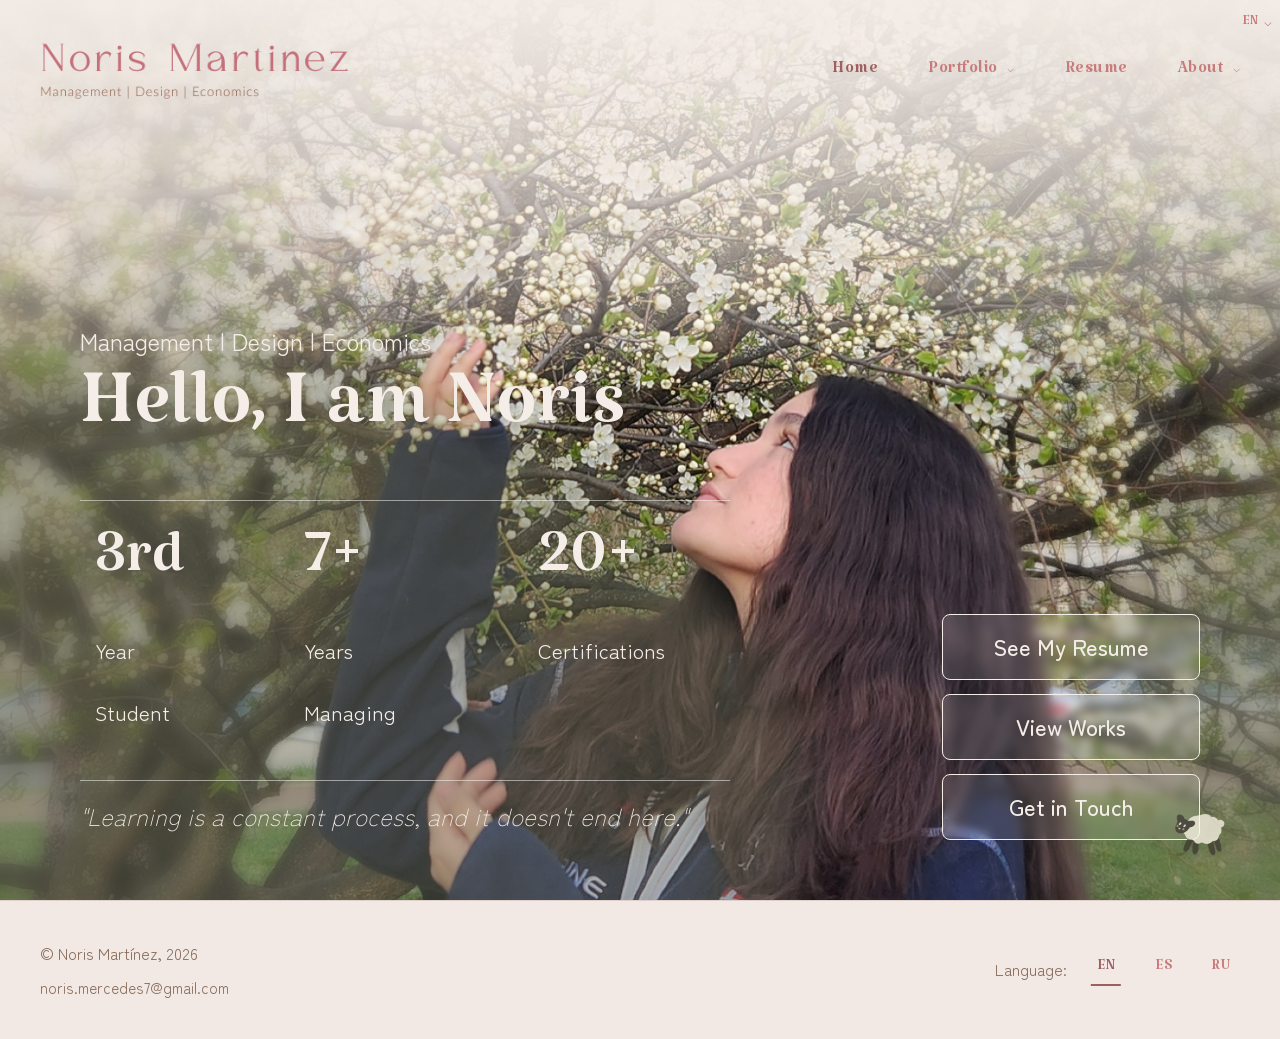
==== index.html @ 479dfee9 "New resume in Russian" ====
<!DOCTYPE html>
<html lang="en">
<head>
    <meta charset="UTF-8">
    <meta name="viewport" content="width=device-width, initial-scale=1.0">
    <meta name="description" content="Noris Martinez - International Business Student | Portfolio showcasing projects, skills, and professional experience">
    <meta name="keywords" content="Noris Martinez, International Business, Portfolio, Resume, Honduras, Saint Petersburg">
    <meta name="author" content="Noris Martinez">
    
    <meta property="og:title" content="Noris Martinez - Portfolio">
    <meta property="og:description" content="Third-year International Business student with leadership experience and communication skills">
    <meta property="og:image" content="hero-photo.jpg">
    <meta property="og:type" content="website">

    <title>Noris Martinez - Portfolio</title>
    <link rel="icon" type="image/png" href="Sheepfavicon.png">
    
    <link rel="preconnect" href="https://fonts.googleapis.com">
    <link rel="preconnect" href="https://fonts.gstatic.com" crossorigin>
    <link href="https://fonts.googleapis.com/css2?family=Katibeh&family=Zen+Maru+Gothic:wght@300;400;500&display=swap" rel="stylesheet">
    
    <style>
        * {
            margin: 0;
            padding: 0;
            box-sizing: border-box;
        }

        body {
            font-family: 'Zen Maru Gothic', sans-serif;
            background-color: #f5f1ed;
            background-image: url('background.png');
            background-size: cover;
            background-position: center;
            background-attachment: fixed;
            color: #8b6f5e;
            line-height: 1.6;
            overflow-x: hidden;
        }

        .container {
            max-width: 1400px;
            margin: 0 auto;
            padding: 0 40px;
            position: relative;
            z-index: 1;
        }

        .logo-mobile {
            display: none;
        }

        .logo-desktop {
            display: block;
        }

        .page {
            display: none;
            animation: fadeIn 0.5s ease-out;
            margin: 0;
            padding: 0;
        }

        .page.active {
            display: block;
        }

        @keyframes fadeIn {
            from {
                opacity: 0;
                transform: translateY(20px);
            }
            to {
                opacity: 1;
                transform: translateY(0);
            }
        }

        .sparkles {
            position: fixed;
            top: 0;
            left: 0;
            width: 100%;
            height: 100%;
            pointer-events: none;
            z-index: 0;
        }

        .sparkle {
            position: absolute;
            color: #c28686;
            opacity: 0;
            animation: twinkle 4s infinite;
            font-size: 1rem;
            will-change: opacity, transform;
        }

        .sparkle:nth-child(1) { top: 13%; left: 5%; animation-delay: 0s; font-size: 1.2rem; }
        .sparkle:nth-child(2) { top: 20%; left: 80%; animation-delay: 1s; font-size: 0.7rem; }
        .sparkle:nth-child(3) { top: 35%; left: 10%; animation-delay: 2s; font-size: 1.2rem; }
        .sparkle:nth-child(4) { top: 50%; left: 85%; animation-delay: 0.5s; }
        .sparkle:nth-child(5) { top: 65%; left: 20%; animation-delay: 1.5s; font-size: 0.8rem; }
        .sparkle:nth-child(6) { top: 75%; left: 70%; animation-delay: 2.5s; }

        @keyframes twinkle {
            0%, 100% { opacity: 0; transform: scale(0) rotate(0deg); }
            50% { opacity: 0.6; transform: scale(1) rotate(180deg); }
        }

        .decorative-sheep {
            position: fixed;
            bottom: 30px;
            right: 40px;
            width: 80px;
            height: 80px;
            opacity: 0.75;
            z-index: 1000;
            animation: floatSheep 4s ease-in-out infinite;
            cursor: pointer;
        }

        @keyframes floatSheep {
            0%, 100% { transform: translateY(0); }
            50% { transform: translateY(-10px); }
        }
        
        .decorative-sheep::after {
            content: 'Philippians 4:13';
            position: absolute;
            bottom: 100px;
            left: 50%;
            transform: translateX(-50%);
            background-color: #c77b7b;
            color: #f5f1ed;
            padding: 8px 12px;
            border-radius: 6px;
            font-size: 0.85rem;
            white-space: nowrap;
            opacity: 0;
            pointer-events: none;
            transition: opacity 0.3s;
            box-shadow: 0 2px 8px rgba(0,0,0,0.15);
        }
        
        .decorative-sheep:hover::after {
            opacity: 1;
        }

        .decorative-sheep img {
            width: 100%;
            height: 100%;
            object-fit: contain;
        }

        header {
            position: relative;
            z-index: 100;
            background: transparent;
        }

        body.page-home header {
            position: absolute;
            top: 0;
            left: 0;
            right: 0;
        }

        body {
            margin: 0;
            padding: 0;
        }
        .logo {
            cursor: pointer;
        }

        .logo img {
            height: 63px;
            width: auto;
            transition: transform 0.15s;
        }

        .logo img:hover {
            transform: scale(1.02);
        }

        nav ul {
            list-style: none;
            display: flex;
            gap: 50px;
        }

        nav li {
            position: relative;
        }

        nav a {
            font-family: 'Katibeh', serif;
            text-decoration: none;
            color: #c77b7b;
            font-size: 1.4rem;
            transition: all 0.3s;
            cursor: pointer;
            letter-spacing: 0.5px;
        }

        nav a:hover {
            color: #d98989;
            transform: translateY(-2px);
        }

        nav a.active {
            color: #a05f5f;
        }

        .dropdown-menu {
            position: absolute;
            top: 100%;
            left: 50%;
            transform: translateX(-50%) translateY(-10px);
            background: rgba(246, 240, 234, 0.95);
            backdrop-filter: blur(10px);
            border: 1px solid rgba(212, 165, 165, 0.4);
            border-radius: 12px;
            padding: 15px 0;
            min-width: 200px;
            opacity: 0;
            visibility: hidden;
            transition: all 0.3s;
            box-shadow: 0 8px 32px rgba(0, 0, 0, 0.2);
            z-index: 1000;
            margin-top: 15px;
        }

        nav li:hover .dropdown-menu {
            opacity: 1;
            visibility: visible;
            transform: translateX(-50%) translateY(0);
        }

        .dropdown-arrow {
            font-size: 0.75rem;
            margin-left: 5px;
            transition: transform 0.3s ease;
            display: inline-block;
        }

        nav li:hover .dropdown-arrow {
            transform: rotate(180deg);
        }

        nav a .dropdown-arrow {
            opacity: 0.8;
        }

        .dropdown-menu a {
            display: block;
            padding: 10px 25px;
            font-size: 1.1rem;
            color: #8b6f5e;
            text-align: center;
        }

        .dropdown-menu a:hover {
            background-color: rgba(232, 223, 214, 0.7);
            color: #c77b7b;
            transform: none;
        }

        .decorative-line {
            width: 100%;
            height: 2px;
            background: linear-gradient(to right, transparent, #c77b7b 20%, #c77b7b 48%, transparent 48%, transparent 52%, #c77b7b 52%, #c77b7b 80%, transparent);
            position: relative;
            margin: 15px 0 30px;
        }

        .decorative-line::after {
            content: '✦';
            position: absolute;
            left: 50%;
            top: 50%;
            transform: translate(-50%, -50%);
            color: #c77b7b;
            font-size: 1.5rem;
            padding: 0 15px;
            background-color: #f5f1ed00;
        }

        .hero {
            padding-top: 0;
            position: relative;
            margin-top: 0;
            width: 100vw;
            height: 100vh;
            margin-left: calc(-50vw + 50%);
            background-image: url('heroprofphoto.jpg');
            background-size: cover;
            background-position: center top;
            display: flex;
            flex-direction: column;
            justify-content: flex-end;
            padding: 0 80px 60px;
            color: white;
            overflow: hidden;
        }

        .hero::before {
            content: '';
            position: absolute;
            inset: 0;
            background: rgba(0, 0, 0, 0);
            z-index: 0;
        }

        .hero-text {
            position: relative;
            z-index: 1;
            max-width: 60%;
            display: flex;
            flex-direction: column;
            justify-content: center;
        }

        .hero-text h2 {
            font-family: 'Katibeh', serif;
            font-size: 6.5rem;
            color: rgb(244, 237, 232, 1);
            font-weight: 400;
            line-height: 1.1;
            margin-bottom: 0;
        }

        .hero-text p {
            font-size: 1.5rem;
            color: rgb(244, 237, 232, 1) !important ;
            margin-bottom: 5px;
        }

        .hero-highlights {
            display: flex;
            gap: 48px;
            margin-top: 16px;
            margin-bottom: 0;
            padding: 30px 0px 0;
            border-top: 1px solid rgba(255, 255, 255, 0.5);
            max-width: 650px;
        }

        .highlight-number {
            font-family: 'Katibeh', serif;
            font-size: 2.8rem;
            color: rgba(244, 237, 232, 1) !important;
            font-weight: 400;
            line-height: 1;
            margin-bottom: 4px;
        }

        .highlight-label {
            font-size: 1.3rem;
            color: rgba(244, 237, 232, 1) !important;
        }

        .hero-text .philosophy {
            font-style: italic;
            margin-top: 16px;
            font-weight: 300;
            color: rgba(244, 237, 232, 1);
            padding-top: 16px;
            border-top: 1px solid rgba(255, 255, 255, 0.5);
            max-width: 650px;
        }

        .hero-image {
            display: flex;
            justify-content: center;
            align-items: center;
        }

        .hero-text .hero-subtitle {
            font-size: 1.1rem;
            color: #a08070;
            margin-bottom: 25px;
            font-weight: 400;
            font-style: italic;
        }

        .hero-cta {
            position: absolute;
            right: 80px;
            bottom: 60px;
            z-index: 1;
            display: flex;
            flex-direction: column;
            gap: 14px;
        }

        .cta-button {
            display: block;
            padding: 14px 50px;
            border: 1px solid rgb(244, 237, 232, 1);
            border-radius: 8px;
            color: rgb(244, 237, 232, 1);
            text-decoration: none;
            font-size: 1.4rem;
            font-weight: 500;
            text-align: center;
            background: rgba(255,255,255,0.1);
            backdrop-filter: blur(4px);
            transition: background 0.2s;
            cursor: pointer;
        }

        .cta-button:hover,
        .cta-button.primary:hover,
        .cta-button.secondary:hover {
            background: rgba(255,255,255,0.25);
            transform: none;
            box-shadow: none;
            border-color: rgb(244, 237, 232, 1);
        }

        .cta-button.primary {
            background: rgba(255,255,255,0.1);
            color: rgba(255,255,255,0.1);;
            border: 2px solid rgba(255,255,255,0.1);;
        }

        .cta-button.secondary {
            background: rgba(255,255,255,0.1);
            color: rgba(255,255,255,0.1);;
            border: 2px solidrgba(255,255,255,0.1);
        }

        .cta-button.secondary:hover {
            background-color: rgba(199, 123, 123, 0.1);
            transform: translateY(-2px);
        }

        .hero-highlights {
            display: flex;
            gap: 40px;
            margin-top: 20px;
            margin-bottom: 20px;
            padding: 30px 15px 0;
        }

        .highlight-item {
            display: flex;
            margin-right: 50px;
            flex-direction: column;
            align-items: flex-start;
            text-align: left;
        }

        .highlight-number {
            font-family: 'Katibeh', serif;
            font-size: 5rem;
            color: rgba(255,255,255,0.5);
            font-weight: 400;
            line-height: 1;
            margin-bottom: 8px;
        }

        .highlight-label {
            font-size: 1.3rem;
            color: rgba(244, 237, 232, 1);
            line-height: 3;
        }

        .section-title {
            font-family: 'Katibeh', serif;
            font-size: 4.5rem;
            color: #8b6f5e;
            font-weight: 400;
            text-align: center;
            margin-bottom: 60px;
            letter-spacing: 1px;
        }

        .portfolio-landing {
            padding: 40px 0 80px;
        }

        .portfolio-cards {
            display: grid;
            grid-template-columns: 1fr 1fr;
            gap: 40px;
            max-width: 1200px;
            margin: 0 auto;
        }

        .portfolio-card {
            cursor: pointer;
            background: linear-gradient(135deg, rgba(212, 165, 165, 0.15) 0%, rgba(212, 165, 165, 0.08) 100%);
            border-radius: 15px;
            padding: 60px 40px;
            text-align: center;
            transition: all 0.4s;
            border: 2px solid rgba(212, 165, 165, 0.3);
        }

        .portfolio-card:hover {
            transform: translateY(-10px);
            box-shadow: 0 15px 40px rgba(0,0,0,0.15);
            border-color: #c77b7b;
        }

        .portfolio-cards.three-cards {
            grid-template-columns: repeat(3, 1fr);
        }

        .portfolio-card h3 {
            font-family: 'Katibeh', serif;
            font-size: 3.5rem;
            color: #8b6f5e;
            margin-bottom: 20px;
            letter-spacing: 1px;
        }

        .portfolio-card p {
            font-size: 1.1rem;
            color: #a08070;
            line-height: 1.6;
        }

        .portfolio-grid {
            display: grid;
            grid-template-columns: repeat(2, 1fr);
            gap: 20px;
            max-width: 1200px;
            margin: 0 auto;
        }

        .portfolio-item {
            position: relative;
            aspect-ratio: 16/9;
            background: linear-gradient(135deg, #c9b5a8 0%, #b5a199 100%);
            border-radius: 10px;
            overflow: hidden;
            cursor: pointer;
            transition: all 0.4s;
            box-shadow: 0 5px 20px rgba(0,0,0,0.1);
            background-size: cover;
            background-position: center;
        }

        .portfolio-item:hover {
            transform: translateY(-10px);
            box-shadow: 0 15px 40px rgba(0,0,0,0.2);
        }

        .portfolio-item-content {
            position: absolute;
            bottom: 0;
            left: 0;
            right: 0;
            padding: 30px;
            background: linear-gradient(to top, rgba(196, 159, 137, 0.625) 0%, transparent 100%);
            transform: translateY(100%);
            transition: transform 0.4s;
        }

        .portfolio-item:hover .portfolio-item-content {
            transform: translateY(0);
        }

        .portfolio-item h3 {
            font-family: 'Katibeh', serif;
            font-size: 2.5rem;
            color: #ffffff;
            margin: 0;
            letter-spacing: 1px;
        }

        .portfolio-item p {
            font-size: 1rem;
            color: #f5f1ed;
            margin-top: 10px;
        }

        .back-button {
            display: inline-flex;
            align-items: center;
            gap: 10px;
            font-size: 1.1rem;
            color: #c77b7b;
            text-decoration: none;
            margin-bottom: 40px;
            transition: all 0.3s;
            cursor: pointer;
        }

        .back-button:hover {
            color: #a05f5f;
            transform: translateX(-5px);
        }

        .back-button::before {
            content: '←';
            font-size: 1.5rem;
        }

        .cert-grid {
            display: grid;
            grid-template-columns: repeat(3, 1fr);
            gap: 30px;
            max-width: 1200px;
            margin: 0 auto;
        }

        .cert-card {
            background-color: rgba(212, 165, 165, 0.08);
            border-radius: 12px;
            padding: 30px;
            border-left: 4px solid #d4a5a5;
            transition: all 0.3s;
            border: 1px solid rgba(212, 165, 165, 0.2);
        }

        .cert-card:hover {
            transform: translateY(-5px);
            box-shadow: 0 5px 20px rgba(0,0,0,0.1);
        }

        .cert-card h3 {
            font-family: 'Katibeh', serif;
            font-size: 1.8rem;
            color: #8b6f5e;
            margin-bottom: 15px;
            letter-spacing: 0.5px;
        }

        .cert-card p {
            font-size: 1rem;
            color: #a08070;
            line-height: 1.6;
            margin-bottom: 20px;
        }

        .cert-btn {
            display: inline-block;
            font-size: 0.9rem;
            color: #c77b7b;
            padding: 8px 20px;
            border: 1px solid #c77b7b;
            border-radius: 5px;
            text-decoration: none;
            transition: all 0.3s;
        }

        .cert-btn:hover {
            background-color: #c77b7b;
            color: #f5f1ed;
        }

        .cert-category-title {
            font-family: 'Katibeh', serif;
            font-size: 2.2rem;
            color: #8b6f5e;
            margin: 40px 0 25px 0;
            letter-spacing: 0.5px;
            grid-column: 1 / -1;
            text-align: left;
            padding-bottom: 10px;
            border-bottom: 2px solid rgba(212, 165, 165, 0.3);
        }

        .cert-category-title:first-of-type {
            margin-top: 0;
        }

        .project-detail {
            padding: 40px 0;
        }

        .project-detail h2 {
            font-family: 'Katibeh', serif;
            font-size: 4rem;
            color: #8b6f5e;
            font-weight: 400;
            margin-bottom: 30px;
            letter-spacing: 1px;
        }

        .project-content {
            display: grid;
            grid-template-columns: 1fr 1fr;
            gap: 60px;
            align-items: start;
        }

        .project-image-large {
            width: 100%;
            aspect-ratio: 16/10;
            background: linear-gradient(135deg, #e8dfd6 0%, #d4c4b8 100%);
            border-radius: 10px;
            box-shadow: 0 10px 40px rgba(0,0,0,0.1);
            overflow: hidden;
        }

        .project-image-large img {
            width: 100%;
            height: 100%;
            object-fit: cover;
        }

        .project-info h3 {
            font-family: 'Katibeh', serif;
            font-size: 2rem;
            color: #8b6f5e;
            margin-bottom: 15px;
            letter-spacing: 1px;
        }

        .project-info p {
            font-size: 1.1rem;
            color: #8b6f5e;
            line-height: 1.8;
            margin-bottom: 20px;
        }

        .project-details-list {
            margin-top: 30px;
            padding: 20px;
            background-color: rgba(212, 165, 165, 0.1);
            border-radius: 8px;
        }

        .project-details-list p {
            margin-bottom: 10px;
        }

        .project-details-list strong {
            color: #c77b7b;
        }

        .project-gallery {
            margin-top: 60px;
            padding-top: 40px;
            border-top: 1px solid rgba(212, 165, 165, 0.3);
        }

        .project-gallery h3 {
            font-family: 'Katibeh', serif;
            font-size: 2.5rem;
            color: #8b6f5e;
            margin-bottom: 30px;
            letter-spacing: 1px;
            text-align: center;
        }

        .gallery-grid {
            display: grid;
            grid-template-columns: repeat(auto-fill, minmax(200px, 1fr));
            gap: 20px;
            max-width: 1200px;
            margin: 0 auto;
        }

        .gallery-item {
            aspect-ratio: 16/10;
            border-radius: 10px;
            overflow: hidden;
            background: linear-gradient(135deg, #e8dfd6 0%, #d4c4b8 100%);
            box-shadow: 0 3px 10px rgba(0,0,0,0.1);
            cursor: pointer;
            transition: transform 0.3s;
        }

        .gallery-item:hover {
            transform: scale(1.05);
        }

        .gallery-item img {
            width: 100%;
            height: 100%;
            object-fit: cover;
        }

        .lightbox {
            display: none;
            position: fixed;
            top: 0;
            left: 0;
            width: 100%;
            height: 100%;
            background-color: rgba(0, 0, 0, 0.95);
            z-index: 9999;
        }

        .lightbox.active {
            display: flex;
            align-items: center;
            justify-content: center;
        }

        .lightbox-image {
            max-width: 90%;
            max-height: 90vh;
            object-fit: contain;
            border-radius: 8px;
        }

        .lightbox-close {
            position: absolute;
            top: 20px;
            right: 30px;
            font-size: 3rem;
            color: #f5f1ed;
            cursor: pointer;
            background: none;
            border: none;
            transition: all 0.3s;
            z-index: 10000;
        }

        .lightbox-close:hover {
            color: #d4a5a5;
            transform: rotate(90deg);
        }

        .lightbox-nav {
            position: absolute;
            top: 50%;
            transform: translateY(-50%);
            background: rgba(245, 241, 237, 0.2);
            border: none;
            font-size: 3rem;
            color: #f5f1ed;
            cursor: pointer;
            padding: 20px 15px;
            transition: all 0.3s;
            backdrop-filter: blur(10px);
            border-radius: 8px;
        }

        .lightbox-nav:hover {
            background: rgba(245, 241, 237, 0.3);
        }

        .lightbox-nav.prev { left: 30px; }
        .lightbox-nav.next { right: 30px; }

        .about-section {
            display: grid;
            grid-template-columns: 1fr 1fr;
            gap: 80px;
            align-items: start;
            min-height: 60vh;
            padding: 40px 0;
        }

        .about-left-column {
            display: flex;
            flex-direction: column;
        }

        .about-right-column {
            display: flex;
            flex-direction: column;
            gap: 60px;
        }

        .about-image-placeholder {
            width: 500px;
            height: 600px;
            background: linear-gradient(135deg, #ffffff 0%, #f5f1ed 100%);
            border-radius: 10px;
            box-shadow: 0 10px 40px rgba(0,0,0,0.1);
            overflow: hidden;
        }

        .about-image-placeholder video {
            width: 100%;
            height: 100%;
            object-fit: cover;
        }

        .about-content h2 {
            font-family: 'Katibeh', serif;
            font-size: 4.5rem;
            color: #8b6f5e;
            font-weight: 400;
            line-height: 1.2;
            margin-bottom: 40px;
            letter-spacing: 1px;
        }

        .about-content p {
            font-size: 1.2rem;
            color: #8b6f5e;
            line-height: 1.8;
            margin-bottom: 20px;
        }

        .hobbies-section {
            margin-top: -45px;
            padding: 0;
        }

        .hobbies-section h3 {
            font-family: 'Katibeh', serif;
            font-size: 2rem;
            color: #8b6f5e;
            font-weight: 400;
            margin-bottom: 30px;
            letter-spacing: 1px;
        }

        .hobbies-grid {
            display: grid;
            grid-template-columns: repeat(2, 1fr);
            gap: 15px;
        }

        .hobby-card {
            background: rgba(212, 165, 165, 0.15);
            border-radius: 10px;
            padding: 6px;
            cursor: pointer;
            transition: all 0.4s ease;
            border: 1px solid rgba(212, 165, 165, 0.25);
            overflow: hidden;
        }

        .hobby-card:hover {
            background: rgba(212, 165, 165, 0.22);
        }

        .hobby-header {
            display: flex;
            justify-content: space-between;
            align-items: flex-start;
            margin-bottom: 0;
            position: relative;
        }

        .hobby-title {
            font-family: 'Katibeh', serif;
            font-size: 1.6rem;
            color: #8b6f5e;
            letter-spacing: 0.5px;
        }

        .hobby-arrow {
            font-size: 1.2rem;
            color: #c77b7b;
            transition: transform 0.3s ease;
        }

        .hobby-card.expanded .hobby-arrow {
            transform: rotate(90deg);
        }

        .hobby-description {
            max-height: 0;
            overflow: hidden;
            transition: max-height 0.4s ease, margin-top 0.4s ease;
        }

        .hobby-card.expanded .hobby-description {
            max-height: 300px;
            margin-top: 15px;
        }

        .hobby-description p {
            font-size: 0.95rem;
            color: #a08070;
            line-height: 1.7;
            margin: 0;
        }

        .testimonials-section {
            margin-top: 80px;
            padding: 60px 0;
        }

        .testimonials-section h3 {
            font-family: 'Katibeh', serif;
            font-size: 3rem;
            color: #8b6f5e;
            font-weight: 400;
            text-align: center;
            margin-bottom: 50px;
            letter-spacing: 1px;
        }

        .testimonials-grid {
            display: grid;
            grid-template-columns: repeat(2, 1fr);
            gap: 35px;
            max-width: 1200px;
            margin: 0 auto;
        }

        .testimonial-card {
            background: rgba(212, 165, 165, 0.15);
            border-radius: 20px;
            padding: 40px 35px;
            border: 1px solid rgba(212, 165, 165, 0.25);
            transition: all 0.4s;
            display: flex;
            flex-direction: column;
            gap: 30px;
        }

        .testimonial-card:hover {
            transform: translateY(-5px);
            box-shadow: 0 10px 30px rgba(0,0,0,0.1);
            border-color: rgba(199, 123, 123, 0.4);
        }

        .testimonial-quote {
            font-size: 1.05rem;
            color: #a08070;
            line-height: 1.75;
            font-style: normal;
            text-align: left;
            margin-bottom: 10px;
        }

        .testimonial-author {
            display: flex;
            flex-direction: column;
            gap: 8px;
            padding-top: 20px;
            border-top: 1px solid rgba(212, 165, 165, 0.25);
        }

        .author-info h4 {
            font-family: 'Katibeh', serif;
            font-size: 1.6rem;
            color: #8b6f5e;
            margin: 0;
            letter-spacing: 0.5px;
            font-weight: 600;
        }

        .author-info p {
            font-size: 0.95rem;
            color: #a08070;
            margin: 3px 0;
            line-height: 1.5;
        }

        .author-email {
            font-size: 0.9rem !important;
            color: #8b6f5e !important;
            margin: 5px 0 !important;
        }

        .author-note {
            font-size: 0.85rem !important;
            color: #a08070 !important;
            font-style: italic !important;
            margin: 8px 0 0 0 !important;
        }

        .resume-section {
            padding: 40px 0 80px;
        }

        .resume-header {
            text-align: center;
            margin-bottom: 40px;
        }

        .download-cv-btn {
            display: inline-block;
            font-size: 1.1rem;
            color: #f5f1ed;
            background-color: #c77b7b;
            padding: 15px 35px;
            border-radius: 8px;
            text-decoration: none;
            transition: all 0.3s;
            box-shadow: 0 5px 15px rgba(199, 123, 123, 0.3);
            margin-top: 30px;
        }

        .download-cv-btn:hover {
            background-color: #a05f5f;
            transform: translateY(-3px);
        }

        .download-cv-btn::before {
            content: '↓ ';
        }

        .resume-content {
            max-width: 900px;
            margin: 0 auto;
        }

        .resume-block {
            margin-bottom: 60px;
        }

        .resume-block h3 {
            font-family: 'Katibeh', serif;
            font-size: 2.5rem;
            color: #8b6f5e;
            margin-bottom: 30px;
            letter-spacing: 1px;
            position: relative;
            padding-bottom: 15px;
        }

        .resume-block h3::after {
            content: '';
            position: absolute;
            bottom: 0;
            left: 0;
            width: 60px;
            height: 2px;
            background-color: #d4a5a5;
        }

        .resume-item {
            margin-bottom: 30px;
            padding: 25px;
            background-color: rgba(212, 165, 165, 0.05);
            border-radius: 8px;
            border-left: 3px solid #d4a5a5;
        }

        .resume-item-header {
            display: flex;
            justify-content: space-between;
            align-items: baseline;
            margin-bottom: 10px;
            flex-wrap: wrap;
            gap: 10px;
        }

        .resume-item h4 {
            font-family: 'Katibeh', serif;
            font-size: 1.8rem;
            color: #8b6f5e;
            margin: 0;
            letter-spacing: 0.5px;
        }

        .resume-item-date {
            font-size: 0.95rem;
            color: #c77b7b;
            font-style: italic;
        }

        .resume-item-subtitle {
            font-size: 1.1rem;
            color: #a08070;
            margin-bottom: 10px;
            font-weight: 500;
        }

        .resume-item p {
            font-size: 1rem;
            color: #8b6f5e;
            line-height: 1.7;
            margin: 0;
        }

        .skills-grid {
            display: grid;
            grid-template-columns: repeat(auto-fit, minmax(180px, 1fr));
            gap: 15px;
            margin-top: 20px;
        }

        .skill-item {
            font-size: 1rem;
            color: #8b6f5e;
            padding: 12px 20px;
            background-color: rgba(212, 165, 165, 0.1);
            border-radius: 6px;
            text-align: center;
            transition: all 0.3s;
        }

        .skill-item:hover {
            background-color: rgba(212, 165, 165, 0.2);
            transform: translateY(-2px);
        }

        .contact-section {
            padding: 80px 0;
        }

        .contact-content-wrapper {
            max-width: 1200px;
            margin: 0 auto;
        }

        .contact-section h2 {
            font-family: 'Katibeh', serif;
            font-size: 4.5rem;
            color: #8b6f5e;
            font-weight: 400;
            margin-bottom: 30px;
            letter-spacing: 1px;
        }

        .contact-intro {
            font-size: 1.2rem;
            color: #8b6f5e;
            margin-bottom: 60px;
            max-width: 600px;
            line-height: 1.8;
        }

        .contact-info {
            display: flex;
            gap: 0;
            max-width: 1200px;
        }

        .contact-item {
            flex: 1;
            padding: 0 40px;
            border-right: 1px solid rgba(139, 111, 94, 0.3);
        }

        .contact-item:first-child {
            padding-left: 0;
        }

        .contact-item:last-child {
            border-right: none;
            padding-right: 0;
        }

        .contact-item h3 {
            font-family: 'Katibeh', serif;
            font-size: 1.8rem;
            color: #8b6f5e;
            margin-bottom: 15px;
            letter-spacing: 0.5px;
        }

        .contact-item p {
            font-size: 1.1rem;
            color: #8b6f5e;
            margin-bottom: 10px;
            line-height: 1.6;
        }

        footer {
            background-color: rgba(212, 165, 165, 0.1);
            border-top: 1px solid rgba(139, 111, 94, 0.2);
            padding: 40px 0;
            margin-top: 0px;
            width: 100vw;
            position: relative;
            left: 50%;
            right: 50%;
            margin-left: -50vw;
            margin-right: -50vw;
        }

        .footer-content {
            display: flex;
            justify-content: space-between;
            align-items: center;
            flex-wrap: wrap;
            gap: 30px;
            max-width: 1400px;
            margin: 0 auto;
            padding: 0 40px;
        }

        .footer-left {
            display: flex;
            flex-direction: column;
            gap: 8px;
        }

        .footer-copyright {
            font-size: 1rem;
            color: #8b6f5e;
        }

        .footer-email {
            font-size: 0.95rem;
            color: #8b6f5e;
            text-decoration: none;
            transition: color 0.3s;
        }

        .footer-email:hover {
            color: #c77b7b;
        }

        .language-switcher {
            display: flex;
            gap: 20px;
            align-items: center;
        }

        .lang-btn {
            font-family: 'Katibeh', serif;
            font-size: 1.2rem;
            color: #c77b7b;
            background: none;
            border: none;
            cursor: pointer;
            padding: 5px 10px;
            transition: all 0.3s;
            letter-spacing: 0.5px;
            position: relative;
        }

        .lang-btn:hover {
            color: #d98989;
        }

        .lang-btn.active {
            color: #a05f5f;
            font-weight: 500;
        }

        .lang-btn.active::after {
            content: '';
            position: absolute;
            bottom: 0;
            left: 50%;
            transform: translateX(-50%);
            width: 80%;
            height: 2px;
            background-color: #a05f5f;
        }

        .header-language-switcher {
            position: absolute;
            top: 10px;
            right: 0px;
            z-index: 1001;
        }

        .current-lang-btn {
            font-family: 'Katibeh', serif;
            font-size: 1.1rem;
            color: #c77b7b;
            background: transparent;
            border: none;
            padding: 3px 8px;
            cursor: pointer;
            transition: all 0.3s;
            display: flex;
            align-items: center;
            gap: 6px;
        }

        .current-lang-btn:hover {
            background: rgba(212, 165, 165, 0.2);
            border-color: #c77b7b;
        }

        .lang-dropdown {
            position: absolute;
            top: 100%;
            right: 0;
            margin-top: 8px;
            background: rgba(246, 240, 234, 0.98);
            backdrop-filter: blur(10px);
            border: 1px solid rgba(212, 165, 165, 0.4);
            border-radius: 8px;
            padding: 8px 0;
            min-width: 120px;
            opacity: 0;
            visibility: hidden;
            transform: translateY(-10px);
            transition: all 0.3s;
            box-shadow: 0 8px 32px rgba(0, 0, 0, 0.2);
            z-index: 1000;
        }

        .header-language-switcher:hover .lang-dropdown {
            opacity: 1;
            visibility: visible;
            transform: translateY(0);
        }

        .lang-dropdown-item {
            font-family: 'Zen Maru Gothic', serif;
            font-size: 0.8rem;
            color: #8b6f5e;
            background: none;
            border: none;
            width: 100%;
            text-align: left;
            padding: 10px 20px;
            cursor: pointer;
            transition: all 0.3s;
        }

        .lang-dropdown-item:hover {
            background: rgba(212, 165, 165, 0.2);
            color: #c77b7b;
        }

        .lang-dropdown-item.active {
            color: #c77b7b;
            font-weight: 500;
        }

        html {
            scroll-behavior: smooth;
        }

        @media (max-width: 1024px) {
            .container {
                padding: 0 30px;
            }

            nav ul {
                gap: 30px;
            }

            nav a {
                font-size: 1.2rem;
            }

            .hero-text h2,
            .about-content h2 {
                font-size: 3.5rem;
            }

            .image-placeholder,
            .about-image-placeholder {
                width: 100%;
                max-width: 700px;
                margin: 0 auto;
            }  

            .portfolio-grid {
                grid-template-columns: 1fr;
            }

            .gallery-grid {
                grid-template-columns: repeat(3, 1fr);
            }

            .cert-grid {
                grid-template-columns: repeat(2, 1fr);
            }

            .testimonials-grid {
                grid-template-columns: 1fr;
            }

            .about-section {
                grid-template-columns: 1fr;
                gap: 40px;
            }
            
            .about-right-column {
                gap: 40px;
            }
            
            .hobbies-grid {
                grid-template-columns: repeat(2, 1fr);
            }

        }

         @media (max-width: 768px) {
            body {
                background-image: url('fondocel.png');
                background-attachment: fixed;
            }

            .container {
                padding: 0 15px;
            }

            header {
                flex-direction: column;
                gap: 15px;
                padding: 20px 0 10px;
            }

            .dropdown-arrow {
                font-size: 0.8rem;
                margin-left: 4px;
            }

            .logo-desktop {
                display: none;
            }

            .logo-mobile {
                display: block;
            }

            .logo img {
                height: 45px;
            }

            nav ul {
                flex-wrap: wrap; 
                justify-content: center; 
                gap: 15px; 
                width: 100%;
                overflow-x: hidden;
            }

            nav li {
                flex-shrink: 1;
            }

            nav a {
                font-size: 1rem;
                padding: 5px 10px;
            }

            .dropdown-menu {
                position: fixed !important;
                left: 50% !important;
                top: 25% !important;
                transform: translateX(-50%) translateY(-25%) !important;
                width: 85%;
                max-width: 280px;
                background: rgba(246, 240, 234, 0.98);
                z-index: 10000;
            }
            
            nav li.dropdown-active .dropdown-menu {
                opacity: 1 !important;
                visibility: visible !important;
            }

            .decorative-line {
                margin: 10px 0 20px;
            }

            .decorative-line::after {
                font-size: 1rem;
            }

            .hero {
                padding: 20px 0;
                gap: 30px;
                grid-template-columns: 1fr;
            }

            .hero-text h2 {
                font-size: 2.5rem;
                text-align: center;
                margin-bottom: 25px;
            }

            .hero-text p {
                text-align: center;
            }

            .hero-text .philosophy {
                text-align: center;
            }


            .hero-subtitle {
                font-size: 1rem !important;
                margin-bottom: 25px !important;
            }
            
            .hero-cta {
                flex-direction: column;
                align-items: center;
                gap: 12px;
                margin-top: 25px;
                margin-bottom: 30px;
            }
            
            .hero-image {
                order: -1;
                display: flex;
                justify-content: center;
            }

            .cta-button {
                width: 100%;
                text-align: center;
                padding: 8px 15px;
                font-size: 0.95rem;
            }

            .image-placeholder {
                width: 100%;
                max-width: 280px;
                height: auto;
                aspect-ratio: 3/4;
                margin: 0 auto;
            }
            .hero-highlights {
                display: flex;
                flex-direction: row;
                gap: 30px;
                margin-top: 30px !important;
                margin-bottom: 30px !important;
                padding: 30px 15px 0;
                justify-content: space-around;
            }

            .highlight-item {
                flex: 0 1 auto;
                text-align: center;
                min-width: 80px;
            }

            
            .highlight-number {
                font-size: 2.2rem;
            }
            
            .highlight-label {
                font-size: 0.85rem;
            }
            
            .hero-text .philosophy {
                margin-top: 25px !important;
                padding-top: 15px;
                font-size: 0.95rem;
            }


            .image-placeholder {
                width: 100%;
                max-width: 350px;
                height: auto;
                aspect-ratio: 3/4;
            }

            .section-title {
                font-size: 2.8rem;
                margin-bottom: 40px;
            }

            .portfolio-cards,
            .portfolio-grid {
                grid-template-columns: 1fr;
                grid-gap: 30px;
                padding: 0 0px;
            }

            .portfolio-card {
                padding: 40px 30px;
            }

            .portfolio-card h3 {
                font-size: 2.8rem;
            }

            .portfolio-cards.three-cards {
                grid-template-columns: 1fr;
            }

            .portfolio-card p {
                font-size: 1rem;
            }

            .portfolio-item {
                min-height: 250px;
                padding: 0 20px;
                width: 100%;
            }

            .portfolio-item-content {
                padding: 20px;
                transform: translateY(100%); 
                background: linear-gradient(to top, rgba(196, 159, 137, 0.625) 0%, transparent 100%);
                transition: transform 0.4s;
            }

            .portfolio-item:hover .portfolio-item-content, 
            .portfolio-item:focus .portfolio-item-content { 
                transform: translateY(0); 
            }

            .portfolio-item h3 {
                font-size: 2rem;
            }

            .portfolio-item p {
                font-size: 0.9rem;
            }

            .back-button {
                font-size: 1rem;
                margin-bottom: 30px;
            }

            .cert-grid {
                grid-template-columns: 1fr;
                gap: 20px;
            }

            .cert-card {
                padding: 25px;
            }

            .cert-card h3 {
                font-size: 1.6rem;
            }

            .project-detail h2 {
                font-size: 2.8rem;
                margin-bottom: 25px;
            }

            .project-content {
                gap: 30px;
            }

            .project-info h3 {
                font-size: 1.7rem;
            }

            .project-info p {
                font-size: 1rem;
            }

            .project-details-list {
                padding: 15px;
            }

            .project-gallery {
                margin-top: 40px;
                padding-top: 30px;
            }

            .project-gallery h3 {
                font-size: 2rem;
                margin-bottom: 20px;
            }

            .gallery-grid {
                grid-template-columns: repeat(2, 1fr);
                gap: 15px;
            }

            .lightbox-nav {
                font-size: 2rem;
                padding: 15px 10px;
            }

            .lightbox-nav.prev { left: 10px; }
            .lightbox-nav.next { right: 10px; }

            .lightbox-close {
                top: 10px;
                right: 15px;
                font-size: 2.5rem;
            }

            .about-section {
                gap: 40px;
                padding: 30px 0;
            }

            .about-image-placeholder {
                width: 100%;
                max-width: 350px;
                height: auto;
                aspect-ratio: 5/6;
                margin: 0 auto;
            }

            .about-content h2 {
                font-size: 2.8rem;
                margin-bottom: 30px;
            }

            .about-content p {
                font-size: 1.05rem;
            }
            
            .hobbies-section {
                margin-top: 60px;
                padding: 40px 0;
            }

            .hobbies-section h3 {
                font-size: 2.5rem;
                margin-bottom: 35px;
            }

            .hobbies-grid {
                grid-template-columns: 1fr;
            }

            .hobby-card {
                padding: 25px;
            }

            .about-right-column {
                gap: 30px;
            }

            .hobby-title {
                font-size: 1.6rem;
            }

            .hobby-arrow {
                font-size: 1.3rem;
            }

            .hobby-description p {
                font-size: 0.95rem;
            }

            .testimonials-section {
                margin-top: 60px;
                padding: 40px 0;
            }

            .testimonials-section h3 {
                font-size: 2.5rem;
                margin-bottom: 35px;
            }

            .testimonials-grid {
                gap: 25px;
            }

            .testimonial-card {
                padding: 30px 25px;
                gap: 20px;
            }

            .testimonial-quote {
                font-size: 0.98rem;
                line-height: 1.65;
            }

            .author-info h4 {
                font-size: 1.4rem;
            }

            .author-info p {
                font-size: 0.88rem;
            }

            .resume-section {
                padding: 30px 0 60px;
            }

            .resume-header {
                margin-bottom: 30px;
            }

            .download-cv-btn {
                font-size: 1rem;
                padding: 12px 28px;
            }

            .resume-block {
                margin-bottom: 50px;
            }

            .resume-block h3 {
                font-size: 2rem;
                margin-bottom: 25px;
            }

            .resume-item {
                padding: 20px;
                margin-bottom: 25px;
            }

            .resume-item h4 {
                font-size: 1.5rem;
            }

            .resume-item-date {
                font-size: 0.88rem;
            }

            .resume-item-subtitle {
                font-size: 1rem;
            }

            .resume-item p {
                font-size: 0.95rem;
            }

            .skills-grid {
                grid-template-columns: repeat(auto-fit, minmax(140px, 1fr));
                gap: 12px;
            }

            .skill-item {
                font-size: 0.92rem;
                padding: 10px 15px;
            }

            .contact-section {
                padding: 60px 0;
            }

            .contact-section h2 {
                font-size: 2.8rem;
                margin-bottom: 25px;
            }

            .contact-intro {
                font-size: 1.05rem;
                margin-bottom: 40px;
            }

            .contact-info {
                flex-direction: column;
                gap: 30px;
            }

            .contact-item {
                padding: 0 0 25px 0;
                border-right: none;
                border-bottom: 1px solid rgba(139, 111, 94, 0.3);
            }

            .contact-item:last-child {
                border-bottom: none;
                padding-bottom: 0;
            }

            .contact-item h3 {
                font-size: 1.6rem;
                margin-bottom: 12px;
            }

            .contact-item p {
                font-size: 1rem;
            }

            footer {
                margin-top: 60px;
                padding: 30px 0;
            }

            .footer-content {
                padding: 0 20px;
                flex-direction: column;
                align-items: flex-start;
                gap: 25px;
            }

            .footer-left {
                gap: 6px;
            }

            .footer-copyright {
                font-size: 0.95rem;
            }

            .footer-email {
                font-size: 0.9rem;
            }

            .language-switcher {
                gap: 15px;
            }

            .language-switcher span {
                font-size: 0.95rem;
            }

            .lang-btn {
                font-size: 1.1rem;
            }

            .header-language-switcher {
                top: 15px;
                right: 15px;
            }

            .current-lang-btn {
                font-size: 1rem;
                padding: 6px 12px;
            }

            .decorative-sheep {
                width: 60px;
                height: 60px;
                bottom: 20px;
                right: 20px;
            }

            .decorative-sheep::after {
                bottom: 80px;
                font-size: 0.75rem;
                padding: 6px 10px;
            }

            .sparkle {
                font-size: 0.8rem;
            }

            .sparkles {
                display: none;
            }
            .portfolio-cards,
            .portfolio-grid {
                grid-template-columns: 1fr;
            }
        }

        @media (max-width: 480px) {
            .container {
                padding: 0 15px;
            }

            nav ul {
                gap: 12px;
            }

            nav a {
                font-size: 1rem;
            }

            .hero-text h2 {
                font-size: 2.2rem;
            }
            
            .image-placeholder {
                max-width: 220px;
            }

            .hero-highlights {
                flex-direction: row;
                gap: 15px;
                justify-content: space-between;
            }
            
            .highlight-item {
                flex: 1;
                min-width: 0;
            }
            
            .highlight-number {
                font-size: 1.8rem;
            }


            .highlight-label {
                font-size: 0.8rem;
            }

            .section-title {
                font-size: 2.3rem;
            }

            .portfolio-card h3 {
                font-size: 2.3rem;
            }

            .portfolio-item h3 {
                font-size: 1.7rem;
            }

            .project-detail h2 {
                font-size: 2.3rem;
            }

            .about-content h2 {
                font-size: 2.3rem;
            }

            .contact-section h2 {
                font-size: 2.3rem;
            }

            .testimonial-card {
                padding: 25px 20px;
            }

            .resume-item-header {
                flex-direction: column;
                align-items: flex-start;
                gap: 5px;
            }

            .skills-grid {
                grid-template-columns: 1fr;
            }
        }
    </style>
</head>
<body>
    <div class="sparkles">
        <div class="sparkle">✦</div>
        <div class="sparkle">✦</div>
        <div class="sparkle">✦</div>
        <div class="sparkle">✦</div>
        <div class="sparkle">✦</div>
        <div class="sparkle">✦</div>
    </div>

    <div class="decorative-sheep">
        <img src="Sheepy sheep.png" alt="Decorative sheep" loading="lazy">
    </div>

    <header>
        <div class="container" style="display:flex; justify-content:space-between; align-items:center; padding-top:40px; padding-bottom:20px; position:relative;">
            
            <div class="logo" onclick="showPage('home')">
                <img src="logo.png" alt="Noris Martinez" loading="eager" class="logo-desktop">
                <img src="logocel.png" alt="Noris Martinez" loading="eager" class="logo-mobile">
            </div>

            <nav>
                <ul>
                    <li><a onclick="showPage('home')" class="nav-link active" data-page="home">Home</a></li>
                    <li>
                        <a onclick="showPage('portfolio')" class="nav-link" data-page="portfolio">Portfolio <span class="dropdown-arrow">⌵</span></a>
                        <div class="dropdown-menu">
                            <a onclick="showPage('projects')">Projects</a>
                            <a onclick="showPage('designs')">Designs</a>
                            <a onclick="showPage('certifications')">Certifications</a>
                        </div>
                    </li>
                    <li><a onclick="showPage('resume')" class="nav-link" data-page="resume">Resume</a></li>
                    <li>
                        <a onclick="showPage('about')" class="nav-link" data-page="about">About <span class="dropdown-arrow">⌵</span></a>
                        <div class="dropdown-menu">
                            <a onclick="showPage('about')">My Story</a>
                            <a onclick="showPage('contact')">Contact</a>
                        </div>
                    </li>
                </ul>
            </nav>

            <div class="header-language-switcher">
                <button class="current-lang-btn">
                    <span id="current-lang-display">EN</span>
                    <span style="font-size: 0.8rem;">⌵</span>
                </button>
                <div class="lang-dropdown">
                    <button class="lang-dropdown-item active" data-lang="en">English</button>
                    <button class="lang-dropdown-item" data-lang="es">Español</button>
                    <button class="lang-dropdown-item" data-lang="ru">Русский</button>
                </div>
            </div>

        </div>
    </header>

    <div class="container">
        <div id="home" class="page active">
            <section class="hero">
                <div class="hero-text">
                    <p>Management | Design | Economics</p>
                    <h2>Hello, I am Noris</h2>

                    <div class="hero-highlights">
                        <div class="highlight-item">
                            <span class="highlight-number">3rd</span>
                            <span class="highlight-label">Year Student</span>
                        </div>
                        <div class="highlight-item">
                            <span class="highlight-number">7+</span>
                            <span class="highlight-label">Years Managing</span>
                        </div>
                        <div class="highlight-item">
                            <span class="highlight-number">20+</span>
                            <span class="highlight-label">Certifications</span>
                        </div>
                    </div>

                    <p class="philosophy">"Learning is a constant process, and it doesn't end here."</p>
                </div>

                <div class="hero-cta">
                    <a onclick="showPage('resume')" class="cta-button">See My Resume</a>
                    <a onclick="showPage('portfolio')" class="cta-button">View Works</a>
                    <a onclick="showPage('contact')" class="cta-button">Get in Touch</a>
                </div>
            </section>
        </div>

        <div id="portfolio" class="page">
            <div class="decorative-line"></div>
            <section class="portfolio-landing">
                <h2 class="section-title">Portfolio</h2>
                <div class="portfolio-cards three-cards">
                    <div class="portfolio-card" onclick="showPage('projects')">
                        <h3>Projects</h3>
                        <p>"Ideas that became reality, a record of artistry"</p>
                        <p>Projects made in various fields</p>
                    </div>
                    <div class="portfolio-card" onclick="showPage('certifications')">
                        <h3>Certifications</h3>
                        <p>"Judgment forged through thoughtful reflection"</p>
                        <p>Certifications in diverse areas</p>
                    </div>
                        <div class="portfolio-card" onclick="showPage('designs')">
                            <h3>Designs</h3>
                            <p>"Creativity brought to life through visual expression"</p>
                            <p>Design work across various mediums</p>
                        </div>
                </div>
            </section>
        </div>

        <div id="projects" class="page">
            <div class="decorative-line"></div>
            <section class="portfolio-section">
                <a class="back-button" onclick="showPage('portfolio')">Back to Portfolio</a>
                <h2 class="section-title">Projects</h2>
                <div class="portfolio-grid">
                    <h3 class="cert-category-title">Case Championships & Contests</h3>
                    <div class="portfolio-item" onclick="showPage('project1')" style="background-image: url('ASKONA - Меж. Бизнес 1.jpg');">
                        <div class="portfolio-item-content">
                            <h3>Askona Gulf — Market Entry Strategy: Egypt</h3>
                            <p>Brief description of the project and your role</p>
                        </div>
                    </div>
                    <div class="portfolio-item" onclick="showPage('project2')" style="background-image: url('Белый Порт 1.jpg');">
                        <div class="portfolio-item-content">
                            <h3>Port Art Fair — "A New Life Starts With You": Luchnik Future 2026, Team White Port</h3>
                            <p>Brief description of the project and your role</p>
                        </div>
                    </div>
                    <div class="portfolio-item" onclick="showPage('project3')" style="background-image: url('Cup IT - P&G.jpg');">
                        <div class="portfolio-item-content">
                            <h3>P&G: Intelligence Presence — Data Analytics, Cup IT 2026</h3>
                            <p>Brief description of the project and your role</p>
                        </div>
                    </div>
                    <div class="portfolio-item" onclick="showPage('project4')" style="background-image: url('КР - Финал.jpg');">
                        <div class="portfolio-item-content">
                            <h3>Bank Saint Petersburg — More Than an Account, Rector's Cup 2026 (Final)</h3>
                            <p>Brief description of the project and your role</p>
                        </div>
                    </div>
                    <div class="portfolio-item" onclick="showPage('project5')" style="background-image: url('Лента Маркетинг - Polynova FINAL.jpg');">
                        <div class="portfolio-item-content">
                            <h3>Lenta Group — "Home & Comfort" Final Concept (Polynova)</h3>
                            <p>Brief description of the project and your role</p>
                        </div>
                    </div>
                    <div class="portfolio-item" onclick="showPage('project6')" style="background-image: url('Лента Маркетинг - Polynova 1.jpg');">
                        <div class="portfolio-item-content">
                            <h3>Lenta Group — Marketing Concepts: "Lenta: Taste & Soul" & "Lenta Light"</h3>
                            <p>Brief description of the project and your role</p>
                        </div>
                    </div>
                    <div class="portfolio-item" onclick="showPage('project7')" style="background-image: url('МТС Polyphonia.jpg');">
                        <div class="portfolio-item-content">
                            <h3>MTS ECHO — Loyalty Program 2.0, Case Academy 2025</h3>
                            <p>Brief description of the project and your role</p>
                        </div>
                    </div>
                    <div class="portfolio-item" onclick="showPage('project8')" style="background-image: url('Cup RUSSIA - СФН.jpg');">
                        <div class="portfolio-item-content">
                            <h3>Modern Real Estate Funds — Investor of the Future, Cup Russia 2026</h3>
                            <p>Brief description of the project and your role</p>
                        </div>
                    </div>
                    <div class="portfolio-item" onclick="showPage('project9')" style="background-image: url('Avito Case Lenta.jpg');">
                        <div class="portfolio-item-content">
                            <h3>Avito Tape — Cup Moscow 2025 (Changellenge)</h3>
                            <p>Brief description of the project and your role</p>
                        </div>
                    </div>
                    <div class="portfolio-item" onclick="showPage('project10')" style="background-image: url('TechnoDov Case connect.jpg');">
                        <div class="portfolio-item-content">
                            <h3>Technologies of Trust — "Fields of Wonder": Case Club Business Case Solution — Case-Connect 2025</h3>
                            <p>Brief description of the project and your role</p>
                        </div>
                    </div>
                    <h3 class="cert-category-title">Programming</h3>
                    <div class="portfolio-item" onclick="showPage('project3')" style="background-image: url('project3.jpg');">
                        <div class="portfolio-item-content">
                            <h3>Portfolio Website "NorMartin"</h3>
                            <p>Creation, design & coding of the portfolio website</p>
                        </div>
                    </div>
                    <div class="portfolio-item" onclick="showPage('project4')" style="background-image: url('project4.jpg');">
                        <div class="portfolio-item-content">
                            <h3>Title 4</h3>
                            <p>Brief description of the project and your role</p>
                        </div>
                    </div>
                </div>
            </section>
        </div>

        <div id="designs" class="page">
            <div class="decorative-line"></div>
            <section class="portfolio-section">
                <a class="back-button" onclick="showPage('portfolio')">Back to Portfolio</a>
                <h2 class="section-title">Designs</h2>
                <div class="portfolio-grid">
                    <h3 class="cert-category-title">Graphic Design</h3>
                    <div class="portfolio-item" onclick="showPage('design1')" style="background-image: url('design1.jpg');">
                        <div class="portfolio-item-content">
                            <h3>Design Title 1</h3>
                            <p>Brief description of the design project</p>
                        </div>
                    </div>
                    <div class="portfolio-item" onclick="showPage('design2')" style="background-image: url('design2.jpg');">
                        <div class="portfolio-item-content">
                            <h3>Design Title 2</h3>
                            <p>Brief description of the design project</p>
                        </div>
                    </div>
                    
                    <h3 class="cert-category-title">UI/UX Design</h3>
                    <div class="portfolio-item" onclick="showPage('design3')" style="background-image: url('UI_Concept1.png');">
                        <div class="portfolio-item-content">
                            <h3>Ecorides -  Your City, to an eco rhythm</h3>
                            <p>Design for mobile app for the olimpic UNECO 2025</p>
                        </div>
                    </div>
                    <div class="portfolio-item" onclick="showPage('design4')" style="background-image: url('UI_Concept2.png');">
                        <div class="portfolio-item-content">
                            <h3>3ont Up - Brighting up the grey days!</h3>
                            <p>Design for an app to rent umbrellas, startup idea for contest.</p>
                        </div>
                    </div>
                    
                    <h3 class="cert-category-title">Illustration & Drawings</h3>
                    <div class="portfolio-item" onclick="showPage('design5')" style="background-image: url('cartoonport.png');">
                        <div class="portfolio-item-content">
                            <h3>Cartoon Illustrations</h3>
                            <p>Brief description of the design project</p>
                        </div>
                    </div>
                    <div class="portfolio-item" onclick="showPage('design6')" style="background-image: url('renderport.png');">
                        <div class="portfolio-item-content">
                            <h3>Rendered Illustrations</h3>
                            <p>Brief description of the design project</p>
                        </div>    
                    </div>
                </div>
            </section>
        </div>

        <div id="certifications" class="page">
            <div class="decorative-line"></div>
            <section class="certifications-section">
                <a class="back-button" onclick="showPage('portfolio')">Back to Portfolio</a>
                <h2 class="section-title">Certifications</h2>
                <div class="cert-grid">
                    <h3 class="cert-category-title">Microsoft Office Certifications</h3>
                    
                    <div class="cert-card">
                        <h3>Microsoft Office Specialist: Excel Associate - 2025</h3>
                        <p>The Microsoft Office Specialist (MOS) Excel Associate certification validates professional competencies in the core features of Excel, including the creation and management of worksheets and workbooks, the application of formulas and functions for data operations, and the organization of data within tables and ranges to produce effective work products.</p>
                        <a href="CertificateMOS_Excel_Associate_NorMartin_2025wresults.pdf" class="cert-btn">View Certificate</a>
                    </div>
                    <div class="cert-card">
                        <h3>CAMCOP MS Excel Certificates - 2025</h3>
                        <p>Certificates of studies for MS Excel learning in the levels: Basic Profesional, Intermediate Profesional, Advanced Profesional. It covers from the most basic MS Excel topics to advanced formulas & usage of the application.</p>
                        <a href="CAMCOP_Certificates.pdf" class="cert-btn">View Certificate</a>
                    </div>
                    <div class="cert-card">
                        <h3>INFOP MS Excel Financial - 2024</h3>
                        <p>Certification of studies of MS Excel focused in the use for financial & accounting purposes, covering specific formulas, tools & information to make effective calculations and complete reports on these areas.</p>
                        <a href="INFOP_MS_Excelfinanciero.pdf" class="cert-btn">View Certificate</a>
                    </div>
                    
                    <h3 class="cert-category-title">Cases, Conferences & Olympics</h3>
                    
                    <div class="cert-card">
                        <h3>Changellenge CUP IT 2026 | High Quality Awards 15% - 2026</h3>
                        <p>Competed as part of team "Polynova" in the CUP IT 2026 championship organized by Changellenge, where over 4,500 students solved a business case and presented their solutions. Awarded the High Quality Awards diploma, recognizing solutions that ranked within the top 15% of all first-round submissions, in recognition of strong analytical skills and teamwork.</p>
                        <a href="Диплом CUP IT 2026.pdf" class="cert-btn">View Certificate</a>
                    </div>
                    <div class="cert-card">
                        <h3>Gazprom Student Olympiad | Winner of the Qualifying Stage, Economics - 2026</h3>
                        <p>Awarded the Winner diploma of the qualifying stage of the Gazprom Student Olympiad in the Economics track, hosted by СПбГЭТУ «ЛЭТИ». Competed among students from across Russia in specialized economics tasks, advancing through the olympiad's first selection stage.</p>
                        <a href="Диплом победителя отборочного тура ГАЗПРОМ 2026.pdf" class="cert-btn">View Certificate</a>
                    </div>
                    <div class="cert-card">
                        <h3>Case-Connect & Changellenge | Case championship - 2025</h3>
                        <p>Team "Polyphonia" participated in the case of MTC - Loyalty Program 2.0 and won in second place. Solved this project in two tours, where it was needed to think a new, fresh ideas for the MTC Program for how to get the most of their loyalty system. My roles were as the project's designer and analyst.</p>
                        <a href="CHparticipation.pdf" class="cert-btn">View Certificate</a>
                    </div>
                    <div class="cert-card">
                        <h3>International Olympic of Economics & Management | Section "International Economics" - 2025</h3>
                        <p>Winner in the nomination "The Team's Spirit". Olympic organized by UNECON, Saint Petersburg, Russia. This olimpic included stages such as individual solving (tasks related to international economics), team case solving (creation of startups to solve the case, this year being focused on Colombia) & presentation before the jury.</p>
                        <a href="UNECON_Olimpiad_2025.pdf" class="cert-btn">View Certificate</a>
                    </div>
                    <div class="cert-card">
                        <h3>XXV International Scientific Conference "Media in the Modern World. Young Researchers" - 2026</h3>
                        <p>Presented a research paper at the section "Current Issues of Advertising in the Era of Global Change" at the XXV International Scientific Conference organized by Saint Petersburg State University, 2026. My paper proposed a five-parameter cross-cultural analysis methodology for identifying marketing trends across culturally distinct markets, using Russia and Honduras as a comparative case study with a focus on Generation Z consumer behavior.</p>
                        <a href="Marketing Conference 2026.pdf" class="cert-btn">View Certificate</a>
                    </div>
                    <div class="cert-card">
                        <h3>IV International Scientific & Practical Student Conference "Business Pulse" - 2025</h3>
                        <p>A conference organized by the Belarusian State University, Institute of Business (БГУ Институт Бизнеса), presenting my first article paper on the topic "Improving methods for assessing economic efficiency of small businesses" in the english language. This article talks about how to help small businesses to be able to have inside information on their economic situation with adapted methods from the traditional ones to fit the characteristics of these businesses.</p>
                        <a href="Business_pulse_NorisMartinez.pdf" class="cert-btn">View Certificate</a>
                    </div>
                    <div class="cert-card">
                        <h3>Changellenge "Cup Moscow" case championship - 2025</h3>
                        <p>Team "Polyphonia" participated n the Cup Moscow from the company Changellenge, in the case from the company "Avito", creating a solution and the presentation of these new ideas. The certificate for participation was granted to our team. My roles were as the project's designer and analyst.</p>
                        <a href="Cupmoscow_NoMartin.pdf" class="cert-btn">View Certificate</a>
                    </div>
                    <div class="cert-card">
                        <h3>PolyProject Grant Contest | TutorForces' project "School of Tutors" - 2025</h3>
                        <p>As part of TutorForces' team, participated in the educational program & the grant contest of "PolyProject" with the project of "School of Tutors", searching to help find more volunteers and support foreign students in their adaptation in the city, university and documentation alike. My roles in this project were as "Responsible for the content".</p>
                        <a href="Сертификаты_PP_2025.pdf" class="cert-btn">View Certificate</a>
                    </div>
                    <div class="cert-card">
                        <h3>Project Contest "Basics of Project Activity" - 2025</h3>
                        <p>"Make yourself at home" is a 3rd place winner project in the contest. This project was born from the wish to help foreign students that are new to Russia, and help them learn everything they need to know about practical things such as documentation, the systems used in Saint Petersburg, banking systems and so on. All the needed information for them to embrace this city as their new home.</p>
                        <a href="ОПД_makeyourselfathome.pdf" class="cert-btn">View Certificate</a>
                    </div>
                    <div class="cert-card">
                        <h3>TutorForces Award "Best Creative Contributor" - 2025</h3>
                        <p>Thanks to the TutorForces team for this award! Given thanks to active collaboration in the SMM & Promotion department within the organization in the creation of new visual materials and posts.</p>
                        <a href="TFAward.pdf" class="cert-btn">View Certificate</a>
                    </div>
                    <div class="cert-card">
                        <h3>Youth Career Forum - 2025</h3>
                        <p>The Youth Career Forum (МКФ) is an event for students, graduates and partners of the Polytechnic University. The forum was attended by 50+ brand companies-employers, both Russian and international. Companies offered students and graduates vacancies, practice and internship opportunities.</p>
                        <a href="МКФ2025.pdf" class="cert-btn">View Certificate</a>
                    </div>

                    <h3 class="cert-category-title">Additional Studies & Courses</h3>
                    
                    <div class="cert-card">
                        <h3>Case Academy - 2025</h3>
                        <p>Certification of study program from Case Academy (September - November). Learning of the basics for the making of case solutions with specific methods for assessments of important characteristics within the solution creation, the creation of presentations and how to effectively communicate and show your solution to the public, and as well with general topics such as "Communication" and "Self-Development". </p>
                        <a href="KACertificate.pdf" class="cert-btn">View Certificate</a>
                    </div>
                    <div class="cert-card">
                        <h3>INFOP Human Resource Management - 2024</h3>
                        <p>Certification of studies on Human Resource management within the company, with an accent on the laws for both sides (employer & employee), understanding the various scenarios, problem solving and creating motivation systems.</p>
                        <a href="INFOP_RH.pdf" class="cert-btn">View Certificate</a>
                    </div>
                    <div class="cert-card">
                        <h3>INFOP Financial Management - 2024</h3>
                        <p>Certification of studies on Financial Management within the company. The emphasis is on analyzing company's intern processes, calculation on effectiveness, utilizing economic assessments methods such as financial ratios, cash flow, & non-financial performance measures to assure ideal business operations.</p>
                        <a href="INFO_Admin_Finan.pdf" class="cert-btn">View Certificate</a>
                    </div>

                    <h3 class="cert-category-title">Student Clubs & Volunteer Work</h3>
                    
                    <div class="cert-card">
                        <h3>TutorForces - 2025</h3>
                        <p>Vice Head of the SMM & Promotion department, designer. TutorForces is a non-profit organization whose purpose is to help with adaption & documentation to foreigners new to Saint Petersburg.  As well, dedicated to make both russian and foreign students feel comfortable and learn new things from each other through speaking clubs, meetings, helping each other and much more.</p>
                        <a href="Tutorforces Certificate.pdf" class="cert-btn">View Certificate</a>
                    </div>
                    <div class="cert-card">
                        <h3>Winter University - 2025</h3>
                        <p> Volunteer in the project, helping new students to adapt to the city of Saint Petersburg and within the university. Winter University is an international intensive two-week program with students from different countries to develop engineering projects, build professional network, practical experience, develop leadership skills and create collaborative solutions through team challenges, workshops, and cultural exchange. This year, the Saint-Petersburg Polytechnic University was part for the winter university program.</p>
                        <a href="WinterUniversity_volunteer2025.pdf" class="cert-btn">View Certificate</a>
                    </div>
                    <div class="cert-card">
                        <h3>Graduation Ceremony - 2025</h3>
                        <p> Graduation Ceremonies Volunteer. Perfomed tasks as a volunteer position at the Institute of Industrial Management, Economics, and Trade, whose purpose was to support the execution of the institute's main annual event. As well, dedicated to ensuring a memorable and seamless experience for graduates and guests through hall and photo zone preparation, distributing academic gowns and badges, and providing guidance and assistance throughout the ceremony.</p>
                        <a href="Благодарность.pdf" class="cert-btn">View Certificate</a>
                    </div>
                </div>
            </section>
        </div>

        <div id="design1" class="page">
            <div class="decorative-line"></div>
            <section class="project-detail">
                <a class="back-button" onclick="showPage('designs')">Back to Designs</a>
                <h2>Design Title 1</h2>
                <div class="project-content">
                    <div class="project-image-large">
                        <img src="design1-detail.jpg" alt="Design 1 Details" loading="lazy">
                    </div>
                    <div class="project-info">
                        <h3>Design Overview</h3>
                        <p>Detailed description of your design work. Explain the concept, creative process, and final outcome.</p>
                        <div class="project-details-list">
                            <p><strong>Type:</strong> Logo Design / Branding / UI Design</p>
                            <p><strong>Duration:</strong> Project timeline</p>
                            <p><strong>Tools:</strong> Figma, Illustrator, etc.</p>
                            <p><strong>Client/Purpose:</strong> Who it was for</p>
                        </div>
                    </div>
                </div>
                <div class="project-gallery">
                    <h3>Gallery</h3>
                    <div class="gallery-grid">
                        <div class="gallery-item" onclick="openLightbox(0)">
                            <img src="design1-gallery-1.jpg" alt="Gallery 1" loading="lazy">
                        </div>
                        <div class="gallery-item" onclick="openLightbox(1)">
                            <img src="design1-gallery-2.jpg" alt="Gallery 2" loading="lazy">
                        </div>
                        <div class="gallery-item" onclick="openLightbox(2)">
                            <img src="design1-gallery-3.jpg" alt="Gallery 3" loading="lazy">
                        </div>
                        <div class="gallery-item" onclick="openLightbox(3)">
                            <img src="design1-gallery-4.jpg" alt="Gallery 4" loading="lazy">
                        </div>
                        <div class="gallery-item" onclick="openLightbox(4)">
                            <img src="design1-gallery-5.jpg" alt="Gallery 5" loading="lazy">
                        </div>
                    </div>
                </div>
            </section>
        </div>

        <div id="design2" class="page">
            <div class="decorative-line"></div>
            <section class="project-detail">
                <a class="back-button" onclick="showPage('designs')">Back to Designs</a>
                <h2>Design Title 2</h2>
                <div class="project-content">
                    <div class="project-image-large">
                        <img src="design2-detail.jpg" alt="Design 2 Details" loading="lazy">
                    </div>
                    <div class="project-info">
                        <h3>Design Overview</h3>
                        <p>Detailed description of your design work. Explain the concept, creative process, and final outcome.</p>
                        <div class="project-details-list">
                            <p><strong>Type:</strong> Logo Design / Branding / UI Design</p>
                            <p><strong>Duration:</strong> Project timeline</p>
                            <p><strong>Tools:</strong> Figma, Illustrator, etc.</p>
                            <p><strong>Client/Purpose:</strong> Who it was for</p>
                        </div>
                    </div>
                </div>
                <div class="project-gallery">
                    <h3>Gallery</h3>
                    <div class="gallery-grid">
                        <div class="gallery-item" onclick="openLightbox(0)">
                            <img src="design2-gallery-1.jpg" alt="Gallery 1" loading="lazy">
                        </div>
                        <div class="gallery-item" onclick="openLightbox(1)">
                            <img src="design2-gallery-2.jpg" alt="Gallery 2" loading="lazy">
                        </div>
                        <div class="gallery-item" onclick="openLightbox(2)">
                            <img src="design2-gallery-3.jpg" alt="Gallery 3" loading="lazy">
                        </div>
                        <div class="gallery-item" onclick="openLightbox(3)">
                            <img src="design2-gallery-4.jpg" alt="Gallery 4" loading="lazy">
                        </div>
                        <div class="gallery-item" onclick="openLightbox(4)">
                            <img src="design2-gallery-5.jpg" alt="Gallery 5" loading="lazy">
                        </div>
                    </div>
                </div>
            </section>
        </div>

        <div id="design3" class="page">
            <div class="decorative-line"></div>
            <section class="project-detail">
                <a class="back-button" onclick="showPage('designs')">Back to Designs</a>
                <h2>Ecorides - 2025</h2>
                <div class="project-content">
                    <div class="project-image-large">
                        <img src="UI_Concept1.png" alt="Design 3 Details" loading="lazy">
                    </div>
                    <div class="project-info">
                        <h3>Ecorides - Your city, to an eco rhythm</h3>
                        <p>A project designed to help with the traffic problem in big cities. This is a concept design and it was used just for the Olimpiad of UNECO (2025).</p>
                        <div class="project-details-list">
                            <p><strong>Type:</strong> Logo Design / Branding / UI Design</p>
                            <p><strong>Duration:</strong> 3 days</p>
                            <p><strong>Tools:</strong> Figma</p>
                            <p><strong>Purpose:</strong> Case Olimpic UNECO 2025</p>
                        </div>
                    </div>
                </div>
                <div class="project-gallery">
                    <h3>Gallery</h3>
                    <div class="gallery-grid">
                        <div class="gallery-item" onclick="openLightbox(0)">
                            <img src="Frame 29.png" alt="Gallery 1" loading="lazy">
                        </div>
                        <div class="gallery-item" onclick="openLightbox(1)">
                            <img src="Frame 27.png" alt="Gallery 2" loading="lazy">
                        </div>
                        <div class="gallery-item" onclick="openLightbox(2)">
                            <img src="Frame 32.png" alt="Gallery 3" loading="lazy">
                        </div>
                        <div class="gallery-item" onclick="openLightbox(3)">
                            <img src="Frame 33.png" alt="Gallery 4" loading="lazy">
                        </div>
                    </div>
                </div>
            </section>
        </div>

        <div id="design4" class="page">
            <div class="decorative-line"></div>
            <section class="project-detail">
                <a class="back-button" onclick="showPage('designs')">Back to Designs</a>
                <h2>3ont Up - 2024</h2>
                <div class="project-content">
                    <div class="project-image-large">
                        <img src="UI_Concept2.png" alt="Design 4 Details" loading="lazy">
                    </div>
                    <div class="project-info">
                        <h3>3ont Up - Brighting up the grey days!</h3>
                        <p>A creative startup idea in teamwork. An app where you can rent umbrellas and use it whenever is needed.</p>
                        <div class="project-details-list">
                            <p><strong>Type:</strong> Logo Design / Branding / UI Design</p>
                            <p><strong>Duration:</strong> 1 month </p>
                            <p><strong>Tools:</strong> Figma, CLip Studio Paint, Canva</p>
                            <p><strong>Client/Purpose:</strong> Marketing contest in SPbPU 2024</p>
                        </div>
                    </div>
                </div>
                <div class="project-gallery">
                    <h3>Gallery</h3>
                    <div class="gallery-grid">
                        <div class="gallery-item" onclick="openLightbox(0)">
                            <img src="3ontUp FINAL.png" alt="Gallery 1" loading="lazy">
                        </div>
                        <div class="gallery-item" onclick="openLightbox(1)">
                            <img src="3ontUp FINAL White.png" alt="Gallery 2" loading="lazy">
                        </div>
                        <div class="gallery-item" onclick="openLightbox(2)">
                            <img src="3ontup1.png" alt="Gallery 3" loading="lazy">
                        </div>
                        <div class="gallery-item" onclick="openLightbox(3)">
                            <img src="3ontup2.png" alt="Gallery 4" loading="lazy">
                        </div>
                        <div class="gallery-item" onclick="openLightbox(4)">
                            <img src="3ontup3.png" alt="Gallery 5" loading="lazy">
                        </div>
                        <div class="gallery-item" onclick="openLightbox(4)">
                            <img src="3ontup4.png" alt="Gallery 5" loading="lazy">
                        </div>
                    </div>
                </div>
            </section>
        </div>
        <div id="design5" class="page">
            <div class="decorative-line"></div>
            <section class="portfolio-section">
                <a class="back-button" onclick="showPage('designs')">Back to Designs</a>
                <h2 class="section-title">Cartoon Illustrations</h2>
                
                <div class="project-info" style="max-width: 800px; margin: 0 auto 50px; text-align: center;">
                    <p>A collection of playful and expressive cartoon illustrations showcasing character design, storytelling through art, and vibrant visual narratives. Each piece brings personality and emotion to life through bold lines and dynamic compositions.</p>
                </div>

                <div class="portfolio-grid">
                    <div class="portfolio-item" onclick="openLightbox(0)" style="background-image: url('cartoon-1.jpg');">
                        <div class="portfolio-item-content">
                            <h3>Character Design 1</h3>
                            <p>Brief description of this illustration</p>
                        </div>
                    </div>
                    
                    <div class="portfolio-item" onclick="openLightbox(1)" style="background-image: url('cartoon-2.jpg');">
                        <div class="portfolio-item-content">
                            <h3>Character Design 2</h3>
                            <p>Brief description of this illustration</p>
                        </div>
                    </div>
                    
                    <div class="portfolio-item" onclick="openLightbox(2)" style="background-image: url('cartoon-3.jpg');">
                        <div class="portfolio-item-content">
                            <h3>Scene Illustration</h3>
                            <p>Brief description of this illustration</p>
                        </div>
                    </div>
                    
                    <div class="portfolio-item" onclick="openLightbox(3)" style="background-image: url('cartoon-4.jpg');">
                        <div class="portfolio-item-content">
                            <h3>Character Expression Study</h3>
                            <p>Brief description of this illustration</p>
                        </div>
                    </div>
                    
                    <div class="portfolio-item" onclick="openLightbox(4)" style="background-image: url('cartoon-5.jpg');">
                        <div class="portfolio-item-content">
                            <h3>Story Moment</h3>
                            <p>Brief description of this illustration</p>
                        </div>
                    </div>
                    
                    <div class="portfolio-item" onclick="openLightbox(5)" style="background-image: url('cartoon-6.jpg');">
                        <div class="portfolio-item-content">
                            <h3>Character Interaction</h3>
                            <p>Brief description of this illustration</p>
                        </div>
                    </div>
                    
                    <div class="portfolio-item" onclick="openLightbox(6)" style="background-image: url('cartoon-7.jpg');">
                        <div class="portfolio-item-content">
                            <h3>Dynamic Pose</h3>
                            <p>Brief description of this illustration</p>
                        </div>
                    </div>
                    
                    <div class="portfolio-item" onclick="openLightbox(7)" style="background-image: url('cartoon-8.jpg');">
                        <div class="portfolio-item-content">
                            <h3>Comic Style Panel</h3>
                            <p>Brief description of this illustration</p>
                        </div>
                    </div>
                    
                    <div class="portfolio-item" onclick="openLightbox(8)" style="background-image: url('cartoon-9.jpg');">
                        <div class="portfolio-item-content">
                            <h3>Character Portrait</h3>
                            <p>Brief description of this illustration</p>
                        </div>
                    </div>
                </div>
            </section>
        </div>
        <div id="design6" class="page">
            <div class="decorative-line"></div>
            <section class="portfolio-section">
                <a class="back-button" onclick="showPage('designs')">Back to Designs</a>
                <h2 class="section-title">Rendered Illustrations</h2>
                
                <div class="project-info" style="max-width: 800px; margin: 0 auto 50px; text-align: center;">
                    <p>A showcase of detailed rendered illustrations featuring realistic lighting, textures, and depth. These pieces demonstrate technical skill in digital painting, color theory, and creating polished, publication-ready artwork with dimensional quality.</p>
                </div>

                <div class="portfolio-grid">
                    <div class="portfolio-item" onclick="openLightbox(0)" style="background-image: url('rendered-1.jpg');">
                        <div class="portfolio-item-content">
                            <h3>Portrait Study</h3>
                            <p>Brief description of this illustration</p>
                        </div>
                    </div>
                    
                    <div class="portfolio-item" onclick="openLightbox(1)" style="background-image: url('rendered-2.jpg');">
                        <div class="portfolio-item-content">
                            <h3>Environmental Scene</h3>
                            <p>Brief description of this illustration</p>
                        </div>
                    </div>
                    
                    <div class="portfolio-item" onclick="openLightbox(2)" style="background-image: url('rendered-3.jpg');">
                        <div class="portfolio-item-content">
                            <h3>Character Render</h3>
                            <p>Brief description of this illustration</p>
                        </div>
                    </div>
                    
                    <div class="portfolio-item" onclick="openLightbox(3)" style="background-image: url('rendered-4.jpg');">
                        <div class="portfolio-item-content">
                            <h3>Detailed Illustration</h3>
                            <p>Brief description of this illustration</p>
                        </div>
                    </div>
                    
                    <div class="portfolio-item" onclick="openLightbox(4)" style="background-image: url('rendered-5.jpg');">
                        <div class="portfolio-item-content">
                            <h3>Atmospheric Piece</h3>
                            <p>Brief description of this illustration</p>
                        </div>
                    </div>
                    
                    <div class="portfolio-item" onclick="openLightbox(5)" style="background-image: url('rendered-6.jpg');">
                        <div class="portfolio-item-content">
                            <h3>Full Body Render</h3>
                            <p>Brief description of this illustration</p>
                        </div>
                    </div>
                    
                    <div class="portfolio-item" onclick="openLightbox(6)" style="background-image: url('rendered-7.jpg');">
                        <div class="portfolio-item-content">
                            <h3>Concept Art</h3>
                            <p>Brief description of this illustration</p>
                        </div>
                    </div>
                    
                    <div class="portfolio-item" onclick="openLightbox(7)" style="background-image: url('rendered-8.jpg');">
                        <div class="portfolio-item-content">
                            <h3>Digital Painting</h3>
                            <p>Brief description of this illustration</p>
                        </div>
                    </div>
                    
                    <div class="portfolio-item" onclick="openLightbox(8)" style="background-image: url('rendered-9.jpg');">
                        <div class="portfolio-item-content">
                            <h3>Fantasy Character</h3>
                            <p>Brief description of this illustration</p>
                        </div>
                    </div>
                </div>
            </section>
        </div>
        
        <div id="project1" class="page">
            <div class="decorative-line"></div>
            <section class="project-detail">
                <a class="back-button" onclick="showPage('projects')">Back to Projects</a>
                <h2>Askona Gulf — Market Entry Strategy: Egypt</h2>
                <div class="project-content">
                    <div class="project-image-large">
                        <img src="ASKONA - Меж. Бизнес 1.jpg" alt="Project 1 Details" loading="lazy">
                    </div>
                    <div class="project-info">
                        <h3>Project Overview</h3>
                        <p>A full international market entry strategy for Askona, Russia's leading mattress brand, targeting the Egyptian market. The project covered macroeconomic analysis, consumer behavior research, competitive landscape, risk assessment, and a go-to-market roadmap — developed as part of the International Business course at SPbPU.</p>
                        <div class="project-details-list">
                            <p><strong>Role:</strong> Team leader — planning within team, market research, strategic analysis, presentation design.</p>
                            <p><strong>Duration:</strong> Spring 2026 - Summer 2026</p>
                            <p><strong>Technologies:</strong> PowerPoint, Figma, Excel</p>
                            <p><strong>Outcome:</strong> Delivered a comprehensive entry strategy including PESTLE analysis, target positioning for Askona in Egypt, trade agreement mapping (Euro-Med), currency risk modeling, and a phased launch plan.</p>
                        </div>
                    </div>
                </div>
            </section>
        </div>
        <div id="project2" class="page">
            <div class="decorative-line"></div>
            <section class="project-detail">
                <a class="back-button" onclick="showPage('projects')">Back to Projects</a>
                <h2>Port Art Fair — "A New Life Starts With You": Luchnik Future 2026, Team White Port</h2>
                <div class="project-content">
                    <div class="project-image-large">
                        <img src="Белый Порт 1.jpg" alt="Project 2 Details" loading="lazy">
                    </div>
                    <div class="project-info">
                        <h3>Project Overview</h3>
                        <p>A full communications strategy for Port Art Fair 2026, developed for the Luchnik Future competition hosted at Sevkabel Port, St. Petersburg. The concept "A New Life Starts With You" positioned the fair as a transformative cultural experience, with a complete brand narrative, audience strategy, and promotional campaign plan.</p>
                        <div class="project-details-list">
                            <p><strong>Role:</strong>  Team Lead & Designer — strategy, copywriting, full document design. Team White Port.</p>
                            <p><strong>Duration:</strong> Early 2026</p>
                            <p><strong>Technologies:</strong> Figma, PowerPoint, Word, Excel</p>
                            <p><strong>Outcome:</strong>  Delivered a complete communications strategy document including a content plan covering full 3 months with detailed content ideas and platforms to cover, competing in the Luchnik Future marketing competition at Port Art Fair 2026.</p>
                        </div>
                    </div>
                </div>
            </section>
        </div>

        <div id="project3" class="page">
            <div class="decorative-line"></div>
            <section class="project-detail">
                <a class="back-button" onclick="showPage('projects')">Back to Projects</a>
                <h2>P&G: Intelligence Presence — Data Analytics, Cup IT 2026</h2>
                <div class="project-content">
                    <div class="project-image-large">
                        <img src="Cup IT - P&G.jpg" alt="Project 3 Details" loading="lazy">
                    </div>
                    <div class="project-info">
                        <h3>Project Overview</h3>
                        <p>An SEO, AI visibility and data analytics strategy for Procter & Gamble, analyzing P&G brand presence in Yandex's generative search across three categories: oral care, baby care, and hair care. The project proposed a content and partnership strategy to make P&G the dominant brand in AI-generated search results in Russia.</p>
                        <div class="project-details-list">
                            <p><strong>Role:</strong> Designer & Analyst — data visualization, slide design, content strategy, competitive analysis. Team Polynova.</p>
                            <p><strong>Duration:</strong> March-April 2026</p>
                            <p><strong>Technologies:</strong> Figma, PowerPoint, Excel, Yandex search analysis</p>
                            <p><strong>Outcome:</strong> Achieved Top 15% High Quality Award (HQA) ranking in the Data Analytics track at Changellenge Cup IT 2026, placing #3 in the section.</p>
                        </div>
                    </div>
                </div>
            </section>
        </div>

        <div id="project4" class="page">
            <div class="decorative-line"></div>
            <section class="project-detail">
                <a class="back-button" onclick="showPage('projects')">Back to Projects</a>
                <h2>Bank Saint Petersburg — More Than an Account, Rector's Cup 2026 (Final)</h2>
                <div class="project-content">
                    <div class="project-image-large">
                        <img src="КР - Финал.jpg" alt="Project 4 Details" loading="lazy">
                    </div>
                    <div class="project-info">
                        <h3>Project Overview</h3>
                        <p>A comprehensive banking ecosystem strategy for BSPB targeting Russia's rapidly growing self-employed segment (самозанятые). The team conducted primary research (surveys + app review analysis), built customer personas using JTBD framework, and designed a three-stage product ecosystem called "BSPB.Business-Drive" — covering tax automation, smart management tools, and community-driven growth features.</p>
                        <div class="project-details-list">
                            <p><strong>Role:</strong> Designer & Analyst — data analysis, value proposition development, slide design. Team Polynova.</p>
                            <p><strong>Duration:</strong> Early 2026</p>
                            <p><strong>Technologies:</strong>  Figma, PowerPoint, Excel, Yandex Forms</p>
                            <p><strong>Outcome:</strong>  2nd place at Changellenge Rector's Cup 2026 (SPbPU), reaching the Final with a fully developed product ecosystem supported by original research.</p>
                        </div>
                    </div>
                </div>
            </section>
        </div>
        <div id="project5" class="page">
            <div class="decorative-line"></div>
            <section class="project-detail">
                <a class="back-button" onclick="showPage('projects')">Back to Projects</a>
                <h2>Lenta Group — "Home & Comfort" Final Concept (Polynova)</h2>
                <div class="project-content">
                    <div class="project-image-large">
                        <img src="Лента Маркетинг - Polynova FINAL.jpg" alt="Project 1 Details" loading="lazy">
                    </div>
                    <div class="project-info">
                        <h3>Project Overview</h3>
                        <p>A final-stage instore marketing strategy for Lenta's Non-Food home goods department, developed for the Changellenge championship final. The concept transformed Lenta's standard home goods section into an immersive, experience-driven retail space using ready-made lifestyle compositions, AR navigation, sensory marketing, and seasonal rotation.</p>
                        <div class="project-details-list">
                            <p><strong>Role:</strong> Designer — visual concept development, instore design strategy, slide design. Team Polynova.</p>
                            <p><strong>Duration:</strong> April 2026</p>
                            <p><strong>Technologies:</strong> Figma, PowerPoint</p>
                            <p><strong>Outcome:</strong> 3rd place in the final round of the "Lenta Start" contest 2026. Delivered a full instore retail transformation strategy with segment-specific customer journey scenarios and a phased implementation roadmap.</p>
                        </div>
                    </div>
                </div>
            </section>
        </div>
        <div id="project6" class="page">
            <div class="decorative-line"></div>
            <section class="project-detail">
                <a class="back-button" onclick="showPage('projects')">Back to Projects</a>
                <h2>Lenta Group — Marketing Concepts: "Lenta: Taste & Soul" & "Lenta Light"</h2>
                <div class="project-content">
                    <div class="project-image-large">
                        <img src="Лента Маркетинг - Polynova 1.jpg" alt="Project 4 Details" loading="lazy">
                    </div>
                    <div class="project-info">
                        <h3>Project Overview</h3>
                        <p>A dual marketing concept for Lenta Group targeting Gen Z customers: a recurring in-store food & culture festival ("Lenta: Taste & Soul") and a low-barrier express delivery subscription service ("Lenta Light"). The solution was grounded in primary consumer research and competitive delivery market analysis.</p>
                        <div class="project-details-list">
                            <p><strong>Role:</strong> Designer & Analyst — concept development, financial modeling, slide design. Team Polynova.</p>
                            <p><strong>Duration:</strong> April 2026</p>
                            <p><strong>Technologies:</strong> PowerPoint, Excel, Yandex Forms (survey)</p>
                            <p><strong>Outcome:</strong> Submitted a complete dual-concept proposal with a 3-year financial model projecting 109% ROI by Year 3 for the delivery service, and a scalable festival model for the in-store activation.</p>
                        </div>
                    </div>
                </div>
            </section>
        </div>
        <div id="project7" class="page">
            <div class="decorative-line"></div>
            <section class="project-detail">
                <a class="back-button" onclick="showPage('projects')">Back to Projects</a>
                <h2>MTS ECHO — Loyalty Program 2.0, Case Academy 2025</h2>
                <div class="project-content">
                    <div class="project-image-large">
                        <img src="МТС Polyphonia.jpg" alt="Project 4 Details" loading="lazy">
                    </div>
                    <div class="project-info">
                        <h3>Project Overview</h3>
                        <p>A next-generation loyalty ecosystem for MTS, Russia's largest telecom brand. Moving beyond traditional cashback, the concept "MTS ECHO" proposed a personalized, ecosystem-based loyalty program connecting telecom services, entertainment, smart home, and financial products under one adaptive rewards system.</p>
                        <div class="project-details-list">
                            <p><strong>Role:</strong> Designer & Analyst — strategy, research, presentation. Team Polyphonia.</p>
                            <p><strong>Duration:</strong> End of 2025 (Stage 2, Case Academy)</p>
                            <p><strong>Technologies:</strong> PowerPoint, Figma, market research tools</p>
                            <p><strong>Outcome:</strong> Achieved 2nd place at Stage 2 of the MTS Case Academy, Changellenge Liga Keysov 2025, with a fully developed loyalty architecture and monetization model.</p>
                        </div>
                    </div>
                </div>
            </section>
        </div>
        <div id="project8" class="page">
            <div class="decorative-line"></div>
            <section class="project-detail">
                <a class="back-button" onclick="showPage('projects')">Back to Projects</a>
                <h2>Modern Real Estate Funds — Investor of the Future, Cup Russia 2026</h2>
                <div class="project-content">
                    <div class="project-image-large">
                        <img src="Cup RUSSIA - СФН.jpg" alt="Project 4 Details" loading="lazy">
                    </div>
                    <div class="project-info">
                        <h3>Project Overview</h3>
                        <p>A new investment product strategy for Sovremennye Fondy Nedvizhimosti (SFN), a Russian real estate fund company. The team developed a concept for attracting a new generation of retail investors to real estate funds through transparent, accessible, and educational financial products.</p>
                        <div class="project-details-list">
                            <p><strong>Role:</strong> Designer — strategic research and presentation design. Team Polynova.</p>
                            <p><strong>Duration:</strong> March-April 2026</p>
                            <p><strong>Technologies:</strong> PowerPoint, Figma</p>
                            <p><strong>Outcome:</strong> Participated in Changellenge Cup Russia 2026 with a complete investment product concept and go-to-market strategy.</p>
                        </div>
                    </div>
                </div>
            </section>
        </div>
        <div id="project9" class="page">
            <div class="decorative-line"></div>
            <section class="project-detail">
                <a class="back-button" onclick="showPage('projects')">Back to Projects</a>
                <h2>Avito Tape — Cup Moscow 2025 (Changellenge)</h2>
                <div class="project-content">
                    <div class="project-image-large">
                        <img src="Avito Case Lenta.jpg" alt="Project 4 Details" loading="lazy">
                    </div>
                    <div class="project-info">
                        <h3>Project Overview</h3>
                        <p>A first-of-its-kind performance-based influencer marketing platform built on Avito's infrastructure. "Avito Lenta" proposed a hybrid payment model (fixed fee + % of sales), automated ERIR/ORD legal compliance, and AI-powered blogger-brand matching — turning Avito into Russia's only influencer platform with full purchase attribution.</p>
                        <div class="project-details-list">
                            <p><strong>Role:</strong> Designer & Analyst — platform concept, financial modeling, hypothesis system design & presentation design. Team Polyphonia.</p>
                            <p><strong>Duration:</strong> End of 2025</p>
                            <p><strong>Technologies:</strong>  PowerPoint, Excel, financial modeling</p>
                            <p><strong>Outcome:</strong> Projected Year 1 revenue of ₽109.7M with 5:1 campaign ROI and break-even at Month 16–18. Presented at Changellenge Cup Moscow 2025 (Liga Keysov).</p>
                        </div>
                    </div>
                </div>
            </section>
        </div>
        <div id="project10" class="page">
            <div class="decorative-line"></div>
            <section class="project-detail">
                <a class="back-button" onclick="showPage('projects')">Back to Projects</a>
                <h2>Technologies of Trust — "Fields of Wonder": Case Club Business Case Solution — Case-Connect 2025</h2>
                <div class="project-content">
                    <div class="project-image-large">
                        <img src="TechnoDov Case connect.jpg" alt="Project 4 Details" loading="lazy">
                    </div>
                    <div class="project-info">
                        <h3>Project Overview</h3>
                        <p>A business case solution developed for the "Технологии Доверия" (TeDo) Case Club challenge "Поля Чудес," presented at Case-Connect 2025. The team analyzed the client's business problem and proposed a structured strategic solution within a competitive case format.</p>
                        <div class="project-details-list">
                            <p><strong>Role:</strong>  Team member — analysis and presentation, Team Polyphonia</p>
                            <p><strong>Duration:</strong> October 2025 (intensive case format)</p>
                            <p><strong>Technologies:</strong> PowerPoint, case analysis frameworks</p>
                            <p><strong>Outcome:</strong>  Successfully presented a complete case solution at the Case-Connect 2025 event.</p>
                        </div>
                    </div>
                </div>
            </section>
        </div>

        <div id="about" class="page">
            <div class="decorative-line"></div>
            <section class="about-section">
                <div class="about-left-column">
                    <div class="about-image">
                        <div class="about-image-placeholder">
                            <video autoplay muted loop playsinline>
                                <source src="Aboutmevideo.mp4" type="video/mp4">
                            </video>
                        </div>
                    </div>
                </div>
                
                <div class="about-right-column">
                    <div class="about-content">
                        <h2>About me</h2>
                        <p>I'm a 22 year old student from Honduras, Central America, currently living in the city of Saint Petersburg, Russian Federation.</p>
                        <p>Studying in Peter the Great Saint Petersburg Polytechnic University (SPbPU), my program is International Business in English, currently studying on third year.</p>
                        <a href="https://norismercedes7.wixsite.com/website">✦ Highschool studies information (available only in spanish)</a>
                    </div>
                    
                    <div class="hobbies-section">
                        <h3>Hobbies</h3>
                        <div class="hobbies-grid">
                            <div class="hobby-card" onclick="toggleHobby(this)" role="button" tabindex="0" aria-expanded="false">
                                <div class="hobby-header">
                                    <span class="hobby-title">Stationery</span>
                                    <span class="hobby-arrow">↷</span>
                                </div>
                                <div class="hobby-description">
                                    <p>Not only collecting, but using it mindfully and trying to take notes with more traditional methods has helped me learn how to analyze and process the information much better, as well being neat and tidy with my supplies and value each one of them.</p>
                                </div>
                            </div>
                            
                            <div class="hobby-card" onclick="toggleHobby(this)" role="button" tabindex="0" aria-expanded="false">
                                <div class="hobby-header">
                                    <span class="hobby-title">Drawing & Crafting</span>
                                    <span class="hobby-arrow">↷</span>
                                </div>
                                <div class="hobby-description">
                                    <p>With a natural need of showing my creative side since childhood, drawing and crafting has become the one main aspect of my life that teaches me how to express myself and find creativity not only to create new pieces, but for solutions to unconventional problems.</p>
                                </div>
                            </div>
                            
                            <div class="hobby-card" onclick="toggleHobby(this)" role="button" tabindex="0" aria-expanded="false">
                                <div class="hobby-header">
                                    <span class="hobby-title">Reading</span>
                                    <span class="hobby-arrow">↷</span>
                                </div>
                                <div class="hobby-description">
                                    <p>From classic Russian & Honduran literature to educational books about topics such as economy, philosophy, history and so on. I love to analyze and dive into the story when reading and to empathize with the characters in it, as well working my creativity through new stories.</p>
                                </div>
                            </div>
                            
                            <div class="hobby-card" onclick="toggleHobby(this)" role="button" tabindex="0" aria-expanded="false">
                                <div class="hobby-header">
                                    <span class="hobby-title">Learning</span>
                                    <span class="hobby-arrow">↷</span>
                                </div>
                                <div class="hobby-description">
                                    <p>I've always had a big curiosity for the world around me, about all the facts that are unknown to me and to see what I am capable to do, not only this motivates me to be creative and try new things, but to also study topics deeply, such as languages, soft skills, programing, economy, and so on. I love to go through courses to find new facts & ideas.</p>
                                </div>
                            </div>
                        </div>
                    </div>
                </div>
            </section>
            
        <section class="testimonials-section">
            <h3>Recommendations</h3> 
            <div class="testimonials-grid">
                <div class="testimonial-card">
                    <div class="testimonial-author">
                        <div class="author-info">
                            <h4>Eduardo Santos Paz</h4>
                            <p>Computer Systems Engineer, Educational Technology Professor.</p>
                            <p class="author-email">📧 edsantoshn@gmail.com</p>
                            <p class="author-note">*Available upon request for reference</p>
                        </div>
                    </div>
                </div>
                
                <div class="testimonial-card">
                    <div class="testimonial-author">
                        <div class="author-info">
                            <h4>Manuel Discua</h4>
                            <p>Associate professor, Tourism and Foreign Languages School (USAP).</p>
                            <p class="author-email">📧 319001@usap.edu</p>
                            <p class="author-note">*Available upon request for reference</p>
                            <br>
                            <a href="Letter of recommendation - Noris Martínez.pdf" class="cert-btn">View Letter</a>
                        </div>
                    </div>
                </div>
            </div>
        </section>
        </div>
        
        <div id="resume" class="page">
            <div class="decorative-line"></div>
            <section class="resume-section">
                <div class="resume-header">
                    <h2 class="section-title">Resume</h2>
                    <a href="CV_Noris_Martinez_RU.pdf" class="download-cv-btn" target="_blank">View CV (PDF)</a>
                </div>

                <div class="resume-content">
                    <div class="resume-block">
                        <h3>Education</h3>
                        <div class="resume-item">
                            <div class="resume-item-header">
                                <h4>Management in International Business (in English)</h4>
                                <span class="resume-item-date">2023 - 2027</span>
                            </div>
                            <p class="resume-item-subtitle">Peter the Great Saint Petersburg Polytechnic University</p>
                            <p>Currently in third year, focusing on business management, international economics, financial efficiency & languages.</p>
                        </div>
                        
                        <div class="resume-item">
                            <div class="resume-item-header">
                                <h4>High School Diploma with Specialization in Technologies & Informatics</h4>
                                <span class="resume-item-date">2018 - 2021</span>
                            </div>
                            <p class="resume-item-subtitle">Institute "Despertar Yoreño", Honduras</p>
                            <p>Graduated with honors (96,2%), strong focus on technology, office software, economics, history & languages.</p>
                        </div>
                    </div>
                
                    <div class="resume-block">
                        <h3>Work Experience</h3>
                        <div class="resume-item">
                            <div class="resume-item-header">
                                <h4>Retail Network Manager</h4>
                                <span class="resume-item-date">2016 - 2026</span>
                            </div>
                            <p class="resume-item-subtitle">Pinturas Americanas (American Paints)</p>
                            <p>Managing full operations management across a network of 5 stores for one of Central America's leading paint retail chains, present across Honduras, El Salvador, and Nicaragua. Comprehensive management of 5 stores, including analysis, planning, organization, and control of all business processes. Specialization in personnel management (HR), protection of employee rights and company compliance with current legislation.</p>
                        </div>
                        
                        <div class="resume-item">
                            <div class="resume-item-header">
                                <h4>Intern in Administration & Graphic Design</h4>
                                <span class="resume-item-date">2026</span>
                            </div>
                            <p class="resume-item-subtitle">Gazstroyrom (GSP)</p>
                            <p>Completed an internship in the design and administration department of one of Russia's largest construction companies. Designed and developed two full pages: the "GSP Youth" landing page (Figma design + HTML/CSS/JS front-end) and the "Vakhta" corporate website section (HTML/CSS/JS prototype). Additionally developed a logo system for three brand subcategories, conducted market, marketing and design analysis, and wrote corporate copy for the company's youth initiatives.</p>
                        </div>

                        <div class="resume-item">
                            <div class="resume-item-header">
                                <h4>Sales Manager</h4>
                                <span class="resume-item-date">2018 - 2020</span>
                            </div>
                            <p class="resume-item-subtitle">Casa del Estudiante (Student House) - Stationery Store</p>
                            <p>Managed sales and customer service operations at one of Yoro's largest and most established stationery retailers, serving clients across the city and supplying surrounding towns throughout the region. Consulting and customer service (parents, teachers, students), assistance in selecting stationery products according to school curricula and individual requirements. Order processing and ensuring quality service.</p>
                        </div>
                    </div>

                    <div class="resume-block">
                        <h3>Recommendations</h3>
                        <div class="testimonials-grid">
                            <div class="testimonial-card">
                                <div class="testimonial-author">
                                    <div class="author-info">
                                        <h4>Eduardo Santos Paz</h4>
                                        <p>Computer Systems Engineer, Educational Technology Professor.</p>
                                        <p class="author-email">📧 edsantoshn@gmail.com</p>
                                        <p class="author-note">*Available upon request for reference</p>
                                    </div>
                                </div>
                            </div>
                            
                            <div class="testimonial-card">
                                <div class="testimonial-author">
                                    <div class="author-info">
                                        <h4>Manuel Discua</h4>
                                        <p>Associate professor, Tourism and Foreign Languages School (USAP).</p>
                                        <p class="author-email">📧 319001@usap.edu</p>
                                        <p class="author-note">*Available upon request for reference</p>
                                        <br>
                                        <a href="Letter of recommendation - Noris Martínez.pdf" class="cert-btn">View Letter</a>
                                    </div>
                                </div>
                            </div>
                        </div>
                    </div>

                    <div class="resume-block">
                        <h3>Skills</h3>
                        <div class="skills-grid">
                            <div class="skill-item">Spanish (Native)</div>
                            <div class="skill-item">English (Fluent)</div>
                            <div class="skill-item">Russian (Intermediate)</div>                                                        
                            <div class="skill-item">Clip Studio Paint</div>
                            <div class="skill-item">Business Management</div>
                            <div class="skill-item">Leadership</div>
                            <div class="skill-item">Team Collaboration</div>
                            <div class="skill-item">Project Management</div>
                            <div class="skill-item">MS Excel</div>
                            <div class="skill-item">MS Office</div>
                            <div class="skill-item">Figma</div>
                            <div class="skill-item">Adobe Illustrator</div>
                        </div>
                    </div>

                    <div class="resume-block">
                        <h3>Extracurricular Activities</h3>
                        
                        <div class="resume-item">
                            <div class="resume-item-header">
                                <h4>TutorForces (SPbPU)</h4>
                                <span class="resume-item-date">2024 - Present</span>
                            </div>
                            <p class="resume-item-subtitle">Vice Head and Designer of the SMM & Promotion department</p>
                            <p>Preparation of designs for posts, and idea generations. Programs used: Figma, Clip Studio Paint.</p>
                        </div>
                        
                        <div class="resume-item">
                            <div class="resume-item-header">
                                <h4>Polymer (SPbPU)</h4>
                                <span class="resume-item-date">2025</span>
                            </div>
                            <p class="resume-item-subtitle">Designer in Design Department</p>
                            <p>Designer for posts, brand style, printing. Programs used: Figma, Adobe Illustrator.</p>
                        </div>

                        <div class="resume-item">
                            <div class="resume-item-header">
                                <h4>Case-Club (SPbPU)</h4>
                                <span class="resume-item-date">2025</span>
                            </div>
                            <p class="resume-item-subtitle">Active member</p>
                            <p>Lecture listener and learner, case solver and active participant during meetings.</p>
                        </div>

                        <div class="resume-item">
                            <div class="resume-item-header">
                                <h4>Black Bears (Female Basketball Team) (SPbPU)</h4>
                                <span class="resume-item-date">2025</span>
                            </div>
                            <p class="resume-item-subtitle">Volunteer, Manager Assistant</p>
                            <p>Designer for posts, help with documentation formats and signature collecting.</p>
                        </div>

                        <div class="resume-item">
                            <div class="resume-item-header">
                                <h4>Russian Embassy in Nicaragua</h4>
                                <span class="resume-item-date">2023 - Present</span>
                            </div>
                            <p class="resume-item-subtitle">Volunteer</p>
                            <p>Volunteer associate with embassy for honduran citizens' help & guidance in Russian Federation, content creator.</p>
                        </div>

                        <div class="resume-item">
                            <div class="resume-item-header">
                                <h4>Prosvet (SPB)</h4>
                                <span class="resume-item-date">2024 - Present</span>
                            </div>
                            <p class="resume-item-subtitle">Member, volunteer in Decoration Department</p>
                            <p>Active member of the church "Prosvet", part of decorations & events team.</p>
                        </div>
                    </div>
                </div>
            </section>
        </div>
        
        <div id="contact" class="page">
            <div class="decorative-line"></div>
            <section class="contact-section">
                <div class="contact-content-wrapper"> 
                    <h2>Let's connect</h2>
                    <p class="contact-intro">Feel free to reach out through any of these channels!</p>
                    <div class="contact-info">
                        <div class="contact-item">
                            <h3>Phone number</h3>
                            <p>+7 (921) 398-44-01</p>
                            <p>+504 3257-8244</p>
                        </div>
                        <div class="contact-item">
                            <h3>E-mail</h3>
                            <p>noris.mercedes7@mail.ru</p>
                            <p>noris.mercedes7@gmail.com</p>
                        </div>
                        <div class="contact-item">
                            <h3>Telegram</h3>
                            <p>@nicto_neo</p>
                        </div>    
                    </div>
                </div>
            </section>
        </div>
    </div>

    <div id="lightbox" class="lightbox">
        <button class="lightbox-close" onclick="closeLightbox()">&times;</button>
        <button class="lightbox-nav prev" onclick="changeLightboxImage(-1)">&#8249;</button>
        <img id="lightbox-image" class="lightbox-image" src="" alt="">
        <button class="lightbox-nav next" onclick="changeLightboxImage(1)">&#8250;</button>
    </div>

    <footer>
        <div class="footer-content">
            <div class="footer-left">
                <p class="footer-copyright">© Noris Martínez, 2026</p>
                <a href="mailto:noris.mercedes7@gmail.com" class="footer-email">noris.mercedes7@gmail.com</a>
            </div>
            <div class="language-switcher">
                <span>Language:</span>
                <button class="lang-btn active" data-lang="en">EN</button>
                <button class="lang-btn" data-lang="es">ES</button>
                <button class="lang-btn" data-lang="ru">RU</button>
            </div>
        </div>
    </footer>

    <script>
        document.body.classList.add('page-home');
        function showPage(pageId) {
            document.querySelectorAll('.page').forEach(p => p.classList.remove('active'));
            const page = document.getElementById(pageId);
            if(page) page.classList.add('active');

            // Header absoluto solo en home
            if (pageId === 'home') {
                document.body.classList.add('page-home');
            } else {
                document.body.classList.remove('page-home');
            }

        if (document.getElementById('home').classList.contains('active')) {
            document.body.classList.add('page-home');
        }    
            
            document.querySelectorAll('.nav-link').forEach(link => {
                link.classList.toggle('active', link.dataset.page === pageId);
            });
            
            window.scrollTo({ top: 0, behavior: 'smooth' });
        }

        let currentLightboxIndex = 0;
        let galleryImages = [];

        function openLightbox(index) {
            const activePage = document.querySelector('.page.active');
            galleryImages = Array.from(activePage.querySelectorAll('.gallery-item img')).map(img => ({
                src: img.src,
                alt: img.alt
            }));
            
            currentLightboxIndex = index;
            updateLightboxImage();
            document.getElementById('lightbox').classList.add('active');
            document.body.style.overflow = 'hidden';
        }

        if (window.innerWidth <= 768) {
            document.querySelectorAll('nav li:has(.dropdown-menu) > a').forEach(link => {
                link.addEventListener('click', function(e) {
                    e.preventDefault();
                    e.stopPropagation();
                    
                    const parentLi = this.parentElement;
                    const isActive = parentLi.classList.contains('dropdown-active');
                    
                    // Close all dropdowns
                    document.querySelectorAll('nav li').forEach(li => {
                        li.classList.remove('dropdown-active');
                    });
                    
                    // Toggle current dropdown
                    if (!isActive) {
                        parentLi.classList.add('dropdown-active');
                    }
                });
            });
            
            // Close dropdown when clicking menu items
            document.querySelectorAll('.dropdown-menu a').forEach(link => {
                link.addEventListener('click', () => {
                    document.querySelectorAll('nav li').forEach(li => {
                        li.classList.remove('dropdown-active');
                    });
                });
            });
            
            // Close dropdown when clicking outside
            document.addEventListener('click', (e) => {
                if (!e.target.closest('nav')) {
                    document.querySelectorAll('nav li').forEach(li => {
                        li.classList.remove('dropdown-active');
                    });
                }
            });
        }

        function closeLightbox() {
            document.getElementById('lightbox').classList.remove('active');
            document.body.style.overflow = 'auto';
        }

        function changeLightboxImage(direction) {
            currentLightboxIndex = (currentLightboxIndex + direction + galleryImages.length) % galleryImages.length;
            updateLightboxImage();
        }

        function updateLightboxImage() {
            if (galleryImages.length > 0) {
                const img = document.getElementById('lightbox-image');
                img.src = galleryImages[currentLightboxIndex].src;
                img.alt = galleryImages[currentLightboxIndex].alt;
            }
        }

        document.addEventListener('keydown', (e) => {
            const lightbox = document.getElementById('lightbox');
            if (!lightbox.classList.contains('active')) return;
            
            if (e.key === 'Escape') closeLightbox();
            else if (e.key === 'ArrowLeft') changeLightboxImage(-1);
            else if (e.key === 'ArrowRight') changeLightboxImage(1);
        });

        function toggleHobby(card) {
            const isExpanded = card.classList.toggle('expanded');
            card.setAttribute('aria-expanded', isExpanded);
        }

        document.querySelectorAll('.lang-dropdown-item, .lang-btn').forEach(btn => {
            btn.addEventListener('click', function() {
                const lang = this.dataset.lang;
                
                // Update all language buttons
                document.querySelectorAll('.lang-dropdown-item').forEach(b => b.classList.remove('active'));
                document.querySelectorAll('.lang-btn').forEach(b => b.classList.remove('active'));
                
                this.classList.add('active');
                
                // Update header display
                const display = document.getElementById('current-lang-display');
                if (display) {
                    display.textContent = lang.toUpperCase();
                }
                
                // Update footer buttons
                document.querySelectorAll('.lang-btn').forEach(b => {
                    if (b.dataset.lang === lang) {
                        b.classList.add('active');
                    }
                });
            });
        });
    </script>
</body>
</html>
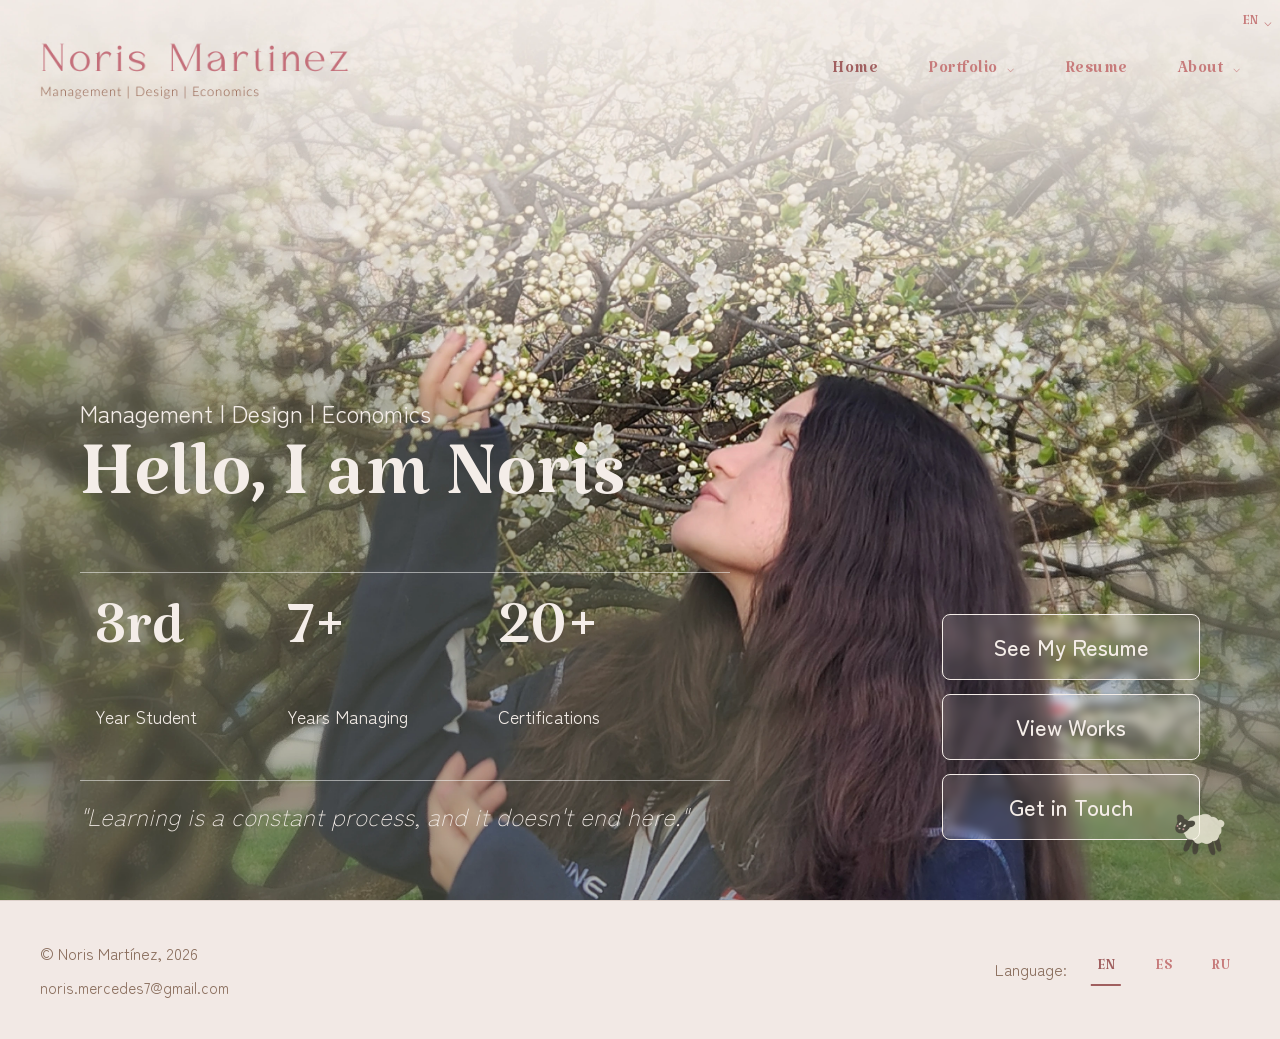
==== commit 4753678d: "Update index.html" ====
--- a/index.html
+++ b/index.html
@@ -17,7 +17,8 @@
     
     <link rel="preconnect" href="https://fonts.googleapis.com">
     <link rel="preconnect" href="https://fonts.gstatic.com" crossorigin>
-    <link href="https://fonts.googleapis.com/css2?family=Katibeh&family=Zen+Maru+Gothic:wght@300;400;500&display=swap" rel="stylesheet">
+    <link href="https://fonts.googleapis.com/css2?family=Gabriela&family=Katibeh&family=Zen+Maru+Gothic:wght@300;400;500&display=swap" rel="stylesheet">
+
     
     <style>
         * {
@@ -29,7 +30,7 @@
         body {
             font-family: 'Zen Maru Gothic', sans-serif;
             background-color: #f5f1ed;
-            background-image: url('background.png');
+            background-image: url('background.webp');
             background-size: cover;
             background-position: center;
             background-attachment: fixed;
@@ -194,7 +195,7 @@
         }
 
         nav a {
-            font-family: 'Katibeh', serif;
+            font-family: 'Katibeh', 'Gabriela', serif;
             text-decoration: none;
             color: #c77b7b;
             font-size: 1.4rem;
@@ -292,8 +293,9 @@
             margin-top: 0;
             width: 100vw;
             height: 100vh;
+            min-height: 100vh;
             margin-left: calc(-50vw + 50%);
-            background-image: url('heroprofphoto.jpg');
+            background-image: url('heroprofphoto.webp');
             background-size: cover;
             background-position: center top;
             display: flex;
@@ -302,6 +304,7 @@
             padding: 0 80px 60px;
             color: white;
             overflow: hidden;
+            margin-bottom: 0;
         }
 
         .hero::before {
@@ -321,8 +324,63 @@
             justify-content: center;
         }
 
+
+        /* ── Gabriela adjustments for Russian ── */
+        :lang(ru) .hero-text h2 {
+            font-family: 'Gabriela', serif;
+            font-size: 5.2rem;
+            font-weight: 700;
+        }
+
+        /* Gabriela: bolder weight for RU headings */
+        :lang(ru) h1, :lang(ru) h2, :lang(ru) h3,
+        :lang(ru) .section-title, :lang(ru) .cert-category-title,
+        :lang(ru) .resume-block h3, :lang(ru) .about-content h2,
+        :lang(ru) .project-detail h2, :lang(ru) .contact-section h2 {
+            font-weight: 700;
+        }
+
+        /* Gabriela font-family for all headings in RU */
+        :lang(ru) nav a,
+        :lang(ru) h1, :lang(ru) h2, :lang(ru) h3,
+        :lang(ru) .section-title,
+        :lang(ru) .cert-category-title,
+        :lang(ru) .portfolio-item-title,
+        :lang(ru) .project-title,
+        :lang(ru) .nav-logo,
+        :lang(ru) .contact-section h2,
+        :lang(ru) .contact-item h3,
+        :lang(ru) .highlight-number,
+        :lang(ru) .portfolio-card h3,
+        :lang(ru) .portfolio-item h3,
+        :lang(ru) .cert-card h3,
+        :lang(ru) .project-detail h2,
+        :lang(ru) .about-content h2,
+        :lang(ru) .hobby-title,
+        :lang(ru) .testimonials-section h3,
+        :lang(ru) .resume-block h3 {
+            font-family: 'Gabriela', serif;
+        }
+
+        /* Gabriela size reductions for RU (~15-20% smaller than Katibeh equivalents) */
+        :lang(ru) nav a                  { font-size: 1.15rem; }
+        :lang(ru) .section-title         { font-size: 3.7rem; }
+        :lang(ru) .highlight-number      { font-size: 4.1rem; font-weight: 700; }
+        :lang(ru) .portfolio-card h3     { font-size: 2.9rem; }
+        :lang(ru) .portfolio-item h3     { font-size: 2.1rem; }
+        :lang(ru) .cert-card h3          { font-size: 1.5rem; }
+        :lang(ru) .cert-category-title   { font-size: 1.85rem; }
+        :lang(ru) .project-detail h2     { font-size: 3.3rem; }
+        :lang(ru) .about-content h2      { font-size: 3.7rem; }
+        :lang(ru) .hobby-title           { font-size: 1.35rem; }
+        :lang(ru) .testimonials-section h3 { font-size: 2.5rem; }
+        :lang(ru) .resume-item h4      { font-size: 1.4rem; }
+        :lang(ru) .hobby-title          { font-size: 1.2rem; }
+        :lang(ru) .cert-card h3         { font-size: 1.4rem; }
+        :lang(ru) .contact-item h3      { font-size: 1.4rem; }
+        :lang(ru) .resume-block h3      { font-size: 2.1rem; font-weight: 700; }
         .hero-text h2 {
-            font-family: 'Katibeh', serif;
+            font-family: 'Katibeh', 'Gabriela', serif;
             font-size: 6.5rem;
             color: rgb(244, 237, 232, 1);
             font-weight: 400;
@@ -347,7 +405,7 @@
         }
 
         .highlight-number {
-            font-family: 'Katibeh', serif;
+            font-family: 'Katibeh', 'Gabriela', serif;
             font-size: 2.8rem;
             color: rgba(244, 237, 232, 1) !important;
             font-weight: 400;
@@ -356,7 +414,7 @@
         }
 
         .highlight-label {
-            font-size: 1.3rem;
+            font-size: 1.1rem;
             color: rgba(244, 237, 232, 1) !important;
         }
 
@@ -453,7 +511,7 @@
         }
 
         .highlight-number {
-            font-family: 'Katibeh', serif;
+            font-family: 'Katibeh', 'Gabriela', serif;
             font-size: 5rem;
             color: rgba(255,255,255,0.5);
             font-weight: 400;
@@ -462,13 +520,13 @@
         }
 
         .highlight-label {
-            font-size: 1.3rem;
+            font-size: 1.1rem;
             color: rgba(244, 237, 232, 1);
             line-height: 3;
         }
 
         .section-title {
-            font-family: 'Katibeh', serif;
+            font-family: 'Katibeh', 'Gabriela', serif;
             font-size: 4.5rem;
             color: #8b6f5e;
             font-weight: 400;
@@ -510,7 +568,7 @@
         }
 
         .portfolio-card h3 {
-            font-family: 'Katibeh', serif;
+            font-family: 'Katibeh', 'Gabriela', serif;
             font-size: 3.5rem;
             color: #8b6f5e;
             margin-bottom: 20px;
@@ -529,6 +587,7 @@
             gap: 20px;
             max-width: 1200px;
             margin: 0 auto;
+            padding-bottom: 80px;
         }
 
         .portfolio-item {
@@ -565,7 +624,7 @@
         }
 
         .portfolio-item h3 {
-            font-family: 'Katibeh', serif;
+            font-family: 'Katibeh', 'Gabriela', serif;
             font-size: 2.5rem;
             color: #ffffff;
             margin: 0;
@@ -606,6 +665,7 @@
             gap: 30px;
             max-width: 1200px;
             margin: 0 auto;
+            padding-bottom: 80px;
         }
 
         .cert-card {
@@ -623,7 +683,7 @@
         }
 
         .cert-card h3 {
-            font-family: 'Katibeh', serif;
+            font-family: 'Katibeh', 'Gabriela', serif;
             font-size: 1.8rem;
             color: #8b6f5e;
             margin-bottom: 15px;
@@ -654,7 +714,7 @@
         }
 
         .cert-category-title {
-            font-family: 'Katibeh', serif;
+            font-family: 'Katibeh', 'Gabriela', serif;
             font-size: 2.2rem;
             color: #8b6f5e;
             margin: 40px 0 25px 0;
@@ -674,7 +734,7 @@
         }
 
         .project-detail h2 {
-            font-family: 'Katibeh', serif;
+            font-family: 'Katibeh', 'Gabriela', serif;
             font-size: 4rem;
             color: #8b6f5e;
             font-weight: 400;
@@ -705,7 +765,7 @@
         }
 
         .project-info h3 {
-            font-family: 'Katibeh', serif;
+            font-family: 'Katibeh', 'Gabriela', serif;
             font-size: 2rem;
             color: #8b6f5e;
             margin-bottom: 15px;
@@ -741,7 +801,7 @@
         }
 
         .project-gallery h3 {
-            font-family: 'Katibeh', serif;
+            font-family: 'Katibeh', 'Gabriela', serif;
             font-size: 2.5rem;
             color: #8b6f5e;
             margin-bottom: 30px;
@@ -877,7 +937,7 @@
         }
 
         .about-content h2 {
-            font-family: 'Katibeh', serif;
+            font-family: 'Katibeh', 'Gabriela', serif;
             font-size: 4.5rem;
             color: #8b6f5e;
             font-weight: 400;
@@ -899,7 +959,7 @@
         }
 
         .hobbies-section h3 {
-            font-family: 'Katibeh', serif;
+            font-family: 'Katibeh', 'Gabriela', serif;
             font-size: 2rem;
             color: #8b6f5e;
             font-weight: 400;
@@ -936,7 +996,7 @@
         }
 
         .hobby-title {
-            font-family: 'Katibeh', serif;
+            font-family: 'Katibeh', 'Gabriela', serif;
             font-size: 1.6rem;
             color: #8b6f5e;
             letter-spacing: 0.5px;
@@ -976,7 +1036,7 @@
         }
 
         .testimonials-section h3 {
-            font-family: 'Katibeh', serif;
+            font-family: 'Katibeh', 'Gabriela', serif;
             font-size: 3rem;
             color: #8b6f5e;
             font-weight: 400;
@@ -1028,7 +1088,7 @@
         }
 
         .author-info h4 {
-            font-family: 'Katibeh', serif;
+            font-family: 'Katibeh', 'Gabriela', serif;
             font-size: 1.6rem;
             color: #8b6f5e;
             margin: 0;
@@ -1097,7 +1157,7 @@
         }
 
         .resume-block h3 {
-            font-family: 'Katibeh', serif;
+            font-family: 'Katibeh', 'Gabriela', serif;
             font-size: 2.5rem;
             color: #8b6f5e;
             margin-bottom: 30px;
@@ -1134,7 +1194,7 @@
         }
 
         .resume-item h4 {
-            font-family: 'Katibeh', serif;
+            font-family: 'Katibeh', 'Gabriela', serif;
             font-size: 1.8rem;
             color: #8b6f5e;
             margin: 0;
@@ -1193,7 +1253,7 @@
         }
 
         .contact-section h2 {
-            font-family: 'Katibeh', serif;
+            font-family: 'Katibeh', 'Gabriela', serif;
             font-size: 4.5rem;
             color: #8b6f5e;
             font-weight: 400;
@@ -1231,7 +1291,7 @@
         }
 
         .contact-item h3 {
-            font-family: 'Katibeh', serif;
+            font-family: 'Katibeh', 'Gabriela', serif;
             font-size: 1.8rem;
             color: #8b6f5e;
             margin-bottom: 15px;
@@ -1298,7 +1358,7 @@
         }
 
         .lang-btn {
-            font-family: 'Katibeh', serif;
+            font-family: 'Katibeh', 'Gabriela', serif;
             font-size: 1.2rem;
             color: #c77b7b;
             background: none;
@@ -1338,7 +1398,7 @@
         }
 
         .current-lang-btn {
-            font-family: 'Katibeh', serif;
+            font-family: 'Katibeh', 'Gabriela', serif;
             font-size: 1.1rem;
             color: #c77b7b;
             background: transparent;
@@ -1466,7 +1526,7 @@
 
          @media (max-width: 768px) {
             body {
-                background-image: url('fondocel.png');
+                background-image: url('fondocel.webp');
                 background-attachment: fixed;
             }
 
@@ -1538,51 +1598,68 @@
                 font-size: 1rem;
             }
 
+            /* ── HERO MOBILE ── */
             .hero {
-                padding: 20px 0;
-                gap: 30px;
-                grid-template-columns: 1fr;
+                height: 100svh;
+                min-height: 100svh;
+                padding: 0 20px 40px;
+                display: flex;
+                flex-direction: column;
+                justify-content: flex-end;
+                align-items: center;
+                text-align: center;
+                gap: 0;
+            }
+
+            .hero-text {
+                width: 100%;
+                display: flex;
+                flex-direction: column;
+                align-items: center;
             }
 
             .hero-text h2 {
-                font-size: 2.5rem;
+                font-size: 2.8rem;
                 text-align: center;
-                margin-bottom: 25px;
-            }
-
-            .hero-text p {
+                margin-bottom: 10px;
+                line-height: 1.1;
+            }
+
+            .hero-text p,
+            .hero-text .hero-subtitle {
                 text-align: center;
+                font-size: 0.95rem !important;
+                margin-bottom: 12px !important;
             }
 
             .hero-text .philosophy {
                 text-align: center;
-            }
-
-
-            .hero-subtitle {
-                font-size: 1rem !important;
-                margin-bottom: 25px !important;
-            }
-            
+                font-size: 0.85rem;
+                margin-top: 12px !important;
+                padding-top: 10px;
+            }
+
+            .hero-image {
+                display: none;
+            }
+
             .hero-cta {
-                flex-direction: column;
-                align-items: center;
-                gap: 12px;
-                margin-top: 25px;
-                margin-bottom: 30px;
-            }
-            
-            .hero-image {
-                order: -1;
                 display: flex;
+                flex-direction: row;
+                flex-wrap: nowrap;
                 justify-content: center;
+                gap: 8px;
+                margin-top: 18px;
+                margin-bottom: 0;
+                width: 100%;
             }
 
             .cta-button {
-                width: 100%;
+                flex: 1;
                 text-align: center;
-                padding: 8px 15px;
-                font-size: 0.95rem;
+                padding: 8px 6px;
+                font-size: 0.78rem;
+                white-space: nowrap;
             }
 
             .image-placeholder {
@@ -1595,11 +1672,12 @@
             .hero-highlights {
                 display: flex;
                 flex-direction: row;
-                gap: 30px;
-                margin-top: 30px !important;
-                margin-bottom: 30px !important;
-                padding: 30px 15px 0;
+                gap: 0;
+                margin-top: 16px !important;
+                margin-bottom: 16px !important;
+                padding: 16px 0 0;
                 justify-content: space-around;
+                width: 100%;
             }
 
             .highlight-item {
@@ -2084,7 +2162,36 @@
                 grid-template-columns: 1fr;
             }
         }
-    </style>
+    
+        /* ── Russian font override: Gabriela ── */
+        html[lang="ru"] nav a,
+        html[lang="ru"] .hero-text h2,
+        html[lang="ru"] .highlight-number,
+        html[lang="ru"] .section-title,
+        html[lang="ru"] .portfolio-card h3,
+        html[lang="ru"] .portfolio-item h3,
+        html[lang="ru"] .cert-card h3,
+        html[lang="ru"] .cert-category-title,
+        html[lang="ru"] .project-detail h2,
+        html[lang="ru"] .project-info h3,
+        html[lang="ru"] .project-gallery h3,
+        html[lang="ru"] .about-content h2,
+        html[lang="ru"] .hobbies-section h3,
+        html[lang="ru"] .hobby-title,
+        html[lang="ru"] .testimonials-section h3,
+        html[lang="ru"] .author-info h4,
+        html[lang="ru"] .resume-block h3,
+        html[lang="ru"] .resume-item h4,
+        html[lang="ru"] .contact-section h2,
+        html[lang="ru"] .lang-btn,
+        html[lang="ru"] .current-lang-btn,
+        html[lang="ru"] .cta-button,
+        html[lang="ru"] .back-button,
+        html[lang="ru"] .download-cv-btn,
+        html[lang="ru"] .cert-btn {
+            font-family: 'Gabriela', serif;
+        }
+</style>
 </head>
 <body>
     <div class="sparkles">
@@ -2110,21 +2217,21 @@
 
             <nav>
                 <ul>
-                    <li><a onclick="showPage('home')" class="nav-link active" data-page="home">Home</a></li>
+                    <li><a onclick="showPage('home')" class="nav-link active" data-page="home" data-i18n="nav.home">Home</a></li>
                     <li>
-                        <a onclick="showPage('portfolio')" class="nav-link" data-page="portfolio">Portfolio <span class="dropdown-arrow">⌵</span></a>
+                        <a onclick="showPage('portfolio')" class="nav-link" data-page="portfolio"><span data-i18n="nav.portfolio">Portfolio</span> <span class="dropdown-arrow">⌵</span></a>
                         <div class="dropdown-menu">
-                            <a onclick="showPage('projects')">Projects</a>
-                            <a onclick="showPage('designs')">Designs</a>
-                            <a onclick="showPage('certifications')">Certifications</a>
+                            <a onclick="showPage('projects')" data-i18n="nav.projects">Projects</a>
+                            <a onclick="showPage('designs')" data-i18n="nav.designs">Designs</a>
+                            <a onclick="showPage('certifications')" data-i18n="nav.certifications">Certifications</a>
                         </div>
                     </li>
-                    <li><a onclick="showPage('resume')" class="nav-link" data-page="resume">Resume</a></li>
+                    <li><a onclick="showPage('resume')" class="nav-link" data-page="resume" data-i18n="nav.resume">Resume</a></li>
                     <li>
-                        <a onclick="showPage('about')" class="nav-link" data-page="about">About <span class="dropdown-arrow">⌵</span></a>
+                        <a onclick="showPage('about')" class="nav-link" data-page="about"><span data-i18n="nav.about">About</span> <span class="dropdown-arrow">⌵</span></a>
                         <div class="dropdown-menu">
-                            <a onclick="showPage('about')">My Story</a>
-                            <a onclick="showPage('contact')">Contact</a>
+                            <a onclick="showPage('about')" data-i18n="nav.mystory">My Story</a>
+                            <a onclick="showPage('contact')" data-i18n="nav.contact">Contact</a>
                         </div>
                     </li>
                 </ul>
@@ -2149,31 +2256,31 @@
         <div id="home" class="page active">
             <section class="hero">
                 <div class="hero-text">
-                    <p>Management | Design | Economics</p>
-                    <h2>Hello, I am Noris</h2>
+                    <p data-i18n="hero.tagline">Management | Design | Economics</p>
+                    <h2 data-i18n="hero.title">Hello, I am Noris</h2>
 
                     <div class="hero-highlights">
                         <div class="highlight-item">
                             <span class="highlight-number">3rd</span>
-                            <span class="highlight-label">Year Student</span>
+                            <span class="highlight-label" data-i18n="hero.highlight.year">Year Student</span>
                         </div>
                         <div class="highlight-item">
                             <span class="highlight-number">7+</span>
-                            <span class="highlight-label">Years Managing</span>
+                            <span class="highlight-label" data-i18n="hero.highlight.managing">Years Managing</span>
                         </div>
                         <div class="highlight-item">
                             <span class="highlight-number">20+</span>
-                            <span class="highlight-label">Certifications</span>
-                        </div>
-                    </div>
-
-                    <p class="philosophy">"Learning is a constant process, and it doesn't end here."</p>
+                            <span class="highlight-label" data-i18n="hero.highlight.certs">Certifications</span>
+                        </div>
+                    </div>
+
+                    <p class="philosophy" data-i18n="hero.philosophy">"Learning is a constant process, and it doesn't end here."</p>
                 </div>
 
                 <div class="hero-cta">
-                    <a onclick="showPage('resume')" class="cta-button">See My Resume</a>
-                    <a onclick="showPage('portfolio')" class="cta-button">View Works</a>
-                    <a onclick="showPage('contact')" class="cta-button">Get in Touch</a>
+                    <a onclick="showPage('resume')" class="cta-button" data-i18n="hero.cta.resume">See My Resume</a>
+                    <a onclick="showPage('portfolio')" class="cta-button" data-i18n="hero.cta.portfolio">View Works</a>
+                    <a onclick="showPage('contact')" class="cta-button" data-i18n="hero.cta.contact">Get in Touch</a>
                 </div>
             </section>
         </div>
@@ -2181,22 +2288,22 @@
         <div id="portfolio" class="page">
             <div class="decorative-line"></div>
             <section class="portfolio-landing">
-                <h2 class="section-title">Portfolio</h2>
+                <h2 class="section-title" data-i18n="portfolio.title">Portfolio</h2>
                 <div class="portfolio-cards three-cards">
                     <div class="portfolio-card" onclick="showPage('projects')">
-                        <h3>Projects</h3>
-                        <p>"Ideas that became reality, a record of artistry"</p>
-                        <p>Projects made in various fields</p>
+                        <h3 data-i18n="portfolio.projects.title">Projects</h3>
+                        <p data-i18n="portfolio.projects.quote">"Ideas that became reality, a record of artistry"</p>
+                        <p data-i18n="portfolio.projects.desc">Projects made in various fields</p>
                     </div>
                     <div class="portfolio-card" onclick="showPage('certifications')">
-                        <h3>Certifications</h3>
-                        <p>"Judgment forged through thoughtful reflection"</p>
-                        <p>Certifications in diverse areas</p>
+                        <h3 data-i18n="portfolio.certs.title">Certifications</h3>
+                        <p data-i18n="portfolio.certs.quote">"Judgment forged through thoughtful reflection"</p>
+                        <p data-i18n="portfolio.certs.desc">Certifications in diverse areas</p>
                     </div>
                         <div class="portfolio-card" onclick="showPage('designs')">
-                            <h3>Designs</h3>
-                            <p>"Creativity brought to life through visual expression"</p>
-                            <p>Design work across various mediums</p>
+                            <h3 data-i18n="portfolio.designs.title">Designs</h3>
+                            <p data-i18n="portfolio.designs.quote">"Creativity brought to life through visual expression"</p>
+                            <p data-i18n="portfolio.designs.desc">Design work across various mediums</p>
                         </div>
                 </div>
             </section>
@@ -2205,83 +2312,78 @@
         <div id="projects" class="page">
             <div class="decorative-line"></div>
             <section class="portfolio-section">
-                <a class="back-button" onclick="showPage('portfolio')">Back to Portfolio</a>
-                <h2 class="section-title">Projects</h2>
+                <a class="back-button" onclick="showPage('portfolio')" data-i18n="ui.back.portfolio">Back to Portfolio</a>
+                <h2 class="section-title" data-i18n="projects.title">Projects</h2>
                 <div class="portfolio-grid">
-                    <h3 class="cert-category-title">Case Championships & Contests</h3>
-                    <div class="portfolio-item" onclick="showPage('project1')" style="background-image: url('ASKONA - Меж. Бизнес 1.jpg');">
+                    <h3 class="cert-category-title" data-i18n="projects.cat.cases">Case Championships & Contests</h3>
+                    <div class="portfolio-item" onclick="showPage('project1')" style="background-image: url('ASKONA - Меж. Бизнес 1.webp');">
                         <div class="portfolio-item-content">
-                            <h3>Askona Gulf — Market Entry Strategy: Egypt</h3>
-                            <p>Brief description of the project and your role</p>
-                        </div>
-                    </div>
-                    <div class="portfolio-item" onclick="showPage('project2')" style="background-image: url('Белый Порт 1.jpg');">
+                            <h3 data-i18n="project1.title">Askona Gulf — Market Entry Strategy: Egypt</h3>
+                            <p data-i18n="projects.listing.p1.desc">Brief description of the project and your role</p>
+                        </div>
+                    </div>
+                    <div class="portfolio-item" onclick="showPage('project2')" style="background-image: url('Белый Порт 1.webp');">
                         <div class="portfolio-item-content">
-                            <h3>Port Art Fair — "A New Life Starts With You": Luchnik Future 2026, Team White Port</h3>
-                            <p>Brief description of the project and your role</p>
-                        </div>
-                    </div>
-                    <div class="portfolio-item" onclick="showPage('project3')" style="background-image: url('Cup IT - P&G.jpg');">
+                            <h3 data-i18n="project2.title">Port Art Fair — "A New Life Starts With You": Luchnik Future 2026, Team White Port</h3>
+                            <p data-i18n="projects.listing.p2.desc">Brief description of the project and your role</p>
+                        </div>
+                    </div>
+                    <div class="portfolio-item" onclick="showPage('project3')" style="background-image: url('Cup IT - P&G.webp');">
                         <div class="portfolio-item-content">
-                            <h3>P&G: Intelligence Presence — Data Analytics, Cup IT 2026</h3>
-                            <p>Brief description of the project and your role</p>
-                        </div>
-                    </div>
-                    <div class="portfolio-item" onclick="showPage('project4')" style="background-image: url('КР - Финал.jpg');">
+                            <h3 data-i18n="project3.title">P&G: Intelligence Presence — Data Analytics, Cup IT 2026</h3>
+                            <p data-i18n="projects.listing.p3.desc">Brief description of the project and your role</p>
+                        </div>
+                    </div>
+                    <div class="portfolio-item" onclick="showPage('project4')" style="background-image: url('КР - Финал.webp');">
                         <div class="portfolio-item-content">
-                            <h3>Bank Saint Petersburg — More Than an Account, Rector's Cup 2026 (Final)</h3>
-                            <p>Brief description of the project and your role</p>
-                        </div>
-                    </div>
-                    <div class="portfolio-item" onclick="showPage('project5')" style="background-image: url('Лента Маркетинг - Polynova FINAL.jpg');">
+                            <h3 data-i18n="project4.title">Bank Saint Petersburg — More Than an Account, Rector's Cup 2026 (Final)</h3>
+                            <p data-i18n="projects.listing.p4.desc">Brief description of the project and your role</p>
+                        </div>
+                    </div>
+                    <div class="portfolio-item" onclick="showPage('project5')" style="background-image: url('Лента Маркетинг - Polynova FINAL.webp');">
                         <div class="portfolio-item-content">
                             <h3>Lenta Group — "Home & Comfort" Final Concept (Polynova)</h3>
-                            <p>Brief description of the project and your role</p>
-                        </div>
-                    </div>
-                    <div class="portfolio-item" onclick="showPage('project6')" style="background-image: url('Лента Маркетинг - Polynova 1.jpg');">
+                            <p data-i18n="projects.listing.p5.desc">Brief description of the project and your role</p>
+                        </div>
+                    </div>
+                    <div class="portfolio-item" onclick="showPage('project6')" style="background-image: url('Лента Маркетинг - Polynova 1.webp');">
                         <div class="portfolio-item-content">
                             <h3>Lenta Group — Marketing Concepts: "Lenta: Taste & Soul" & "Lenta Light"</h3>
-                            <p>Brief description of the project and your role</p>
-                        </div>
-                    </div>
-                    <div class="portfolio-item" onclick="showPage('project7')" style="background-image: url('МТС Polyphonia.jpg');">
+                            <p data-i18n="projects.listing.p6.desc">Brief description of the project and your role</p>
+                        </div>
+                    </div>
+                    <div class="portfolio-item" onclick="showPage('project7')" style="background-image: url('МТС Polyphonia.webp');">
                         <div class="portfolio-item-content">
-                            <h3>MTS ECHO — Loyalty Program 2.0, Case Academy 2025</h3>
-                            <p>Brief description of the project and your role</p>
-                        </div>
-                    </div>
-                    <div class="portfolio-item" onclick="showPage('project8')" style="background-image: url('Cup RUSSIA - СФН.jpg');">
+                            <h3 data-i18n="project7.title">MTS ECHO — Loyalty Program 2.0, Case Academy 2025</h3>
+                            <p data-i18n="projects.listing.p7.desc">Brief description of the project and your role</p>
+                        </div>
+                    </div>
+                    <div class="portfolio-item" onclick="showPage('project8')" style="background-image: url('Cup RUSSIA - СФН.webp');">
                         <div class="portfolio-item-content">
-                            <h3>Modern Real Estate Funds — Investor of the Future, Cup Russia 2026</h3>
-                            <p>Brief description of the project and your role</p>
-                        </div>
-                    </div>
-                    <div class="portfolio-item" onclick="showPage('project9')" style="background-image: url('Avito Case Lenta.jpg');">
+                            <h3 data-i18n="project8.title">Modern Real Estate Funds — Investor of the Future, Cup Russia 2026</h3>
+                            <p data-i18n="projects.listing.p8.desc">Brief description of the project and your role</p>
+                        </div>
+                    </div>
+                    <div class="portfolio-item" onclick="showPage('project9')" style="background-image: url('Avito Case Lenta.webp');">
                         <div class="portfolio-item-content">
-                            <h3>Avito Tape — Cup Moscow 2025 (Changellenge)</h3>
-                            <p>Brief description of the project and your role</p>
-                        </div>
-                    </div>
-                    <div class="portfolio-item" onclick="showPage('project10')" style="background-image: url('TechnoDov Case connect.jpg');">
+                            <h3 data-i18n="project9.title">Avito Tape — Cup Moscow 2025 (Changellenge)</h3>
+                            <p data-i18n="projects.listing.p9.desc">Brief description of the project and your role</p>
+                        </div>
+                    </div>
+                    <div class="portfolio-item" onclick="showPage('project10')" style="background-image: url('TechnoDov Case connect.webp');">
                         <div class="portfolio-item-content">
-                            <h3>Technologies of Trust — "Fields of Wonder": Case Club Business Case Solution — Case-Connect 2025</h3>
-                            <p>Brief description of the project and your role</p>
-                        </div>
-                    </div>
-                    <h3 class="cert-category-title">Programming</h3>
-                    <div class="portfolio-item" onclick="showPage('project3')" style="background-image: url('project3.jpg');">
+                            <h3 data-i18n="project10.title">Technologies of Trust — "Fields of Wonder": Case Club Business Case Solution — Case-Connect 2025</h3>
+                            <p data-i18n="projects.listing.p10.desc">Brief description of the project and your role</p>
+                        </div>
+                    </div>
+                    <h3 class="cert-category-title" data-i18n="projects.cat.programming">Programming</h3>
+                    <div class="portfolio-item" onclick="showPage('project11')" style="background-image: url('WebsiteProject.webp');">
                         <div class="portfolio-item-content">
-                            <h3>Portfolio Website "NorMartin"</h3>
-                            <p>Creation, design & coding of the portfolio website</p>
-                        </div>
-                    </div>
-                    <div class="portfolio-item" onclick="showPage('project4')" style="background-image: url('project4.jpg');">
-                        <div class="portfolio-item-content">
-                            <h3>Title 4</h3>
-                            <p>Brief description of the project and your role</p>
-                        </div>
-                    </div>
+                            <h3 data-i18n="project.portfolio.title">Portfolio Website "NorMartin"</h3>
+                            <p data-i18n="projects.listing.portfolio.desc">Creation, design & coding of the portfolio website</p>
+                        </div>
+                    </div>
+
                 </div>
             </section>
         </div>
@@ -2289,10 +2391,10 @@
         <div id="designs" class="page">
             <div class="decorative-line"></div>
             <section class="portfolio-section">
-                <a class="back-button" onclick="showPage('portfolio')">Back to Portfolio</a>
-                <h2 class="section-title">Designs</h2>
+                <a class="back-button" onclick="showPage('portfolio')" data-i18n="ui.back.portfolio">Back to Portfolio</a>
+                <h2 class="section-title" data-i18n="designs.title">Designs</h2>
                 <div class="portfolio-grid">
-                    <h3 class="cert-category-title">Graphic Design</h3>
+                    <h3 class="cert-category-title" data-i18n="designs.cat.graphic">Graphic Design</h3>
                     <div class="portfolio-item" onclick="showPage('design1')" style="background-image: url('design1.jpg');">
                         <div class="portfolio-item-content">
                             <h3>Design Title 1</h3>
@@ -2306,31 +2408,31 @@
                         </div>
                     </div>
                     
-                    <h3 class="cert-category-title">UI/UX Design</h3>
+                    <h3 class="cert-category-title" data-i18n="designs.cat.uiux">UI/UX Design</h3>
                     <div class="portfolio-item" onclick="showPage('design3')" style="background-image: url('UI_Concept1.png');">
                         <div class="portfolio-item-content">
-                            <h3>Ecorides -  Your City, to an eco rhythm</h3>
-                            <p>Design for mobile app for the olimpic UNECO 2025</p>
+                            <h3 data-i18n="design.ecorides.title">Ecorides -  Your City, to an eco rhythm</h3>
+                            <p data-i18n="design.ecorides.desc">Design for mobile app for the olimpic UNECO 2025</p>
                         </div>
                     </div>
                     <div class="portfolio-item" onclick="showPage('design4')" style="background-image: url('UI_Concept2.png');">
                         <div class="portfolio-item-content">
-                            <h3>3ont Up - Brighting up the grey days!</h3>
-                            <p>Design for an app to rent umbrellas, startup idea for contest.</p>
+                            <h3 data-i18n="design.3ont.title">3ont Up - Brighting up the grey days!</h3>
+                            <p data-i18n="design.3ont.desc">Design for an app to rent umbrellas, startup idea for contest.</p>
                         </div>
                     </div>
                     
-                    <h3 class="cert-category-title">Illustration & Drawings</h3>
+                    <h3 class="cert-category-title" data-i18n="designs.cat.illustration">Illustration & Drawings</h3>
                     <div class="portfolio-item" onclick="showPage('design5')" style="background-image: url('cartoonport.png');">
                         <div class="portfolio-item-content">
-                            <h3>Cartoon Illustrations</h3>
-                            <p>Brief description of the design project</p>
+                            <h3 data-i18n="design.cartoon.title">Cartoon Illustrations</h3>
+                            <p data-i18n="designs.desc.generic">Brief description of the design project</p>
                         </div>
                     </div>
                     <div class="portfolio-item" onclick="showPage('design6')" style="background-image: url('renderport.png');">
                         <div class="portfolio-item-content">
-                            <h3>Rendered Illustrations</h3>
-                            <p>Brief description of the design project</p>
+                            <h3 data-i18n="design.rendered.title">Rendered Illustrations</h3>
+                            <p data-i18n="designs.desc.generic">Brief description of the design project</p>
                         </div>    
                     </div>
                 </div>
@@ -2340,119 +2442,119 @@
         <div id="certifications" class="page">
             <div class="decorative-line"></div>
             <section class="certifications-section">
-                <a class="back-button" onclick="showPage('portfolio')">Back to Portfolio</a>
-                <h2 class="section-title">Certifications</h2>
+                <a class="back-button" onclick="showPage('portfolio')" data-i18n="ui.back.portfolio">Back to Portfolio</a>
+                <h2 class="section-title" data-i18n="certs.title">Certifications</h2>
                 <div class="cert-grid">
-                    <h3 class="cert-category-title">Microsoft Office Certifications</h3>
+                    <h3 class="cert-category-title" data-i18n="certs.cat.microsoft">Microsoft Office Certifications</h3>
                     
                     <div class="cert-card">
-                        <h3>Microsoft Office Specialist: Excel Associate - 2025</h3>
-                        <p>The Microsoft Office Specialist (MOS) Excel Associate certification validates professional competencies in the core features of Excel, including the creation and management of worksheets and workbooks, the application of formulas and functions for data operations, and the organization of data within tables and ranges to produce effective work products.</p>
-                        <a href="CertificateMOS_Excel_Associate_NorMartin_2025wresults.pdf" class="cert-btn">View Certificate</a>
+                        <h3 data-i18n="cert.mos_excel.title">Microsoft Office Specialist: Excel Associate - 2025</h3>
+                        <p data-i18n="cert.mos_excel.desc">The Microsoft Office Specialist (MOS) Excel Associate certification validates professional competencies in the core features of Excel, including the creation and management of worksheets and workbooks, the application of formulas and functions for data operations, and the organization of data within tables and ranges to produce effective work products.</p>
+                        <a href="CertificateMOS_Excel_Associate_NorMartin_2025wresults.pdf" class="cert-btn" data-i18n="ui.view.cert">View Certificate</a>
                     </div>
                     <div class="cert-card">
-                        <h3>CAMCOP MS Excel Certificates - 2025</h3>
-                        <p>Certificates of studies for MS Excel learning in the levels: Basic Profesional, Intermediate Profesional, Advanced Profesional. It covers from the most basic MS Excel topics to advanced formulas & usage of the application.</p>
-                        <a href="CAMCOP_Certificates.pdf" class="cert-btn">View Certificate</a>
+                        <h3 data-i18n="cert.camcop.title">CAMCOP MS Excel Certificates - 2025</h3>
+                        <p data-i18n="cert.camcop.desc">Certificates of studies for MS Excel learning in the levels: Basic Profesional, Intermediate Profesional, Advanced Profesional. It covers from the most basic MS Excel topics to advanced formulas & usage of the application.</p>
+                        <a href="CAMCOP_Certificates.pdf" class="cert-btn" data-i18n="ui.view.cert">View Certificate</a>
                     </div>
                     <div class="cert-card">
-                        <h3>INFOP MS Excel Financial - 2024</h3>
-                        <p>Certification of studies of MS Excel focused in the use for financial & accounting purposes, covering specific formulas, tools & information to make effective calculations and complete reports on these areas.</p>
-                        <a href="INFOP_MS_Excelfinanciero.pdf" class="cert-btn">View Certificate</a>
+                        <h3 data-i18n="cert.infop.title">INFOP MS Excel Financial - 2024</h3>
+                        <p data-i18n="cert.infop.desc">Certification of studies of MS Excel focused in the use for financial & accounting purposes, covering specific formulas, tools & information to make effective calculations and complete reports on these areas.</p>
+                        <a href="INFOP_MS_Excelfinanciero.pdf" class="cert-btn" data-i18n="ui.view.cert">View Certificate</a>
                     </div>
                     
-                    <h3 class="cert-category-title">Cases, Conferences & Olympics</h3>
+                    <h3 class="cert-category-title" data-i18n="certs.cat.cases">Cases, Conferences & Olympics</h3>
                     
                     <div class="cert-card">
-                        <h3>Changellenge CUP IT 2026 | High Quality Awards 15% - 2026</h3>
-                        <p>Competed as part of team "Polynova" in the CUP IT 2026 championship organized by Changellenge, where over 4,500 students solved a business case and presented their solutions. Awarded the High Quality Awards diploma, recognizing solutions that ranked within the top 15% of all first-round submissions, in recognition of strong analytical skills and teamwork.</p>
-                        <a href="Диплом CUP IT 2026.pdf" class="cert-btn">View Certificate</a>
+                        <h3 data-i18n="cert.cup_it.title">Changellenge CUP IT 2026 | High Quality Awards 15% - 2026</h3>
+                        <p data-i18n="cert.cup_it.desc">Competed as part of team "Polynova" in the CUP IT 2026 championship organized by Changellenge, where over 4,500 students solved a business case and presented their solutions. Awarded the High Quality Awards diploma, recognizing solutions that ranked within the top 15% of all first-round submissions, in recognition of strong analytical skills and teamwork.</p>
+                        <a href="Диплом CUP IT 2026.pdf" class="cert-btn" data-i18n="ui.view.cert">View Certificate</a>
                     </div>
                     <div class="cert-card">
-                        <h3>Gazprom Student Olympiad | Winner of the Qualifying Stage, Economics - 2026</h3>
-                        <p>Awarded the Winner diploma of the qualifying stage of the Gazprom Student Olympiad in the Economics track, hosted by СПбГЭТУ «ЛЭТИ». Competed among students from across Russia in specialized economics tasks, advancing through the olympiad's first selection stage.</p>
-                        <a href="Диплом победителя отборочного тура ГАЗПРОМ 2026.pdf" class="cert-btn">View Certificate</a>
+                        <h3 data-i18n="cert.gazprom.title">Gazprom Student Olympiad | Winner of the Qualifying Stage, Economics - 2026</h3>
+                        <p data-i18n="cert.gazprom.desc">Awarded the Winner diploma of the qualifying stage of the Gazprom Student Olympiad in the Economics track, hosted by СПбГЭТУ «ЛЭТИ». Competed among students from across Russia in specialized economics tasks, advancing through the olympiad's first selection stage.</p>
+                        <a href="Диплом победителя отборочного тура ГАЗПРОМ 2026.pdf" class="cert-btn" data-i18n="ui.view.cert">View Certificate</a>
                     </div>
                     <div class="cert-card">
-                        <h3>Case-Connect & Changellenge | Case championship - 2025</h3>
-                        <p>Team "Polyphonia" participated in the case of MTC - Loyalty Program 2.0 and won in second place. Solved this project in two tours, where it was needed to think a new, fresh ideas for the MTC Program for how to get the most of their loyalty system. My roles were as the project's designer and analyst.</p>
-                        <a href="CHparticipation.pdf" class="cert-btn">View Certificate</a>
+                        <h3 data-i18n="cert.case_connect.title">Case-Connect & Changellenge | Case championship - 2025</h3>
+                        <p data-i18n="cert.case_connect.desc">Team "Polyphonia" participated in the case of MTC - Loyalty Program 2.0 and won in second place. Solved this project in two tours, where it was needed to think a new, fresh ideas for the MTC Program for how to get the most of their loyalty system. My roles were as the project's designer and analyst.</p>
+                        <a href="CHparticipation.pdf" class="cert-btn" data-i18n="ui.view.cert">View Certificate</a>
                     </div>
                     <div class="cert-card">
-                        <h3>International Olympic of Economics & Management | Section "International Economics" - 2025</h3>
-                        <p>Winner in the nomination "The Team's Spirit". Olympic organized by UNECON, Saint Petersburg, Russia. This olimpic included stages such as individual solving (tasks related to international economics), team case solving (creation of startups to solve the case, this year being focused on Colombia) & presentation before the jury.</p>
-                        <a href="UNECON_Olimpiad_2025.pdf" class="cert-btn">View Certificate</a>
+                        <h3 data-i18n="cert.unecon.title">International Olympic of Economics & Management | Section "International Economics" - 2025</h3>
+                        <p data-i18n="cert.unecon.desc">Winner in the nomination "The Team's Spirit". Olympic organized by UNECON, Saint Petersburg, Russia. This olimpic included stages such as individual solving (tasks related to international economics), team case solving (creation of startups to solve the case, this year being focused on Colombia) & presentation before the jury.</p>
+                        <a href="UNECON_Olimpiad_2025.pdf" class="cert-btn" data-i18n="ui.view.cert">View Certificate</a>
                     </div>
                     <div class="cert-card">
-                        <h3>XXV International Scientific Conference "Media in the Modern World. Young Researchers" - 2026</h3>
-                        <p>Presented a research paper at the section "Current Issues of Advertising in the Era of Global Change" at the XXV International Scientific Conference organized by Saint Petersburg State University, 2026. My paper proposed a five-parameter cross-cultural analysis methodology for identifying marketing trends across culturally distinct markets, using Russia and Honduras as a comparative case study with a focus on Generation Z consumer behavior.</p>
-                        <a href="Marketing Conference 2026.pdf" class="cert-btn">View Certificate</a>
+                        <h3 data-i18n="cert.spbu_conf.title">XXV International Scientific Conference "Media in the Modern World. Young Researchers" - 2026</h3>
+                        <p data-i18n="cert.spbu_conf.desc">Presented a research paper at the section "Current Issues of Advertising in the Era of Global Change" at the XXV International Scientific Conference organized by Saint Petersburg State University, 2026. My paper proposed a five-parameter cross-cultural analysis methodology for identifying marketing trends across culturally distinct markets, using Russia and Honduras as a comparative case study with a focus on Generation Z consumer behavior.</p>
+                        <a href="Marketing Conference 2026.pdf" class="cert-btn" data-i18n="ui.view.cert">View Certificate</a>
                     </div>
                     <div class="cert-card">
-                        <h3>IV International Scientific & Practical Student Conference "Business Pulse" - 2025</h3>
-                        <p>A conference organized by the Belarusian State University, Institute of Business (БГУ Институт Бизнеса), presenting my first article paper on the topic "Improving methods for assessing economic efficiency of small businesses" in the english language. This article talks about how to help small businesses to be able to have inside information on their economic situation with adapted methods from the traditional ones to fit the characteristics of these businesses.</p>
-                        <a href="Business_pulse_NorisMartinez.pdf" class="cert-btn">View Certificate</a>
+                        <h3 data-i18n="cert.bsu_conf.title">IV International Scientific & Practical Student Conference "Business Pulse" - 2025</h3>
+                        <p data-i18n="cert.bsu_conf.desc">A conference organized by the Belarusian State University, Institute of Business (БГУ Институт Бизнеса), presenting my first article paper on the topic "Improving methods for assessing economic efficiency of small businesses" in the english language. This article talks about how to help small businesses to be able to have inside information on their economic situation with adapted methods from the traditional ones to fit the characteristics of these businesses.</p>
+                        <a href="Business_pulse_NorisMartinez.pdf" class="cert-btn" data-i18n="ui.view.cert">View Certificate</a>
                     </div>
                     <div class="cert-card">
-                        <h3>Changellenge "Cup Moscow" case championship - 2025</h3>
-                        <p>Team "Polyphonia" participated n the Cup Moscow from the company Changellenge, in the case from the company "Avito", creating a solution and the presentation of these new ideas. The certificate for participation was granted to our team. My roles were as the project's designer and analyst.</p>
-                        <a href="Cupmoscow_NoMartin.pdf" class="cert-btn">View Certificate</a>
+                        <h3 data-i18n="cert.cup_moscow.title">Changellenge "Cup Moscow" case championship - 2025</h3>
+                        <p data-i18n="cert.cup_moscow.desc">Team "Polyphonia" participated n the Cup Moscow from the company Changellenge, in the case from the company "Avito", creating a solution and the presentation of these new ideas. The certificate for participation was granted to our team. My roles were as the project's designer and analyst.</p>
+                        <a href="Cupmoscow_NoMartin.pdf" class="cert-btn" data-i18n="ui.view.cert">View Certificate</a>
                     </div>
                     <div class="cert-card">
-                        <h3>PolyProject Grant Contest | TutorForces' project "School of Tutors" - 2025</h3>
-                        <p>As part of TutorForces' team, participated in the educational program & the grant contest of "PolyProject" with the project of "School of Tutors", searching to help find more volunteers and support foreign students in their adaptation in the city, university and documentation alike. My roles in this project were as "Responsible for the content".</p>
-                        <a href="Сертификаты_PP_2025.pdf" class="cert-btn">View Certificate</a>
+                        <h3 data-i18n="cert.polyproject.title">PolyProject Grant Contest | TutorForces' project "School of Tutors" - 2025</h3>
+                        <p data-i18n="cert.polyproject.desc">As part of TutorForces' team, participated in the educational program & the grant contest of "PolyProject" with the project of "School of Tutors", searching to help find more volunteers and support foreign students in their adaptation in the city, university and documentation alike. My roles in this project were as "Responsible for the content".</p>
+                        <a href="Сертификаты_PP_2025.pdf" class="cert-btn" data-i18n="ui.view.cert">View Certificate</a>
                     </div>
                     <div class="cert-card">
-                        <h3>Project Contest "Basics of Project Activity" - 2025</h3>
-                        <p>"Make yourself at home" is a 3rd place winner project in the contest. This project was born from the wish to help foreign students that are new to Russia, and help them learn everything they need to know about practical things such as documentation, the systems used in Saint Petersburg, banking systems and so on. All the needed information for them to embrace this city as their new home.</p>
-                        <a href="ОПД_makeyourselfathome.pdf" class="cert-btn">View Certificate</a>
+                        <h3 data-i18n="cert.opd.title">Project Contest "Basics of Project Activity" - 2025</h3>
+                        <p data-i18n="cert.opd.desc">"Make yourself at home" is a 3rd place winner project in the contest. This project was born from the wish to help foreign students that are new to Russia, and help them learn everything they need to know about practical things such as documentation, the systems used in Saint Petersburg, banking systems and so on. All the needed information for them to embrace this city as their new home.</p>
+                        <a href="ОПД_makeyourselfathome.pdf" class="cert-btn" data-i18n="ui.view.cert">View Certificate</a>
                     </div>
                     <div class="cert-card">
-                        <h3>TutorForces Award "Best Creative Contributor" - 2025</h3>
-                        <p>Thanks to the TutorForces team for this award! Given thanks to active collaboration in the SMM & Promotion department within the organization in the creation of new visual materials and posts.</p>
-                        <a href="TFAward.pdf" class="cert-btn">View Certificate</a>
+                        <h3 data-i18n="cert.tf_award.title">TutorForces Award "Best Creative Contributor" - 2025</h3>
+                        <p data-i18n="cert.tf_award.desc">Thanks to the TutorForces team for this award! Given thanks to active collaboration in the SMM & Promotion department within the organization in the creation of new visual materials and posts.</p>
+                        <a href="TFAward.pdf" class="cert-btn" data-i18n="ui.view.cert">View Certificate</a>
                     </div>
                     <div class="cert-card">
-                        <h3>Youth Career Forum - 2025</h3>
-                        <p>The Youth Career Forum (МКФ) is an event for students, graduates and partners of the Polytechnic University. The forum was attended by 50+ brand companies-employers, both Russian and international. Companies offered students and graduates vacancies, practice and internship opportunities.</p>
-                        <a href="МКФ2025.pdf" class="cert-btn">View Certificate</a>
-                    </div>
-
-                    <h3 class="cert-category-title">Additional Studies & Courses</h3>
+                        <h3 data-i18n="cert.mkf.title">Youth Career Forum - 2025</h3>
+                        <p data-i18n="cert.mkf.desc">The Youth Career Forum (МКФ) is an event for students, graduates and partners of the Polytechnic University. The forum was attended by 50+ brand companies-employers, both Russian and international. Companies offered students and graduates vacancies, practice and internship opportunities.</p>
+                        <a href="МКФ2025.pdf" class="cert-btn" data-i18n="ui.view.cert">View Certificate</a>
+                    </div>
+
+                    <h3 class="cert-category-title" data-i18n="certs.cat.internships">Additional Studies & Courses</h3>
                     
                     <div class="cert-card">
-                        <h3>Case Academy - 2025</h3>
-                        <p>Certification of study program from Case Academy (September - November). Learning of the basics for the making of case solutions with specific methods for assessments of important characteristics within the solution creation, the creation of presentations and how to effectively communicate and show your solution to the public, and as well with general topics such as "Communication" and "Self-Development". </p>
-                        <a href="KACertificate.pdf" class="cert-btn">View Certificate</a>
+                        <h3 data-i18n="cert.case_academy.title">Case Academy - 2025</h3>
+                        <p data-i18n="cert.case_academy.desc">Certification of study program from Case Academy (September - November). Learning of the basics for the making of case solutions with specific methods for assessments of important characteristics within the solution creation, the creation of presentations and how to effectively communicate and show your solution to the public, and as well with general topics such as "Communication" and "Self-Development". </p>
+                        <a href="KACertificate.pdf" class="cert-btn" data-i18n="ui.view.cert">View Certificate</a>
                     </div>
                     <div class="cert-card">
-                        <h3>INFOP Human Resource Management - 2024</h3>
-                        <p>Certification of studies on Human Resource management within the company, with an accent on the laws for both sides (employer & employee), understanding the various scenarios, problem solving and creating motivation systems.</p>
-                        <a href="INFOP_RH.pdf" class="cert-btn">View Certificate</a>
+                        <h3 data-i18n="cert.infop_hr.title">INFOP Human Resource Management - 2024</h3>
+                        <p data-i18n="cert.infop_hr.desc">Certification of studies on Human Resource management within the company, with an accent on the laws for both sides (employer & employee), understanding the various scenarios, problem solving and creating motivation systems.</p>
+                        <a href="INFOP_RH.pdf" class="cert-btn" data-i18n="ui.view.cert">View Certificate</a>
                     </div>
                     <div class="cert-card">
-                        <h3>INFOP Financial Management - 2024</h3>
-                        <p>Certification of studies on Financial Management within the company. The emphasis is on analyzing company's intern processes, calculation on effectiveness, utilizing economic assessments methods such as financial ratios, cash flow, & non-financial performance measures to assure ideal business operations.</p>
-                        <a href="INFO_Admin_Finan.pdf" class="cert-btn">View Certificate</a>
-                    </div>
-
-                    <h3 class="cert-category-title">Student Clubs & Volunteer Work</h3>
+                        <h3 data-i18n="cert.infop_fin.title">INFOP Financial Management - 2024</h3>
+                        <p data-i18n="cert.infop_fin.desc">Certification of studies on Financial Management within the company. The emphasis is on analyzing company's intern processes, calculation on effectiveness, utilizing economic assessments methods such as financial ratios, cash flow, & non-financial performance measures to assure ideal business operations.</p>
+                        <a href="INFO_Admin_Finan.pdf" class="cert-btn" data-i18n="ui.view.cert">View Certificate</a>
+                    </div>
+
+                    <h3 class="cert-category-title" data-i18n="certs.cat.languages">Student Clubs & Volunteer Work</h3>
                     
                     <div class="cert-card">
-                        <h3>TutorForces - 2025</h3>
-                        <p>Vice Head of the SMM & Promotion department, designer. TutorForces is a non-profit organization whose purpose is to help with adaption & documentation to foreigners new to Saint Petersburg.  As well, dedicated to make both russian and foreign students feel comfortable and learn new things from each other through speaking clubs, meetings, helping each other and much more.</p>
-                        <a href="Tutorforces Certificate.pdf" class="cert-btn">View Certificate</a>
+                        <h3 data-i18n="cert.tutorforces.title">TutorForces - 2025</h3>
+                        <p data-i18n="cert.tutorforces.desc">Vice Head of the SMM & Promotion department, designer. TutorForces is a non-profit organization whose purpose is to help with adaption & documentation to foreigners new to Saint Petersburg.  As well, dedicated to make both russian and foreign students feel comfortable and learn new things from each other through speaking clubs, meetings, helping each other and much more.</p>
+                        <a href="Tutorforces Certificate.pdf" class="cert-btn" data-i18n="ui.view.cert">View Certificate</a>
                     </div>
                     <div class="cert-card">
-                        <h3>Winter University - 2025</h3>
-                        <p> Volunteer in the project, helping new students to adapt to the city of Saint Petersburg and within the university. Winter University is an international intensive two-week program with students from different countries to develop engineering projects, build professional network, practical experience, develop leadership skills and create collaborative solutions through team challenges, workshops, and cultural exchange. This year, the Saint-Petersburg Polytechnic University was part for the winter university program.</p>
-                        <a href="WinterUniversity_volunteer2025.pdf" class="cert-btn">View Certificate</a>
+                        <h3 data-i18n="cert.winter_uni.title">Winter University - 2025</h3>
+                        <p data-i18n="cert.winter_uni.desc"> Volunteer in the project, helping new students to adapt to the city of Saint Petersburg and within the university. Winter University is an international intensive two-week program with students from different countries to develop engineering projects, build professional network, practical experience, develop leadership skills and create collaborative solutions through team challenges, workshops, and cultural exchange. This year, the Saint-Petersburg Polytechnic University was part for the winter university program.</p>
+                        <a href="WinterUniversity_volunteer2025.pdf" class="cert-btn" data-i18n="ui.view.cert">View Certificate</a>
                     </div>
                     <div class="cert-card">
-                        <h3>Graduation Ceremony - 2025</h3>
-                        <p> Graduation Ceremonies Volunteer. Perfomed tasks as a volunteer position at the Institute of Industrial Management, Economics, and Trade, whose purpose was to support the execution of the institute's main annual event. As well, dedicated to ensuring a memorable and seamless experience for graduates and guests through hall and photo zone preparation, distributing academic gowns and badges, and providing guidance and assistance throughout the ceremony.</p>
-                        <a href="Благодарность.pdf" class="cert-btn">View Certificate</a>
+                        <h3 data-i18n="cert.graduation.title">Graduation Ceremony - 2025</h3>
+                        <p data-i18n="cert.graduation.desc"> Graduation Ceremonies Volunteer. Perfomed tasks as a volunteer position at the Institute of Industrial Management, Economics, and Trade, whose purpose was to support the execution of the institute's main annual event. As well, dedicated to ensuring a memorable and seamless experience for graduates and guests through hall and photo zone preparation, distributing academic gowns and badges, and providing guidance and assistance throughout the ceremony.</p>
+                        <a href="Благодарность.pdf" class="cert-btn" data-i18n="ui.view.cert">View Certificate</a>
                     </div>
                 </div>
             </section>
@@ -2461,25 +2563,25 @@
         <div id="design1" class="page">
             <div class="decorative-line"></div>
             <section class="project-detail">
-                <a class="back-button" onclick="showPage('designs')">Back to Designs</a>
+                <a class="back-button" onclick="showPage('designs')" data-i18n="ui.back.designs">Back to Designs</a>
                 <h2>Design Title 1</h2>
                 <div class="project-content">
                     <div class="project-image-large">
                         <img src="design1-detail.jpg" alt="Design 1 Details" loading="lazy">
                     </div>
                     <div class="project-info">
-                        <h3>Design Overview</h3>
+                        <h3 data-i18n="project.overview">Design Overview</h3>
                         <p>Detailed description of your design work. Explain the concept, creative process, and final outcome.</p>
                         <div class="project-details-list">
                             <p><strong>Type:</strong> Logo Design / Branding / UI Design</p>
-                            <p><strong>Duration:</strong> Project timeline</p>
+                            <p><strong data-i18n="project.duration">Duration:</strong> Project timeline</p>
                             <p><strong>Tools:</strong> Figma, Illustrator, etc.</p>
                             <p><strong>Client/Purpose:</strong> Who it was for</p>
                         </div>
                     </div>
                 </div>
                 <div class="project-gallery">
-                    <h3>Gallery</h3>
+                    <h3 data-i18n="project.gallery">Gallery</h3>
                     <div class="gallery-grid">
                         <div class="gallery-item" onclick="openLightbox(0)">
                             <img src="design1-gallery-1.jpg" alt="Gallery 1" loading="lazy">
@@ -2504,25 +2606,25 @@
         <div id="design2" class="page">
             <div class="decorative-line"></div>
             <section class="project-detail">
-                <a class="back-button" onclick="showPage('designs')">Back to Designs</a>
+                <a class="back-button" onclick="showPage('designs')" data-i18n="ui.back.designs">Back to Designs</a>
                 <h2>Design Title 2</h2>
                 <div class="project-content">
                     <div class="project-image-large">
                         <img src="design2-detail.jpg" alt="Design 2 Details" loading="lazy">
                     </div>
                     <div class="project-info">
-                        <h3>Design Overview</h3>
+                        <h3 data-i18n="project.overview">Design Overview</h3>
                         <p>Detailed description of your design work. Explain the concept, creative process, and final outcome.</p>
                         <div class="project-details-list">
                             <p><strong>Type:</strong> Logo Design / Branding / UI Design</p>
-                            <p><strong>Duration:</strong> Project timeline</p>
+                            <p><strong data-i18n="project.duration">Duration:</strong> Project timeline</p>
                             <p><strong>Tools:</strong> Figma, Illustrator, etc.</p>
                             <p><strong>Client/Purpose:</strong> Who it was for</p>
                         </div>
                     </div>
                 </div>
                 <div class="project-gallery">
-                    <h3>Gallery</h3>
+                    <h3 data-i18n="project.gallery">Gallery</h3>
                     <div class="gallery-grid">
                         <div class="gallery-item" onclick="openLightbox(0)">
                             <img src="design2-gallery-1.jpg" alt="Gallery 1" loading="lazy">
@@ -2547,7 +2649,7 @@
         <div id="design3" class="page">
             <div class="decorative-line"></div>
             <section class="project-detail">
-                <a class="back-button" onclick="showPage('designs')">Back to Designs</a>
+                <a class="back-button" onclick="showPage('designs')" data-i18n="ui.back.designs">Back to Designs</a>
                 <h2>Ecorides - 2025</h2>
                 <div class="project-content">
                     <div class="project-image-large">
@@ -2558,14 +2660,14 @@
                         <p>A project designed to help with the traffic problem in big cities. This is a concept design and it was used just for the Olimpiad of UNECO (2025).</p>
                         <div class="project-details-list">
                             <p><strong>Type:</strong> Logo Design / Branding / UI Design</p>
-                            <p><strong>Duration:</strong> 3 days</p>
+                            <p><strong data-i18n="project.duration">Duration:</strong> 3 days</p>
                             <p><strong>Tools:</strong> Figma</p>
                             <p><strong>Purpose:</strong> Case Olimpic UNECO 2025</p>
                         </div>
                     </div>
                 </div>
                 <div class="project-gallery">
-                    <h3>Gallery</h3>
+                    <h3 data-i18n="project.gallery">Gallery</h3>
                     <div class="gallery-grid">
                         <div class="gallery-item" onclick="openLightbox(0)">
                             <img src="Frame 29.png" alt="Gallery 1" loading="lazy">
@@ -2587,7 +2689,7 @@
         <div id="design4" class="page">
             <div class="decorative-line"></div>
             <section class="project-detail">
-                <a class="back-button" onclick="showPage('designs')">Back to Designs</a>
+                <a class="back-button" onclick="showPage('designs')" data-i18n="ui.back.designs">Back to Designs</a>
                 <h2>3ont Up - 2024</h2>
                 <div class="project-content">
                     <div class="project-image-large">
@@ -2598,14 +2700,14 @@
                         <p>A creative startup idea in teamwork. An app where you can rent umbrellas and use it whenever is needed.</p>
                         <div class="project-details-list">
                             <p><strong>Type:</strong> Logo Design / Branding / UI Design</p>
-                            <p><strong>Duration:</strong> 1 month </p>
+                            <p><strong data-i18n="project.duration">Duration:</strong> 1 month </p>
                             <p><strong>Tools:</strong> Figma, CLip Studio Paint, Canva</p>
                             <p><strong>Client/Purpose:</strong> Marketing contest in SPbPU 2024</p>
                         </div>
                     </div>
                 </div>
                 <div class="project-gallery">
-                    <h3>Gallery</h3>
+                    <h3 data-i18n="project.gallery">Gallery</h3>
                     <div class="gallery-grid">
                         <div class="gallery-item" onclick="openLightbox(0)">
                             <img src="3ontUp FINAL.png" alt="Gallery 1" loading="lazy">
@@ -2632,74 +2734,74 @@
         <div id="design5" class="page">
             <div class="decorative-line"></div>
             <section class="portfolio-section">
-                <a class="back-button" onclick="showPage('designs')">Back to Designs</a>
-                <h2 class="section-title">Cartoon Illustrations</h2>
+                <a class="back-button" onclick="showPage('designs')" data-i18n="ui.back.designs">Back to Designs</a>
+                <h2 class="section-title" data-i18n="design.cartoon.title">Cartoon Illustrations</h2>
                 
                 <div class="project-info" style="max-width: 800px; margin: 0 auto 50px; text-align: center;">
-                    <p>A collection of playful and expressive cartoon illustrations showcasing character design, storytelling through art, and vibrant visual narratives. Each piece brings personality and emotion to life through bold lines and dynamic compositions.</p>
+                    <p data-i18n="design5.intro">A collection of playful and expressive cartoon illustrations showcasing character design, storytelling through art, and vibrant visual narratives. Each piece brings personality and emotion to life through bold lines and dynamic compositions.</p>
                 </div>
 
                 <div class="portfolio-grid">
                     <div class="portfolio-item" onclick="openLightbox(0)" style="background-image: url('cartoon-1.jpg');">
                         <div class="portfolio-item-content">
                             <h3>Character Design 1</h3>
-                            <p>Brief description of this illustration</p>
+                            <p data-i18n="design.gallery.items.brief">Brief description of this illustration</p>
                         </div>
                     </div>
                     
                     <div class="portfolio-item" onclick="openLightbox(1)" style="background-image: url('cartoon-2.jpg');">
                         <div class="portfolio-item-content">
                             <h3>Character Design 2</h3>
-                            <p>Brief description of this illustration</p>
+                            <p data-i18n="design.gallery.items.brief">Brief description of this illustration</p>
                         </div>
                     </div>
                     
                     <div class="portfolio-item" onclick="openLightbox(2)" style="background-image: url('cartoon-3.jpg');">
                         <div class="portfolio-item-content">
                             <h3>Scene Illustration</h3>
-                            <p>Brief description of this illustration</p>
+                            <p data-i18n="design.gallery.items.brief">Brief description of this illustration</p>
                         </div>
                     </div>
                     
                     <div class="portfolio-item" onclick="openLightbox(3)" style="background-image: url('cartoon-4.jpg');">
                         <div class="portfolio-item-content">
                             <h3>Character Expression Study</h3>
-                            <p>Brief description of this illustration</p>
+                            <p data-i18n="design.gallery.items.brief">Brief description of this illustration</p>
                         </div>
                     </div>
                     
                     <div class="portfolio-item" onclick="openLightbox(4)" style="background-image: url('cartoon-5.jpg');">
                         <div class="portfolio-item-content">
                             <h3>Story Moment</h3>
-                            <p>Brief description of this illustration</p>
+                            <p data-i18n="design.gallery.items.brief">Brief description of this illustration</p>
                         </div>
                     </div>
                     
                     <div class="portfolio-item" onclick="openLightbox(5)" style="background-image: url('cartoon-6.jpg');">
                         <div class="portfolio-item-content">
                             <h3>Character Interaction</h3>
-                            <p>Brief description of this illustration</p>
+                            <p data-i18n="design.gallery.items.brief">Brief description of this illustration</p>
                         </div>
                     </div>
                     
                     <div class="portfolio-item" onclick="openLightbox(6)" style="background-image: url('cartoon-7.jpg');">
                         <div class="portfolio-item-content">
                             <h3>Dynamic Pose</h3>
-                            <p>Brief description of this illustration</p>
+                            <p data-i18n="design.gallery.items.brief">Brief description of this illustration</p>
                         </div>
                     </div>
                     
                     <div class="portfolio-item" onclick="openLightbox(7)" style="background-image: url('cartoon-8.jpg');">
                         <div class="portfolio-item-content">
                             <h3>Comic Style Panel</h3>
-                            <p>Brief description of this illustration</p>
+                            <p data-i18n="design.gallery.items.brief">Brief description of this illustration</p>
                         </div>
                     </div>
                     
                     <div class="portfolio-item" onclick="openLightbox(8)" style="background-image: url('cartoon-9.jpg');">
                         <div class="portfolio-item-content">
                             <h3>Character Portrait</h3>
-                            <p>Brief description of this illustration</p>
+                            <p data-i18n="design.gallery.items.brief">Brief description of this illustration</p>
                         </div>
                     </div>
                 </div>
@@ -2708,74 +2810,74 @@
         <div id="design6" class="page">
             <div class="decorative-line"></div>
             <section class="portfolio-section">
-                <a class="back-button" onclick="showPage('designs')">Back to Designs</a>
-                <h2 class="section-title">Rendered Illustrations</h2>
+                <a class="back-button" onclick="showPage('designs')" data-i18n="ui.back.designs">Back to Designs</a>
+                <h2 class="section-title" data-i18n="design.rendered.title">Rendered Illustrations</h2>
                 
                 <div class="project-info" style="max-width: 800px; margin: 0 auto 50px; text-align: center;">
-                    <p>A showcase of detailed rendered illustrations featuring realistic lighting, textures, and depth. These pieces demonstrate technical skill in digital painting, color theory, and creating polished, publication-ready artwork with dimensional quality.</p>
+                    <p data-i18n="design6.intro">A showcase of detailed rendered illustrations featuring realistic lighting, textures, and depth. These pieces demonstrate technical skill in digital painting, color theory, and creating polished, publication-ready artwork with dimensional quality.</p>
                 </div>
 
                 <div class="portfolio-grid">
                     <div class="portfolio-item" onclick="openLightbox(0)" style="background-image: url('rendered-1.jpg');">
                         <div class="portfolio-item-content">
                             <h3>Portrait Study</h3>
-                            <p>Brief description of this illustration</p>
+                            <p data-i18n="design.gallery.items.brief">Brief description of this illustration</p>
                         </div>
                     </div>
                     
                     <div class="portfolio-item" onclick="openLightbox(1)" style="background-image: url('rendered-2.jpg');">
                         <div class="portfolio-item-content">
                             <h3>Environmental Scene</h3>
-                            <p>Brief description of this illustration</p>
+                            <p data-i18n="design.gallery.items.brief">Brief description of this illustration</p>
                         </div>
                     </div>
                     
                     <div class="portfolio-item" onclick="openLightbox(2)" style="background-image: url('rendered-3.jpg');">
                         <div class="portfolio-item-content">
                             <h3>Character Render</h3>
-                            <p>Brief description of this illustration</p>
+                            <p data-i18n="design.gallery.items.brief">Brief description of this illustration</p>
                         </div>
                     </div>
                     
                     <div class="portfolio-item" onclick="openLightbox(3)" style="background-image: url('rendered-4.jpg');">
                         <div class="portfolio-item-content">
                             <h3>Detailed Illustration</h3>
-                            <p>Brief description of this illustration</p>
+                            <p data-i18n="design.gallery.items.brief">Brief description of this illustration</p>
                         </div>
                     </div>
                     
                     <div class="portfolio-item" onclick="openLightbox(4)" style="background-image: url('rendered-5.jpg');">
                         <div class="portfolio-item-content">
                             <h3>Atmospheric Piece</h3>
-                            <p>Brief description of this illustration</p>
+                            <p data-i18n="design.gallery.items.brief">Brief description of this illustration</p>
                         </div>
                     </div>
                     
                     <div class="portfolio-item" onclick="openLightbox(5)" style="background-image: url('rendered-6.jpg');">
                         <div class="portfolio-item-content">
                             <h3>Full Body Render</h3>
-                            <p>Brief description of this illustration</p>
+                            <p data-i18n="design.gallery.items.brief">Brief description of this illustration</p>
                         </div>
                     </div>
                     
                     <div class="portfolio-item" onclick="openLightbox(6)" style="background-image: url('rendered-7.jpg');">
                         <div class="portfolio-item-content">
                             <h3>Concept Art</h3>
-                            <p>Brief description of this illustration</p>
+                            <p data-i18n="design.gallery.items.brief">Brief description of this illustration</p>
                         </div>
                     </div>
                     
                     <div class="portfolio-item" onclick="openLightbox(7)" style="background-image: url('rendered-8.jpg');">
                         <div class="portfolio-item-content">
                             <h3>Digital Painting</h3>
-                            <p>Brief description of this illustration</p>
+                            <p data-i18n="design.gallery.items.brief">Brief description of this illustration</p>
                         </div>
                     </div>
                     
                     <div class="portfolio-item" onclick="openLightbox(8)" style="background-image: url('rendered-9.jpg');">
                         <div class="portfolio-item-content">
                             <h3>Fantasy Character</h3>
-                            <p>Brief description of this illustration</p>
+                            <p data-i18n="design.gallery.items.brief">Brief description of this illustration</p>
                         </div>
                     </div>
                 </div>
@@ -2785,20 +2887,20 @@
         <div id="project1" class="page">
             <div class="decorative-line"></div>
             <section class="project-detail">
-                <a class="back-button" onclick="showPage('projects')">Back to Projects</a>
-                <h2>Askona Gulf — Market Entry Strategy: Egypt</h2>
+                <a class="back-button" onclick="showPage('projects')" data-i18n="ui.back.projects">Back to Projects</a>
+                <h2 data-i18n="project1.title">Askona Gulf — Market Entry Strategy: Egypt</h2>
                 <div class="project-content">
                     <div class="project-image-large">
-                        <img src="ASKONA - Меж. Бизнес 1.jpg" alt="Project 1 Details" loading="lazy">
+                        <img src="ASKONA - Меж. Бизнес 1.webp" alt="Project 1 Details" loading="lazy">
                     </div>
                     <div class="project-info">
-                        <h3>Project Overview</h3>
-                        <p>A full international market entry strategy for Askona, Russia's leading mattress brand, targeting the Egyptian market. The project covered macroeconomic analysis, consumer behavior research, competitive landscape, risk assessment, and a go-to-market roadmap — developed as part of the International Business course at SPbPU.</p>
+                        <h3 data-i18n="project.overview">Project Overview</h3>
+                        <p data-i18n="project1.overview">A full international market entry strategy for Askona, Russia's leading mattress brand, targeting the Egyptian market. The project covered macroeconomic analysis, consumer behavior research, competitive landscape, risk assessment, and a go-to-market roadmap — developed as part of the International Business course at SPbPU.</p>
                         <div class="project-details-list">
-                            <p><strong>Role:</strong> Team leader — planning within team, market research, strategic analysis, presentation design.</p>
-                            <p><strong>Duration:</strong> Spring 2026 - Summer 2026</p>
-                            <p><strong>Technologies:</strong> PowerPoint, Figma, Excel</p>
-                            <p><strong>Outcome:</strong> Delivered a comprehensive entry strategy including PESTLE analysis, target positioning for Askona in Egypt, trade agreement mapping (Euro-Med), currency risk modeling, and a phased launch plan.</p>
+                            <p><strong data-i18n="project.role">Role:</strong> <span data-i18n="project1.role">Team leader — planning within team, market research, strategic analysis, presentation design.</span></p>
+                            <p><strong data-i18n="project.duration">Duration:</strong> <span data-i18n="project1.duration">Spring 2026 - Summer 2026</span></p>
+                            <p><strong data-i18n="project.tech">Technologies:</strong> PowerPoint, Figma, Excel</p>
+                            <p><strong data-i18n="project.outcome">Outcome:</strong> <span data-i18n="project1.outcome">Delivered a comprehensive entry strategy including PESTLE analysis, target positioning for Askona in Egypt, trade agreement mapping (Euro-Med), currency risk modeling, and a phased launch plan.</span></p>
                         </div>
                     </div>
                 </div>
@@ -2807,20 +2909,20 @@
         <div id="project2" class="page">
             <div class="decorative-line"></div>
             <section class="project-detail">
-                <a class="back-button" onclick="showPage('projects')">Back to Projects</a>
-                <h2>Port Art Fair — "A New Life Starts With You": Luchnik Future 2026, Team White Port</h2>
+                <a class="back-button" onclick="showPage('projects')" data-i18n="ui.back.projects">Back to Projects</a>
+                <h2 data-i18n="project2.title">Port Art Fair — "A New Life Starts With You": Luchnik Future 2026, Team White Port</h2>
                 <div class="project-content">
                     <div class="project-image-large">
-                        <img src="Белый Порт 1.jpg" alt="Project 2 Details" loading="lazy">
+                        <img src="Белый Порт 1.webp" alt="Project 2 Details" loading="lazy">
                     </div>
                     <div class="project-info">
-                        <h3>Project Overview</h3>
-                        <p>A full communications strategy for Port Art Fair 2026, developed for the Luchnik Future competition hosted at Sevkabel Port, St. Petersburg. The concept "A New Life Starts With You" positioned the fair as a transformative cultural experience, with a complete brand narrative, audience strategy, and promotional campaign plan.</p>
+                        <h3 data-i18n="project.overview">Project Overview</h3>
+                        <p data-i18n="project2.overview">A full communications strategy for Port Art Fair 2026, developed for the Luchnik Future competition hosted at Sevkabel Port, St. Petersburg. The concept "A New Life Starts With You" positioned the fair as a transformative cultural experience, with a complete brand narrative, audience strategy, and promotional campaign plan.</p>
                         <div class="project-details-list">
-                            <p><strong>Role:</strong>  Team Lead & Designer — strategy, copywriting, full document design. Team White Port.</p>
-                            <p><strong>Duration:</strong> Early 2026</p>
-                            <p><strong>Technologies:</strong> Figma, PowerPoint, Word, Excel</p>
-                            <p><strong>Outcome:</strong>  Delivered a complete communications strategy document including a content plan covering full 3 months with detailed content ideas and platforms to cover, competing in the Luchnik Future marketing competition at Port Art Fair 2026.</p>
+                            <p><strong data-i18n="project.role">Role:</strong>  <span data-i18n="project2.role">Team Lead & Designer — strategy, copywriting, full document design. Team White Port.</span></p>
+                            <p><strong data-i18n="project.duration">Duration:</strong> <span data-i18n="project2.duration">Early 2026</span></p>
+                            <p><strong data-i18n="project.tech">Technologies:</strong> Figma, PowerPoint, Word, Excel</p>
+                            <p><strong data-i18n="project.outcome">Outcome:</strong>  <span data-i18n="project2.outcome">Delivered a complete communications strategy document including a content plan covering full 3 months with detailed content ideas and platforms to cover, competing in the Luchnik Future marketing competition at Port Art Fair 2026.</span></p>
                         </div>
                     </div>
                 </div>
@@ -2830,20 +2932,20 @@
         <div id="project3" class="page">
             <div class="decorative-line"></div>
             <section class="project-detail">
-                <a class="back-button" onclick="showPage('projects')">Back to Projects</a>
-                <h2>P&G: Intelligence Presence — Data Analytics, Cup IT 2026</h2>
+                <a class="back-button" onclick="showPage('projects')" data-i18n="ui.back.projects">Back to Projects</a>
+                <h2 data-i18n="project3.title">P&G: Intelligence Presence — Data Analytics, Cup IT 2026</h2>
                 <div class="project-content">
                     <div class="project-image-large">
-                        <img src="Cup IT - P&G.jpg" alt="Project 3 Details" loading="lazy">
+                        <img src="Cup IT - P&G.webp" alt="Project 3 Details" loading="lazy">
                     </div>
                     <div class="project-info">
-                        <h3>Project Overview</h3>
-                        <p>An SEO, AI visibility and data analytics strategy for Procter & Gamble, analyzing P&G brand presence in Yandex's generative search across three categories: oral care, baby care, and hair care. The project proposed a content and partnership strategy to make P&G the dominant brand in AI-generated search results in Russia.</p>
+                        <h3 data-i18n="project.overview">Project Overview</h3>
+                        <p data-i18n="project3.overview">An SEO, AI visibility and data analytics strategy for Procter & Gamble, analyzing P&G brand presence in Yandex's generative search across three categories: oral care, baby care, and hair care. The project proposed a content and partnership strategy to make P&G the dominant brand in AI-generated search results in Russia.</p>
                         <div class="project-details-list">
-                            <p><strong>Role:</strong> Designer & Analyst — data visualization, slide design, content strategy, competitive analysis. Team Polynova.</p>
-                            <p><strong>Duration:</strong> March-April 2026</p>
-                            <p><strong>Technologies:</strong> Figma, PowerPoint, Excel, Yandex search analysis</p>
-                            <p><strong>Outcome:</strong> Achieved Top 15% High Quality Award (HQA) ranking in the Data Analytics track at Changellenge Cup IT 2026, placing #3 in the section.</p>
+                            <p><strong data-i18n="project.role">Role:</strong> <span data-i18n="project3.role">Designer & Analyst — data visualization, slide design, content strategy, competitive analysis. Team Polynova.</span></p>
+                            <p><strong data-i18n="project.duration">Duration:</strong> <span data-i18n="project3.duration">March-April 2026</span></p>
+                            <p><strong data-i18n="project.tech">Technologies:</strong> Figma, PowerPoint, Excel, Yandex search analysis</p>
+                            <p><strong data-i18n="project.outcome">Outcome:</strong> <span data-i18n="project3.outcome">Achieved Top 15% High Quality Award (HQA) ranking in the Data Analytics track at Changellenge Cup IT 2026, placing #3 in the section.</span></p>
                         </div>
                     </div>
                 </div>
@@ -2853,20 +2955,20 @@
         <div id="project4" class="page">
             <div class="decorative-line"></div>
             <section class="project-detail">
-                <a class="back-button" onclick="showPage('projects')">Back to Projects</a>
-                <h2>Bank Saint Petersburg — More Than an Account, Rector's Cup 2026 (Final)</h2>
+                <a class="back-button" onclick="showPage('projects')" data-i18n="ui.back.projects">Back to Projects</a>
+                <h2 data-i18n="project4.title">Bank Saint Petersburg — More Than an Account, Rector's Cup 2026 (Final)</h2>
                 <div class="project-content">
                     <div class="project-image-large">
-                        <img src="КР - Финал.jpg" alt="Project 4 Details" loading="lazy">
+                        <img src="КР - Финал.webp" alt="Project 4 Details" loading="lazy">
                     </div>
                     <div class="project-info">
-                        <h3>Project Overview</h3>
-                        <p>A comprehensive banking ecosystem strategy for BSPB targeting Russia's rapidly growing self-employed segment (самозанятые). The team conducted primary research (surveys + app review analysis), built customer personas using JTBD framework, and designed a three-stage product ecosystem called "BSPB.Business-Drive" — covering tax automation, smart management tools, and community-driven growth features.</p>
+                        <h3 data-i18n="project.overview">Project Overview</h3>
+                        <p data-i18n="project4.overview">A comprehensive banking ecosystem strategy for BSPB targeting Russia's rapidly growing self-employed segment (самозанятые). The team conducted primary research (surveys + app review analysis), built customer personas using JTBD framework, and designed a three-stage product ecosystem called "BSPB.Business-Drive" — covering tax automation, smart management tools, and community-driven growth features.</p>
                         <div class="project-details-list">
-                            <p><strong>Role:</strong> Designer & Analyst — data analysis, value proposition development, slide design. Team Polynova.</p>
-                            <p><strong>Duration:</strong> Early 2026</p>
-                            <p><strong>Technologies:</strong>  Figma, PowerPoint, Excel, Yandex Forms</p>
-                            <p><strong>Outcome:</strong>  2nd place at Changellenge Rector's Cup 2026 (SPbPU), reaching the Final with a fully developed product ecosystem supported by original research.</p>
+                            <p><strong data-i18n="project.role">Role:</strong> <span data-i18n="project4.role">Designer & Analyst — data analysis, value proposition development, slide design. Team Polynova.</span></p>
+                            <p><strong data-i18n="project.duration">Duration:</strong> <span data-i18n="project4.duration">Early 2026</span></p>
+                            <p><strong data-i18n="project.tech">Technologies:</strong>  Figma, PowerPoint, Excel, Yandex Forms</p>
+                            <p><strong data-i18n="project.outcome">Outcome:</strong>  <span data-i18n="project4.outcome">2nd place at Changellenge Rector's Cup 2026 (SPbPU), reaching the Final with a fully developed product ecosystem supported by original research.</span></p>
                         </div>
                     </div>
                 </div>
@@ -2875,20 +2977,20 @@
         <div id="project5" class="page">
             <div class="decorative-line"></div>
             <section class="project-detail">
-                <a class="back-button" onclick="showPage('projects')">Back to Projects</a>
+                <a class="back-button" onclick="showPage('projects')" data-i18n="ui.back.projects">Back to Projects</a>
                 <h2>Lenta Group — "Home & Comfort" Final Concept (Polynova)</h2>
                 <div class="project-content">
                     <div class="project-image-large">
-                        <img src="Лента Маркетинг - Polynova FINAL.jpg" alt="Project 1 Details" loading="lazy">
+                        <img src="Лента Маркетинг - Polynova FINAL.webp" alt="Project 1 Details" loading="lazy">
                     </div>
                     <div class="project-info">
-                        <h3>Project Overview</h3>
-                        <p>A final-stage instore marketing strategy for Lenta's Non-Food home goods department, developed for the Changellenge championship final. The concept transformed Lenta's standard home goods section into an immersive, experience-driven retail space using ready-made lifestyle compositions, AR navigation, sensory marketing, and seasonal rotation.</p>
+                        <h3 data-i18n="project.overview">Project Overview</h3>
+                        <p data-i18n="project5.overview">A final-stage instore marketing strategy for Lenta's Non-Food home goods department, developed for the Changellenge championship final. The concept transformed Lenta's standard home goods section into an immersive, experience-driven retail space using ready-made lifestyle compositions, AR navigation, sensory marketing, and seasonal rotation.</p>
                         <div class="project-details-list">
-                            <p><strong>Role:</strong> Designer — visual concept development, instore design strategy, slide design. Team Polynova.</p>
-                            <p><strong>Duration:</strong> April 2026</p>
-                            <p><strong>Technologies:</strong> Figma, PowerPoint</p>
-                            <p><strong>Outcome:</strong> 3rd place in the final round of the "Lenta Start" contest 2026. Delivered a full instore retail transformation strategy with segment-specific customer journey scenarios and a phased implementation roadmap.</p>
+                            <p><strong data-i18n="project.role">Role:</strong> <span data-i18n="project5.role">Designer — visual concept development, instore design strategy, slide design. Team Polynova.</span></p>
+                            <p><strong data-i18n="project.duration">Duration:</strong> <span data-i18n="project5.duration">April 2026</span></p>
+                            <p><strong data-i18n="project.tech">Technologies:</strong> Figma, PowerPoint</p>
+                            <p><strong data-i18n="project.outcome">Outcome:</strong> <span data-i18n="project5.outcome">3rd place in the final round of the "Lenta Start" contest 2026. Delivered a full instore retail transformation strategy with segment-specific customer journey scenarios and a phased implementation roadmap.</span></p>
                         </div>
                     </div>
                 </div>
@@ -2897,20 +2999,20 @@
         <div id="project6" class="page">
             <div class="decorative-line"></div>
             <section class="project-detail">
-                <a class="back-button" onclick="showPage('projects')">Back to Projects</a>
+                <a class="back-button" onclick="showPage('projects')" data-i18n="ui.back.projects">Back to Projects</a>
                 <h2>Lenta Group — Marketing Concepts: "Lenta: Taste & Soul" & "Lenta Light"</h2>
                 <div class="project-content">
                     <div class="project-image-large">
-                        <img src="Лента Маркетинг - Polynova 1.jpg" alt="Project 4 Details" loading="lazy">
+                        <img src="Лента Маркетинг - Polynova 1.webp" alt="Project 4 Details" loading="lazy">
                     </div>
                     <div class="project-info">
-                        <h3>Project Overview</h3>
-                        <p>A dual marketing concept for Lenta Group targeting Gen Z customers: a recurring in-store food & culture festival ("Lenta: Taste & Soul") and a low-barrier express delivery subscription service ("Lenta Light"). The solution was grounded in primary consumer research and competitive delivery market analysis.</p>
+                        <h3 data-i18n="project.overview">Project Overview</h3>
+                        <p data-i18n="project6.overview">A dual marketing concept for Lenta Group targeting Gen Z customers: a recurring in-store food & culture festival ("Lenta: Taste & Soul") and a low-barrier express delivery subscription service ("Lenta Light"). The solution was grounded in primary consumer research and competitive delivery market analysis.</p>
                         <div class="project-details-list">
-                            <p><strong>Role:</strong> Designer & Analyst — concept development, financial modeling, slide design. Team Polynova.</p>
-                            <p><strong>Duration:</strong> April 2026</p>
-                            <p><strong>Technologies:</strong> PowerPoint, Excel, Yandex Forms (survey)</p>
-                            <p><strong>Outcome:</strong> Submitted a complete dual-concept proposal with a 3-year financial model projecting 109% ROI by Year 3 for the delivery service, and a scalable festival model for the in-store activation.</p>
+                            <p><strong data-i18n="project.role">Role:</strong> <span data-i18n="project6.role">Designer & Analyst — concept development, financial modeling, slide design. Team Polynova.</span></p>
+                            <p><strong data-i18n="project.duration">Duration:</strong> <span data-i18n="project6.duration">April 2026</span></p>
+                            <p><strong data-i18n="project.tech">Technologies:</strong> PowerPoint, Excel, Yandex Forms (survey)</p>
+                            <p><strong data-i18n="project.outcome">Outcome:</strong> <span data-i18n="project6.outcome">Submitted a complete dual-concept proposal with a 3-year financial model projecting 109% ROI by Year 3 for the delivery service, and a scalable festival model for the in-store activation.</span></p>
                         </div>
                     </div>
                 </div>
@@ -2919,20 +3021,20 @@
         <div id="project7" class="page">
             <div class="decorative-line"></div>
             <section class="project-detail">
-                <a class="back-button" onclick="showPage('projects')">Back to Projects</a>
-                <h2>MTS ECHO — Loyalty Program 2.0, Case Academy 2025</h2>
+                <a class="back-button" onclick="showPage('projects')" data-i18n="ui.back.projects">Back to Projects</a>
+                <h2 data-i18n="project7.title">MTS ECHO — Loyalty Program 2.0, Case Academy 2025</h2>
                 <div class="project-content">
                     <div class="project-image-large">
-                        <img src="МТС Polyphonia.jpg" alt="Project 4 Details" loading="lazy">
+                        <img src="МТС Polyphonia.webp" alt="Project 4 Details" loading="lazy">
                     </div>
                     <div class="project-info">
-                        <h3>Project Overview</h3>
-                        <p>A next-generation loyalty ecosystem for MTS, Russia's largest telecom brand. Moving beyond traditional cashback, the concept "MTS ECHO" proposed a personalized, ecosystem-based loyalty program connecting telecom services, entertainment, smart home, and financial products under one adaptive rewards system.</p>
+                        <h3 data-i18n="project.overview">Project Overview</h3>
+                        <p data-i18n="project7.overview">A next-generation loyalty ecosystem for MTS, Russia's largest telecom brand. Moving beyond traditional cashback, the concept "MTS ECHO" proposed a personalized, ecosystem-based loyalty program connecting telecom services, entertainment, smart home, and financial products under one adaptive rewards system.</p>
                         <div class="project-details-list">
-                            <p><strong>Role:</strong> Designer & Analyst — strategy, research, presentation. Team Polyphonia.</p>
-                            <p><strong>Duration:</strong> End of 2025 (Stage 2, Case Academy)</p>
-                            <p><strong>Technologies:</strong> PowerPoint, Figma, market research tools</p>
-                            <p><strong>Outcome:</strong> Achieved 2nd place at Stage 2 of the MTS Case Academy, Changellenge Liga Keysov 2025, with a fully developed loyalty architecture and monetization model.</p>
+                            <p><strong data-i18n="project.role">Role:</strong> <span data-i18n="project7.role">Designer & Analyst — strategy, research, presentation. Team Polyphonia.</span></p>
+                            <p><strong data-i18n="project.duration">Duration:</strong> <span data-i18n="project7.duration">End of 2025 (Stage 2, Case Academy)</span></p>
+                            <p><strong data-i18n="project.tech">Technologies:</strong> PowerPoint, Figma, market research tools</p>
+                            <p><strong data-i18n="project.outcome">Outcome:</strong> <span data-i18n="project7.outcome">Achieved 2nd place at Stage 2 of the MTS Case Academy, Changellenge Liga Keysov 2025, with a fully developed loyalty architecture and monetization model.</span></p>
                         </div>
                     </div>
                 </div>
@@ -2941,20 +3043,20 @@
         <div id="project8" class="page">
             <div class="decorative-line"></div>
             <section class="project-detail">
-                <a class="back-button" onclick="showPage('projects')">Back to Projects</a>
-                <h2>Modern Real Estate Funds — Investor of the Future, Cup Russia 2026</h2>
+                <a class="back-button" onclick="showPage('projects')" data-i18n="ui.back.projects">Back to Projects</a>
+                <h2 data-i18n="project8.title">Modern Real Estate Funds — Investor of the Future, Cup Russia 2026</h2>
                 <div class="project-content">
                     <div class="project-image-large">
-                        <img src="Cup RUSSIA - СФН.jpg" alt="Project 4 Details" loading="lazy">
+                        <img src="Cup RUSSIA - СФН.webp" alt="Project 4 Details" loading="lazy">
                     </div>
                     <div class="project-info">
-                        <h3>Project Overview</h3>
-                        <p>A new investment product strategy for Sovremennye Fondy Nedvizhimosti (SFN), a Russian real estate fund company. The team developed a concept for attracting a new generation of retail investors to real estate funds through transparent, accessible, and educational financial products.</p>
+                        <h3 data-i18n="project.overview">Project Overview</h3>
+                        <p data-i18n="project8.overview">A new investment product strategy for Sovremennye Fondy Nedvizhimosti (SFN), a Russian real estate fund company. The team developed a concept for attracting a new generation of retail investors to real estate funds through transparent, accessible, and educational financial products.</p>
                         <div class="project-details-list">
-                            <p><strong>Role:</strong> Designer — strategic research and presentation design. Team Polynova.</p>
-                            <p><strong>Duration:</strong> March-April 2026</p>
-                            <p><strong>Technologies:</strong> PowerPoint, Figma</p>
-                            <p><strong>Outcome:</strong> Participated in Changellenge Cup Russia 2026 with a complete investment product concept and go-to-market strategy.</p>
+                            <p><strong data-i18n="project.role">Role:</strong> <span data-i18n="project8.role">Designer — strategic research and presentation design. Team Polynova.</span></p>
+                            <p><strong data-i18n="project.duration">Duration:</strong> <span data-i18n="project8.duration">March-April 2026</span></p>
+                            <p><strong data-i18n="project.tech">Technologies:</strong> PowerPoint, Figma</p>
+                            <p><strong data-i18n="project.outcome">Outcome:</strong> <span data-i18n="project8.outcome">Participated in Changellenge Cup Russia 2026 with a complete investment product concept and go-to-market strategy.</span></p>
                         </div>
                     </div>
                 </div>
@@ -2963,20 +3065,20 @@
         <div id="project9" class="page">
             <div class="decorative-line"></div>
             <section class="project-detail">
-                <a class="back-button" onclick="showPage('projects')">Back to Projects</a>
-                <h2>Avito Tape — Cup Moscow 2025 (Changellenge)</h2>
+                <a class="back-button" onclick="showPage('projects')" data-i18n="ui.back.projects">Back to Projects</a>
+                <h2 data-i18n="project9.title">Avito Tape — Cup Moscow 2025 (Changellenge)</h2>
                 <div class="project-content">
                     <div class="project-image-large">
-                        <img src="Avito Case Lenta.jpg" alt="Project 4 Details" loading="lazy">
+                        <img src="Avito Case Lenta.webp" alt="Project 4 Details" loading="lazy">
                     </div>
                     <div class="project-info">
-                        <h3>Project Overview</h3>
-                        <p>A first-of-its-kind performance-based influencer marketing platform built on Avito's infrastructure. "Avito Lenta" proposed a hybrid payment model (fixed fee + % of sales), automated ERIR/ORD legal compliance, and AI-powered blogger-brand matching — turning Avito into Russia's only influencer platform with full purchase attribution.</p>
+                        <h3 data-i18n="project.overview">Project Overview</h3>
+                        <p data-i18n="project9.overview">A first-of-its-kind performance-based influencer marketing platform built on Avito's infrastructure. "Avito Lenta" proposed a hybrid payment model (fixed fee + % of sales), automated ERIR/ORD legal compliance, and AI-powered blogger-brand matching — turning Avito into Russia's only influencer platform with full purchase attribution.</p>
                         <div class="project-details-list">
-                            <p><strong>Role:</strong> Designer & Analyst — platform concept, financial modeling, hypothesis system design & presentation design. Team Polyphonia.</p>
-                            <p><strong>Duration:</strong> End of 2025</p>
-                            <p><strong>Technologies:</strong>  PowerPoint, Excel, financial modeling</p>
-                            <p><strong>Outcome:</strong> Projected Year 1 revenue of ₽109.7M with 5:1 campaign ROI and break-even at Month 16–18. Presented at Changellenge Cup Moscow 2025 (Liga Keysov).</p>
+                            <p><strong data-i18n="project.role">Role:</strong> <span data-i18n="project9.role">Designer & Analyst — platform concept, financial modeling, hypothesis system design & presentation design. Team Polyphonia.</span></p>
+                            <p><strong data-i18n="project.duration">Duration:</strong> <span data-i18n="project9.duration">End of 2025</span></p>
+                            <p><strong data-i18n="project.tech">Technologies:</strong>  PowerPoint, Excel, financial modeling</p>
+                            <p><strong data-i18n="project.outcome">Outcome:</strong> <span data-i18n="project9.outcome">Projected Year 1 revenue of ₽109.7M with 5:1 campaign ROI and break-even at Month 16–18. Presented at Changellenge Cup Moscow 2025 (Liga Keysov).</span></p>
                         </div>
                     </div>
                 </div>
@@ -2985,20 +3087,42 @@
         <div id="project10" class="page">
             <div class="decorative-line"></div>
             <section class="project-detail">
-                <a class="back-button" onclick="showPage('projects')">Back to Projects</a>
-                <h2>Technologies of Trust — "Fields of Wonder": Case Club Business Case Solution — Case-Connect 2025</h2>
+                <a class="back-button" onclick="showPage('projects')" data-i18n="ui.back.projects">Back to Projects</a>
+                <h2 data-i18n="project10.title">Technologies of Trust — "Fields of Wonder": Case Club Business Case Solution — Case-Connect 2025</h2>
                 <div class="project-content">
                     <div class="project-image-large">
-                        <img src="TechnoDov Case connect.jpg" alt="Project 4 Details" loading="lazy">
+                        <img src="TechnoDov Case connect.webp" alt="Project 4 Details" loading="lazy">
                     </div>
                     <div class="project-info">
-                        <h3>Project Overview</h3>
-                        <p>A business case solution developed for the "Технологии Доверия" (TeDo) Case Club challenge "Поля Чудес," presented at Case-Connect 2025. The team analyzed the client's business problem and proposed a structured strategic solution within a competitive case format.</p>
+                        <h3 data-i18n="project.overview">Project Overview</h3>
+                        <p data-i18n="project10.overview">A business case solution developed for the "Технологии Доверия" (TeDo) Case Club challenge "Поля Чудес," presented at Case-Connect 2025. The team analyzed the client's business problem and proposed a structured strategic solution within a competitive case format.</p>
                         <div class="project-details-list">
-                            <p><strong>Role:</strong>  Team member — analysis and presentation, Team Polyphonia</p>
-                            <p><strong>Duration:</strong> October 2025 (intensive case format)</p>
-                            <p><strong>Technologies:</strong> PowerPoint, case analysis frameworks</p>
-                            <p><strong>Outcome:</strong>  Successfully presented a complete case solution at the Case-Connect 2025 event.</p>
+                            <p><strong data-i18n="project.role">Role:</strong>  <span data-i18n="project10.role">Team member — analysis and presentation, Team Polyphonia</span></p>
+                            <p><strong data-i18n="project.duration">Duration:</strong> <span data-i18n="project10.duration">October 2025 (intensive case format)</span></p>
+                            <p><strong data-i18n="project.tech">Technologies:</strong> PowerPoint, case analysis frameworks</p>
+                            <p><strong data-i18n="project.outcome">Outcome:</strong>  <span data-i18n="project10.outcome">Successfully presented a complete case solution at the Case-Connect 2025 event.</span></p>
+                        </div>
+                    </div>
+                </div>
+            </section>
+        </div>
+                <div id="project11" class="page">
+            <div class="decorative-line"></div>
+            <section class="project-detail">
+                <a class="back-button" onclick="showPage('projects')" data-i18n="ui.back.projects">Back to Projects</a>
+                <h2 data-i18n="project11.title">Portfolio Website "NorMartin"</h2>
+                <div class="project-content">
+                    <div class="project-image-large">
+                        <img src="WebsiteProject.webp" alt="NorMartin Portfolio Website" loading="lazy">
+                    </div>
+                    <div class="project-info">
+                        <h3 data-i18n="project.overview">Project Overview</h3>
+                        <p data-i18n="project11.overview">Creation, design & coding of the portfolio website</p>
+                        <div class="project-details-list">
+                            <p><strong data-i18n="project.role">Role:</strong> <span data-i18n="project11.role">Sole developer & designer.</span></p>
+                            <p><strong data-i18n="project.duration">Duration:</strong> <span data-i18n="project11.duration">November 2025 – Present</span></p>
+                            <p><strong data-i18n="project.tech">Technologies:</strong> HTML, CSS, JavaScript, Figma, Claude AI, Kimi-K2.6, Netlify, GitHub</p>
+                            <p><strong data-i18n="project.outcome">Outcome:</strong> <span data-i18n="project11.outcome">A fully functional, trilingual portfolio website deployed on Netlify.</span></p>
                         </div>
                     </div>
                 </div>
@@ -3020,52 +3144,52 @@
                 
                 <div class="about-right-column">
                     <div class="about-content">
-                        <h2>About me</h2>
-                        <p>I'm a 22 year old student from Honduras, Central America, currently living in the city of Saint Petersburg, Russian Federation.</p>
-                        <p>Studying in Peter the Great Saint Petersburg Polytechnic University (SPbPU), my program is International Business in English, currently studying on third year.</p>
-                        <a href="https://norismercedes7.wixsite.com/website">✦ Highschool studies information (available only in spanish)</a>
+                        <h2 data-i18n="about.title">About me</h2>
+                        <p data-i18n="about.p1">I'm a 22 year old student from Honduras, Central America, currently living in the city of Saint Petersburg, Russian Federation.</p>
+                        <p data-i18n="about.p2">Studying in Peter the Great Saint Petersburg Polytechnic University (SPbPU), my program is International Business in English, currently studying on third year.</p>
+                        <a href="https://norismercedes7.wixsite.com/website" data-i18n="about.highschool.link">✦ Highschool studies information (available only in spanish)</a>
                     </div>
                     
                     <div class="hobbies-section">
-                        <h3>Hobbies</h3>
+                        <h3 data-i18n="about.hobbies.title">Hobbies</h3>
                         <div class="hobbies-grid">
                             <div class="hobby-card" onclick="toggleHobby(this)" role="button" tabindex="0" aria-expanded="false">
                                 <div class="hobby-header">
-                                    <span class="hobby-title">Stationery</span>
+                                    <span class="hobby-title" data-i18n="about.hobby.stationery.title">Stationery</span>
                                     <span class="hobby-arrow">↷</span>
                                 </div>
                                 <div class="hobby-description">
-                                    <p>Not only collecting, but using it mindfully and trying to take notes with more traditional methods has helped me learn how to analyze and process the information much better, as well being neat and tidy with my supplies and value each one of them.</p>
+                                    <p data-i18n="about.hobby.stationery.desc">Not only collecting, but using it mindfully and trying to take notes with more traditional methods has helped me learn how to analyze and process the information much better, as well being neat and tidy with my supplies and value each one of them.</p>
                                 </div>
                             </div>
                             
                             <div class="hobby-card" onclick="toggleHobby(this)" role="button" tabindex="0" aria-expanded="false">
                                 <div class="hobby-header">
-                                    <span class="hobby-title">Drawing & Crafting</span>
+                                    <span class="hobby-title" data-i18n="about.hobby.drawing.title">Drawing & Crafting</span>
                                     <span class="hobby-arrow">↷</span>
                                 </div>
                                 <div class="hobby-description">
-                                    <p>With a natural need of showing my creative side since childhood, drawing and crafting has become the one main aspect of my life that teaches me how to express myself and find creativity not only to create new pieces, but for solutions to unconventional problems.</p>
+                                    <p data-i18n="about.hobby.drawing.desc">With a natural need of showing my creative side since childhood, drawing and crafting has become the one main aspect of my life that teaches me how to express myself and find creativity not only to create new pieces, but for solutions to unconventional problems.</p>
                                 </div>
                             </div>
                             
                             <div class="hobby-card" onclick="toggleHobby(this)" role="button" tabindex="0" aria-expanded="false">
                                 <div class="hobby-header">
-                                    <span class="hobby-title">Reading</span>
+                                    <span class="hobby-title" data-i18n="about.hobby.reading.title">Reading</span>
                                     <span class="hobby-arrow">↷</span>
                                 </div>
                                 <div class="hobby-description">
-                                    <p>From classic Russian & Honduran literature to educational books about topics such as economy, philosophy, history and so on. I love to analyze and dive into the story when reading and to empathize with the characters in it, as well working my creativity through new stories.</p>
+                                    <p data-i18n="about.hobby.reading.desc">From classic Russian & Honduran literature to educational books about topics such as economy, philosophy, history and so on. I love to analyze and dive into the story when reading and to empathize with the characters in it, as well working my creativity through new stories.</p>
                                 </div>
                             </div>
                             
                             <div class="hobby-card" onclick="toggleHobby(this)" role="button" tabindex="0" aria-expanded="false">
                                 <div class="hobby-header">
-                                    <span class="hobby-title">Learning</span>
+                                    <span class="hobby-title" data-i18n="about.hobby.learning.title">Learning</span>
                                     <span class="hobby-arrow">↷</span>
                                 </div>
                                 <div class="hobby-description">
-                                    <p>I've always had a big curiosity for the world around me, about all the facts that are unknown to me and to see what I am capable to do, not only this motivates me to be creative and try new things, but to also study topics deeply, such as languages, soft skills, programing, economy, and so on. I love to go through courses to find new facts & ideas.</p>
+                                    <p data-i18n="about.hobby.learning.desc">I've always had a big curiosity for the world around me, about all the facts that are unknown to me and to see what I am capable to do, not only this motivates me to be creative and try new things, but to also study topics deeply, such as languages, soft skills, programing, economy, and so on. I love to go through courses to find new facts & ideas.</p>
                                 </div>
                             </div>
                         </div>
@@ -3074,15 +3198,15 @@
             </section>
             
         <section class="testimonials-section">
-            <h3>Recommendations</h3> 
+            <h3 data-i18n="about.recommendations">Recommendations</h3> 
             <div class="testimonials-grid">
                 <div class="testimonial-card">
                     <div class="testimonial-author">
                         <div class="author-info">
                             <h4>Eduardo Santos Paz</h4>
-                            <p>Computer Systems Engineer, Educational Technology Professor.</p>
+                            <p data-i18n="ref.edu1.profession">Computer Systems Engineer, Educational Technology Professor.</p>
                             <p class="author-email">📧 edsantoshn@gmail.com</p>
-                            <p class="author-note">*Available upon request for reference</p>
+                            <p class="author-note" data-i18n="about.ref.available">*Available upon request for reference</p>
                         </div>
                     </div>
                 </div>
@@ -3091,11 +3215,11 @@
                     <div class="testimonial-author">
                         <div class="author-info">
                             <h4>Manuel Discua</h4>
-                            <p>Associate professor, Tourism and Foreign Languages School (USAP).</p>
+                            <p data-i18n="ref.edu2.profession">Associate professor, Tourism and Foreign Languages School (USAP).</p>
                             <p class="author-email">📧 319001@usap.edu</p>
-                            <p class="author-note">*Available upon request for reference</p>
+                            <p class="author-note" data-i18n="about.ref.available">*Available upon request for reference</p>
                             <br>
-                            <a href="Letter of recommendation - Noris Martínez.pdf" class="cert-btn">View Letter</a>
+                            <a href="Letter of recommendation - Noris Martínez.pdf" class="cert-btn" data-i18n="ui.view.letter">View Letter</a>
                         </div>
                     </div>
                 </div>
@@ -3107,72 +3231,72 @@
             <div class="decorative-line"></div>
             <section class="resume-section">
                 <div class="resume-header">
-                    <h2 class="section-title">Resume</h2>
-                    <a href="CV_Noris_Martinez_RU.pdf" class="download-cv-btn" target="_blank">View CV (PDF)</a>
+                    <h2 class="section-title" data-i18n="resume.title">Resume</h2>
+                    <a href="CV_Noris_Martinez_RU.pdf" class="download-cv-btn" target="_blank" data-i18n="ui.view.cv">View CV (PDF)</a>
                 </div>
 
                 <div class="resume-content">
                     <div class="resume-block">
-                        <h3>Education</h3>
+                        <h3 data-i18n="resume.education.title">Education</h3>
                         <div class="resume-item">
                             <div class="resume-item-header">
-                                <h4>Management in International Business (in English)</h4>
+                                <h4 data-i18n="resume.edu1.title">Management in International Business (in English)</h4>
                                 <span class="resume-item-date">2023 - 2027</span>
                             </div>
-                            <p class="resume-item-subtitle">Peter the Great Saint Petersburg Polytechnic University</p>
-                            <p>Currently in third year, focusing on business management, international economics, financial efficiency & languages.</p>
+                            <p class="resume-item-subtitle" data-i18n="resume.edu1.school">Peter the Great Saint Petersburg Polytechnic University</p>
+                            <p data-i18n="resume.edu1.desc">Currently in third year, focusing on business management, international economics, financial efficiency & languages.</p>
                         </div>
                         
                         <div class="resume-item">
                             <div class="resume-item-header">
-                                <h4>High School Diploma with Specialization in Technologies & Informatics</h4>
+                                <h4 data-i18n="resume.edu2.title">High School Diploma with Specialization in Technologies & Informatics</h4>
                                 <span class="resume-item-date">2018 - 2021</span>
                             </div>
-                            <p class="resume-item-subtitle">Institute "Despertar Yoreño", Honduras</p>
-                            <p>Graduated with honors (96,2%), strong focus on technology, office software, economics, history & languages.</p>
+                            <p class="resume-item-subtitle" data-i18n="resume.edu2.school">Institute "Despertar Yoreño", Honduras</p>
+                            <p data-i18n="resume.edu2.desc">Graduated with honors (96,2%), strong focus on technology, office software, economics, history & languages.</p>
                         </div>
                     </div>
                 
                     <div class="resume-block">
-                        <h3>Work Experience</h3>
+                        <h3 data-i18n="resume.experience.title">Work Experience</h3>
                         <div class="resume-item">
                             <div class="resume-item-header">
-                                <h4>Retail Network Manager</h4>
+                                <h4 data-i18n="resume.exp1.title">Retail Network Manager</h4>
                                 <span class="resume-item-date">2016 - 2026</span>
                             </div>
-                            <p class="resume-item-subtitle">Pinturas Americanas (American Paints)</p>
-                            <p>Managing full operations management across a network of 5 stores for one of Central America's leading paint retail chains, present across Honduras, El Salvador, and Nicaragua. Comprehensive management of 5 stores, including analysis, planning, organization, and control of all business processes. Specialization in personnel management (HR), protection of employee rights and company compliance with current legislation.</p>
+                            <p class="resume-item-subtitle" data-i18n="resume.exp1.company">Pinturas Americanas (American Paints)</p>
+                            <p data-i18n="resume.exp1.desc">Managing full operations management across a network of 5 stores for one of Central America's leading paint retail chains, present across Honduras, El Salvador, and Nicaragua. Comprehensive management of 5 stores, including analysis, planning, organization, and control of all business processes. Specialization in personnel management (HR), protection of employee rights and company compliance with current legislation.</p>
                         </div>
                         
                         <div class="resume-item">
                             <div class="resume-item-header">
-                                <h4>Intern in Administration & Graphic Design</h4>
+                                <h4 data-i18n="resume.exp2.title">Intern in Administration & Graphic Design</h4>
                                 <span class="resume-item-date">2026</span>
                             </div>
-                            <p class="resume-item-subtitle">Gazstroyrom (GSP)</p>
-                            <p>Completed an internship in the design and administration department of one of Russia's largest construction companies. Designed and developed two full pages: the "GSP Youth" landing page (Figma design + HTML/CSS/JS front-end) and the "Vakhta" corporate website section (HTML/CSS/JS prototype). Additionally developed a logo system for three brand subcategories, conducted market, marketing and design analysis, and wrote corporate copy for the company's youth initiatives.</p>
+                            <p class="resume-item-subtitle" data-i18n="resume.exp2.company">Gazstroyrom (GSP)</p>
+                            <p data-i18n="resume.exp2.desc">Completed an internship in the design and administration department of one of Russia's largest construction companies. Designed and developed two full pages: the "GSP Youth" landing page (Figma design + HTML/CSS/JS front-end) and the "Vakhta" corporate website section (HTML/CSS/JS prototype). Additionally developed a logo system for three brand subcategories, conducted market, marketing and design analysis, and wrote corporate copy for the company's youth initiatives.</p>
                         </div>
 
                         <div class="resume-item">
                             <div class="resume-item-header">
-                                <h4>Sales Manager</h4>
+                                <h4 data-i18n="resume.exp3.title">Sales Manager</h4>
                                 <span class="resume-item-date">2018 - 2020</span>
                             </div>
-                            <p class="resume-item-subtitle">Casa del Estudiante (Student House) - Stationery Store</p>
-                            <p>Managed sales and customer service operations at one of Yoro's largest and most established stationery retailers, serving clients across the city and supplying surrounding towns throughout the region. Consulting and customer service (parents, teachers, students), assistance in selecting stationery products according to school curricula and individual requirements. Order processing and ensuring quality service.</p>
+                            <p class="resume-item-subtitle" data-i18n="resume.exp3.company">Casa del Estudiante (Student House) - Stationery Store</p>
+                            <p data-i18n="resume.exp3.desc">Managed sales and customer service operations at one of Yoro's largest and most established stationery retailers, serving clients across the city and supplying surrounding towns throughout the region. Consulting and customer service (parents, teachers, students), assistance in selecting stationery products according to school curricula and individual requirements. Order processing and ensuring quality service.</p>
                         </div>
                     </div>
 
                     <div class="resume-block">
-                        <h3>Recommendations</h3>
+                        <h3 data-i18n="resume.recommendations">Recommendations</h3>
                         <div class="testimonials-grid">
                             <div class="testimonial-card">
                                 <div class="testimonial-author">
                                     <div class="author-info">
                                         <h4>Eduardo Santos Paz</h4>
-                                        <p>Computer Systems Engineer, Educational Technology Professor.</p>
+                                        <p data-i18n="ref.edu1.profession">Computer Systems Engineer, Educational Technology Professor.</p>
                                         <p class="author-email">📧 edsantoshn@gmail.com</p>
-                                        <p class="author-note">*Available upon request for reference</p>
+                                        <p class="author-note" data-i18n="about.ref.available">*Available upon request for reference</p>
                                     </div>
                                 </div>
                             </div>
@@ -3181,11 +3305,11 @@
                                 <div class="testimonial-author">
                                     <div class="author-info">
                                         <h4>Manuel Discua</h4>
-                                        <p>Associate professor, Tourism and Foreign Languages School (USAP).</p>
+                                        <p data-i18n="ref.edu2.profession">Associate professor, Tourism and Foreign Languages School (USAP).</p>
                                         <p class="author-email">📧 319001@usap.edu</p>
-                                        <p class="author-note">*Available upon request for reference</p>
+                                        <p class="author-note" data-i18n="about.ref.available">*Available upon request for reference</p>
                                         <br>
-                                        <a href="Letter of recommendation - Noris Martínez.pdf" class="cert-btn">View Letter</a>
+                                        <a href="Letter of recommendation - Noris Martínez.pdf" class="cert-btn" data-i18n="ui.view.letter">View Letter</a>
                                     </div>
                                 </div>
                             </div>
@@ -3193,16 +3317,16 @@
                     </div>
 
                     <div class="resume-block">
-                        <h3>Skills</h3>
+                        <h3 data-i18n="resume.skills.title">Skills</h3>
                         <div class="skills-grid">
-                            <div class="skill-item">Spanish (Native)</div>
-                            <div class="skill-item">English (Fluent)</div>
-                            <div class="skill-item">Russian (Intermediate)</div>                                                        
+                            <div class="skill-item" data-i18n="skill.spanish">Spanish (Native)</div>
+                            <div class="skill-item" data-i18n="skill.english">English (Fluent)</div>
+                            <div class="skill-item" data-i18n="skill.russian">Russian (Intermediate)</div>                                                        
                             <div class="skill-item">Clip Studio Paint</div>
-                            <div class="skill-item">Business Management</div>
-                            <div class="skill-item">Leadership</div>
-                            <div class="skill-item">Team Collaboration</div>
-                            <div class="skill-item">Project Management</div>
+                            <div class="skill-item" data-i18n="skill.bizmanagement">Business Management</div>
+                            <div class="skill-item" data-i18n="skill.leadership">Leadership</div>
+                            <div class="skill-item" data-i18n="skill.teamwork">Team Collaboration</div>
+                            <div class="skill-item" data-i18n="skill.projectmgmt">Project Management</div>
                             <div class="skill-item">MS Excel</div>
                             <div class="skill-item">MS Office</div>
                             <div class="skill-item">Figma</div>
@@ -3211,60 +3335,60 @@
                     </div>
 
                     <div class="resume-block">
-                        <h3>Extracurricular Activities</h3>
+                        <h3 data-i18n="resume.extracurricular.title">Extracurricular Activities</h3>
                         
                         <div class="resume-item">
                             <div class="resume-item-header">
-                                <h4>TutorForces (SPbPU)</h4>
+                                <h4 data-i18n="resume.extra1.org">TutorForces (SPbPU)</h4>
                                 <span class="resume-item-date">2024 - Present</span>
                             </div>
-                            <p class="resume-item-subtitle">Vice Head and Designer of the SMM & Promotion department</p>
-                            <p>Preparation of designs for posts, and idea generations. Programs used: Figma, Clip Studio Paint.</p>
+                            <p class="resume-item-subtitle" data-i18n="resume.extra1.role">Vice Head and Designer of the SMM & Promotion department</p>
+                            <p data-i18n="resume.extra1.desc">Preparation of designs for posts, and idea generations. Programs used: Figma, Clip Studio Paint.</p>
                         </div>
                         
                         <div class="resume-item">
                             <div class="resume-item-header">
-                                <h4>Polymer (SPbPU)</h4>
+                                <h4 data-i18n="resume.extra2.org">Polymer (SPbPU)</h4>
                                 <span class="resume-item-date">2025</span>
                             </div>
-                            <p class="resume-item-subtitle">Designer in Design Department</p>
-                            <p>Designer for posts, brand style, printing. Programs used: Figma, Adobe Illustrator.</p>
+                            <p class="resume-item-subtitle" data-i18n="resume.extra2.role">Designer in Design Department</p>
+                            <p data-i18n="resume.extra2.desc">Designer for posts, brand style, printing. Programs used: Figma, Adobe Illustrator.</p>
                         </div>
 
                         <div class="resume-item">
                             <div class="resume-item-header">
-                                <h4>Case-Club (SPbPU)</h4>
+                                <h4 data-i18n="resume.extra3.org">Case-Club (SPbPU)</h4>
                                 <span class="resume-item-date">2025</span>
                             </div>
-                            <p class="resume-item-subtitle">Active member</p>
-                            <p>Lecture listener and learner, case solver and active participant during meetings.</p>
+                            <p class="resume-item-subtitle" data-i18n="resume.extra3.role">Active member</p>
+                            <p data-i18n="resume.extra3.desc">Lecture listener and learner, case solver and active participant during meetings.</p>
                         </div>
 
                         <div class="resume-item">
                             <div class="resume-item-header">
-                                <h4>Black Bears (Female Basketball Team) (SPbPU)</h4>
+                                <h4 data-i18n="resume.extra4.org">Black Bears (Female Basketball Team) (SPbPU)</h4>
                                 <span class="resume-item-date">2025</span>
                             </div>
-                            <p class="resume-item-subtitle">Volunteer, Manager Assistant</p>
-                            <p>Designer for posts, help with documentation formats and signature collecting.</p>
+                            <p class="resume-item-subtitle" data-i18n="resume.extra4.role">Volunteer, Manager Assistant</p>
+                            <p data-i18n="resume.extra4.desc">Designer for posts, help with documentation formats and signature collecting.</p>
                         </div>
 
                         <div class="resume-item">
                             <div class="resume-item-header">
-                                <h4>Russian Embassy in Nicaragua</h4>
+                                <h4 data-i18n="resume.extra5.org">Russian Embassy in Nicaragua</h4>
                                 <span class="resume-item-date">2023 - Present</span>
                             </div>
-                            <p class="resume-item-subtitle">Volunteer</p>
-                            <p>Volunteer associate with embassy for honduran citizens' help & guidance in Russian Federation, content creator.</p>
+                            <p class="resume-item-subtitle" data-i18n="resume.extra5.role">Volunteer</p>
+                            <p data-i18n="resume.extra5.desc">Volunteer associate with embassy for honduran citizens' help & guidance in Russian Federation, content creator.</p>
                         </div>
 
                         <div class="resume-item">
                             <div class="resume-item-header">
-                                <h4>Prosvet (SPB)</h4>
+                                <h4 data-i18n="resume.extra6.org">Prosvet (SPB)</h4>
                                 <span class="resume-item-date">2024 - Present</span>
                             </div>
-                            <p class="resume-item-subtitle">Member, volunteer in Decoration Department</p>
-                            <p>Active member of the church "Prosvet", part of decorations & events team.</p>
+                            <p class="resume-item-subtitle" data-i18n="resume.extra6.role">Member, volunteer in Decoration Department</p>
+                            <p data-i18n="resume.extra6.desc">Active member of the church "Prosvet", part of decorations & events team.</p>
                         </div>
                     </div>
                 </div>
@@ -3275,16 +3399,16 @@
             <div class="decorative-line"></div>
             <section class="contact-section">
                 <div class="contact-content-wrapper"> 
-                    <h2>Let's connect</h2>
-                    <p class="contact-intro">Feel free to reach out through any of these channels!</p>
+                    <h2 data-i18n="contact.title">Let's connect</h2>
+                    <p class="contact-intro" data-i18n="contact.intro">Feel free to reach out through any of these channels!</p>
                     <div class="contact-info">
                         <div class="contact-item">
-                            <h3>Phone number</h3>
+                            <h3 data-i18n="contact.phone">Phone number</h3>
                             <p>+7 (921) 398-44-01</p>
                             <p>+504 3257-8244</p>
                         </div>
                         <div class="contact-item">
-                            <h3>E-mail</h3>
+                            <h3 data-i18n="contact.email">E-mail</h3>
                             <p>noris.mercedes7@mail.ru</p>
                             <p>noris.mercedes7@gmail.com</p>
                         </div>
@@ -3312,7 +3436,7 @@
                 <a href="mailto:noris.mercedes7@gmail.com" class="footer-email">noris.mercedes7@gmail.com</a>
             </div>
             <div class="language-switcher">
-                <span>Language:</span>
+                <span data-i18n="ui.lang.label">Language:</span>
                 <button class="lang-btn active" data-lang="en">EN</button>
                 <button class="lang-btn" data-lang="es">ES</button>
                 <button class="lang-btn" data-lang="ru">RU</button>
@@ -3321,143 +3445,1242 @@
     </footer>
 
     <script>
+// ═══════════════════════════════════════════════════════════════
+//  TRANSLATIONS — NorMartin Portfolio
+//  Replace the language switcher script block in index.html
+//  with this entire file's content (inside a <script> tag).
+// ═══════════════════════════════════════════════════════════════
+
+const translations = {
+
+  // ─── ENGLISH (source of truth) ─────────────────────────────
+  en: {
+    // NAV
+    "nav.home": "Home",
+    "nav.portfolio": "Portfolio",
+    "nav.projects": "Projects",
+    "nav.designs": "Designs",
+    "nav.certifications": "Certifications",
+    "nav.resume": "Resume",
+    "nav.about": "About",
+    "nav.mystory": "My Story",
+    "nav.contact": "Contact",
+
+    // HERO
+    "hero.tagline": "Management | Design | Economics",
+    "hero.title": "Hello, I am Noris",
+    "hero.highlight.year": "Year Student",
+    "hero.highlight.managing": "Years Managing",
+    "hero.highlight.certs": "Certifications",
+    "hero.philosophy": '"Learning is a constant process, and it doesn\'t end here."',
+    "hero.cta.resume": "See My Resume",
+    "hero.cta.portfolio": "View Works",
+    "hero.cta.contact": "Get in Touch",
+
+    // PORTFOLIO LANDING
+    "portfolio.title": "Portfolio",
+    "portfolio.projects.title": "Projects",
+    "portfolio.projects.quote": '"Ideas that became reality, a record of artistry"',
+    "portfolio.projects.desc": "Projects made in various fields",
+    "portfolio.certs.title": "Certifications",
+    "portfolio.certs.quote": '"Judgment forged through thoughtful reflection"',
+    "portfolio.certs.desc": "Certifications in diverse areas",
+    "portfolio.designs.title": "Designs",
+    "portfolio.designs.quote": '"Creativity brought to life through visual expression"',
+    "portfolio.designs.desc": "Design work across various mediums",
+
+    // SHARED UI
+    "ui.back.portfolio": "Back to Portfolio",
+    "ui.back.projects": "Back to Projects",
+    "ui.back.designs": "Back to Designs",
+    "ui.view.cert": "View Certificate",
+    "ui.view.letter": "View Letter",
+    "ui.view.cv": "View CV (PDF)",
+    "ui.lang.label": "Language:",
+
+    // PROJECTS PAGE
+    "projects.title": "Projects",
+    "projects.cat.cases": "Case Championships & Contests",
+    "projects.cat.programming": "Programming",
+    
+    // PROJECT CARDS — titles stay in English/Russian as-is (proper names),
+    // but descriptions are translated.
+    "project.portfolio.title": 'Portfolio Website "NorMartin"',
+    "project.portfolio.desc": "Creation, design & coding of the portfolio website",
+
+    // DESIGNS PAGE
+    "designs.title": "Designs",
+    "designs.cat.graphic": "Graphic Design",
+    "designs.cat.uiux": "UI/UX Design",
+    "designs.cat.illustration": "Illustration & Drawings",
+    "designs.desc.generic": "Brief description of the design project",
+
+    "design.ecorides.title": "Ecorides — Your City, to an eco rhythm",
+    "design.ecorides.desc": "Design for mobile app for the olympic UNECO 2025",
+    "design.3ont.title": "3ont Up — Brightening up the grey days!",
+    "design.3ont.desc": "Design for an app to rent umbrellas, startup idea for contest.",
+    "design.cartoon.title": "Cartoon Illustrations",
+    "design.rendered.title": "Rendered Illustrations",
+
+    // DESIGN DETAIL PAGES
+    "design5.intro": "A collection of cartoon-style illustrations ranging from character design to expressive scenes. These works showcase a playful and dynamic visual language, exploring storytelling through simplified forms, bold outlines, and expressive color palettes.",
+    "design6.intro": "A showcase of detailed rendered illustrations featuring realistic lighting, textures, and depth. These pieces demonstrate technical skill in digital painting, color theory, and creating polished, publication-ready artwork with dimensional quality.",
+    "design.gallery.items.portrait": "Portrait Study",
+    "design.gallery.items.environment": "Environmental Scene",
+    "design.gallery.items.character_render": "Character Render",
+    "design.gallery.items.detailed": "Detailed Illustration",
+    "design.gallery.items.atmospheric": "Atmospheric Piece",
+    "design.gallery.items.fullbody": "Full Body Render",
+    "design.gallery.items.concept": "Concept Art",
+    "design.gallery.items.digital": "Digital Painting",
+    "design.gallery.items.fantasy": "Fantasy Character",
+    "design.gallery.items.char_portrait": "Character Portrait",
+    "design.gallery.items.char_scene": "Character Scene",
+    "design.gallery.items.char_fullbody": "Full Body Character",
+    "design.gallery.items.expressive": "Expressive Illustration",
+    "design.gallery.items.chardesign": "Character Design",
+    "design.gallery.items.storyill": "Story Illustration",
+    "design.gallery.items.colorstudies": "Color Studies",
+    "design.gallery.items.char_portrait2": "Character Portrait",
+    "design.gallery.items.char_portrait3": "Character Portrait",
+    "design.gallery.items.brief": "Brief description of this illustration",
+
+    // CERTIFICATIONS PAGE
+    "certs.title": "Certifications",
+    "certs.cat.microsoft": "Microsoft Office Certifications",
+    "certs.cat.cases": "Cases, Conferences & Olympics",
+    "certs.cat.internships": "Additional Studies & Courses",
+    "certs.cat.languages": "Volunteer Work",
+    "certs.cat.other": "Other",
+
+    "cert.mos.title": "Microsoft Office Specialist: Excel Associate - 2025",
+    "cert.mos.desc": "The Microsoft Office Specialist (MOS) Excel Associate certification validates professional competencies in the core features of Excel, including the creation and management of worksheets and workbooks, the application of formulas and functions for data operations, and the organization of data within tables and ranges to produce effective work products.",
+    "cert.camcop.title": "CAMCOP MS Excel Certificates - 2025",
+    "cert.camcop.desc": "Certificates of studies for MS Excel learning in the levels: Basic Professional, Intermediate Professional, Advanced Professional. It covers from the most basic MS Excel topics to advanced formulas & usage of the application.",
+    "cert.infop.title": "INFOP MS Excel Financial - 2024",
+    "cert.infop.desc": "Certification of studies of MS Excel focused in the use for financial & accounting purposes, covering specific formulas, tools & information to make effective calculations and complete reports on these areas.",
+
+    "cert.cupit.title": "Changellenge CUP IT 2026 | High Quality Awards 15% - 2026",
+    "cert.cupit.desc": "Competed as part of team \"Polynova\" in the CUP IT 2026 championship organized by Changellenge, where over 4,500 students solved a business case and presented their solutions. Awarded the High Quality Awards diploma, recognizing solutions that ranked within the top 15% of all first-round submissions, in recognition of strong analytical skills and teamwork.",
+    "cert.gazprom.title": "Gazprom Student Olympiad | Winner of the Qualifying Stage, Economics - 2026",
+    "cert.gazprom.desc": "Awarded the Winner diploma of the qualifying stage of the Gazprom Student Olympiad in the Economics track, hosted by СПбГЭТУ «ЛЭТИ». Competed among students from across Russia in specialized economics tasks, advancing through the olympiad's first selection stage.",
+    "cert.caseconnect.title": "Case-Connect & Changellenge | Case championship - 2025",
+    "cert.caseconnect.desc": "Team \"Polyphonia\" participated in the case of MTC — Loyalty Program 2.0 and won in second place. Solved this project in two tours, where it was needed to think of new, fresh ideas for the MTC Program for how to get the most of their loyalty system. My roles were as the project's designer and analyst.",
+    "cert.unecon.title": "International Olympic of Economics & Management | Section \"International Economics\" - 2025",
+    "cert.unecon.desc": "Winner in the nomination \"The Team's Spirit\". Olympic organized by UNECON, Saint Petersburg, Russia. This olympic included stages such as individual solving (tasks related to international economics), team case solving (creation of startups to solve the case, this year being focused on Colombia) & presentation before the jury.",
+    "cert.spbgu.title": "XXV International Scientific Conference \"Media in the Modern World. Young Researchers\" - 2026",
+    "cert.spbgu.desc": "Presented a research paper at the section \"Current Issues of Advertising in the Era of Global Change\" at the XXV International Scientific Conference organized by Saint Petersburg State University, 2026. My paper proposed a five-parameter cross-cultural analysis methodology for identifying marketing trends across culturally distinct markets, using Russia and Honduras as a comparative case study with a focus on Generation Z consumer behavior.",
+    "cert.businesspulse.title": "IV International Scientific & Practical Student Conference \"Business Pulse\" - 2025",
+    "cert.businesspulse.desc": "A conference organized by the Belarusian State University, Institute of Business (БГУ Институт Бизнеса), presenting my first article paper on the topic \"Improving methods for assessing economic efficiency of small businesses\" in the English language. This article talks about how to help small businesses to be able to have inside information on their economic situation with adapted methods from the traditional ones to fit the characteristics of these businesses.",
+    "cert.cupmoscow.title": "Changellenge \"Cup Moscow\" case championship - 2025",
+    "cert.cupmoscow.desc": "Team \"Polyphonia\" participated in the Cup Moscow from the company Changellenge, in the case from the company \"Avito\", creating a solution and the presentation of these new ideas. The certificate for participation was granted to our team. My roles were as the project's designer and analyst.",
+    "cert.polyproject.title": "PolyProject Grant Contest | TutorForces' project \"School of Tutors\" - 2025",
+    "cert.polyproject.desc": "As part of TutorForces' team, participated in the educational program & the grant contest of \"PolyProject\" with the project of \"School of Tutors\", searching to help find more volunteers and support foreign students in their adaptation in the city, university and documentation alike. My roles in this project were as \"Responsible for the content\".",
+
+    // PROJECT DETAIL PAGES — shared labels
+    "project.overview": "Project Overview",
+    "project.role": "Role:",
+    "project.duration": "Duration:",
+    "project.tech": "Technologies:",
+    "project.outcome": "Outcome:",
+    "project.gallery": "Project Gallery",
+
+    // ABOUT PAGE
+    "about.title": "About me",
+    "about.p1": "I'm a 22 year old student from Honduras, Central America, currently living in the city of Saint Petersburg, Russian Federation.",
+    "about.p2": "Studying in Peter the Great Saint Petersburg Polytechnic University (SPbPU), my program is International Business in English, currently studying on third year.",
+    "about.highschool.link": "✦ Highschool studies information (available only in spanish)",
+    "about.hobbies.title": "Hobbies",
+    "about.hobby.stationery.title": "Stationery",
+    "about.hobby.stationery.desc": "Not only collecting, but using it mindfully and trying to take notes with more traditional methods has helped me learn how to analyze and process the information much better, as well being neat and tidy with my supplies and value each one of them.",
+    "about.hobby.drawing.title": "Drawing & Crafting",
+    "about.hobby.drawing.desc": "With a natural need of showing my creative side since childhood, drawing and crafting has become the one main aspect of my life that teaches me how to express myself and find creativity not only to create new pieces, but for solutions to unconventional problems.",
+    "about.hobby.reading.title": "Reading",
+    "about.hobby.reading.desc": "From classic Russian & Honduran literature to educational books about topics such as economy, philosophy, history and so on. I love to analyze and dive into the story when reading and to empathize with the characters in it, as well working my creativity through new stories.",
+    "about.hobby.learning.title": "Learning",
+    "about.hobby.learning.desc": "I've always had a big curiosity for the world around me, about all the facts that are unknown to me and to see what I am capable to do, not only this motivates me to be creative and try new things, but to also study topics deeply, such as languages, soft skills, programming, economy, and so on. I love to go through courses to find new facts & ideas.",
+    "about.recommendations": "Recommendations",
+    "about.ref.available": "*Available upon request for reference",
+
+    // RESUME PAGE
+    "resume.title": "Resume",
+    "resume.education.title": "Education",
+    "resume.edu1.title": "Management in International Business (in English)",
+    "resume.edu1.school": "Peter the Great Saint Petersburg Polytechnic University",
+    "resume.edu1.desc": "Currently in third year, focusing on business management, international economics, financial efficiency & languages.",
+    "resume.edu2.title": "High School Diploma with Specialization in Technologies & Informatics",
+    "resume.edu2.school": "Institute \"Despertar Yoreño\", Honduras",
+    "resume.edu2.desc": "Graduated with honors (96.2%), strong focus on technology, office software, economics, history & languages.",
+    "resume.experience.title": "Work Experience",
+    "resume.exp1.title": "Retail Network Manager",
+    "resume.exp1.company": "Pinturas Americanas (American Paints)",
+    "resume.exp1.desc": "Managing full operations management across a network of 5 stores for one of Central America's leading paint retail chains, present across Honduras, El Salvador, and Nicaragua. Comprehensive management of 5 stores, including analysis, planning, organization, and control of all business processes. Specialization in personnel management (HR), protection of employee rights and company compliance with current legislation.",
+    "resume.exp2.title": "Intern in Administration & Graphic Design",
+    "resume.exp2.company": "Gazstroyprom (GSP)",
+    "resume.exp2.desc": "Completed an internship in the design and administration department of one of Russia's largest construction companies. Designed and developed two full pages: the \"GSP Youth\" landing page (Figma design + HTML/CSS/JS front-end) and the \"Vakhta\" corporate website section (HTML/CSS/JS prototype). Additionally developed a logo system for three brand subcategories, conducted market, marketing and design analysis, and wrote corporate copy for the company's youth initiatives.",
+    "resume.exp3.title": "Sales Manager",
+    "resume.exp3.company": "Casa del Estudiante (Student House) — Stationery Store",
+    "resume.exp3.desc": "Managed sales and customer service operations at one of Yoro's largest and most established stationery retailers, serving clients across the city and supplying surrounding towns throughout the region. Consulting and customer service (parents, teachers, students), assistance in selecting stationery products according to school curricula and individual requirements. Order processing and ensuring quality service.",
+    "resume.recommendations": "Recommendations",
+    "resume.ref.available": "*Available upon request for reference",
+    "resume.skills.title": "Skills",
+    "resume.extracurricular.title": "Extracurricular Activities",
+    "resume.extra1.org": "TutorForces (SPbPU)",
+    "resume.extra1.role": "Vice Head and Designer of the SMM & Promotion department",
+    "resume.extra1.desc": "Preparation of designs for posts, and idea generations. Programs used: Figma, Clip Studio Paint.",
+    "resume.extra2.org": "Polymer (SPbPU)",
+    "resume.extra2.role": "Designer in Design Department",
+    "resume.extra2.desc": "Designer for posts, brand style, printing. Programs used: Figma, Adobe Illustrator.",
+    "resume.extra3.org": "Case-Club (SPbPU)",
+    "resume.extra3.role": "Active member",
+    "resume.extra3.desc": "Lecture listener and learner, case solver and active participant during meetings.",
+    "resume.extra4.org": "Black Bears (Female Basketball Team) (SPbPU)",
+    "resume.extra4.role": "Volunteer, Manager Assistant",
+    "resume.extra4.desc": "Designer for posts, help with documentation formats and signature collecting.",
+    "resume.extra5.org": "Russian Embassy in Nicaragua",
+    "resume.extra5.role": "Volunteer",
+    "resume.extra5.desc": "Volunteer associate with embassy for Honduran citizens' help & guidance in Russian Federation, content creator.",
+    "resume.extra6.org": "Prosvet (SPB)",
+    "resume.extra6.role": "Member, volunteer in Decoration Department",
+    "resume.extra6.desc": "Active member of the church \"Prosvet\", part of decorations & events team.",
+
+    // CONTACT PAGE
+    "contact.title": "Let's connect",
+    "contact.intro": "Feel free to reach out through any of these channels!",
+    "contact.phone": "Phone number",
+    "contact.email": "E-mail",
+
+    // REMAINING CERTIFICATIONS
+    "cert.opd.title": "Project Contest \"Basics of Project Activity\" - 2025",
+    "cert.opd.desc": "\"Make yourself at home\" is a 3rd place winner project. Born from the wish to help foreign students new to Russia learn everything they need about practical topics: documentation, Saint Petersburg systems, banking, and more — all the information to embrace this city as their new home.",
+    "cert.tf_award.title": "TutorForces Award \"Best Creative Contributor\" - 2025",
+    "cert.tf_award.desc": "Awarded for active collaboration in the SMM & Promotion department of TutorForces, through the creation of new visual materials and posts for the organization.",
+    "cert.mkf.title": "Youth Career Forum - 2025",
+    "cert.mkf.desc": "The Youth Career Forum (МКФ) is an event for students, graduates and partners of the Polytechnic University. The forum was attended by 50+ employer companies, both Russian and international, offering students vacancies, internships and practice opportunities.",
+    "cert.case_academy.title": "Case Academy - 2025",
+    "cert.case_academy.desc": "Study program certification from Case Academy (September–November). Covered the fundamentals of case solution development, assessment methods, presentation creation, and public communication skills, alongside general topics such as \"Communication\" and \"Self-Development\".",
+    "cert.infop_hr.title": "INFOP Human Resource Management - 2024",
+    "cert.infop_hr.desc": "Certification in Human Resource Management, covering labor law for both employers and employees, scenario analysis, conflict resolution, and the design of employee motivation systems.",
+    "cert.infop_fin.title": "INFOP Financial Management - 2024",
+    "cert.infop_fin.desc": "Certification in Financial Management focused on analyzing internal company processes, calculating effectiveness, and applying economic assessment methods such as financial ratios, cash flow analysis, and non-financial performance measures.",
+    "cert.tutorforces.title": "TutorForces - 2025",
+    "cert.tutorforces.desc": "Vice Head and Designer of the SMM & Promotion department. TutorForces is a non-profit organization helping foreigners new to Saint Petersburg with adaptation and documentation, and fostering exchange between Russian and international students through speaking clubs, meetups, and mutual support.",
+    "cert.winter_uni.title": "Winter University - 2025",
+    "cert.winter_uni.desc": "Volunteer in the Winter University program at SPbPU — an international two-week intensive with students from various countries focused on engineering projects, professional networking, leadership skills, and cross-cultural collaboration through team challenges and workshops.",
+    "cert.graduation.title": "Graduation Ceremony - 2025",
+    "cert.graduation.desc": "Volunteer at the Institute of Industrial Management, Economics, and Trade graduation ceremony. Supported the execution of the institute's main annual event through hall and photo zone preparation, distributing academic gowns and badges, and guiding graduates and guests throughout the ceremony.",
+
+    // PROJECT OVERVIEWS
+    "project1.overview": "A full international market entry strategy for Askona, Russia's leading mattress brand, targeting the Egyptian market. The project covered macroeconomic analysis, consumer behavior research, competitive landscape, risk assessment, and a go-to-market roadmap — developed as part of the International Business course at SPbPU.",
+    "project2.overview": "A full communications strategy for Port Art Fair 2026, developed for the Luchnik Future competition hosted at Sevkabel Port, St. Petersburg. The concept \"A New Life Starts With You\" positioned the fair as a transformative cultural experience, with a complete brand narrative, audience strategy, and promotional campaign plan.",
+    "project3.overview": "An SEO, AI visibility and data analytics strategy for Procter & Gamble, analyzing P&G brand presence in Yandex's generative search across three categories: oral care, baby care, and hair care. The project proposed a content and partnership strategy to make P&G the dominant brand in AI-generated search results in Russia.",
+    "project4.overview": "A comprehensive banking ecosystem strategy for BSPB targeting Russia's rapidly growing self-employed segment. The team conducted primary research, built customer personas using JTBD framework, and designed a three-stage product ecosystem called \"BSPB.Business-Drive\".",
+    "project5.overview": "A final-stage instore marketing strategy for Lenta's Non-Food home goods department. The concept transformed Lenta's standard home goods section into an immersive, experience-driven retail space using lifestyle compositions, AR navigation, sensory marketing, and seasonal rotation.",
+    "project6.overview": "A dual marketing concept for Lenta Group targeting Gen Z customers: a recurring in-store food & culture festival (\"Lenta: Taste & Soul\") and a low-barrier express delivery subscription service (\"Lenta Light\"). The solution was grounded in primary consumer research and competitive delivery market analysis.",
+    "project7.overview": "A next-generation loyalty ecosystem for MTS, Russia's largest telecom brand. Moving beyond traditional cashback, the concept \"MTS ECHO\" proposed a personalized, ecosystem-based loyalty program connecting telecom services, entertainment, smart home, and financial products under one adaptive rewards system.",
+    "project8.overview": "A new investment product strategy for Sovremennye Fondy Nedvizhimosti (SFN), a Russian real estate fund company. The team developed a concept for attracting a new generation of retail investors to real estate funds through transparent, accessible, and educational financial products.",
+    "project9.overview": "A first-of-its-kind performance-based influencer marketing platform built on Avito's infrastructure. \"Avito Lenta\" proposed a hybrid payment model, automated legal compliance, and AI-powered blogger-brand matching — turning Avito into Russia's only influencer platform with full purchase attribution.",
+    "project10.overview": "A business case solution developed for the \"Технологии Доверия\" (TeDo) Case Club challenge \"Поля Чудес,\" presented at Case-Connect 2025. The team analyzed the client's business problem and proposed a structured strategic solution within a competitive case format.",
+
+    // PROJECT DETAIL FIELDS
+    "project1.role": "Team leader — planning within team, market research, strategic analysis, presentation design.",
+    "project1.duration": "Spring 2026 - Summer 2026",
+    "project1.outcome": "Delivered a comprehensive entry strategy including PESTLE analysis, target positioning for Askona in Egypt, trade agreement mapping (Euro-Med), currency risk modeling, and a phased launch plan.",
+    "project2.role": "Team Lead & Designer — strategy, copywriting, full document design. Team White Port.",
+    "project2.duration": "Early 2026",
+    "project2.outcome": "Delivered a complete communications strategy document including a content plan covering full 3 months with detailed content ideas and platforms to cover, competing in the Luchnik Future marketing competition at Port Art Fair 2026.",
+    "project3.role": "Designer & Analyst — data visualization, slide design, content strategy, competitive analysis. Team Polynova.",
+    "project3.duration": "March–April 2026",
+    "project3.outcome": "Achieved Top 15% High Quality Award (HQA) ranking in the Data Analytics track at Changellenge Cup IT 2026, placing #3 in the section.",
+    "project4.role": "Designer & Analyst — data analysis, value proposition development, slide design. Team Polynova.",
+    "project4.duration": "Early 2026",
+    "project4.outcome": "2nd place at Rector's Cup 2026 (SPbPU), reaching the Final with a fully developed product ecosystem supported by original research.",
+    "project5.role": "Designer — visual concept development, instore design strategy, slide design. Team Polynova.",
+    "project5.duration": "April 2026",
+    "project5.outcome": "3rd place in the final round of the \"Lenta Start\" contest 2026. Delivered a full instore retail transformation strategy with segment-specific customer journey scenarios and a phased implementation roadmap.",
+    "project6.role": "Designer & Analyst — concept development, financial modeling, slide design. Team Polynova.",
+    "project6.duration": "April 2026",
+    "project6.outcome": "Submitted a complete dual-concept proposal with a 3-year financial model projecting 109% ROI by Year 3 for the delivery service, and a scalable festival model for the in-store activation.",
+    "project7.role": "Designer & Analyst — strategy, research, presentation. Team Polyphonia.",
+    "project7.duration": "End of 2025 (Stage 2, Case Academy)",
+    "project7.outcome": "Achieved 2nd place at Stage 2 of the MTS Case Academy, Changellenge Liga Keysov 2025, with a fully developed loyalty architecture and monetization model.",
+    "project8.role": "Designer — strategic research and presentation design. Team Polynova.",
+    "project8.duration": "March–April 2026",
+    "project8.outcome": "Participated in Changellenge Cup Russia 2026 with a complete investment product concept and go-to-market strategy.",
+    "project9.role": "Designer & Analyst — platform concept, financial modeling, hypothesis system design & presentation design. Team Polyphonia.",
+    "project9.duration": "End of 2025",
+    "project9.outcome": "Projected Year 1 revenue of ₽109.7M with 5:1 campaign ROI and break-even at Month 16–18. Presented at Changellenge Cup Moscow 2025 (Liga Keysov).",
+    "project10.role": "Team member — analysis and presentation, Team Polyphonia.",
+    "project10.duration": "October 2025 (intensive case format)",
+    "project10.outcome": "Successfully presented a complete case solution at the Case-Connect 2025 event.",
+
+    // PROJECT 11 — PORTFOLIO WEBSITE
+    "project1.title": "Askona Gulf — Market Entry Strategy: Egypt",
+    "project2.title": "Port Art Fair — \"A New Life Starts With You\": Luchnik Future 2026, Team White Port",
+    "project3.title": "P&G: Intelligence Presence — Data Analytics, Cup IT 2026",
+    "project4.title": "Bank Saint Petersburg — More Than an Account, Rector's Cup 2026 (Final)",
+    "project5.title": "Lenta Group — \"Home & Comfort\" Final Concept (Polynova)",
+    "project6.title": "Lenta Group — Marketing Concepts: \"Lenta: Taste & Soul\" & \"Lenta Light\"",
+    "project7.title": "MTS ECHO — Loyalty Program 2.0, Case Academy 2025",
+    "project8.title": "Modern Real Estate Funds — Investor of the Future, Cup Russia 2026",
+    "project9.title": "Avito Tape — Cup Moscow 2025 (Changellenge)",
+    "project10.title": "Technologies of Trust — \"Fields of Wonder\": Case Club Business Case Solution — Case-Connect 2025",
+    "project11.title": "Portfolio Website \"NorMartin\"",
+    "project11.overview": "A personal portfolio website built entirely from scratch — designed in Figma and coded in HTML, CSS and JavaScript. The project was born from a long-held dream: ever since studying computer science in high school, the goal was to one day build a website of her own. This portfolio became the space to make that happen, while simultaneously learning new tools like AI-assisted development and Figma for UI/UX design. It features a trilingual interface (EN/ES/RU), a custom translation engine, and sections for projects, certifications, resume, and more.",
+    "project11.role": "Sole developer & designer — concept, UI/UX design in Figma, full frontend development, multilingual system, and deployment.",
+    "project11.duration": "November 2025 – Present",
+    "project11.outcome": "A fully functional, trilingual portfolio website deployed live on Netlify, continuously updated with new projects and improvements.",
+
+    // ── MISSING EN KEYS ──────────────────────────────────────────
+    "projects.backToPortfolio": "Back to Portfolio",
+    "projects.category.cases": "Case Championships & Contests",
+    "projects.category.programming": "Programming",
+    "projects.listing.p1.desc": "Market entry strategy for the Egyptian market for Russian mattress brand Askona.",
+    "projects.listing.p2.desc": "Communications strategy for Port Art Fair 2026, Luchnik Future competition.",
+    "projects.listing.p3.desc": "Analysis of P&G brand visibility in Yandex generative search results.",
+    "projects.listing.p4.desc": "Banking product ecosystem for BSPB self-employed customers.",
+    "projects.listing.p5.desc": "Immersive retail concept for Lenta's home goods department.",
+    "projects.listing.p6.desc": "Dual marketing concept targeting Gen Z audiences.",
+    "projects.listing.p7.desc": "Next-generation loyalty program for MTS telecom brand.",
+    "projects.listing.p8.desc": "Investment product strategy for retail real estate investors.",
+    "projects.listing.p9.desc": "First influencer marketing platform built on Avito's infrastructure.",
+    "projects.listing.p10.desc": "Business case solution for the Technologies of Trust Case Club.",
+    "projects.listing.portfolio.desc": "Creation, design & coding of the portfolio website.",
+    "project.backToProjects": "Back to Projects",
+    "project.label.role": "Role:",
+    "project.label.duration": "Duration:",
+    "project.label.technologies": "Technologies:",
+    "project.label.outcome": "Outcome:",
+    "certifications.title": "Certifications",
+    "certifications.backToPortfolio": "Back to Portfolio",
+    "certifications.viewCert": "View Certificate",
+    "certifications.cat.microsoft": "Microsoft Office Certifications",
+    "certifications.cat.cases": "Cases, Conferences & Olympiads",
+    "certifications.cat.courses": "Additional Studies & Courses",
+    "certifications.cat.clubs": "Student Clubs & Volunteering",
+    "cert.mos_excel.title": "Microsoft Office Specialist: Excel Associate — 2025",
+    "cert.mos_excel.desc": "The MOS Excel Associate certification validates professional skills in Excel's core functions, including creating and managing spreadsheets and workbooks, applying formulas and functions for data operations, and organizing data in tables and ranges to produce effective results.",
+    "cert.cup_it.title": "Changellenge CUP IT 2026 | High Quality Awards (Top 15%) — 2026",
+    "cert.cup_it.desc": "Participated as part of team Polynova in the CUP IT 2026 championship by Changellenge, where over 4,500 students solved a business case. Received the High Quality Awards diploma, recognizing solutions in the top 15% of all first-round submissions.",
+    "cert.case_connect.title": "Case-Connect & Changellenge | Case Championship — 2025",
+    "cert.case_connect.desc": "Team Polyphonia participated in the MTS case — Loyalty Program 2.0 and achieved 2nd place. Solved in two rounds, proposing fresh ideas to maximize MTS's loyalty system. Role: designer and analyst.",
+    "cert.spbu_conf.title": "XXV International Scientific Conference «Media in the Modern World. Young Researchers» — 2026",
+    "cert.spbu_conf.desc": "Presented a research paper in the section «Current Issues of Advertising in the Era of Global Change» at Saint Petersburg State University, 2026. The paper proposes a five-parameter cross-cultural analysis methodology using Russia and Honduras as a comparative case with focus on Generation Z consumer behavior.",
+    "cert.bsu_conf.title": "IV International Student Scientific-Practical Conference «Business Pulse» — 2025",
+    "cert.bsu_conf.desc": "Conference organized by Belarusian State University (BSU Institute of Business). Presented a paper on «Improving Methods for Evaluating Economic Efficiency of Small Businesses» in English: a proposal for traditional methods adapted to small business characteristics.",
+    "cert.cup_moscow.title": "Changellenge «Cup Moscow» — Case Championship 2025",
+    "cert.cup_moscow.desc": "Team Polyphonia participated in Changellenge Cup Moscow with the Avito company case, creating a solution and presenting new ideas. Participation certificate awarded. Role: designer and analyst.",
+
+    // SKILLS
+    "skill.spanish": "Spanish (Native)",
+    "skill.english": "English (Fluent)",
+    "skill.russian": "Russian (Intermediate)",
+    "skill.bizmanagement": "Business Management",
+    "skill.leadership": "Leadership",
+    "skill.teamwork": "Team Collaboration",
+    "skill.projectmgmt": "Project Management",
+
+    // RECOMMENDER PROFESSIONS
+    "ref.edu1.profession": "Computer Systems Engineer, Educational Technology Professor.",
+    "ref.edu2.profession": "Associate professor, Tourism and Foreign Languages School (USAP).",
+  },
+
+  // ─── ESPAÑOL ───────────────────────────────────────────────
+  es: {
+    // NAV
+    "nav.home": "Inicio",
+    "nav.portfolio": "Portafolio",
+    "nav.projects": "Proyectos",
+    "nav.designs": "Diseños",
+    "nav.certifications": "Certificaciones",
+    "nav.resume": "Currículum",
+    "nav.about": "Sobre mí",
+    "nav.mystory": "Mi historia",
+    "nav.contact": "Contacto",
+
+    // HERO
+    "hero.tagline": "Gestión | Diseño | Economía",
+    "hero.title": "Hola, soy Noris",
+    "hero.highlight.year": "Año de carrera",
+    "hero.highlight.managing": "Años gestionando",
+    "hero.highlight.certs": "Certificaciones",
+    "hero.philosophy": '"Aprender es un proceso constante, y no termina aquí."',
+    "hero.cta.resume": "Ver mi Currículum",
+    "hero.cta.portfolio": "Ver trabajos",
+    "hero.cta.contact": "Contáctame",
+
+    // PORTFOLIO LANDING
+    "portfolio.title": "Portafolio",
+    "portfolio.projects.title": "Proyectos",
+    "portfolio.projects.quote": '"Ideas que se hicieron realidad, un registro de creatividad"',
+    "portfolio.projects.desc": "Proyectos en diversas áreas",
+    "portfolio.certs.title": "Certificaciones",
+    "portfolio.certs.quote": '"Criterio forjado a través de la reflexión"',
+    "portfolio.certs.desc": "Certificaciones en áreas diversas",
+    "portfolio.designs.title": "Diseños",
+    "portfolio.designs.quote": '"Creatividad hecha expresión visual"',
+    "portfolio.designs.desc": "Trabajos de diseño en distintos medios",
+
+    // SHARED UI
+    "ui.back.portfolio": "Volver al Portafolio",
+    "ui.back.projects": "Volver a Proyectos",
+    "ui.back.designs": "Volver a Diseños",
+    "ui.view.cert": "Ver Certificado",
+    "ui.view.letter": "Ver Carta",
+    "ui.view.cv": "Ver CV (PDF)",
+    "ui.lang.label": "Idioma:",
+
+    // PROJECTS PAGE
+    "projects.cat.cases": "Campeonatos de Cases y Concursos",
+    "projects.cat.programming": "Programación",
+    
+    "project.portfolio.title": 'Sitio Web de Portafolio "NorMartin"',
+    "project.portfolio.desc": "Creación, diseño y programación del sitio web de portafolio",
+
+    // DESIGNS PAGE
+    "designs.title": "Diseños",
+    "designs.cat.graphic": "Diseño Gráfico",
+    "designs.cat.uiux": "Diseño UI/UX",
+    "designs.cat.illustration": "Ilustración y Dibujos",
+    "designs.desc.generic": "Descripción breve del proyecto de diseño",
+
+    "design.ecorides.title": "Ecorides — Tu ciudad, a ritmo ecológico",
+    "design.ecorides.desc": "Diseño de app móvil para la olimpiada UNECO 2025",
+    "design.3ont.title": "3ont Up — ¡Iluminando los días grises!",
+    "design.3ont.desc": "Diseño de app para alquiler de paraguas, idea de startup para concurso.",
+    "design.cartoon.title": "Ilustraciones de Estilo Caricatura",
+    "design.rendered.title": "Ilustraciones Renderizadas",
+
+    // DESIGN DETAIL PAGES
+    "design5.intro": "Una colección de ilustraciones estilo caricatura que van desde el diseño de personajes hasta escenas expresivas. Estas obras muestran un lenguaje visual dinámico y juguetón, explorando la narrativa a través de formas simplificadas, trazos definidos y paletas de colores expresivas.",
+    "design6.intro": "Una muestra de ilustraciones renderizadas con iluminación realista, texturas y profundidad. Estas piezas demuestran habilidad técnica en pintura digital, teoría del color y la creación de obras pulidas y listas para publicación con calidad dimensional.",
+    "design.gallery.items.portrait": "Estudio de retrato",
+    "design.gallery.items.environment": "Escena ambiental",
+    "design.gallery.items.character_render": "Render de personaje",
+    "design.gallery.items.detailed": "Ilustración detallada",
+    "design.gallery.items.atmospheric": "Pieza atmosférica",
+    "design.gallery.items.fullbody": "Render de cuerpo completo",
+    "design.gallery.items.concept": "Arte conceptual",
+    "design.gallery.items.digital": "Pintura digital",
+    "design.gallery.items.fantasy": "Personaje de fantasía",
+    "design.gallery.items.char_portrait": "Retrato de personaje",
+    "design.gallery.items.char_scene": "Escena de personaje",
+    "design.gallery.items.char_fullbody": "Personaje de cuerpo completo",
+    "design.gallery.items.expressive": "Ilustración expresiva",
+    "design.gallery.items.chardesign": "Diseño de personaje",
+    "design.gallery.items.storyill": "Ilustración narrativa",
+    "design.gallery.items.colorstudies": "Estudios de color",
+    "design.gallery.items.char_portrait2": "Retrato de personaje",
+    "design.gallery.items.char_portrait3": "Retrato de personaje",
+    "design.gallery.items.brief": "Descripción breve de esta ilustración",
+
+    // CERTIFICATIONS PAGE
+    "certs.title": "Certificaciones",
+    "certs.cat.microsoft": "Certificaciones de Microsoft Office",
+    "certs.cat.cases": "Cases, Conferencias y Olimpiadas",
+    "certs.cat.internships": "Estudios Adicionales y Cursos",
+    "certs.cat.languages": "Trabajo Voluntario",
+    "certs.cat.other": "Otros",
+
+    "cert.mos.title": "Microsoft Office Specialist: Excel Associate - 2025",
+    "cert.mos.desc": "La certificación MOS Excel Associate valida competencias profesionales en las funciones principales de Excel, incluyendo la creación y gestión de hojas y libros de trabajo, la aplicación de fórmulas y funciones para operaciones con datos, y la organización de información en tablas y rangos.",
+    "cert.infop.title": "MS Excel Financiero INFOP - 2024",
+    "cert.infop.desc": "Certificación de estudios de MS Excel enfocada en su uso para fines financieros y contables, cubriendo fórmulas específicas, herramientas e información para realizar cálculos efectivos y reportes completos en estas áreas.",
+
+    "cert.cupit.title": "Changellenge CUP IT 2026 | High Quality Awards Top 15% - 2026",
+    "cert.cupit.desc": "Competí como parte del equipo \"Polynova\" en el campeonato CUP IT 2026 organizado por Changellenge, donde más de 4.500 estudiantes resolvieron un caso de negocios y presentaron sus soluciones. Se nos otorgó el diploma High Quality Awards, reconociendo soluciones dentro del top 15% de todas las entregas de la primera ronda.",
+    "cert.caseconnect.title": "Case-Connect & Changellenge | Campeonato de Cases - 2025",
+    "cert.caseconnect.desc": "El equipo \"Polyphonia\" participó en el case de MTC — Loyalty Program 2.0 y obtuvo el segundo lugar. El proyecto se desarrolló en dos rondas, donde se propusieron ideas nuevas para optimizar el sistema de fidelización de MTC. Mi rol fue como diseñadora y analista del proyecto.",
+    "cert.spbgu.title": "XXV Conferencia Científica Internacional \"Los Medios en el Mundo Moderno. Jóvenes Investigadores\" - 2026",
+    "cert.spbgu.desc": "Presenté una ponencia en la sección \"Problemas actuales de la publicidad en la era del cambio global\" en la XXV Conferencia Científica Internacional organizada por la Universidad Estatal de San Petersburgo, 2026. Mi artículo propone una metodología de análisis intercultural de cinco parámetros para identificar tendencias de marketing en mercados culturalmente distintos, usando Rusia y Honduras como caso comparativo con enfoque en el comportamiento del consumidor de la Generación Z.",
+    "cert.businesspulse.title": "IV Conferencia Científico-Práctica Internacional Estudiantil \"Business Pulse\" - 2025",
+    "cert.businesspulse.desc": "Conferencia organizada por la Universidad Estatal de Bielorrusia, Instituto de Negocios (БГУ Институт Бизнеса). Presenté mi primer artículo científico sobre \"Mejora de métodos para evaluar la eficiencia económica de las pequeñas empresas\" en inglés. El artículo propone métodos adaptados para que las pequeñas empresas puedan evaluar su situación económica interna.",
+    "cert.cupmoscow.title": "Changellenge \"Cup Moscow\" campeonato de cases - 2025",
+    "cert.cupmoscow.desc": "El equipo \"Polyphonia\" participó en el Cup Moscow de Changellenge, resolviendo el caso de la empresa \"Avito\" y creando una solución con nuevas ideas y su presentación. El certificado de participación fue otorgado a nuestro equipo. Mi rol fue como diseñadora y analista del proyecto.",
+
+    // PROJECT DETAIL PAGES — shared labels
+    "project.overview": "Descripción del proyecto",
+    "project.role": "Rol:",
+    "project.duration": "Duración:",
+    "project.tech": "Tecnologías:",
+    "project.outcome": "Resultado:",
+    "project.gallery": "Galería del proyecto",
+
+    // ABOUT PAGE
+    "about.title": "Sobre mí",
+    "about.p1": "Soy una estudiante de 22 años de Honduras, América Central, actualmente viviendo en la ciudad de San Petersburgo, Federación Rusa.",
+    "about.p2": "Estudio en la Universidad Politécnica de San Petersburgo Pedro el Grande (SPbPU), en el programa de Negocios Internacionales en inglés, actualmente cursando el tercer año.",
+    "about.highschool.link": "✦ Información sobre estudios secundarios (disponible solo en español)",
+    "about.hobbies.title": "Pasatiempos",
+    "about.hobby.stationery.title": "Papelería",
+    "about.hobby.stationery.desc": "No solo coleccionar, sino usarla con consciencia y tomar apuntes con métodos más tradicionales me ha ayudado a analizar y procesar la información de manera mucho más efectiva, además de mantener orden y valorar cada uno de mis materiales.",
+    "about.hobby.drawing.title": "Dibujo y Manualidades",
+    "about.hobby.drawing.desc": "Con una necesidad natural de mostrar mi lado creativo desde la infancia, el dibujo y las manualidades se han convertido en el aspecto más importante de mi vida que me enseña a expresarme y encontrar creatividad, no solo para crear nuevas obras, sino para resolver problemas poco convencionales.",
+    "about.hobby.reading.title": "Lectura",
+    "about.hobby.reading.desc": "Desde la literatura clásica rusa y hondureña hasta libros educativos sobre economía, filosofía, historia y más. Me encanta analizar y sumergirme en la historia al leer, empatizar con los personajes, y también ejercitar mi creatividad a través de nuevas narrativas.",
+    "about.hobby.learning.title": "Aprender",
+    "about.hobby.learning.desc": "Siempre he tenido una gran curiosidad por el mundo que me rodea, por todos los hechos que aún no conozco y por descubrir lo que soy capaz de hacer. Esto me motiva a ser creativa, probar cosas nuevas y estudiar temas en profundidad, como idiomas, habilidades blandas, programación, economía, entre otros. Me encanta tomar cursos para descubrir nuevas ideas y conocimientos.",
+    "about.recommendations": "Recomendaciones",
+    "about.ref.available": "*Disponible bajo solicitud como referencia",
+
+    // RESUME PAGE
+    "resume.title": "Currículum",
+    "resume.education.title": "Educación",
+    "resume.edu1.title": "Gestión en Negocios Internacionales (en inglés)",
+    "resume.edu1.school": "Universidad Politécnica de San Petersburgo Pedro el Grande",
+    "resume.edu1.desc": "Actualmente en tercer año, con enfoque en gestión empresarial, economía internacional, eficiencia financiera e idiomas.",
+    "resume.edu2.title": "Bachillerato con Especialización en Tecnologías e Informática",
+    "resume.edu2.school": "Instituto \"Despertar Yoreño\", Honduras",
+    "resume.edu2.desc": "Graduada con honores (96,2%), con fuerte énfasis en tecnología, software de oficina, economía, historia e idiomas.",
+    "resume.experience.title": "Experiencia Laboral",
+    "resume.exp1.title": "Gerente de Red de Tiendas",
+    "resume.exp1.company": "Pinturas Americanas",
+    "resume.exp1.desc": "Gestión completa de operaciones en una red de 5 tiendas de una de las principales cadenas de venta de pinturas en Centroamérica, presente en Honduras, El Salvador y Nicaragua. Gestión integral de las 5 tiendas, incluyendo análisis, planificación, organización y control de todos los procesos de negocio. Especialización en gestión de personal (RRHH), protección de los derechos de los empleados y cumplimiento normativo.",
+    "resume.exp2.title": "Pasante en Administración y Diseño Gráfico",
+    "resume.exp2.company": "Gazstroyprom (GSP)",
+    "resume.exp2.desc": "Pasantía en el departamento de diseño y administración de una de las empresas de construcción más grandes de Rusia. Diseñé y desarrollé dos páginas completas: la landing page \"GSP Juventud\" (diseño en Figma + front-end HTML/CSS/JS) y la sección corporativa \"Vakhta\" (prototipo HTML/CSS/JS). Además, desarrollé un sistema de logotipos para tres subcategorías de marca, realicé análisis de mercado, marketing y diseño, y redacté textos corporativos para las iniciativas juveniles de la empresa.",
+    "resume.exp3.title": "Gerente de Ventas",
+    "resume.exp3.company": "Casa del Estudiante — Librería y Papelería",
+    "resume.exp3.desc": "Gestioné las operaciones de ventas y atención al cliente en una de las papelerías más grandes y consolidadas de Yoro, atendiendo a clientes de toda la ciudad y abasteciendo a los pueblos circundantes. Consultoría y atención al cliente (padres, maestros, estudiantes), asistencia en la selección de materiales escolares, procesamiento de pedidos y garantía de calidad en el servicio.",
+    "resume.recommendations": "Recomendaciones",
+    "resume.ref.available": "*Disponible bajo solicitud como referencia",
+    "resume.skills.title": "Habilidades",
+    "resume.extracurricular.title": "Actividades Extracurriculares",
+    "resume.extra1.org": "TutorForces (SPbPU)",
+    "resume.extra1.role": "Subdirectora y Diseñadora del departamento de SMM y Promoción",
+    "resume.extra1.desc": "Preparación de diseños para publicaciones y generación de ideas. Programas usados: Figma, Clip Studio Paint.",
+    "resume.extra2.org": "Polymer (SPbPU)",
+    "resume.extra2.role": "Diseñadora en el Departamento de Diseño",
+    "resume.extra2.desc": "Diseño de publicaciones, estilo de marca e impresión. Programas usados: Figma, Adobe Illustrator.",
+    "resume.extra3.org": "Case-Club (SPbPU)",
+    "resume.extra3.role": "Miembro activa",
+    "resume.extra3.desc": "Asistente a conferencias, resolutora de cases y participante activa en las reuniones.",
+    "resume.extra4.org": "Black Bears (Equipo Femenino de Baloncesto) (SPbPU)",
+    "resume.extra4.role": "Voluntaria, Asistente de Gestión",
+    "resume.extra4.desc": "Diseño de publicaciones, apoyo con formatos de documentación y recolección de firmas.",
+    "resume.extra5.org": "Embajada de Rusia en Nicaragua",
+    "resume.extra5.role": "Voluntaria",
+    "resume.extra5.desc": "Asociada voluntaria de la embajada para asistencia y orientación a ciudadanos hondureños en la Federación Rusa, creadora de contenido.",
+    "resume.extra6.org": "Prosvet (SPB)",
+    "resume.extra6.role": "Miembro, voluntaria en el Departamento de Decoración",
+    "resume.extra6.desc": "Miembro activa de la iglesia \"Prosvet\", parte del equipo de decoración y eventos.",
+
+    // CONTACT PAGE
+    "contact.title": "Hablemos",
+    "contact.intro": "¡No dudes en escribirme por cualquiera de estos canales!",
+    "contact.phone": "Número de teléfono",
+    "contact.email": "Correo electrónico",
+
+    // PROJECT OVERVIEWS
+    "project1.overview": "Una estrategia completa de entrada al mercado internacional para Askona — la marca líder rusa de colchones — con foco en Egipto. El proyecto incluyó análisis macroeconómico, investigación del comportamiento del consumidor, análisis del panorama competitivo, evaluación de riesgos y una hoja de ruta de entrada al mercado. Desarrollado como parte del curso de Negocios Internacionales en la SPbPU.",
+    "project2.overview": "Una estrategia de comunicaciones completa para la Feria de Arte Port Art Fair 2026, desarrollada para el concurso Luchnik Future en el Sevkabel Port, San Petersburgo. El concepto «Una nueva vida empieza contigo» posicionó la feria como una experiencia cultural transformadora, con una narrativa de marca completa, estrategia de audiencia y plan de campaña promocional.",
+    "project3.overview": "Una estrategia de SEO, visibilidad en IA y análisis de datos para Procter & Gamble, que analiza la presencia de la marca P&G en los resultados generativos de Yandex en tres categorías: cuidado bucal, cuidado infantil y cuidado capilar. El proyecto propuso una estrategia de contenido y alianzas para consolidar a P&G como marca dominante en los resultados de búsqueda generados por IA en Rusia.",
+    "project4.overview": "Una estrategia completa de ecosistema bancario para BSPB orientada al segmento de самозанятые de Rusia. El equipo realizó investigación primaria, construyó personas de cliente con el marco JTBD y diseñó un ecosistema de producto en tres etapas llamado «BSPB.Business-Drive».",
+    "project5.overview": "Una estrategia de marketing instore para el departamento de bienes del hogar Non-Food de Lenta. El concepto transformó la sección estándar en un espacio de retail inmersivo mediante composiciones de estilo de vida, navegación AR, marketing sensorial y rotación estacional.",
+    "project6.overview": "Un concepto de marketing dual para Lenta Group dirigido al público Gen Z: un festival recurrente en tienda de comida y cultura («Lenta: Sabor y Alma») y un servicio de suscripción de entrega express de bajo costo («Lenta Light»). La solución se basó en investigación primaria del consumidor y análisis del mercado de delivery.",
+    "project7.overview": "Un ecosistema de fidelización de nueva generación para MTS, la mayor marca de telecomunicaciones de Rusia. Más allá del cashback tradicional, el concepto «MTS ECHO» propuso un programa de recompensas personalizado y adaptable que conecta servicios de telecom, entretenimiento, hogar inteligente y productos financieros.",
+    "project8.overview": "Una estrategia de nuevo producto de inversión para Sovremennye Fondy Nedvizhimosti (SFN), empresa rusa de fondos inmobiliarios. El equipo desarrolló un concepto para atraer a una nueva generación de inversores minoristas mediante productos financieros transparentes, accesibles y educativos.",
+    "project9.overview": "Una plataforma de marketing de influencers basada en rendimiento, construida sobre la infraestructura de Avito. «Avito Lenta» propuso un modelo de pago híbrido, cumplimiento legal automatizado y emparejamiento de marcas con creadores mediante IA, convirtiendo a Avito en la única plataforma de influencers en Rusia con atribución completa de compras.",
+    "project10.overview": "Una solución de caso de negocios desarrollada para el desafío «Поля Чудес» del Case Club de Tecnologías de Confianza (TeDo), presentada en Case-Connect 2025. El equipo analizó el problema del cliente y propuso una solución estratégica estructurada en formato competitivo.",
+
+    // SKILLS
+    "skill.spanish": "Español (Nativo)",
+    "skill.english": "Inglés (Fluido)",
+    "skill.russian": "Ruso (Intermedio)",
+    "skill.bizmanagement": "Gestión Empresarial",
+    "skill.leadership": "Liderazgo",
+    "skill.teamwork": "Trabajo en Equipo",
+    "skill.projectmgmt": "Gestión de Proyectos",
+
+    // RECOMMENDER PROFESSIONS
+    "ref.edu1.profession": "Ingeniero en Sistemas Computacionales, Profesor de Tecnología Educativa.",
+    "ref.edu2.profession": "Profesor asociado, Escuela de Turismo e Idiomas Extranjeros (USAP).",
+
+    // ── PROJECTS LISTING PAGE ─────────────────
+    "projects.title": "Proyectos",
+    "projects.backToPortfolio": "Volver al portafolio",
+    "projects.category.cases": "Campeonatos de casos y concursos",
+    "projects.category.programming": "Programación",
+
+    // Listing card descriptions
+    "projects.listing.p1.desc": "Estrategia de entrada al mercado egipcio para la marca rusa de colchones Askona.",
+    "projects.listing.p2.desc": "Estrategia de comunicaciones para la Feria de Arte Port Art Fair 2026, concurso Luchnik Future.",
+    "projects.listing.p3.desc": "Análisis de visibilidad de la marca P&G en los resultados generativos de Yandex.",
+    "projects.listing.p4.desc": "Ecosistema de productos bancarios para los clientes autónomos del BSPB.",
+    "projects.listing.p5.desc": "Concepto de retail inmersivo para el departamento de artículos del hogar de Lenta.",
+    "projects.listing.p6.desc": "Doble concepto de marketing para atraer a la audiencia de la Generación Z.",
+    "projects.listing.p7.desc": "Programa de lealtad de nueva generación para la marca de telecomunicaciones MTS.",
+    "projects.listing.p8.desc": "Estrategia de producto de inversión para inversores minoristas en bienes raíces.",
+    "projects.listing.p9.desc": "Primera plataforma de marketing de influencers basada en la infraestructura de Avito.",
+    "projects.listing.p10.desc": "Solución de caso de negocio para el Case Club «Tecnologías de Confianza».",
+    "projects.listing.portfolio.desc": "Creación, diseño y desarrollo del sitio web de portafolio.",
+
+    // ── PROJECT 1 ────────────────────────────
+    "project1.role": "Líder del equipo — planificación, investigación de mercado, análisis estratégico, diseño de la presentación.",
+    "project1.duration": "Primavera 2026 – Verano 2026",
+    "project1.outcome": "Se entregó una estrategia de entrada completa que incluye análisis PESTLE, posicionamiento de Askona en Egipto, mapeo de acuerdos comerciales (Euro-Med), modelado de riesgos cambiarios y un plan de lanzamiento por fases.",
+
+    // ── PROJECT 2 ────────────────────────────
+    "project2.role": "Líder del equipo y diseñadora — estrategia, redacción, diseño completo del documento. Equipo White Port.",
+    "project2.duration": "Principios de 2026",
+    "project2.outcome": "Se entregó un documento de estrategia de comunicaciones completo con un plan de contenido de tres meses detallado, incluyendo ideas de publicaciones y plataformas a cubrir. Participación en el concurso de marketing Luchnik Future en Port Art Fair 2026.",
+
+    // ── PROJECT 3 ────────────────────────────
+    "project3.role": "Diseñadora y analista — visualización de datos, diseño de diapositivas, estrategia de contenido, análisis competitivo. Equipo Polynova.",
+    "project3.duration": "Marzo–abril de 2026",
+    "project3.outcome": "Premio High Quality Award (HQA) — top 15% — en el track de Data Analytics del Changellenge Cup IT 2026, con posición #3 en la sección.",
+
+    // ── PROJECT 4 ────────────────────────────
+    "project4.role": "Diseñadora y analista — análisis de datos, desarrollo de propuesta de valor, diseño de diapositivas. Equipo Polynova.",
+    "project4.duration": "Principios de 2026",
+    "project4.outcome": "2.° lugar en el Changellenge Rector's Cup 2026 (SPbPU), llegando a la final con un ecosistema de producto completamente desarrollado respaldado por investigación original.",
+
+    // ── PROJECT 5 ────────────────────────────
+    "project5.role": "Diseñadora — desarrollo del concepto visual, estrategia de diseño en tienda, diseño de diapositivas. Equipo Polynova.",
+    "project5.duration": "Abril de 2026",
+    "project5.outcome": "3.er lugar en la final del concurso «Lenta Start» 2026. Se entregó una estrategia completa de transformación del retail con escenarios de recorrido del cliente por segmento y una hoja de ruta de implementación por fases.",
+
+    // ── PROJECT 6 ────────────────────────────
+    "project6.role": "Diseñadora y analista — desarrollo del concepto, modelado financiero, diseño de diapositivas. Equipo Polynova.",
+    "project6.duration": "Abril de 2026",
+    "project6.outcome": "Se presentó una propuesta de doble concepto con un modelo financiero a 3 años que proyecta un ROI del 109% en el año 3 para el servicio de entrega, y un modelo de festival escalable para la activación en tienda.",
+
+    // ── PROJECT 7 ────────────────────────────
+    "project7.role": "Diseñadora y analista — estrategia, investigación, presentación. Equipo Polyphonia.",
+    "project7.duration": "Finales de 2025 (Etapa 2, Case Academy)",
+    "project7.outcome": "2.° lugar en la Etapa 2 de la MTS Case Academy, Changellenge Liga Kéisov 2025, con una arquitectura de lealtad y modelo de monetización completamente desarrollados.",
+
+    // ── PROJECT 8 ────────────────────────────
+    "project8.role": "Diseñadora — investigación estratégica y diseño de la presentación. Equipo Polynova.",
+    "project8.duration": "Marzo–abril de 2026",
+    "project8.outcome": "Participación en el Changellenge Cup Russia 2026 con un concepto de producto de inversión completo y una estrategia de entrada al mercado.",
+
+    // ── PROJECT 9 ────────────────────────────
+    "project9.role": "Diseñadora y analista — concepto de plataforma, modelado financiero, diseño del sistema de hipótesis y presentación. Equipo Polyphonia.",
+    "project9.duration": "Finales de 2025",
+    "project9.outcome": "Ingresos proyectados para el año 1: ₽109,7 M, ROI de campaña 5:1, punto de equilibrio en el mes 16–18. Presentado en el Changellenge Cup Moscow 2025 (Liga Kéisov).",
+
+    // ── PROJECT 10 ───────────────────────────
+    "project10.role": "Miembro del equipo — análisis y presentación. Equipo Polyphonia.",
+    "project10.duration": "Octubre de 2025 (formato de caso intensivo)",
+    "project10.outcome": "Presentación exitosa de una solución de caso completa en el evento Case-Connect 2025.",
+
+    // PROJECT 11 — PORTFOLIO WEBSITE
+    "project1.title": "Askona Gulf — Estrategia de Entrada al Mercado: Egipto",
+    "project2.title": "Port Art Fair — \"Una Nueva Vida Empieza Contigo\": Luchnik Future 2026, Team White Port",
+    "project3.title": "P&G: Intelligence Presence — Analítica de Datos, Cup IT 2026",
+    "project4.title": "Banco Saint Petersburg — Más que una Cuenta, Rector's Cup 2026 (Final)",
+    "project5.title": "Lenta Group — Concepto Final \"Hogar & Confort\" (Polynova)",
+    "project6.title": "Lenta Group — Conceptos de Marketing: \"Lenta: Sabor & Alma\" y \"Lenta Light\"",
+    "project7.title": "MTS ECHO — Programa de Fidelización 2.0, Case Academy 2025",
+    "project8.title": "Fondos Inmobiliarios Modernos — Inversor del Futuro, Cup Russia 2026",
+    "project9.title": "Avito Tape — Cup Moscow 2025 (Changellenge)",
+    "project10.title": "Technologies of Trust — \"Campos de Maravillas\": Solución de Caso de Negocios — Case-Connect 2025",
+    "project11.title": "Sitio web de portafolio \"NorMartin\"",
+    "project11.overview": "Un sitio web de portafolio personal construido desde cero — diseñado en Figma y programado en HTML, CSS y JavaScript. Este proyecto nació de un sueño que acompañaba desde hace mucho tiempo: desde que estudió informática en la escuela, siempre quiso tener su propio sitio web. El portafolio se convirtió en el lugar donde hacerlo realidad, aprendiendo al mismo tiempo nuevas herramientas como el desarrollo asistido por IA y Figma para diseño UI/UX. Incluye una interfaz trilingüe (EN/ES/RU), un sistema de traducción personalizado y secciones para proyectos, certificaciones, currículum y más.",
+    "project11.role": "Desarrolladora y diseñadora — concepto, diseño UI/UX en Figma, desarrollo frontend completo, sistema multilingüe y despliegue.",
+    "project11.duration": "Noviembre 2025 – Presente",
+    "project11.outcome": "Un sitio web de portafolio trilingüe completamente funcional, publicado en Netlify y actualizado continuamente con nuevos proyectos y mejoras.",
+
+    // ── SHARED PROJECT LABELS ────────────────
+    "project.label.role": "Rol:",
+    "project.label.duration": "Duración:",
+    "project.label.technologies": "Tecnologías:",
+    "project.label.outcome": "Resultado:",
+    "project.backToProjects": "Volver a proyectos",
+
+    // ── CERTIFICATIONS PAGE ──────────────────
+    "certifications.title": "Certificaciones",
+    "certifications.backToPortfolio": "Volver al portafolio",
+    "certifications.viewCert": "Ver certificado",
+    "certifications.cat.microsoft": "Certificaciones de Microsoft Office",
+    "certifications.cat.cases": "Casos, conferencias y olimpiadas",
+    "certifications.cat.courses": "Estudios adicionales y cursos",
+    "certifications.cat.clubs": "Clubes estudiantiles y voluntariado",
+
+    // Microsoft Office
+    "cert.mos_excel.title": "Microsoft Office Specialist: Excel Associate — 2025",
+    "cert.mos_excel.desc": "La certificación MOS Excel Associate valida competencias profesionales en las funciones principales de Excel, incluyendo la creación y gestión de hojas de cálculo y libros de trabajo, la aplicación de fórmulas y funciones para operaciones de datos, y la organización de datos en tablas y rangos para producir resultados efectivos.",
+
+    "cert.camcop.title": "Certificados CAMCOP de MS Excel — 2025",
+    "cert.camcop.desc": "Certificados de estudios de MS Excel en los niveles: Básico Profesional, Intermedio Profesional, Avanzado Profesional. Cubre desde los temas más básicos de MS Excel hasta fórmulas avanzadas y uso experto de la aplicación.",
+
+    // Cases & Conferences
+    "cert.cup_it.title": "Changellenge CUP IT 2026 | High Quality Awards (top 15%) — 2026",
+    "cert.cup_it.desc": "Participación como parte del equipo «Polynova» en el campeonato CUP IT 2026 organizado por Changellenge, donde más de 4.500 estudiantes resolvieron un caso de negocio y presentaron sus soluciones. Se obtuvo el diploma High Quality Awards, que reconoce soluciones dentro del top 15% de todas las entregas de la primera ronda, en reconocimiento de sólidas habilidades analíticas y de trabajo en equipo.",
+
+    "cert.gazprom.title": "Olimpiada Estudiantil de Gazprom | Ganadora de la etapa clasificatoria, Economía — 2026",
+    "cert.gazprom.desc": "Diploma de ganadora de la etapa clasificatoria de la Olimpiada Estudiantil de Gazprom en el track de Economía, organizada por la SPbGETU «LETI». Competencia entre estudiantes de toda Rusia en tareas especializadas de economía, avanzando en la primera etapa de selección de la olimpiada.",
+
+    "cert.case_connect.title": "Case-Connect & Changellenge | Campeonato de casos — 2025",
+    "cert.case_connect.desc": "El equipo «Polyphonia» participó en el caso de MTC — Programa de Lealtad 2.0 y obtuvo el segundo lugar. El proyecto se resolvió en dos rondas, donde se debían proponer ideas frescas para maximizar el sistema de lealtad de MTC. Roles: diseñadora y analista del proyecto.",
+
+    "cert.unecon.title": "Olimpiada Internacional de Economía y Gestión | Sección «Economía Internacional» — 2025",
+    "cert.unecon.desc": "Ganadora en la nominación «El Espíritu del Equipo». Olimpiada organizada por la UNECON, San Petersburgo, Rusia. Incluyó etapas de resolución individual (tareas de economía internacional), resolución grupal de casos (creación de startups, este año enfocados en Colombia) y presentación ante el jurado.",
+
+    "cert.spbu_conf.title": "XXV Conferencia Científica Internacional «Los Medios en el Mundo Moderno. Jóvenes Investigadores» — 2026",
+    "cert.spbu_conf.desc": "Presentación de un artículo de investigación en la sección «Cuestiones actuales de la publicidad en la era del cambio global» en la XXV Conferencia Científica Internacional de la Universidad Estatal de San Petersburgo, 2026. El artículo propone una metodología de análisis intercultural de cinco parámetros para identificar tendencias de marketing en mercados culturalmente distintos, usando Rusia y Honduras como caso comparativo con foco en el comportamiento del consumidor de la Generación Z.",
+
+    "cert.bsu_conf.title": "IV Conferencia Científico-Práctica Estudiantil Internacional «Business Pulse» — 2025",
+    "cert.bsu_conf.desc": "Conferencia organizada por la Universidad Estatal de Bielorrusia (Instituto de Negocios de la BSU). Presentación del primer artículo académico sobre el tema «Mejoramiento de los métodos para evaluar la eficiencia económica de las pequeñas empresas» en inglés: propuesta de métodos tradicionales adaptados a las características de las pequeñas empresas para que puedan conocer su situación económica interna.",
+
+    "cert.cup_moscow.title": "Changellenge «Cup Moscow» — campeonato de casos 2025",
+    "cert.cup_moscow.desc": "El equipo «Polyphonia» participó en el Cup Moscow de Changellenge con el caso de la empresa Avito, creando una solución y presentando nuevas ideas. El certificado de participación fue otorgado al equipo. Roles: diseñadora y analista del proyecto.",
+
+    "cert.polyproject.title": "Concurso de Becas PolyProject | Proyecto «Escuela de Tutores» de TutorForces — 2025",
+    "cert.polyproject.desc": "Como parte del equipo de TutorForces, participación en el programa educativo y el concurso de becas «PolyProject» con el proyecto «Escuela de Tutores», buscando encontrar más voluntarios y apoyar a estudiantes extranjeros en su adaptación a la ciudad, la universidad y los trámites. Rol: responsable del contenido.",
+
+    "cert.opd.title": "Concurso de proyectos «Fundamentos de la Actividad de Proyectos» — 2025",
+    "cert.opd.desc": "El proyecto «Siéntete como en casa» ganó el 3.er lugar. Este proyecto nació del deseo de ayudar a los estudiantes extranjeros recién llegados a Rusia a aprender todo lo que necesitan sobre temas prácticos como documentación, sistemas de San Petersburgo, banca, etc. Toda la información para que puedan hacer de esta ciudad su nuevo hogar.",
+
+    "cert.tf_award.title": "Premio TutorForces «Mejor Contribución Creativa» — 2025",
+    "cert.tf_award.desc": "Premio entregado por la colaboración activa en el departamento de SMM y Promoción de la organización, mediante la creación de nuevos materiales visuales y publicaciones.",
+
+    "cert.mkf.title": "Foro Juvenil de Carreras — 2025",
+    "cert.mkf.desc": "El Foro Juvenil de Carreras (МКФ) es un evento para estudiantes, egresados y socios de la Universidad Politécnica. Al foro asistieron más de 50 empresas-empleadoras, rusas e internacionales, que ofrecieron a los estudiantes vacantes, prácticas y oportunidades de pasantía.",
+
+    // Additional Studies
+    "cert.case_academy.title": "Case Academy — 2025",
+    "cert.case_academy.desc": "Certificado del programa de estudios de la Case Academy (septiembre–noviembre). Aprendizaje de los fundamentos para la elaboración de soluciones de casos con métodos específicos de evaluación, creación de presentaciones, comunicación efectiva ante el público, y temas generales como «Comunicación» y «Autodesarrollo».",
+
+    "cert.infop_hr.title": "INFOP Gestión de Recursos Humanos — 2024",
+    "cert.infop_hr.desc": "Certificación de estudios en gestión de recursos humanos dentro de la empresa, con énfasis en la legislación para ambas partes (empleador y empleado), comprensión de diversos escenarios, resolución de problemas y creación de sistemas de motivación.",
+
+    "cert.infop_fin.title": "INFOP Gestión Financiera — 2024",
+    "cert.infop_fin.desc": "Certificación de estudios en gestión financiera dentro de la empresa. Énfasis en el análisis de procesos internos, cálculo de eficiencia y uso de métodos de evaluación económica — ratios financieros, flujo de caja y medidas de rendimiento no financieras — para asegurar operaciones comerciales óptimas.",
+
+    // Student Clubs & Volunteer
+    "cert.tutorforces.title": "TutorForces — 2025",
+    "cert.tutorforces.desc": "Vicejefa y diseñadora del departamento de SMM y Promoción. TutorForces es una organización sin fines de lucro cuyo propósito es ayudar a los extranjeros con su adaptación y documentación en San Petersburgo. También fomenta que estudiantes rusos y extranjeros se conozcan y aprendan mutuamente a través de clubes de conversación, reuniones y actividades de intercambio.",
+
+    "cert.winter_uni.title": "Universidad de Invierno — 2025",
+    "cert.winter_uni.desc": "Voluntaria en el proyecto, apoyando la adaptación de nuevos estudiantes a la ciudad de San Petersburgo y a la universidad. La Universidad de Invierno es un programa internacional intensivo de dos semanas donde estudiantes de distintos países desarrollan proyectos de ingeniería, construyen redes profesionales, adquieren experiencia práctica, desarrollan habilidades de liderazgo y crean soluciones colaborativas. Este año, la SPbPU formó parte del programa.",
+
+    "cert.graduation.title": "Ceremonia de Graduación — 2025",
+    "cert.graduation.desc": "Voluntaria en la ceremonia de graduación del Instituto de Gestión Industrial, Economía y Comercio. Las tareas incluyeron apoyar la ejecución del evento anual del instituto, preparación del salón y zona de fotos, distribución de togas y placas, y brindar orientación y asistencia a graduados e invitados durante toda la ceremonia.",
+  },
+
+  // ─── РУССКИЙ ───────────────────────────────────────────────
+  ru: {
+    // NAV
+    "nav.home": "Главная",
+    "nav.portfolio": "Портфолио",
+    "nav.projects": "Проекты",
+    "nav.designs": "Дизайн",
+    "nav.certifications": "Сертификаты",
+    "nav.resume": "Резюме",
+    "nav.about": "Обо мне",
+    "nav.mystory": "Моя история",
+    "nav.contact": "Контакты",
+
+    // HERO
+    "hero.tagline": "Менеджмент | Дизайн | Экономика",
+    "hero.title": "Привет, я Норис",
+    "hero.highlight.year": "Курс обучения",
+    "hero.highlight.managing": "Лет опыта",
+    "hero.highlight.certs": "Сертификатов",
+    "hero.philosophy": '"Обучение — непрерывный процесс, и он не заканчивается здесь."',
+    "hero.cta.resume": "Моё резюме",
+    "hero.cta.portfolio": "Мои работы",
+    "hero.cta.contact": "Связаться",
+
+    // PORTFOLIO LANDING
+    "portfolio.title": "Портфолио",
+    "portfolio.projects.title": "Проекты",
+    "portfolio.projects.quote": '"Идеи, ставшие реальностью — летопись творчества"',
+    "portfolio.projects.desc": "Проекты в различных областях",
+    "portfolio.certs.title": "Сертификаты",
+    "portfolio.certs.quote": '"Суждение, выкованное в размышлении"',
+    "portfolio.certs.desc": "Сертификаты в разных областях",
+    "portfolio.designs.title": "Дизайн",
+    "portfolio.designs.quote": '"Творчество, воплощённое в визуальном выражении"',
+    "portfolio.designs.desc": "Дизайн-работы в разных форматах",
+
+    // SHARED UI
+    "ui.back.portfolio": "Назад к портфолио",
+    "ui.back.projects": "Назад к проектам",
+    "ui.back.designs": "Назад к дизайну",
+    "ui.view.cert": "Открыть сертификат",
+    "ui.view.letter": "Открыть письмо",
+    "ui.view.cv": "Открыть резюме (PDF)",
+    "ui.lang.label": "Язык:",
+
+    // PROJECTS PAGE
+    "projects.cat.cases": "Кейс-чемпионаты и конкурсы",
+    "projects.cat.programming": "Программирование",
+    
+    "project.portfolio.title": 'Портфолио-сайт "NorMartin"',
+    "project.portfolio.desc": "Создание, дизайн и вёрстка портфолио-сайта",
+
+    // DESIGNS PAGE
+    "designs.title": "Дизайн",
+    "designs.cat.graphic": "Графический дизайн",
+    "designs.cat.uiux": "UI/UX дизайн",
+    "designs.cat.illustration": "Иллюстрации и рисунки",
+    "designs.desc.generic": "Краткое описание дизайн-проекта",
+
+    "design.ecorides.title": "Ecorides — Твой город в эко-ритме",
+    "design.ecorides.desc": "Дизайн мобильного приложения для олимпиады UNECO 2025",
+    "design.3ont.title": "3ont Up — Ярче серые будни!",
+    "design.3ont.desc": "Дизайн приложения для аренды зонтиков, стартап-идея для конкурса.",
+    "design.cartoon.title": "Мультяшные иллюстрации",
+    "design.rendered.title": "Рендеред-иллюстрации",
+
+    // DESIGN DETAIL PAGES
+    "design5.intro": "Коллекция иллюстраций в мультяшном стиле — от дизайна персонажей до выразительных сцен. Работы демонстрируют динамичный и игривый визуальный язык: упрощённые формы, чёткие контуры и насыщенные цветовые палитры.",
+    "design6.intro": "Подборка детализированных рендеред-иллюстраций с реалистичным освещением, текстурами и глубиной. Работы демонстрируют навыки цифровой живописи, теории цвета и создания профессиональных, готовых к публикации изображений.",
+    "design.gallery.items.portrait": "Портретный этюд",
+    "design.gallery.items.environment": "Пейзажная сцена",
+    "design.gallery.items.character_render": "Рендер персонажа",
+    "design.gallery.items.detailed": "Детализированная иллюстрация",
+    "design.gallery.items.atmospheric": "Атмосферная работа",
+    "design.gallery.items.fullbody": "Рендер в полный рост",
+    "design.gallery.items.concept": "Концепт-арт",
+    "design.gallery.items.digital": "Цифровая живопись",
+    "design.gallery.items.fantasy": "Фэнтези-персонаж",
+    "design.gallery.items.char_portrait": "Портрет персонажа",
+    "design.gallery.items.char_scene": "Сцена с персонажем",
+    "design.gallery.items.char_fullbody": "Персонаж в полный рост",
+    "design.gallery.items.expressive": "Экспрессивная иллюстрация",
+    "design.gallery.items.chardesign": "Дизайн персонажа",
+    "design.gallery.items.storyill": "Сюжетная иллюстрация",
+    "design.gallery.items.colorstudies": "Цветовые этюды",
+    "design.gallery.items.char_portrait2": "Портрет персонажа",
+    "design.gallery.items.char_portrait3": "Портрет персонажа",
+    "design.gallery.items.brief": "Краткое описание иллюстрации",
+
+    // CERTIFICATIONS PAGE
+    "certs.title": "Сертификаты",
+    "certs.cat.microsoft": "Сертификаты Microsoft Office",
+    "certs.cat.cases": "Кейсы, конференции и олимпиады",
+    "certs.cat.internships": "Дополнительное образование и курсы",
+    "certs.cat.languages": "Волонтёрская деятельность",
+    "certs.cat.other": "Прочее",
+
+    "cert.mos.title": "Microsoft Office Specialist: Excel Associate - 2025",
+    "cert.mos.desc": "Сертификация MOS Excel Associate подтверждает профессиональные компетенции в основных функциях Excel: создание и управление листами и книгами, применение формул и функций для работы с данными, организация данных в таблицах и диапазонах.",
+    "cert.infop.title": "MS Excel Финансовый INFOP - 2024",
+    "cert.infop.desc": "Сертификат об изучении MS Excel с упором на финансовые и бухгалтерские цели: специализированные формулы, инструменты и методы для эффективных расчётов и составления отчётности.",
+
+    "cert.cupit.title": "Changellenge CUP IT 2026 | High Quality Awards — Топ 15% - 2026",
+    "cert.cupit.desc": "Участвовала в составе команды «Polynova» в чемпионате CUP IT 2026 от Changellenge, в котором более 4500 студентов решали бизнес-кейс. Получила диплом High Quality Awards, отмечающий решения из топ 15% среди всех работ первого тура.",
+    "cert.caseconnect.title": "Case-Connect & Changellenge | Кейс-чемпионат - 2025",
+    "cert.caseconnect.desc": "Команда «Polyphonia» участвовала в кейсе МТС — Loyalty Program 2.0 и заняла второе место. Проект выполнялся в два тура, требовалось предложить новые идеи для программы лояльности МТС. Моя роль — дизайнер и аналитик проекта.",
+    "cert.spbgu.title": "XXV Международная научная конференция «СМИ в современном мире. Молодые исследователи» - 2026",
+    "cert.spbgu.desc": "Представила научный доклад в секции «Актуальные проблемы рекламы в эпоху глобальных перемен» на XXV Международной научной конференции СПбГУ, 2026. Статья предлагает пятипараметровую методологию кросс-культурного анализа для выявления маркетинговых трендов на культурно различных рынках: Россия и Гондурас, с акцентом на поведение потребителей поколения Z.",
+    "cert.businesspulse.title": "IV Международная научно-практическая студенческая конференция «Business Pulse» - 2025",
+    "cert.businesspulse.desc": "Конференция организована Белорусским государственным университетом, Институтом бизнеса. Представила первую научную статью на тему «Совершенствование методов оценки экономической эффективности малого бизнеса» на английском языке. Статья посвящена адаптации традиционных методов оценки к специфике малого бизнеса.",
+    "cert.cupmoscow.title": "Changellenge «Cup Moscow» кейс-чемпионат - 2025",
+    "cert.cupmoscow.desc": "Команда «Polyphonia» участвовала в Cup Moscow от Changellenge, решая кейс компании «Авито» и разрабатывая презентацию новых идей. Команде был выдан сертификат участника. Моя роль — дизайнер и аналитик проекта.",
+
+    // PROJECT DETAIL PAGES — shared labels
+    "project.overview": "Описание проекта",
+    "project.role": "Роль:",
+    "project.duration": "Продолжительность:",
+    "project.tech": "Технологии:",
+    "project.outcome": "Результат:",
+    "project.gallery": "Галерея проекта",
+
+    // ABOUT PAGE
+    "about.title": "Обо мне",
+    "about.p1": "Мне 22 года, я из Гондураса, Центральная Америка, и сейчас живу в Санкт-Петербурге, Российская Федерация.",
+    "about.p2": "Учусь в Санкт-Петербургском политехническом университете Петра Великого (СПбПУ) по программе «Международный бизнес» на английском языке, сейчас на третьем курсе.",
+    "about.highschool.link": "✦ Информация о школьном образовании (доступно только на испанском)",
+    "about.hobbies.title": "Увлечения",
+    "about.hobby.stationery.title": "Канцтовары",
+    "about.hobby.stationery.desc": "Не просто коллекционирование, но и осознанное использование, ведение заметок традиционными методами — всё это помогло мне лучше анализировать и усваивать информацию, а также бережно относиться к своим вещам и ценить каждую из них.",
+    "about.hobby.drawing.title": "Рисование и рукоделие",
+    "about.hobby.drawing.desc": "С детства я испытываю естественную потребность выражать свою творческую сторону. Рисование и рукоделие стали главным аспектом моей жизни, который учит меня самовыражению и нахождению творческих решений — не только для создания новых работ, но и для нестандартных задач.",
+    "about.hobby.reading.title": "Чтение",
+    "about.hobby.reading.desc": "От классической русской и гондурасской литературы до книг по экономике, философии, истории и другим темам. Я люблю погружаться в сюжет, сопереживать персонажам и развивать воображение через новые истории.",
+    "about.hobby.learning.title": "Саморазвитие",
+    "about.hobby.learning.desc": "Я всегда испытывала огромное любопытство к окружающему миру и ко всему, чего ещё не знаю. Это мотивирует меня проявлять творческий подход, пробовать новое и глубоко изучать такие темы, как языки, гибкие навыки, программирование, экономика и многое другое. Я люблю проходить курсы в поисках новых знаний и идей.",
+    "about.recommendations": "Рекомендации",
+    "about.ref.available": "*Доступно по запросу в качестве рекомендателя",
+
+    // RESUME PAGE
+    "resume.title": "Резюме",
+    "resume.education.title": "Образование",
+    "resume.edu1.title": "Менеджмент в международном бизнесе (на английском языке)",
+    "resume.edu1.school": "Санкт-Петербургский политехнический университет Петра Великого",
+    "resume.edu1.desc": "Сейчас на третьем курсе. Специализация: бизнес-менеджмент, международная экономика, финансовая эффективность и языки.",
+    "resume.edu2.title": "Диплом о среднем образовании со специализацией в области технологий и информатики",
+    "resume.edu2.school": "Институт «Despertar Yoreño», Гондурас",
+    "resume.edu2.desc": "Окончила с отличием (96,2%). Углублённое изучение технологий, офисных программ, экономики, истории и языков.",
+    "resume.experience.title": "Опыт работы",
+    "resume.exp1.title": "Менеджер розничной сети",
+    "resume.exp1.company": "Pinturas Americanas (Американские краски)",
+    "resume.exp1.desc": "Полное операционное управление сетью из 5 магазинов одной из ведущих розничных сетей красок в Центральной Америке, представленной в Гондурасе, Сальвадоре и Никарагуа. Комплексное управление 5 магазинами: анализ, планирование, организация и контроль всех бизнес-процессов. Специализация в управлении персоналом (HR), защита прав сотрудников и соблюдение законодательства.",
+    "resume.exp2.title": "Стажёр в отделе администрации и графического дизайна",
+    "resume.exp2.company": "Газстройпром (ГСП)",
+    "resume.exp2.desc": "Прошла стажировку в отделе дизайна и администрации одной из крупнейших строительных компаний России. Разработала и сверстала две полные страницы: лендинг «ГСП Молодость» (дизайн в Figma + фронтенд HTML/CSS/JS) и корпоративный раздел сайта «Вахта» (прототип HTML/CSS/JS). Также разработала систему логотипов для трёх подкатегорий бренда, провела маркетинговый и дизайн-анализ, написала корпоративные тексты для молодёжных инициатив компании.",
+    "resume.exp3.title": "Менеджер по продажам",
+    "resume.exp3.company": "Casa del Estudiante — Магазин канцтоваров",
+    "resume.exp3.desc": "Управление продажами и обслуживанием клиентов в одном из крупнейших и наиболее авторитетных магазинов канцтоваров в Йоро, обслуживающем клиентов из города и поставляющем товары в окрестные населённые пункты. Консультирование и обслуживание покупателей (родители, учителя, студенты), помощь в подборе товаров по школьным программам, обработка заказов и контроль качества обслуживания.",
+    "resume.recommendations": "Рекомендации",
+    "resume.ref.available": "*Доступно по запросу в качестве рекомендателя",
+    "resume.skills.title": "Навыки",
+    "resume.extracurricular.title": "Внеучебная деятельность",
+    "resume.extra1.org": "TutorForces (СПбПУ)",
+    "resume.extra1.role": "Заместитель руководителя и дизайнер отдела SMM и продвижения",
+    "resume.extra1.desc": "Разработка дизайна публикаций и генерация идей. Программы: Figma, Clip Studio Paint.",
+    "resume.extra2.org": "Polymer (СПбПУ)",
+    "resume.extra2.role": "Дизайнер в отделе дизайна",
+    "resume.extra2.desc": "Дизайн постов, фирменный стиль, полиграфия. Программы: Figma, Adobe Illustrator.",
+    "resume.extra3.org": "Case-Club (СПбПУ)",
+    "resume.extra3.role": "Активный участник",
+    "resume.extra3.desc": "Посещение лекций, решение кейсов и активное участие во встречах.",
+    "resume.extra4.org": "Black Bears (Женская баскетбольная команда) (СПбПУ)",
+    "resume.extra4.role": "Волонтёр, помощник менеджера",
+    "resume.extra4.desc": "Дизайн постов, помощь с форматами документов и сбором подписей.",
+    "resume.extra5.org": "Посольство России в Никарагуа",
+    "resume.extra5.role": "Волонтёр",
+    "resume.extra5.desc": "Волонтёрская помощь гражданам Гондураса в Российской Федерации при посольстве, создание контента.",
+    "resume.extra6.org": "Просвет (СПб)",
+    "resume.extra6.role": "Участник, волонтёр отдела оформления",
+    "resume.extra6.desc": "Активный участник церкви «Просвет», часть команды по оформлению и организации мероприятий.",
+
+    // CONTACT PAGE
+    "contact.title": "Свяжитесь со мной",
+    "contact.intro": "Напишите мне через любой из этих каналов!",
+    "contact.phone": "Номер телефона",
+    "contact.email": "Электронная почта",
+
+    // PROJECT OVERVIEWS
+    "project1.overview": "Полная стратегия выхода на международный рынок для Askona — ведущего российского бренда матрасов — с фокусом на Египет. Проект включал макроэкономический анализ, исследование потребительского поведения, анализ конкурентной среды, оценку рисков и дорожную карту выхода на рынок. Разработан в рамках курса «Международный бизнес» в СПбПУ.",
+    "project2.overview": "Полная коммуникационная стратегия для Port Art Fair 2026, разработанная для конкурса Luchnik Future на площадке Sevkabel Port, Санкт-Петербург. Концепция «Новая жизнь начинается с тебя» позиционировала ярмарку как трансформирующий культурный опыт — с полной нарративом бренда, стратегией аудитории и планом промо-кампании.",
+    "project3.overview": "Стратегия SEO, видимости в ИИ и анализа данных для Procter & Gamble — анализ присутствия бренда P&G в генеративных результатах Яндекса в трёх категориях: уход за полостью рта, уход за детьми, уход за волосами. Предложена контентная и партнёрская стратегия для укрепления доминирования P&G в ИИ-поиске в России.",
+    "project4.overview": "Комплексная стратегия банковской экосистемы для БСПБ, ориентированная на быстрорастущий сегмент самозанятых. Команда провела первичное исследование, построила персонажи клиентов по методологии JTBD и разработала трёхэтапную продуктовую экосистему «BSPB.Business-Drive».",
+    "project5.overview": "Финальная концепция внутримагазинного маркетинга для отдела товаров для дома Non-Food Lenta. Концепция превратила стандартный отдел в иммерсивное пространство с готовыми lifestyle-композициями, AR-навигацией, сенсорным маркетингом и сезонной ротацией.",
+    "project6.overview": "Двойная маркетинговая концепция для Lenta Group, ориентированная на покупателей поколения Z: регулярный внутримагазинный фестиваль еды и культуры («Lenta: Вкус и Душа») и доступный сервис подписки на экспресс-доставку («Lenta Light»). В основе — первичное исследование потребителей и анализ рынка доставки.",
+    "project7.overview": "Экосистема лояльности нового поколения для МТС — крупнейшего телеком-бренда России. Концепция «МТС ECHO» предложила персонализированную адаптивную программу вознаграждений, объединяющую телеком-сервисы, развлечения, умный дом и финансовые продукты.",
+    "project8.overview": "Стратегия нового инвестиционного продукта для Современных Фондов Недвижимости (СФН). Команда разработала концепцию привлечения нового поколения розничных инвесторов к фондам недвижимости через прозрачные, доступные и образовательные финансовые продукты.",
+    "project9.overview": "Первая в своём роде платформа performance-маркетинга для инфлюенсеров на базе инфраструктуры Авито. «Авито Лента» предложила гибридную модель оплаты, автоматическое соответствие требованиям ЕРИР/ОРД и ИИ-подбор блогеров — превратив Авито в единственную платформу с полной атрибуцией покупок.",
+    "project10.overview": "Решение бизнес-кейса для задачи «Поля Чудес» кейс-клуба Технологий Доверия (ТеДо), представленное на Case-Connect 2025. Команда проанализировала проблему клиента и предложила структурированное стратегическое решение в соревновательном формате.",
+
+    // SKILLS
+    "skill.spanish": "Испанский (родной)",
+    "skill.english": "Английский (свободный)",
+    "skill.russian": "Русский (средний уровень)",
+    "skill.bizmanagement": "Управление бизнесом",
+    "skill.leadership": "Лидерство",
+    "skill.teamwork": "Командная работа",
+    "skill.projectmgmt": "Управление проектами",
+
+    // RECOMMENDER PROFESSIONS
+    "ref.edu1.profession": "Инженер компьютерных систем, профессор образовательных технологий.",
+    "ref.edu2.profession": "Доцент, факультет туризма и иностранных языков (USAP).",
+
+    // ── PROJECTS LISTING PAGE ─────────────────
+    "projects.title": "Проекты",
+    "projects.backToPortfolio": "Назад к портфолио",
+    "projects.category.cases": "Кейс-чемпионаты и конкурсы",
+    "projects.category.programming": "Программирование",
+
+    // Listing card descriptions (the "Brief description" placeholders)
+    "projects.listing.p1.desc": "Стратегия выхода на рынок Египта для российского бренда матрасов Askona.",
+    "projects.listing.p2.desc": "Коммуникационная стратегия для Port Art Fair 2026, конкурс Luchnik Future.",
+    "projects.listing.p3.desc": "Анализ видимости бренда P&G в генеративных результатах Яндекса.",
+    "projects.listing.p4.desc": "Экосистема банковских продуктов для самозанятых клиентов BSPB.",
+    "projects.listing.p5.desc": "Концепция иммерсивного ритейла для отдела товаров для дома Lenta.",
+    "projects.listing.p6.desc": "Двойная маркетинговая концепция для привлечения аудитории поколения Z.",
+    "projects.listing.p7.desc": "Программа лояльности нового поколения для телеком-бренда МТС.",
+    "projects.listing.p8.desc": "Стратегия инвестиционного продукта для частных инвесторов в недвижимость.",
+    "projects.listing.p9.desc": "Первая перформанс-платформа для инфлюенсеров на базе инфраструктуры Avito.",
+    "projects.listing.p10.desc": "Решение бизнес-кейса для Case Club «Технологии Доверия».",
+    "projects.listing.portfolio.desc": "Создание, дизайн и разработка сайта-портфолио.",
+
+    // ── PROJECT 1 ────────────────────────────
+    "project1.role": "Лидер команды — планирование, маркетинговое исследование, стратегический анализ, дизайн презентации.",
+    "project1.duration": "Весна 2026 — Лето 2026",
+    "project1.outcome": "Разработана комплексная стратегия входа, включающая PESTLE-анализ, позиционирование Askona в Египте, картирование торговых соглашений (Euro-Med), моделирование валютных рисков и поэтапный план запуска.",
+
+    // ── PROJECT 2 ────────────────────────────
+    "project2.role": "Лидер команды и дизайнер — стратегия, копирайтинг, полный дизайн документов. Команда White Port.",
+    "project2.duration": "Начало 2026",
+    "project2.outcome": "Создан полный документ коммуникационной стратегии, включающий контент-план на три месяца с детальными идеями для публикаций и охватываемыми платформами. Участие в маркетинговом конкурсе Luchnik Future на Port Art Fair 2026.",
+
+    // ── PROJECT 3 ────────────────────────────
+    "project3.role": "Дизайнер и аналитик — визуализация данных, дизайн слайдов, контент-стратегия, конкурентный анализ. Команда Polynova.",
+    "project3.duration": "Март–апрель 2026",
+    "project3.outcome": "Получена награда High Quality Award (HQA) — топ 15% — в треке Data Analytics на Changellenge Cup IT 2026, 3-е место в секции.",
+
+    // ── PROJECT 4 ────────────────────────────
+    "project4.role": "Дизайнер и аналитик — анализ данных, разработка ценностного предложения, дизайн слайдов. Команда Polynova.",
+    "project4.duration": "Начало 2026",
+    "project4.outcome": "2-е место на Changellenge Rector's Cup 2026 (СПбПУ), выход в финал с полноценной продуктовой экосистемой, подкреплённой оригинальными исследованиями.",
+
+    // ── PROJECT 5 ────────────────────────────
+    "project5.role": "Дизайнер — разработка визуальной концепции, стратегия дизайна торгового пространства, дизайн слайдов. Команда Polynova.",
+    "project5.duration": "Апрель 2026",
+    "project5.outcome": "3-е место в финале конкурса «Lenta Start» 2026. Подготовлена полная стратегия трансформации ритейла с персонализированными сценариями пути клиента и поэтапной дорожной картой реализации.",
+
+    // ── PROJECT 6 ────────────────────────────
+    "project6.role": "Дизайнер и аналитик — разработка концепции, финансовое моделирование, дизайн слайдов. Команда Polynova.",
+    "project6.duration": "Апрель 2026",
+    "project6.outcome": "Подготовлено полное двойное предложение с финансовой моделью на 3 года, прогнозирующей ROI 109% к 3-му году для сервиса доставки, и масштабируемой моделью фестиваля для внутримагазинной активации.",
+
+    // ── PROJECT 7 ────────────────────────────
+    "project7.role": "Дизайнер и аналитик — стратегия, исследования, презентация. Команда Polyphonia.",
+    "project7.duration": "Конец 2025 (Этап 2, Case Academy)",
+    "project7.outcome": "2-е место на Этапе 2 MTS Case Academy, Changellenge Лига Кейсов 2025, с полноценной архитектурой лояльности и монетизационной моделью.",
+
+    // ── PROJECT 8 ────────────────────────────
+    "project8.role": "Дизайнер — стратегические исследования и дизайн презентации. Команда Polynova.",
+    "project8.duration": "Март–апрель 2026",
+    "project8.outcome": "Участие в Changellenge Cup Russia 2026 с полноценной концепцией инвестиционного продукта и стратегией выхода на рынок.",
+
+    // ── PROJECT 9 ────────────────────────────
+    "project9.role": "Дизайнер и аналитик — концепция платформы, финансовое моделирование, дизайн системы гипотез и презентации. Команда Polyphonia.",
+    "project9.duration": "Конец 2025",
+    "project9.outcome": "Прогнозируемая выручка за 1-й год — ₽109,7 млн, ROI кампании 5:1, выход на безубыточность на 16–18-м месяце. Представлено на Changellenge Cup Moscow 2025 (Лига Кейсов).",
+
+    // ── PROJECT 10 ───────────────────────────
+    "project10.role": "Участник команды — анализ и презентация. Команда Polyphonia.",
+    "project10.duration": "Октябрь 2025 (интенсивный кейс-формат)",
+    "project10.outcome": "Успешно представлено полное решение кейса на мероприятии Case-Connect 2025.",
+
+    // PROJECT 11 — PORTFOLIO WEBSITE
+    "project1.title": "Askona Gulf — Стратегия выхода на рынок: Египет",
+    "project2.title": "Port Art Fair — \"Новая жизнь начинается с тебя\": Luchnik Future 2026, Team White Port",
+    "project3.title": "P&G: Intelligence Presence — Аналитика данных, Cup IT 2026",
+    "project4.title": "Банк Санкт-Петербург — Больше, чем счёт, Кубок Ректора 2026 (Финал)",
+    "project5.title": "Lenta Group — Финальная концепция \"Дом & Уют\" (Polynova)",
+    "project6.title": "Lenta Group — Маркетинговые концепции: \"Lenta: Вкус & Душа\" и \"Lenta Light\"",
+    "project7.title": "MTS ECHO — Программа лояльности 2.0, Case Academy 2025",
+    "project8.title": "Современные фонды недвижимости — Инвестор будущего, Cup Russia 2026",
+    "project9.title": "Avito Tape — Cup Moscow 2025 (Changellenge)",
+    "project10.title": "Technologies of Trust — \"Поля чудес\": решение бизнес-кейса — Case-Connect 2025",
+    "project11.title": "Сайт-портфолио \"NorMartin\"",
+    "project11.overview": "Персональный сайт-портфолио, созданный с нуля — спроектированный в Figma и написанный на HTML, CSS и JavaScript. Проект возник из давней мечты: ещё со школьных уроков информатики хотелось однажды сделать собственный сайт. Портфолио стало местом, где это наконец воплотилось в жизнь — вместе с освоением новых инструментов: разработки с помощью ИИ и Figma для UI/UX дизайна. Сайт включает трёхъязычный интерфейс (EN/ES/RU), собственный движок переводов и разделы для проектов, сертификатов, резюме и многого другого.",
+    "project11.role": "Единственный разработчик и дизайнер — концепция, UI/UX дизайн в Figma, полная фронтенд-разработка, многоязычная система и деплой.",
+    "project11.duration": "Ноябрь 2025 – настоящее время",
+    "project11.outcome": "Полностью рабочий трёхъязычный сайт-портфолио, опубликованный на Netlify и постоянно обновляемый новыми проектами и улучшениями.",
+
+    // ── SHARED PROJECT LABELS ────────────────
+    "project.label.role": "Роль:",
+    "project.label.duration": "Продолжительность:",
+    "project.label.technologies": "Технологии:",
+    "project.label.outcome": "Результат:",
+    "project.backToProjects": "Назад к проектам",
+
+    // ── CERTIFICATIONS PAGE ──────────────────
+    "certifications.title": "Сертификаты",
+    "certifications.backToPortfolio": "Назад к портфолио",
+    "certifications.viewCert": "Посмотреть сертификат",
+    "certifications.cat.microsoft": "Сертификаты Microsoft Office",
+    "certifications.cat.cases": "Кейсы, конференции и олимпиады",
+    "certifications.cat.courses": "Дополнительное образование и курсы",
+    "certifications.cat.clubs": "Студенческие клубы и волонтёрство",
+
+    // Microsoft Office
+    "cert.mos_excel.title": "Microsoft Office Specialist: Excel Associate — 2025",
+    "cert.mos_excel.desc": "Сертификат MOS Excel Associate подтверждает профессиональные компетенции в основных функциях Excel, включая создание листов и книг, применение формул и функций для работы с данными, а также организацию данных в таблицах и диапазонах для получения эффективных результатов.",
+
+    "cert.camcop.title": "Сертификаты CAMCOP по MS Excel — 2025",
+    "cert.camcop.desc": "Сертификаты об обучении MS Excel на уровнях: базовый профессиональный, средний профессиональный, продвинутый профессиональный. Охватывает как самые основы Excel, так и продвинутые формулы и приёмы работы с приложением.",
+
+    // Cases & Conferences
+    "cert.cup_it.title": "Changellenge CUP IT 2026 | Награда High Quality Awards (топ 15%) — 2026",
+    "cert.cup_it.desc": "Участие в составе команды «Polynova» в чемпионате CUP IT 2026, организованном Changellenge, где более 4 500 студентов решали бизнес-кейс и представляли свои решения. Получен диплом High Quality Awards — признание решений в топ 15% всех работ первого тура — за высокий уровень аналитики и командной работы.",
+
+    "cert.gazprom.title": "Студенческая олимпиада Газпрома | Победитель отборочного тура, Экономика — 2026",
+    "cert.gazprom.desc": "Диплом победителя отборочного тура Студенческой олимпиады Газпрома по треку «Экономика», проводимой СПбГЭТУ «ЛЭТИ». Участие среди студентов из всей России в специализированных экономических задачах с выходом в следующий этап отбора.",
+
+    "cert.case_connect.title": "Case-Connect & Changellenge | Кейс-чемпионат — 2025",
+    "cert.case_connect.desc": "Команда «Polyphonia» заняла второе место в кейсе МТС — Программа лояльности 2.0. Решение создавалось в двух турах, где требовалось предложить свежие идеи по максимизации системы лояльности МТС. Роли: дизайнер и аналитик проекта.",
+
+    "cert.unecon.title": "Международная олимпиада по экономике и управлению | Секция «Международная экономика» — 2025",
+    "cert.unecon.desc": "Победитель в номинации «Командный дух». Олимпиада организована УЭКОН, Санкт-Петербург, Россия. Этапы: индивидуальное решение задач по международной экономике, командное решение кейса (разработка стартапов для решения задачи — в этом году с фокусом на Колумбию) и защита перед жюри.",
+
+    "cert.spbu_conf.title": "XXV Международная научная конференция «СМИ в современном мире. Молодые исследователи» — 2026",
+    "cert.spbu_conf.desc": "Представлен научный доклад в секции «Актуальные вопросы рекламы в эпоху глобальных перемен» на XXV Международной научной конференции СПбГУ, 2026. В докладе предложена методология пятипараметрического кросс-культурного анализа маркетинговых трендов на культурно различных рынках на примере России и Гондураса с фокусом на потребительское поведение поколения Z.",
+
+    "cert.bsu_conf.title": "IV Международная научно-практическая студенческая конференция «Пульс бизнеса» — 2025",
+    "cert.bsu_conf.desc": "Конференция организована Белорусским государственным университетом (Институт Бизнеса БГУ). Представлена первая научная статья на тему «Совершенствование методов оценки экономической эффективности малого бизнеса» на английском языке, посвящённая адаптации традиционных методов оценки экономической ситуации к особенностям малого бизнеса.",
+
+    "cert.cup_moscow.title": "Changellenge «Cup Moscow» — кейс-чемпионат 2025",
+    "cert.cup_moscow.desc": "Команда «Polyphonia» приняла участие в Cup Moscow от Changellenge с кейсом компании Avito: разработка решения и презентация новых идей. Команда получила сертификат участника. Роли: дизайнер и аналитик проекта.",
+
+    "cert.polyproject.title": "Конкурс грантов PolyProject | Проект TutorForces «Школа тьюторов» — 2025",
+    "cert.polyproject.desc": "В составе команды TutorForces участие в образовательной программе и грантовом конкурсе «PolyProject» с проектом «Школа тьюторов» — для поиска новых волонтёров и поддержки иностранных студентов в адаптации в городе, университете и с документацией. Роль: ответственный за контент.",
+
+    "cert.opd.title": "Проектный конкурс «Основы проектной деятельности» — 2025",
+    "cert.opd.desc": "Проект «Почувствуй себя как дома» занял 3-е место. Проект создан с целью помочь иностранным студентам, приехавшим в Россию, освоиться: документация, системы СПб, банковские сервисы и прочая практическая информация для того, чтобы принять этот город как новый дом.",
+
+    "cert.tf_award.title": "Награда TutorForces «Лучший творческий вклад» — 2025",
+    "cert.tf_award.desc": "Награда присуждена за активное сотрудничество в отделе SMM и продвижения организации: создание новых визуальных материалов и публикаций.",
+
+    "cert.mkf.title": "Молодёжный карьерный форум — 2025",
+    "cert.mkf.desc": "Молодёжный карьерный форум (МКФ) — мероприятие для студентов, выпускников и партнёров Политехнического университета. В форуме приняли участие 50+ компаний-работодателей, российских и международных, предложивших вакансии, практику и стажировки.",
+
+    // Additional Studies
+    "cert.case_academy.title": "Case Academy — 2025",
+    "cert.case_academy.desc": "Сертификат о прохождении обучения в Case Academy (сентябрь–ноябрь). Изучены методы создания кейс-решений с использованием специализированных инструментов оценки, подготовка презентаций, навыки публичного выступления, а также общие темы: «Коммуникации» и «Саморазвитие».",
+
+    "cert.infop_hr.title": "INFOP Управление персоналом — 2024",
+    "cert.infop_hr.desc": "Сертификат об обучении управлению персоналом в компании, с акцентом на трудовое законодательство (со стороны работодателя и работника), разбор различных сценариев, решение проблем и создание систем мотивации.",
+
+    "cert.infop_fin.title": "INFOP Финансовый менеджмент — 2024",
+    "cert.infop_fin.desc": "Сертификат об обучении финансовому менеджменту в компании. Акцент на анализ внутренних процессов, расчёт эффективности, применение методов экономической оценки — финансовые коэффициенты, денежные потоки и нефинансовые показатели результативности — для обеспечения оптимальных бизнес-операций.",
+
+    // Student Clubs & Volunteer
+    "cert.tutorforces.title": "TutorForces — 2025",
+    "cert.tutorforces.desc": "Заместитель руководителя и дизайнер отдела SMM и продвижения. TutorForces — некоммерческая организация, помогающая иностранцам с адаптацией и документами в Санкт-Петербурге. Также организует разговорные клубы и встречи для взаимного обмена опытом между российскими и иностранными студентами.",
+
+    "cert.winter_uni.title": "Зимний университет — 2025",
+    "cert.winter_uni.desc": "Волонтёр проекта: помощь новым студентам в адаптации в Санкт-Петербурге и университете. Зимний университет — международная интенсивная двухнедельная программа, в рамках которой студенты из разных стран разрабатывают инженерные проекты, строят профессиональную сеть, получают практический опыт и развивают лидерские навыки. В этом году СПбПУ принял участие в программе Зимнего университета.",
+
+    "cert.graduation.title": "Церемония вручения дипломов — 2025",
+    "cert.graduation.desc": "Волонтёр церемонии вручения дипломов. Работа в волонтёрской позиции в Институте промышленного менеджмента, экономики и торговли: подготовка зала и фотозоны, распределение мантий и значков, сопровождение выпускников и гостей на протяжении всей церемонии.",
+  }
+};
+
+let currentLang = 'en';
+
+function applyLanguage(lang) {
+  currentLang = lang;
+  document.documentElement.lang = lang;
+
+  document.querySelectorAll('[data-i18n]').forEach(el => {
+    const key = el.dataset.i18n;
+    const value = translations[lang]?.[key];
+    if (value !== undefined) {
+      el.textContent = value;
+    }
+  });
+
+  // Sync all language buttons
+  document.querySelectorAll('.lang-dropdown-item, .lang-btn').forEach(b => {
+    b.classList.toggle('active', b.dataset.lang === lang);
+  });
+
+  const display = document.getElementById('current-lang-display');
+  if (display) display.textContent = lang.toUpperCase();
+}
+
+document.querySelectorAll('.lang-dropdown-item, .lang-btn').forEach(btn => {
+  btn.addEventListener('click', function () {
+    applyLanguage(this.dataset.lang);
+  });
+});
+
+
+document.body.classList.add('page-home');
+
+function showPage(pageId) {
+    document.querySelectorAll('.page').forEach(p => p.classList.remove('active'));
+    const page = document.getElementById(pageId);
+    if(page) page.classList.add('active');
+
+    // Header absoluto solo en home
+    if (pageId === 'home') {
         document.body.classList.add('page-home');
-        function showPage(pageId) {
-            document.querySelectorAll('.page').forEach(p => p.classList.remove('active'));
-            const page = document.getElementById(pageId);
-            if(page) page.classList.add('active');
-
-            // Header absoluto solo en home
-            if (pageId === 'home') {
-                document.body.classList.add('page-home');
-            } else {
-                document.body.classList.remove('page-home');
-            }
-
-        if (document.getElementById('home').classList.contains('active')) {
-            document.body.classList.add('page-home');
-        }    
-            
-            document.querySelectorAll('.nav-link').forEach(link => {
-                link.classList.toggle('active', link.dataset.page === pageId);
+    } else {
+        document.body.classList.remove('page-home');
+    }
+
+    if (document.getElementById('home').classList.contains('active')) {
+        document.body.classList.add('page-home');
+    }
+
+    document.querySelectorAll('.nav-link').forEach(link => {
+        link.classList.toggle('active', link.dataset.page === pageId);
+    });
+
+    // Apply current language translations to newly visible page
+    applyLanguage(currentLang);
+
+    window.scrollTo({ top: 0, behavior: 'smooth' });
+}
+
+
+let currentLightboxIndex = 0;
+let galleryImages = [];
+
+function openLightbox(index) {
+    const activePage = document.querySelector('.page.active');
+    galleryImages = Array.from(activePage.querySelectorAll('.gallery-item img')).map(img => ({
+        src: img.src,
+        alt: img.alt
+    }));
+
+    currentLightboxIndex = index;
+    updateLightboxImage();
+    document.getElementById('lightbox').classList.add('active');
+    document.body.style.overflow = 'hidden';
+}
+
+function closeLightbox() {
+    document.getElementById('lightbox').classList.remove('active');
+    document.body.style.overflow = 'auto';
+}
+
+function changeLightboxImage(direction) {
+    currentLightboxIndex = (currentLightboxIndex + direction + galleryImages.length) % galleryImages.length;
+    updateLightboxImage();
+}
+
+function updateLightboxImage() {
+    if (galleryImages.length > 0) {
+        const img = document.getElementById('lightbox-image');
+        img.src = galleryImages[currentLightboxIndex].src;
+        img.alt = galleryImages[currentLightboxIndex].alt;
+    }
+}
+
+document.addEventListener('keydown', (e) => {
+    const lightbox = document.getElementById('lightbox');
+    if (!lightbox.classList.contains('active')) return;
+
+    if (e.key === 'Escape') closeLightbox();
+    else if (e.key === 'ArrowLeft') changeLightboxImage(-1);
+    else if (e.key === 'ArrowRight') changeLightboxImage(1);
+});
+
+function toggleHobby(card) {
+    const isExpanded = card.classList.toggle('expanded');
+    card.setAttribute('aria-expanded', isExpanded);
+}
+
+if (window.innerWidth <= 768) {
+    document.querySelectorAll('nav li:has(.dropdown-menu) > a').forEach(link => {
+        link.addEventListener('click', function(e) {
+            e.preventDefault();
+            e.stopPropagation();
+
+            const parentLi = this.parentElement;
+            const isActive = parentLi.classList.contains('dropdown-active');
+
+            document.querySelectorAll('nav li').forEach(li => {
+                li.classList.remove('dropdown-active');
             });
-            
-            window.scrollTo({ top: 0, behavior: 'smooth' });
-        }
-
-        let currentLightboxIndex = 0;
-        let galleryImages = [];
-
-        function openLightbox(index) {
-            const activePage = document.querySelector('.page.active');
-            galleryImages = Array.from(activePage.querySelectorAll('.gallery-item img')).map(img => ({
-                src: img.src,
-                alt: img.alt
-            }));
-            
-            currentLightboxIndex = index;
-            updateLightboxImage();
-            document.getElementById('lightbox').classList.add('active');
-            document.body.style.overflow = 'hidden';
-        }
-
-        if (window.innerWidth <= 768) {
-            document.querySelectorAll('nav li:has(.dropdown-menu) > a').forEach(link => {
-                link.addEventListener('click', function(e) {
-                    e.preventDefault();
-                    e.stopPropagation();
-                    
-                    const parentLi = this.parentElement;
-                    const isActive = parentLi.classList.contains('dropdown-active');
-                    
-                    // Close all dropdowns
-                    document.querySelectorAll('nav li').forEach(li => {
-                        li.classList.remove('dropdown-active');
-                    });
-                    
-                    // Toggle current dropdown
-                    if (!isActive) {
-                        parentLi.classList.add('dropdown-active');
-                    }
-                });
-            });
-            
-            // Close dropdown when clicking menu items
-            document.querySelectorAll('.dropdown-menu a').forEach(link => {
-                link.addEventListener('click', () => {
-                    document.querySelectorAll('nav li').forEach(li => {
-                        li.classList.remove('dropdown-active');
-                    });
-                });
-            });
-            
-            // Close dropdown when clicking outside
-            document.addEventListener('click', (e) => {
-                if (!e.target.closest('nav')) {
-                    document.querySelectorAll('nav li').forEach(li => {
-                        li.classList.remove('dropdown-active');
-                    });
-                }
-            });
-        }
-
-        function closeLightbox() {
-            document.getElementById('lightbox').classList.remove('active');
-            document.body.style.overflow = 'auto';
-        }
-
-        function changeLightboxImage(direction) {
-            currentLightboxIndex = (currentLightboxIndex + direction + galleryImages.length) % galleryImages.length;
-            updateLightboxImage();
-        }
-
-        function updateLightboxImage() {
-            if (galleryImages.length > 0) {
-                const img = document.getElementById('lightbox-image');
-                img.src = galleryImages[currentLightboxIndex].src;
-                img.alt = galleryImages[currentLightboxIndex].alt;
-            }
-        }
-
-        document.addEventListener('keydown', (e) => {
-            const lightbox = document.getElementById('lightbox');
-            if (!lightbox.classList.contains('active')) return;
-            
-            if (e.key === 'Escape') closeLightbox();
-            else if (e.key === 'ArrowLeft') changeLightboxImage(-1);
-            else if (e.key === 'ArrowRight') changeLightboxImage(1);
+
+            if (!isActive) {
+                parentLi.classList.add('dropdown-active');
+            }
         });
-
-        function toggleHobby(card) {
-            const isExpanded = card.classList.toggle('expanded');
-            card.setAttribute('aria-expanded', isExpanded);
-        }
-
-        document.querySelectorAll('.lang-dropdown-item, .lang-btn').forEach(btn => {
-            btn.addEventListener('click', function() {
-                const lang = this.dataset.lang;
-                
-                // Update all language buttons
-                document.querySelectorAll('.lang-dropdown-item').forEach(b => b.classList.remove('active'));
-                document.querySelectorAll('.lang-btn').forEach(b => b.classList.remove('active'));
-                
-                this.classList.add('active');
-                
-                // Update header display
-                const display = document.getElementById('current-lang-display');
-                if (display) {
-                    display.textContent = lang.toUpperCase();
-                }
-                
-                // Update footer buttons
-                document.querySelectorAll('.lang-btn').forEach(b => {
-                    if (b.dataset.lang === lang) {
-                        b.classList.add('active');
-                    }
-                });
+    });
+
+    document.querySelectorAll('.dropdown-menu a').forEach(link => {
+        link.addEventListener('click', () => {
+            document.querySelectorAll('nav li').forEach(li => {
+                li.classList.remove('dropdown-active');
             });
         });
+    });
+
+    // Close dropdown when clicking outside
+    document.addEventListener('click', (e) => {
+        if (!e.target.closest('nav')) {
+            document.querySelectorAll('nav li').forEach(li => {
+                li.classList.remove('dropdown-active');
+            });
+        }
+    });
+}
+
+applyLanguage('en');
     </script>
 </body>
-</html>
-                +</html>     
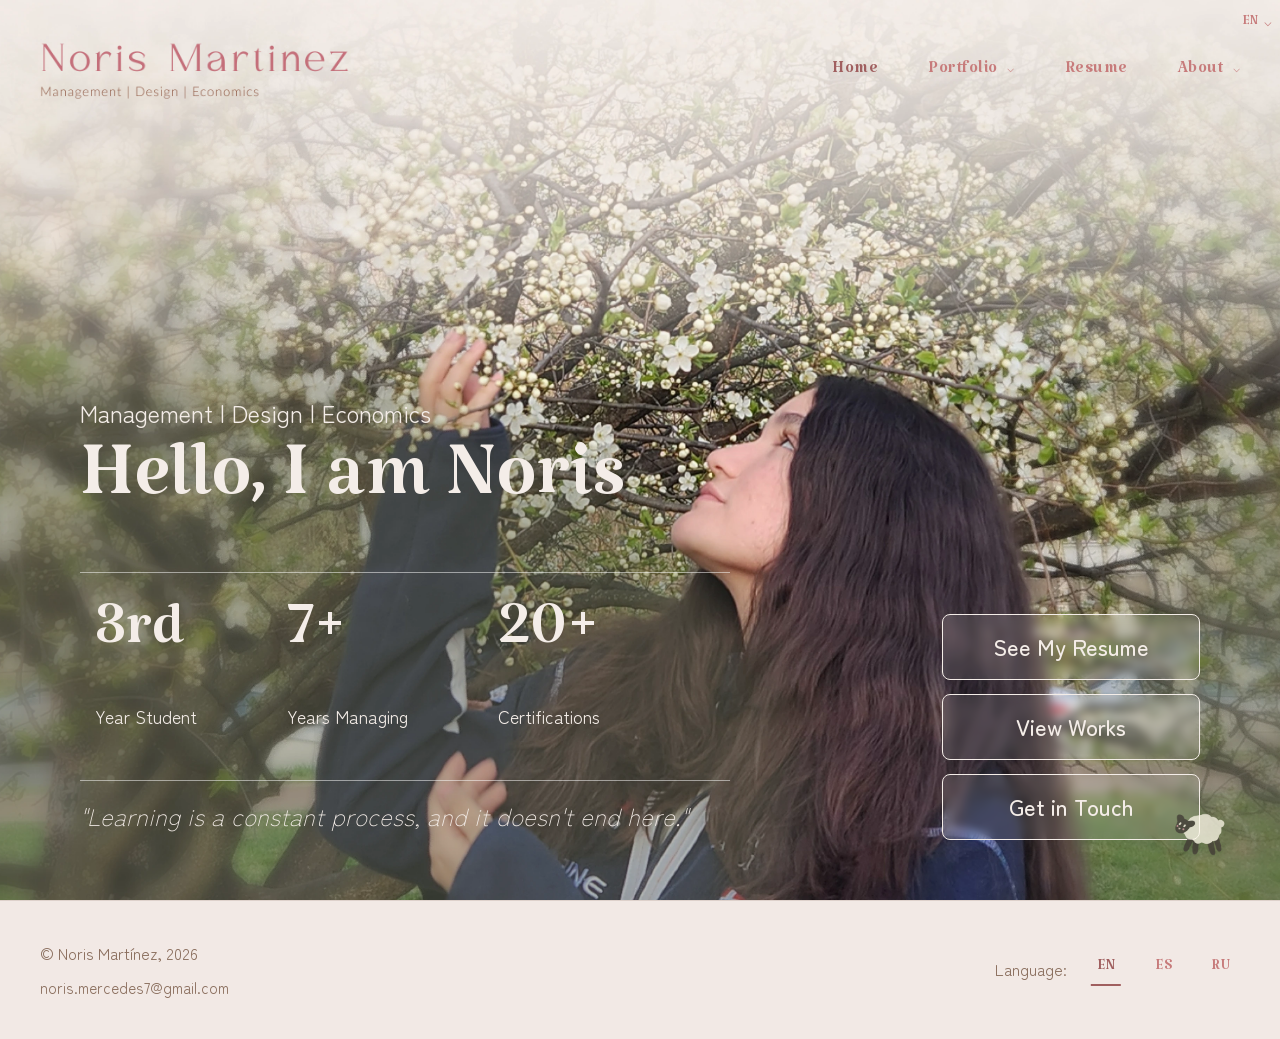
==== commit e4d22b22: "mobile v3" ====
--- a/index.html
+++ b/index.html
@@ -1524,302 +1524,533 @@
 
         }
 
-         @media (max-width: 768px) {
+         
+                        @media (max-width: 768px) {
+            /* ═══════════════════════════════════════════════════════════════
+               MOBILE DESIGN - Based on Figma Mockups
+               Frame 2085662955.png = Hero Page
+               Frame 2085662956.png = Other Pages
+               ═══════════════════════════════════════════════════════════════ */
+
+            /* ─── Base Mobile Styles ─── */
             body {
                 background-image: url('fondocel.webp');
                 background-attachment: fixed;
+                background-size: cover;
+                background-position: center;
+            }
+
+            body.page-home {
+                background-image: url('fondocel.webp');
+                background-attachment: fixed;
+                background-size: cover;
+                background-position: center;
             }
 
             .container {
-                padding: 0 15px;
-            }
-
+                padding: 0 20px;
+            }
+
+            /* ─── Mobile Header (Shared across all pages) ─── */
             header {
-                flex-direction: column;
-                gap: 15px;
-                padding: 20px 0 10px;
+                position: relative;
+                z-index: 100;
+                background: transparent;
+                padding: 0;
+            }
+
+            header .container {
+                display: flex !important;
+                flex-direction: column !important;
+                align-items: center !important;
+                justify-content: flex-start !important;
+                padding: 20px 20px 10px !important;
+                gap: 8px !important;
+            }
+
+            /* Logo / Name - Centered */
+            .logo {
+                order: 1;
+                margin: 0 auto;
+                text-align: center;
+            }
+
+            .logo img {
+                height: auto;
+                max-height: 50px;
+            }
+
+            .logo-desktop {
+                display: none !important;
+            }
+
+            .logo-mobile {
+                display: block !important;
+            }
+
+            /* Language Switcher - Fixed top right, outside container flow */
+            .header-language-switcher {
+                position: fixed !important;
+                top: 14px !important;
+                right: 14px !important;
+                z-index: 10002;
+            }
+
+            .current-lang-btn {
+                font-size: 0.9rem;
+                padding: 4px 10px;
+                color: #c77b7b;
+                background: rgba(246, 240, 234, 0.85);
+                backdrop-filter: blur(8px);
+                border-radius: 6px;
+                border: 1px solid rgba(199, 123, 123, 0.3);
+            }
+
+            /* Navigation - Horizontal, centered */
+            nav {
+                order: 2;
+                width: 100%;
+            }
+
+            nav ul {
+                display: flex;
+                justify-content: center;
+                gap: 20px;
+                flex-wrap: nowrap;
+                width: 100%;
+                padding: 0;
+                margin: 5px 0 0;
+            }
+
+            nav li {
+                flex-shrink: 0;
+            }
+
+            nav a {
+                font-size: 0.95rem;
+                padding: 5px 0;
+                color: #c77b7b;
+                white-space: nowrap;
+            }
+
+            nav a.active {
+                color: #a05f5f;
             }
 
             .dropdown-arrow {
-                font-size: 0.8rem;
-                margin-left: 4px;
-            }
-
-            .logo-desktop {
-                display: none;
-            }
-
-            .logo-mobile {
-                display: block;
-            }
-
-            .logo img {
-                height: 45px;
-            }
-
-            nav ul {
-                flex-wrap: wrap; 
-                justify-content: center; 
-                gap: 15px; 
-                width: 100%;
-                overflow-x: hidden;
-            }
-
-            nav li {
-                flex-shrink: 1;
-            }
-
-            nav a {
-                font-size: 1rem;
-                padding: 5px 10px;
-            }
-
+                font-size: 0.7rem;
+                margin-left: 3px;
+            }
+
+            /* Dropdown menu for mobile */
             .dropdown-menu {
                 position: fixed !important;
                 left: 50% !important;
-                top: 25% !important;
-                transform: translateX(-50%) translateY(-25%) !important;
+                top: 50% !important;
+                transform: translate(-50%, -50%) !important;
                 width: 85%;
-                max-width: 280px;
+                max-width: 300px;
                 background: rgba(246, 240, 234, 0.98);
+                backdrop-filter: blur(15px);
+                border-radius: 16px;
+                padding: 20px 0;
+                box-shadow: 0 20px 60px rgba(0,0,0,0.2);
                 z-index: 10000;
             }
-            
-            nav li.dropdown-active .dropdown-menu {
-                opacity: 1 !important;
-                visibility: visible !important;
-            }
-
-            .decorative-line {
-                margin: 10px 0 20px;
-            }
-
-            .decorative-line::after {
-                font-size: 1rem;
-            }
-
-            /* ── HERO MOBILE ── */
-            .hero {
-                height: 100svh;
-                min-height: 100svh;
-                padding: 0 20px 40px;
+
+            .dropdown-menu a {
+                font-size: 1.1rem;
+                padding: 12px 20px;
+                text-align: center;
+            }
+
+            /* ─── HERO PAGE (Home) ─── */
+            body.page-home .hero {
+                position: relative;
+                width: 100vw;
+                height: 100dvh;
+                max-height: 100dvh;
+                min-height: unset;
+                margin-left: calc(-50vw + 50%);
+                margin-right: calc(-50vw + 50%);
+                padding: 0;
+                background-image: url('heroprofphoto.webp');
+                background-size: cover;
+                background-position: center center;
                 display: flex;
                 flex-direction: column;
                 justify-content: flex-end;
                 align-items: center;
                 text-align: center;
-                gap: 0;
-            }
-
-            .hero-text {
+                overflow: visible;
+            }
+
+            /* Contain home page to exactly viewport height — no gap before footer */
+            #home.page.active {
+                height: 100dvh;
+                max-height: 100dvh;
+                overflow: hidden;
+                padding: 0;
+                margin: 0;
+            }
+
+            /* Remove dark gradient overlay - keep original look */
+            body.page-home .hero::before {
+                display: none;
+            }
+
+            /* Hero text container - centered */
+            body.page-home .hero-text {
+                position: relative;
+                z-index: 2;
                 width: 100%;
+                max-width: 100%;
+                padding: 0 20px 10px;
                 display: flex;
                 flex-direction: column;
                 align-items: center;
-            }
-
-            .hero-text h2 {
-                font-size: 2.8rem;
+                justify-content: flex-end;
                 text-align: center;
-                margin-bottom: 10px;
+                margin: 0 auto;
+                box-sizing: border-box;
+                flex-shrink: 1;
+            }
+
+            /* Tagline on hero */
+            body.page-home .hero-text > p:first-child {
+                font-family: 'Zen Maru Gothic', sans-serif !important;
+                font-size: 0.78rem !important;
+                color: rgb(244, 237, 232, 1) !important;
+                letter-spacing: 2.5px;
+                text-transform: uppercase;
+                margin-bottom: 8px;
+                font-weight: 300;
+                text-align: center;
+                width: 100%;
+            }
+
+            /* Main title "Hello, I am Noris" */
+            body.page-home .hero-text h2 {
+                font-size: 3rem !important;
+                color: rgb(244, 237, 232, 1) !important;
+                font-weight: 400;
                 line-height: 1.1;
-            }
-
-            .hero-text p,
-            .hero-text .hero-subtitle {
+                margin-bottom: 15px;
                 text-align: center;
-                font-size: 0.95rem !important;
-                margin-bottom: 12px !important;
-            }
-
-            .hero-text .philosophy {
-                text-align: center;
-                font-size: 0.85rem;
-                margin-top: 12px !important;
-                padding-top: 10px;
-            }
-
-            .hero-image {
-                display: none;
-            }
-
-            .hero-cta {
+                width: 100%;
+            }
+
+            /* Highlights section - centered */
+            body.page-home .hero-highlights {
                 display: flex;
                 flex-direction: row;
-                flex-wrap: nowrap;
-                justify-content: center;
-                gap: 8px;
-                margin-top: 18px;
-                margin-bottom: 0;
+                justify-content: space-around;
+                align-items: flex-start;
+                gap: 0;
+                margin: 8px auto 8px;
+                padding: 12px 0 0;
+                border-top: 1px solid rgba(255,255,255,0.4);
                 width: 100%;
-            }
-
-            .cta-button {
+                max-width: 100%;
+                box-sizing: border-box;
+            }
+
+            body.page-home .highlight-item {
                 flex: 1;
                 text-align: center;
-                padding: 8px 6px;
-                font-size: 0.78rem;
-                white-space: nowrap;
-            }
-
-            .image-placeholder {
+                padding: 0 4px;
+                display: flex;
+                flex-direction: column;
+                align-items: center;
+            }
+
+            body.page-home .highlight-number {
+                font-family: 'Katibeh', 'Gabriela', serif !important;
+                font-size: 2.8rem !important;
+                color: rgb(244, 237, 232, 1) !important;
+                font-weight: 400;
+                line-height: 1;
+                display: block;
+                margin-bottom: 4px;
+                text-align: center;
+            }
+
+            body.page-home .highlight-label {
+                font-family: 'Zen Maru Gothic', sans-serif !important;
+                font-size: 0.72rem !important;
+                color: rgb(244, 237, 232, 1) !important;
+                line-height: 1.3;
+                text-transform: uppercase;
+                letter-spacing: 0.5px;
+                text-align: center;
+            }
+
+            /* Philosophy quote - centered */
+            body.page-home .hero-text .philosophy {
+                font-size: 0.85rem !important;
+                color: rgb(244, 237, 232, 1) !important;
+                font-style: italic;
+                margin: 6px auto 10px;
+                padding: 0;
+                border: none;
+                max-width: 320px;
+                line-height: 1.4;
+                text-align: center;
                 width: 100%;
-                max-width: 280px;
-                height: auto;
-                aspect-ratio: 3/4;
-                margin: 0 auto;
-            }
-            .hero-highlights {
+            }
+
+            /* CTA Buttons - centered horizontal row */
+            body.page-home .hero-cta {
+                position: relative;
+                z-index: 2;
+                right: auto;
+                bottom: auto;
                 display: flex;
                 flex-direction: row;
-                gap: 0;
-                margin-top: 16px !important;
-                margin-bottom: 16px !important;
-                padding: 16px 0 0;
-                justify-content: space-around;
+                justify-content: center;
+                align-items: center;
+                gap: 8px;
                 width: 100%;
-            }
-
-            .highlight-item {
-                flex: 0 1 auto;
+                max-width: 500px;
+                padding: 0 15px 24px;
+                margin: 0 auto;
+                box-sizing: border-box;
+            }
+
+            body.page-home .cta-button {
+                flex: 1 1 0;
+                min-width: 0;
+                padding: 12px 6px;
+                font-size: 0.75rem;
+                border: 1px solid rgb(244, 237, 232, 1);
+                border-radius: 8px;
+                color: rgb(244, 237, 232, 1);
+                background: rgba(255,255,255,0.1);
+                backdrop-filter: blur(4px);
                 text-align: center;
-                min-width: 80px;
-            }
-
-            
-            .highlight-number {
-                font-size: 2.2rem;
-            }
-            
-            .highlight-label {
-                font-size: 0.85rem;
-            }
-            
-            .hero-text .philosophy {
-                margin-top: 25px !important;
-                padding-top: 15px;
-                font-size: 0.95rem;
-            }
-
-
-            .image-placeholder {
-                width: 100%;
-                max-width: 350px;
-                height: auto;
-                aspect-ratio: 3/4;
-            }
+                white-space: nowrap;
+                letter-spacing: 0.3px;
+                text-decoration: none;
+                cursor: pointer;
+                transition: background 0.2s;
+            }
+
+            body.page-home .cta-button:hover {
+                background: rgba(255,255,255,0.25);
+            }
+
+            /* ─── OTHER PAGES (Non-home) ─── */
+            /* Keep original background image */
+            body:not(.page-home) {
+                background-image: url('fondocel.webp');
+                background-attachment: fixed;
+                background-size: cover;
+                background-position: center;
+            }
+
+            /* ─── Shared Mobile Components ─── */
 
             .section-title {
-                font-size: 2.8rem;
-                margin-bottom: 40px;
+                font-size: 2.4rem;
+                margin-bottom: 30px;
+                margin-top: 10px;
+                text-align: center;
+            }
+
+            /* Projects / Designs listing pages */
+            .portfolio-section,
+            .certifications-section {
+                padding: 0 0 40px;
+            }
+
+            .back-button {
+                display: inline-flex;
+                margin-bottom: 20px;
             }
 
             .portfolio-cards,
             .portfolio-grid {
                 grid-template-columns: 1fr;
-                grid-gap: 30px;
-                padding: 0 0px;
-            }
-
-            .portfolio-card {
-                padding: 40px 30px;
-            }
-
-            .portfolio-card h3 {
-                font-size: 2.8rem;
+                gap: 20px;
+                padding: 0 0 40px;
+                width: 100%;
+            }
+
+            /* Category titles span full single column */
+            .cert-category-title {
+                grid-column: 1 / -1;
+                font-size: 1.6rem;
+                margin: 20px 0 10px;
             }
 
             .portfolio-cards.three-cards {
                 grid-template-columns: 1fr;
             }
 
-            .portfolio-card p {
-                font-size: 1rem;
+            .portfolio-card {
+                padding: 35px 25px;
+            }
+
+            .portfolio-card h3 {
+                font-size: 2.2rem;
             }
 
             .portfolio-item {
-                min-height: 250px;
-                padding: 0 20px;
+                min-height: 200px;
+                aspect-ratio: 16/10;
                 width: 100%;
-            }
-
+                margin: 0 auto;
+            }
+
+            /* Always show project title on mobile (no hover on touch) */
             .portfolio-item-content {
-                padding: 20px;
-                transform: translateY(100%); 
-                background: linear-gradient(to top, rgba(196, 159, 137, 0.625) 0%, transparent 100%);
-                transition: transform 0.4s;
-            }
-
-            .portfolio-item:hover .portfolio-item-content, 
-            .portfolio-item:focus .portfolio-item-content { 
-                transform: translateY(0); 
+                transform: translateY(0);
+                padding: 15px;
             }
 
             .portfolio-item h3 {
-                font-size: 2rem;
+                font-size: 1.5rem;
             }
 
             .portfolio-item p {
-                font-size: 0.9rem;
-            }
-
-            .back-button {
-                font-size: 1rem;
-                margin-bottom: 30px;
+                font-size: 0.85rem;
             }
 
             .cert-grid {
                 grid-template-columns: 1fr;
-                gap: 20px;
+                gap: 15px;
             }
 
             .cert-card {
-                padding: 25px;
+                padding: 20px;
             }
 
             .cert-card h3 {
-                font-size: 1.6rem;
+                font-size: 1.4rem;
             }
 
             .project-detail h2 {
-                font-size: 2.8rem;
-                margin-bottom: 25px;
-            }
-
-            .project-content {
-                gap: 30px;
-            }
-
-            .project-info h3 {
-                font-size: 1.7rem;
-            }
-
-            .project-info p {
-                font-size: 1rem;
-            }
-
-            .project-details-list {
-                padding: 15px;
-            }
-
-            .project-gallery {
-                margin-top: 40px;
-                padding-top: 30px;
-            }
-
-            .project-gallery h3 {
                 font-size: 2rem;
                 margin-bottom: 20px;
             }
 
-            .gallery-grid {
+            .project-content {
+                grid-template-columns: 1fr;
+                gap: 25px;
+            }
+
+            .about-section {
+                grid-template-columns: 1fr;
+                gap: 30px;
+            }
+
+            .about-image-placeholder {
+                width: 100%;
+                max-width: 100%;
+                height: auto;
+                aspect-ratio: 4/5;
+            }
+
+            .about-content h2 {
+                font-size: 2.4rem;
+                margin-bottom: 20px;
+            }
+
+            .hobbies-grid {
+                grid-template-columns: 1fr;
+                gap: 10px;
+            }
+
+            .testimonials-grid {
+                grid-template-columns: 1fr;
+                gap: 20px;
+            }
+
+            .testimonial-card {
+                padding: 25px 20px;
+            }
+
+            .resume-block h3 {
+                font-size: 1.8rem;
+            }
+
+            .resume-item h4 {
+                font-size: 1.3rem;
+            }
+
+            .skills-grid {
                 grid-template-columns: repeat(2, 1fr);
+                gap: 10px;
+            }
+
+            .skill-item {
+                font-size: 0.85rem;
+                padding: 8px 12px;
+            }
+
+            .contact-section {
+                padding: 40px 0;
+            }
+
+            .contact-section h2 {
+                font-size: 2.4rem;
+            }
+
+            .contact-info {
+                flex-direction: column;
+                gap: 25px;
+            }
+
+            .contact-item {
+                padding: 0 0 20px 0;
+                border-right: none;
+                border-bottom: 1px solid rgba(139, 111, 94, 0.2);
+            }
+
+            .contact-item:last-child {
+                border-bottom: none;
+                padding-bottom: 0;
+            }
+
+            footer {
+                margin-top: 40px;
+                padding: 25px 0;
+            }
+
+            .footer-content {
+                flex-direction: column;
+                align-items: center;
+                gap: 20px;
+                text-align: center;
+            }
+
+            .language-switcher {
                 gap: 15px;
             }
 
+            /* Decorative sheep - smaller on mobile */
+            .decorative-sheep {
+                width: 50px;
+                height: 50px;
+                bottom: 15px;
+                right: 15px;
+            }
+
+            .decorative-sheep::after {
+                bottom: 60px;
+                font-size: 0.7rem;
+                padding: 5px 8px;
+            }
+
+            /* Sparkles - hide on mobile for performance */
+            .sparkles {
+                display: none;
+            }
+
+            /* Lightbox adjustments */
             .lightbox-nav {
                 font-size: 2rem;
-                padding: 15px 10px;
+                padding: 12px 8px;
             }
 
             .lightbox-nav.prev { left: 10px; }
@@ -1830,326 +2061,63 @@
                 right: 15px;
                 font-size: 2.5rem;
             }
-
-            .about-section {
-                gap: 40px;
-                padding: 30px 0;
-            }
-
-            .about-image-placeholder {
-                width: 100%;
-                max-width: 350px;
-                height: auto;
-                aspect-ratio: 5/6;
-                margin: 0 auto;
+        }
+@media (max-width: 480px) {
+            .container {
+                padding: 0 12px;
+            }
+
+            nav ul {
+                gap: 10px;
+            }
+
+            nav a {
+                font-size: 0.85rem;
+            }
+
+            .hero-text h2 {
+                font-size: 2.6rem;
+            }
+
+            .hero-highlights {
+                gap: 0;
+                padding: 15px 0 0;
+            }
+
+            .highlight-number {
+                font-size: 2rem;
+            }
+
+            .highlight-label {
+                font-size: 0.7rem;
+            }
+
+            .section-title {
+                font-size: 2rem;
+            }
+
+            .portfolio-card h3 {
+                font-size: 1.9rem;
+            }
+
+            .portfolio-item h3 {
+                font-size: 1.4rem;
+            }
+
+            .project-detail h2 {
+                font-size: 1.7rem;
             }
 
             .about-content h2 {
-                font-size: 2.8rem;
-                margin-bottom: 30px;
-            }
-
-            .about-content p {
-                font-size: 1.05rem;
-            }
-            
-            .hobbies-section {
-                margin-top: 60px;
-                padding: 40px 0;
-            }
-
-            .hobbies-section h3 {
-                font-size: 2.5rem;
-                margin-bottom: 35px;
-            }
-
-            .hobbies-grid {
-                grid-template-columns: 1fr;
-            }
-
-            .hobby-card {
-                padding: 25px;
-            }
-
-            .about-right-column {
-                gap: 30px;
-            }
-
-            .hobby-title {
-                font-size: 1.6rem;
-            }
-
-            .hobby-arrow {
-                font-size: 1.3rem;
-            }
-
-            .hobby-description p {
-                font-size: 0.95rem;
-            }
-
-            .testimonials-section {
-                margin-top: 60px;
-                padding: 40px 0;
-            }
-
-            .testimonials-section h3 {
-                font-size: 2.5rem;
-                margin-bottom: 35px;
-            }
-
-            .testimonials-grid {
-                gap: 25px;
+                font-size: 2rem;
+            }
+
+            .contact-section h2 {
+                font-size: 2rem;
             }
 
             .testimonial-card {
-                padding: 30px 25px;
-                gap: 20px;
-            }
-
-            .testimonial-quote {
-                font-size: 0.98rem;
-                line-height: 1.65;
-            }
-
-            .author-info h4 {
-                font-size: 1.4rem;
-            }
-
-            .author-info p {
-                font-size: 0.88rem;
-            }
-
-            .resume-section {
-                padding: 30px 0 60px;
-            }
-
-            .resume-header {
-                margin-bottom: 30px;
-            }
-
-            .download-cv-btn {
-                font-size: 1rem;
-                padding: 12px 28px;
-            }
-
-            .resume-block {
-                margin-bottom: 50px;
-            }
-
-            .resume-block h3 {
-                font-size: 2rem;
-                margin-bottom: 25px;
-            }
-
-            .resume-item {
-                padding: 20px;
-                margin-bottom: 25px;
-            }
-
-            .resume-item h4 {
-                font-size: 1.5rem;
-            }
-
-            .resume-item-date {
-                font-size: 0.88rem;
-            }
-
-            .resume-item-subtitle {
-                font-size: 1rem;
-            }
-
-            .resume-item p {
-                font-size: 0.95rem;
-            }
-
-            .skills-grid {
-                grid-template-columns: repeat(auto-fit, minmax(140px, 1fr));
-                gap: 12px;
-            }
-
-            .skill-item {
-                font-size: 0.92rem;
-                padding: 10px 15px;
-            }
-
-            .contact-section {
-                padding: 60px 0;
-            }
-
-            .contact-section h2 {
-                font-size: 2.8rem;
-                margin-bottom: 25px;
-            }
-
-            .contact-intro {
-                font-size: 1.05rem;
-                margin-bottom: 40px;
-            }
-
-            .contact-info {
-                flex-direction: column;
-                gap: 30px;
-            }
-
-            .contact-item {
-                padding: 0 0 25px 0;
-                border-right: none;
-                border-bottom: 1px solid rgba(139, 111, 94, 0.3);
-            }
-
-            .contact-item:last-child {
-                border-bottom: none;
-                padding-bottom: 0;
-            }
-
-            .contact-item h3 {
-                font-size: 1.6rem;
-                margin-bottom: 12px;
-            }
-
-            .contact-item p {
-                font-size: 1rem;
-            }
-
-            footer {
-                margin-top: 60px;
-                padding: 30px 0;
-            }
-
-            .footer-content {
-                padding: 0 20px;
-                flex-direction: column;
-                align-items: flex-start;
-                gap: 25px;
-            }
-
-            .footer-left {
-                gap: 6px;
-            }
-
-            .footer-copyright {
-                font-size: 0.95rem;
-            }
-
-            .footer-email {
-                font-size: 0.9rem;
-            }
-
-            .language-switcher {
-                gap: 15px;
-            }
-
-            .language-switcher span {
-                font-size: 0.95rem;
-            }
-
-            .lang-btn {
-                font-size: 1.1rem;
-            }
-
-            .header-language-switcher {
-                top: 15px;
-                right: 15px;
-            }
-
-            .current-lang-btn {
-                font-size: 1rem;
-                padding: 6px 12px;
-            }
-
-            .decorative-sheep {
-                width: 60px;
-                height: 60px;
-                bottom: 20px;
-                right: 20px;
-            }
-
-            .decorative-sheep::after {
-                bottom: 80px;
-                font-size: 0.75rem;
-                padding: 6px 10px;
-            }
-
-            .sparkle {
-                font-size: 0.8rem;
-            }
-
-            .sparkles {
-                display: none;
-            }
-            .portfolio-cards,
-            .portfolio-grid {
-                grid-template-columns: 1fr;
-            }
-        }
-
-        @media (max-width: 480px) {
-            .container {
-                padding: 0 15px;
-            }
-
-            nav ul {
-                gap: 12px;
-            }
-
-            nav a {
-                font-size: 1rem;
-            }
-
-            .hero-text h2 {
-                font-size: 2.2rem;
-            }
-            
-            .image-placeholder {
-                max-width: 220px;
-            }
-
-            .hero-highlights {
-                flex-direction: row;
-                gap: 15px;
-                justify-content: space-between;
-            }
-            
-            .highlight-item {
-                flex: 1;
-                min-width: 0;
-            }
-            
-            .highlight-number {
-                font-size: 1.8rem;
-            }
-
-
-            .highlight-label {
-                font-size: 0.8rem;
-            }
-
-            .section-title {
-                font-size: 2.3rem;
-            }
-
-            .portfolio-card h3 {
-                font-size: 2.3rem;
-            }
-
-            .portfolio-item h3 {
-                font-size: 1.7rem;
-            }
-
-            .project-detail h2 {
-                font-size: 2.3rem;
-            }
-
-            .about-content h2 {
-                font-size: 2.3rem;
-            }
-
-            .contact-section h2 {
-                font-size: 2.3rem;
-            }
-
-            .testimonial-card {
-                padding: 25px 20px;
+                padding: 20px 15px;
             }
 
             .resume-item-header {
@@ -2161,36 +2129,13 @@
             .skills-grid {
                 grid-template-columns: 1fr;
             }
-        }
-    
-        /* ── Russian font override: Gabriela ── */
-        html[lang="ru"] nav a,
-        html[lang="ru"] .hero-text h2,
-        html[lang="ru"] .highlight-number,
-        html[lang="ru"] .section-title,
-        html[lang="ru"] .portfolio-card h3,
-        html[lang="ru"] .portfolio-item h3,
-        html[lang="ru"] .cert-card h3,
-        html[lang="ru"] .cert-category-title,
-        html[lang="ru"] .project-detail h2,
-        html[lang="ru"] .project-info h3,
-        html[lang="ru"] .project-gallery h3,
-        html[lang="ru"] .about-content h2,
-        html[lang="ru"] .hobbies-section h3,
-        html[lang="ru"] .hobby-title,
-        html[lang="ru"] .testimonials-section h3,
-        html[lang="ru"] .author-info h4,
-        html[lang="ru"] .resume-block h3,
-        html[lang="ru"] .resume-item h4,
-        html[lang="ru"] .contact-section h2,
-        html[lang="ru"] .lang-btn,
-        html[lang="ru"] .current-lang-btn,
-        html[lang="ru"] .cta-button,
-        html[lang="ru"] .back-button,
-        html[lang="ru"] .download-cv-btn,
-        html[lang="ru"] .cert-btn {
-            font-family: 'Gabriela', serif;
-        }
+
+            .cta-button {
+                font-size: 0.7rem;
+                padding: 8px 5px;
+            }
+        }
+
 </style>
 </head>
 <body>
@@ -2409,13 +2354,13 @@
                     </div>
                     
                     <h3 class="cert-category-title" data-i18n="designs.cat.uiux">UI/UX Design</h3>
-                    <div class="portfolio-item" onclick="showPage('design3')" style="background-image: url('UI_Concept1.png');">
+                    <div class="portfolio-item" onclick="showPage('design3')" style="background-image: url('UI_Concept1.webp');">
                         <div class="portfolio-item-content">
                             <h3 data-i18n="design.ecorides.title">Ecorides -  Your City, to an eco rhythm</h3>
                             <p data-i18n="design.ecorides.desc">Design for mobile app for the olimpic UNECO 2025</p>
                         </div>
                     </div>
-                    <div class="portfolio-item" onclick="showPage('design4')" style="background-image: url('UI_Concept2.png');">
+                    <div class="portfolio-item" onclick="showPage('design4')" style="background-image: url('UI_Concept2.webp');">
                         <div class="portfolio-item-content">
                             <h3 data-i18n="design.3ont.title">3ont Up - Brighting up the grey days!</h3>
                             <p data-i18n="design.3ont.desc">Design for an app to rent umbrellas, startup idea for contest.</p>
@@ -2423,13 +2368,13 @@
                     </div>
                     
                     <h3 class="cert-category-title" data-i18n="designs.cat.illustration">Illustration & Drawings</h3>
-                    <div class="portfolio-item" onclick="showPage('design5')" style="background-image: url('cartoonport.png');">
+                    <div class="portfolio-item" onclick="showPage('design5')" style="background-image: url('cartoonport.webp');">
                         <div class="portfolio-item-content">
                             <h3 data-i18n="design.cartoon.title">Cartoon Illustrations</h3>
                             <p data-i18n="designs.desc.generic">Brief description of the design project</p>
                         </div>
                     </div>
-                    <div class="portfolio-item" onclick="showPage('design6')" style="background-image: url('renderport.png');">
+                    <div class="portfolio-item" onclick="showPage('design6')" style="background-image: url('renderport.webp');">
                         <div class="portfolio-item-content">
                             <h3 data-i18n="design.rendered.title">Rendered Illustrations</h3>
                             <p data-i18n="designs.desc.generic">Brief description of the design project</p>
@@ -2653,7 +2598,7 @@
                 <h2>Ecorides - 2025</h2>
                 <div class="project-content">
                     <div class="project-image-large">
-                        <img src="UI_Concept1.png" alt="Design 3 Details" loading="lazy">
+                        <img src="UI_Concept1.webp" alt="Design 3 Details" loading="lazy">
                     </div>
                     <div class="project-info">
                         <h3>Ecorides - Your city, to an eco rhythm</h3>
@@ -2693,7 +2638,7 @@
                 <h2>3ont Up - 2024</h2>
                 <div class="project-content">
                     <div class="project-image-large">
-                        <img src="UI_Concept2.png" alt="Design 4 Details" loading="lazy">
+                        <img src="UI_Concept2.webp" alt="Design 4 Details" loading="lazy">
                     </div>
                     <div class="project-info">
                         <h3>3ont Up - Brighting up the grey days!</h3>
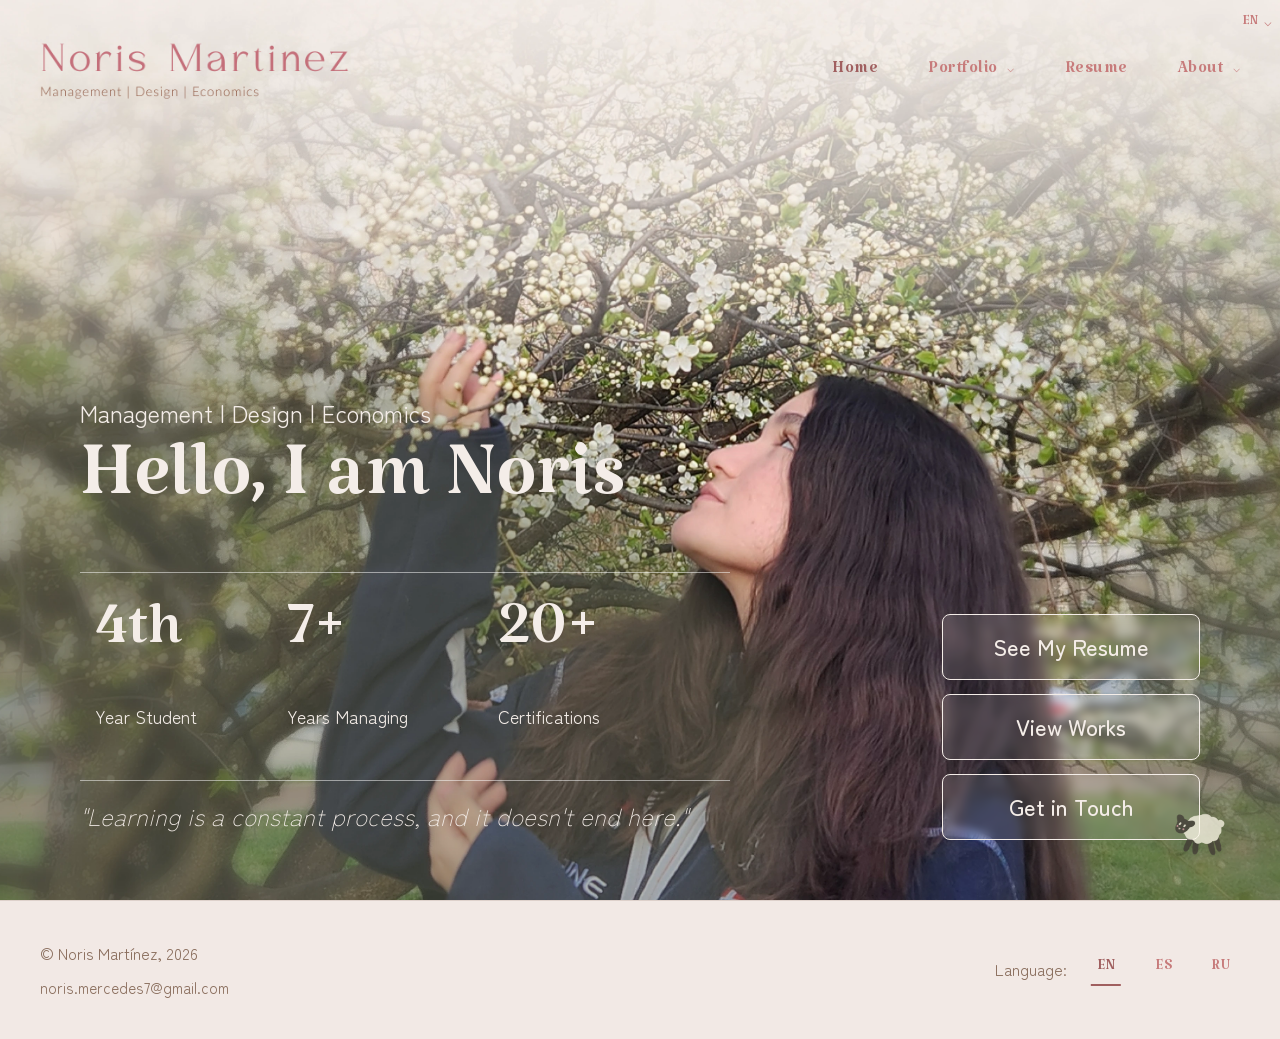
==== commit 2ae58b82: "Update index.html" ====
--- a/index.html
+++ b/index.html
@@ -1551,21 +1551,38 @@
                 padding: 0 20px;
             }
 
-            /* ─── Mobile Header (Shared across all pages) ─── */
-            header {
+            /* ─── Mobile Header ─── */
+            /* On home: float over the hero (transparent overlay) */
+            body.page-home header {
+                position: absolute !important;
+                top: 0;
+                left: 0;
+                right: 0;
+                z-index: 200;
+                background: transparent;
+                padding: 0;
+            }
+
+            /* On other pages: normal flow */
+            body:not(.page-home) header {
                 position: relative;
                 z-index: 100;
                 background: transparent;
                 padding: 0;
             }
 
+            header {
+                background: transparent;
+                padding: 0;
+            }
+
             header .container {
                 display: flex !important;
                 flex-direction: column !important;
                 align-items: center !important;
-                justify-content: flex-start !important;
-                padding: 20px 20px 10px !important;
-                gap: 8px !important;
+                justify-content: center !important;
+                padding: 18px 20px 12px !important;
+                gap: 6px !important;
             }
 
             /* Logo / Name - Centered */
@@ -1588,22 +1605,9 @@
                 display: block !important;
             }
 
-            /* Language Switcher - Fixed top right, outside container flow */
+            /* Language Switcher - hidden from header on mobile, only in footer */
             .header-language-switcher {
-                position: fixed !important;
-                top: 14px !important;
-                right: 14px !important;
-                z-index: 10002;
-            }
-
-            .current-lang-btn {
-                font-size: 0.9rem;
-                padding: 4px 10px;
-                color: #c77b7b;
-                background: rgba(246, 240, 234, 0.85);
-                backdrop-filter: blur(8px);
-                border-radius: 6px;
-                border: 1px solid rgba(199, 123, 123, 0.3);
+                display: none !important;
             }
 
             /* Navigation - Horizontal, centered */
@@ -1685,13 +1689,13 @@
                 overflow: visible;
             }
 
-            /* Contain home page to exactly viewport height — no gap before footer */
+            /* Contain home page — hero fills viewport, no overflow gap */
             #home.page.active {
                 height: 100dvh;
                 max-height: 100dvh;
-                overflow: hidden;
                 padding: 0;
                 margin: 0;
+                position: relative;
             }
 
             /* Remove dark gradient overlay - keep original look */
@@ -1758,10 +1762,11 @@
             body.page-home .highlight-item {
                 flex: 1;
                 text-align: center;
-                padding: 0 4px;
+                padding: 0 2px;
                 display: flex;
                 flex-direction: column;
                 align-items: center;
+                min-width: 0;
             }
 
             body.page-home .highlight-number {
@@ -1777,12 +1782,14 @@
 
             body.page-home .highlight-label {
                 font-family: 'Zen Maru Gothic', sans-serif !important;
-                font-size: 0.72rem !important;
+                font-size: 0.65rem !important;
                 color: rgb(244, 237, 232, 1) !important;
                 line-height: 1.3;
                 text-transform: uppercase;
                 letter-spacing: 0.5px;
                 text-align: center;
+                word-break: break-word;
+                white-space: normal;
             }
 
             /* Philosophy quote - centered */
@@ -1902,18 +1909,12 @@
                 margin: 0 auto;
             }
 
-            /* Always show project title on mobile (no hover on touch) */
-            .portfolio-item-content {
-                transform: translateY(0);
-                padding: 15px;
-            }
-
             .portfolio-item h3 {
-                font-size: 1.5rem;
+                font-size: 1.6rem;
             }
 
             .portfolio-item p {
-                font-size: 0.85rem;
+                font-size: 0.9rem;
             }
 
             .cert-grid {
@@ -2206,7 +2207,7 @@
 
                     <div class="hero-highlights">
                         <div class="highlight-item">
-                            <span class="highlight-number">3rd</span>
+                            <span class="highlight-number">4th</span>
                             <span class="highlight-label" data-i18n="hero.highlight.year">Year Student</span>
                         </div>
                         <div class="highlight-item">
@@ -2340,15 +2341,15 @@
                 <h2 class="section-title" data-i18n="designs.title">Designs</h2>
                 <div class="portfolio-grid">
                     <h3 class="cert-category-title" data-i18n="designs.cat.graphic">Graphic Design</h3>
-                    <div class="portfolio-item" onclick="showPage('design1')" style="background-image: url('design1.jpg');">
+                    <div class="portfolio-item" onclick="showPage('design1')" style="background-image: url('hexabiol.png');">
                         <div class="portfolio-item-content">
-                            <h3>Design Title 1</h3>
+                            <h3>Hexabiol</h3>
                             <p>Brief description of the design project</p>
                         </div>
                     </div>
-                    <div class="portfolio-item" onclick="showPage('design2')" style="background-image: url('design2.jpg');">
+                    <div class="portfolio-item" onclick="showPage('design2')" style="background-image: url('KK.png');">
                         <div class="portfolio-item-content">
-                            <h3>Design Title 2</h3>
+                            <h3>Case Club Re-design | Polymer</h3>
                             <p>Brief description of the design project</p>
                         </div>
                     </div>
@@ -2411,6 +2412,11 @@
                     <h3 class="cert-category-title" data-i18n="certs.cat.cases">Cases, Conferences & Olympics</h3>
                     
                     <div class="cert-card">
+                        <h3 data-i18n="cert.rectors.title">Rector's Cup SPbPU | 2nd Place - Bank Saint Petersburg Case - 2026</h3>
+                        <p data-i18n="cert.rectors.desc">Team Polynova achieved 2nd place in the Rector's Cup 2026 case championship (Economics track) at SPbPU. Developed "BSPB.Business-Drive" — a banking ecosystem strategy for Bank Saint Petersburg targeting self-employed customers. Role: Designer & Analyst.</p>
+                        <a href="Rectors Cup Polynova 2026.pdf" class="cert-btn" data-i18n="ui.view.cert">View Certificate</a>
+                    </div>
+                    <div class="cert-card">
                         <h3 data-i18n="cert.cup_it.title">Changellenge CUP IT 2026 | High Quality Awards 15% - 2026</h3>
                         <p data-i18n="cert.cup_it.desc">Competed as part of team "Polynova" in the CUP IT 2026 championship organized by Changellenge, where over 4,500 students solved a business case and presented their solutions. Awarded the High Quality Awards diploma, recognizing solutions that ranked within the top 15% of all first-round submissions, in recognition of strong analytical skills and teamwork.</p>
                         <a href="Диплом CUP IT 2026.pdf" class="cert-btn" data-i18n="ui.view.cert">View Certificate</a>
@@ -2421,14 +2427,24 @@
                         <a href="Диплом победителя отборочного тура ГАЗПРОМ 2026.pdf" class="cert-btn" data-i18n="ui.view.cert">View Certificate</a>
                     </div>
                     <div class="cert-card">
+                        <h3 data-i18n="cert.unecon.title">International Olympic of Economics & Management | Section "International Economics" - 2025</h3>
+                        <p data-i18n="cert.unecon.desc">Winner in the nomination "The Team's Spirit". Olympic organized by UNECON, Saint Petersburg, Russia. This olimpic included stages such as individual solving (tasks related to international economics), team case solving (creation of startups to solve the case, this year being focused on Colombia) & presentation before the jury.</p>
+                        <a href="UNECON_Olimpiad_2025.pdf" class="cert-btn" data-i18n="ui.view.cert">View Certificate</a>
+                    </div>
+                    <div class="cert-card">
+                        <h3 data-i18n="cert.smrt.title">SMART CITY 2030 | Semi-Finalist - III International Project Competition</h3>
+                        <p data-i18n="cert.smrt.desc">Semi-Finalist in the III International Student and Young Scientist Project Competition "SMART CITY 2030: Sustainable Urban Development Management in BRICS Countries" at the Russian-African Forum. Developed a project on sustainable urban development for BRICS nations. Organized by IPMEIT, SPbPU.</p>
+                        <a href="SMART CITY 2030. 2026.pdf" class="cert-btn" data-i18n="ui.view.cert">View Certificate</a>
+                    </div>
+                    <div class="cert-card">
                         <h3 data-i18n="cert.case_connect.title">Case-Connect & Changellenge | Case championship - 2025</h3>
                         <p data-i18n="cert.case_connect.desc">Team "Polyphonia" participated in the case of MTC - Loyalty Program 2.0 and won in second place. Solved this project in two tours, where it was needed to think a new, fresh ideas for the MTC Program for how to get the most of their loyalty system. My roles were as the project's designer and analyst.</p>
                         <a href="CHparticipation.pdf" class="cert-btn" data-i18n="ui.view.cert">View Certificate</a>
                     </div>
                     <div class="cert-card">
-                        <h3 data-i18n="cert.unecon.title">International Olympic of Economics & Management | Section "International Economics" - 2025</h3>
-                        <p data-i18n="cert.unecon.desc">Winner in the nomination "The Team's Spirit". Olympic organized by UNECON, Saint Petersburg, Russia. This olimpic included stages such as individual solving (tasks related to international economics), team case solving (creation of startups to solve the case, this year being focused on Colombia) & presentation before the jury.</p>
-                        <a href="UNECON_Olimpiad_2025.pdf" class="cert-btn" data-i18n="ui.view.cert">View Certificate</a>
+                        <h3 data-i18n="cert.iz.title">Gazprom Neft Conference "Intelligent Procurement" - IPMEIT 2026</h3>
+                        <p data-i18n="cert.iz.desc">Participated in the All-Russian Scientific-Practical Conference "Intelligent Procurement" with support from PJSC Gazprom Neft. Engaged in discussions on digitalization trends in corporate procurement strategies and intelligent purchasing systems.</p>
+                        <a href="Certificate IZ Gazprom.pdf" class="cert-btn" data-i18n="ui.view.cert">View Certificate</a>
                     </div>
                     <div class="cert-card">
                         <h3 data-i18n="cert.spbu_conf.title">XXV International Scientific Conference "Media in the Modern World. Young Researchers" - 2026</h3>
@@ -2509,19 +2525,19 @@
             <div class="decorative-line"></div>
             <section class="project-detail">
                 <a class="back-button" onclick="showPage('designs')" data-i18n="ui.back.designs">Back to Designs</a>
-                <h2>Design Title 1</h2>
+                <h2>Hexabiol</h2>
                 <div class="project-content">
                     <div class="project-image-large">
-                        <img src="design1-detail.jpg" alt="Design 1 Details" loading="lazy">
+                        <img src="hexabiol.png" alt="Design 1 Details" loading="lazy">
                     </div>
                     <div class="project-info">
                         <h3 data-i18n="project.overview">Design Overview</h3>
                         <p>Detailed description of your design work. Explain the concept, creative process, and final outcome.</p>
                         <div class="project-details-list">
-                            <p><strong>Type:</strong> Logo Design / Branding / UI Design</p>
-                            <p><strong data-i18n="project.duration">Duration:</strong> Project timeline</p>
-                            <p><strong>Tools:</strong> Figma, Illustrator, etc.</p>
-                            <p><strong>Client/Purpose:</strong> Who it was for</p>
+                            <p><strong>Type:</strong> Logo Design / Branding</p>
+                            <p><strong data-i18n="project.duration">Duration:</strong> 1 month</p>
+                            <p><strong>Tools:</strong> Figma, Illustrator</p>
+                            <p><strong>Client/Purpose:</strong> Honduran entrepreneurial project</p>
                         </div>
                     </div>
                 </div>
@@ -2555,7 +2571,7 @@
                 <h2>Design Title 2</h2>
                 <div class="project-content">
                     <div class="project-image-large">
-                        <img src="design2-detail.jpg" alt="Design 2 Details" loading="lazy">
+                        <img src="KK.png" alt="Design 2 Details" loading="lazy">
                     </div>
                     <div class="project-info">
                         <h3 data-i18n="project.overview">Design Overview</h3>
@@ -3505,6 +3521,12 @@
     "cert.infop.title": "INFOP MS Excel Financial - 2024",
     "cert.infop.desc": "Certification of studies of MS Excel focused in the use for financial & accounting purposes, covering specific formulas, tools & information to make effective calculations and complete reports on these areas.",
 
+    "cert.iz.title": "Gazprom Neft Conference \"Intelligent Procurement\" - IPMEIT 2026",
+    "cert.iz.desc": "Participated in the All-Russian Scientific-Practical Conference \"Intelligent Procurement\" with support from PJSC Gazprom Neft. Engaged in discussions on digitalization trends in corporate procurement strategies and intelligent purchasing systems.",
+    "cert.smrt.title": "SMART CITY 2030 | Semi-Finalist - III International Project Competition",
+    "cert.smrt.desc": "Semi-Finalist in the III International Student and Young Scientist Project Competition \"SMART CITY 2030: Sustainable Urban Development Management in BRICS Countries\" at the Russian-African Forum. Developed a project on sustainable urban development for BRICS nations. Organized by IPMEIT, SPbPU.",
+    "cert.rectors.title": "Rector's Cup SPbPU | 2nd Place - Bank Saint Petersburg Case - 2026",
+    "cert.rectors.desc": "Team Polynova achieved 2nd place in the Rector's Cup 2026 case championship (Economics track) at SPbPU. Developed \"BSPB Business-Drive\" — a banking ecosystem strategy for Bank Saint Petersburg targeting self-employed customers. Role: Designer & Analyst.",
     "cert.cupit.title": "Changellenge CUP IT 2026 | High Quality Awards 15% - 2026",
     "cert.cupit.desc": "Competed as part of team \"Polynova\" in the CUP IT 2026 championship organized by Changellenge, where over 4,500 students solved a business case and presented their solutions. Awarded the High Quality Awards diploma, recognizing solutions that ranked within the top 15% of all first-round submissions, in recognition of strong analytical skills and teamwork.",
     "cert.gazprom.title": "Gazprom Student Olympiad | Winner of the Qualifying Stage, Economics - 2026",
@@ -3744,7 +3766,7 @@
     "nav.contact": "Contacto",
 
     // HERO
-    "hero.tagline": "Gestión | Diseño | Economía",
+    "hero.tagline": "Administración | Diseño | Economía",
     "hero.title": "Hola, soy Noris",
     "hero.highlight.year": "Año de carrera",
     "hero.highlight.managing": "Años gestionando",
@@ -3832,6 +3854,10 @@
     "cert.infop.title": "MS Excel Financiero INFOP - 2024",
     "cert.infop.desc": "Certificación de estudios de MS Excel enfocada en su uso para fines financieros y contables, cubriendo fórmulas específicas, herramientas e información para realizar cálculos efectivos y reportes completos en estas áreas.",
 
+    "cert.iz.title": "Conferencia Gazprom Neft \"Adquisiciones inteligentes \" - IPMEIT 2026",
+    "cert.iz.desc": "Participación en la Conferencia Científico-Práctica de toda Rusia \"Adquisiciones Inteligentes\" con el apoyo de PJSC Gazprom Neft. Análisis de las tendencias de digitalización en estrategias de compras corporativas y sistemas de adquisiciones inteligentes.",
+    "cert.rectors.title": "Copa del Rector 2026 | 2do Lugar - Caso del Banco de San Petersburgo",
+    "cert.rectors.desc": "El equipo Polynova obtuvo el 2do lugar en el campeonato de casos \"Copa del Rector 2026\" (trayectoria de Economía) en la SPbPU. Desarrollamos \"BSPB.Business-Drive\", una estrategia de ecosistema bancario para el Banco de San Petersburgo dirigida a clientes autónomos. Rol: Diseñadora y Analista.",
     "cert.cupit.title": "Changellenge CUP IT 2026 | High Quality Awards Top 15% - 2026",
     "cert.cupit.desc": "Competí como parte del equipo \"Polynova\" en el campeonato CUP IT 2026 organizado por Changellenge, donde más de 4.500 estudiantes resolvieron un caso de negocios y presentaron sus soluciones. Se nos otorgó el diploma High Quality Awards, reconociendo soluciones dentro del top 15% de todas las entregas de la primera ronda.",
     "cert.caseconnect.title": "Case-Connect & Changellenge | Campeonato de Cases - 2025",
@@ -3853,7 +3879,7 @@
 
     // ABOUT PAGE
     "about.title": "Sobre mí",
-    "about.p1": "Soy una estudiante de 22 años de Honduras, América Central, actualmente viviendo en la ciudad de San Petersburgo, Federación Rusa.",
+    "about.p1": "Soy una estudiante de 23 años de Honduras, América Central, actualmente viviendo en la ciudad de San Petersburgo, Federación Rusa.",
     "about.p2": "Estudio en la Universidad Politécnica de San Petersburgo Pedro el Grande (SPbPU), en el programa de Negocios Internacionales en inglés, actualmente cursando el tercer año.",
     "about.highschool.link": "✦ Información sobre estudios secundarios (disponible solo en español)",
     "about.hobbies.title": "Pasatiempos",
@@ -4017,7 +4043,7 @@
     "project4.title": "Banco Saint Petersburg — Más que una Cuenta, Rector's Cup 2026 (Final)",
     "project5.title": "Lenta Group — Concepto Final \"Hogar & Confort\" (Polynova)",
     "project6.title": "Lenta Group — Conceptos de Marketing: \"Lenta: Sabor & Alma\" y \"Lenta Light\"",
-    "project7.title": "MTS ECHO — Programa de Fidelización 2.0, Case Academy 2025",
+    "project7.title": "MTS ECHO — Programa de Lealtad 2.0, Case Academy 2025",
     "project8.title": "Fondos Inmobiliarios Modernos — Inversor del Futuro, Cup Russia 2026",
     "project9.title": "Avito Tape — Cup Moscow 2025 (Changellenge)",
     "project10.title": "Technologies of Trust — \"Campos de Maravillas\": Solución de Caso de Negocios — Case-Connect 2025",
@@ -4207,6 +4233,10 @@
     "cert.infop.title": "MS Excel Финансовый INFOP - 2024",
     "cert.infop.desc": "Сертификат об изучении MS Excel с упором на финансовые и бухгалтерские цели: специализированные формулы, инструменты и методы для эффективных расчётов и составления отчётности.",
 
+    "cert.iz.title": "Конференция «Газпром нефть»: «Интеллектуальные закупки» - ИПМЭиТ 2026",
+    "cert.iz.desc": "Участие во Всероссийской научно-практической конференции «Интеллектуальные закупки» при поддержке ПАО «Газпром нефть». Изучение трендов цифровизации корпоративных стратегий закупок и интеллектуальных систем снабжения.",
+    "cert.rectors.title": "Кубок Ректора 2026 | 2-е место — Кейс Банка «Санкт-Петербург»",
+    "cert.rectors.desc": "Команда Polynova заняла 2-е место в кейс-чемпионате «Кубок Ректора 2026» (направление «Экономика») в СПбПУ. Разработан проект «BSPB.Business-Drive» — стратегия банковского экосистемного продукта для Банка «Санкт-Петербург», ориентированная на самозанятых клиентов. Роль: Дизайнер и аналитик.",
     "cert.cupit.title": "Changellenge CUP IT 2026 | High Quality Awards — Топ 15% - 2026",
     "cert.cupit.desc": "Участвовала в составе команды «Polynova» в чемпионате CUP IT 2026 от Changellenge, в котором более 4500 студентов решали бизнес-кейс. Получила диплом High Quality Awards, отмечающий решения из топ 15% среди всех работ первого тура.",
     "cert.caseconnect.title": "Case-Connect & Changellenge | Кейс-чемпионат - 2025",
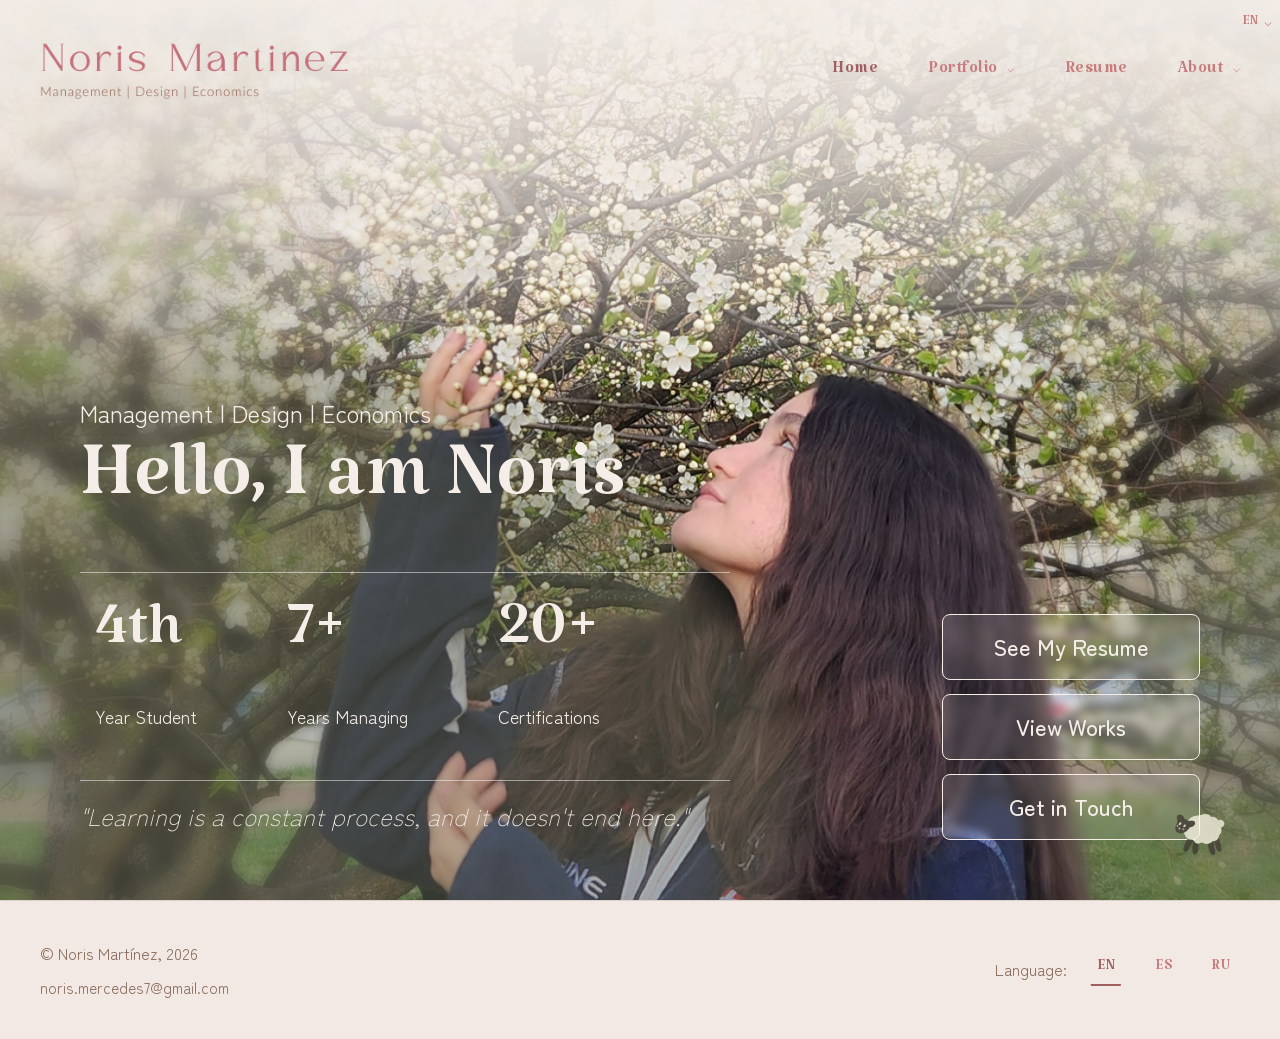
==== commit 1870eeb7: "New projects & designs in portfolio Added +7 new items in the protfolio section, translation and des" ====
--- a/index.html
+++ b/index.html
@@ -2322,6 +2322,32 @@
                             <p data-i18n="projects.listing.p10.desc">Brief description of the project and your role</p>
                         </div>
                     </div>
+                    </h3>
+                    <h3 class="cert-category-title" data-i18n="">Research & Project Development</h3>
+                    <div class="portfolio-item" onclick="showPage('project12')" style="background-image: url('FirstOrbitproject.webp');">
+                        <div class="portfolio-item-content">
+                            <h3 data-i18n="">HR Project "First Orbit"</h3>
+                            <p data-i18n="">Development of an onboarding program for interns and new employees in a the company</p>
+                        </div>
+                    </div>
+                    <div class="portfolio-item" onclick="showPage('project13')" style="background-image: url('Geo-Honduras.webp');">
+                        <div class="portfolio-item-content">
+                            <h3 data-i18n="">Research Project "Geopolitics of Honduras in 2026"</h3>
+                            <p data-i18n="">Informational report on the geopolitics of Honduras, its key challenges and opportunities</p>
+                        </div>
+                    </div>
+                    <div class="portfolio-item" onclick="showPage('project14')" style="background-image: url('Marketing Article.webp');">
+                        <div class="portfolio-item-content">
+                            <h3 data-i18n="">Article Presentation "Cross-Cultural Method for Advertisement Content"</h3>
+                            <p data-i18n="">Step-by-step method for marketing purposes in a cross-cultural context with the example of Russia & Honduras</p>
+                        </div>
+                    </div>
+                    <div class="portfolio-item" onclick="showPage('project15')" style="background-image: url('ConPul1.webp');">
+                        <div class="portfolio-item-content">
+                            <h3 data-i18n="">Article Presentation "Improving methods for assesing economic efficiency in small businesses"</h3>
+                            <p data-i18n="">Development of a method for small business to assess economical success with an adapted version for their needs</p>
+                        </div>
+                    </div>
                     <h3 class="cert-category-title" data-i18n="projects.cat.programming">Programming</h3>
                     <div class="portfolio-item" onclick="showPage('project11')" style="background-image: url('WebsiteProject.webp');">
                         <div class="portfolio-item-content">
@@ -2341,20 +2367,38 @@
                 <h2 class="section-title" data-i18n="designs.title">Designs</h2>
                 <div class="portfolio-grid">
                     <h3 class="cert-category-title" data-i18n="designs.cat.graphic">Graphic Design</h3>
-                    <div class="portfolio-item" onclick="showPage('design1')" style="background-image: url('hexabiol.png');">
+                    <div class="portfolio-item" onclick="showPage('design1')" style="background-image: url('hexabiol.webp');">
                         <div class="portfolio-item-content">
                             <h3>Hexabiol</h3>
                             <p>Brief description of the design project</p>
                         </div>
                     </div>
-                    <div class="portfolio-item" onclick="showPage('design2')" style="background-image: url('KK.png');">
+                    <div class="portfolio-item" onclick="showPage('design2')" style="background-image: url('KK.webp');">
                         <div class="portfolio-item-content">
                             <h3>Case Club Re-design | Polymer</h3>
                             <p>Brief description of the design project</p>
                         </div>
                     </div>
+                    <div class="portfolio-item" onclick="showPage('design7')" style="background-image: url('Comité-Centroamerica.webp');">
+                        <div class="portfolio-item-content">
+                            <h3>Central American Solidarity Committee</h3>
+                            <p>Brief description of the design project</p>
+                        </div>
+                    </div>
                     
                     <h3 class="cert-category-title" data-i18n="designs.cat.uiux">UI/UX Design</h3>
+                    <div class="portfolio-item" onclick="showPage('design8')" style="background-image: url('ГПС-Web-Design-Vahta.webp');">
+                        <div class="portfolio-item-content">
+                            <h3 data-i18n="">Gaztroyprom Vahta Landing Page</h3>
+                            <p data-i18n="">Design for mobile app for the olimpic UNECO 2025</p>
+                        </div>
+                    </div>
+                    <div class="portfolio-item" onclick="showPage('design9')" style="background-image: url('ГПС-Web-Design-Students.webp');">
+                        <div class="portfolio-item-content">
+                            <h3 data-i18n="">Gaztroyprom Student Programs Landing Page</h3>
+                            <p data-i18n="">Design for mobile app for the olimpic UNECO 2025</p>
+                        </div>
+                    </div>
                     <div class="portfolio-item" onclick="showPage('design3')" style="background-image: url('UI_Concept1.webp');">
                         <div class="portfolio-item-content">
                             <h3 data-i18n="design.ecorides.title">Ecorides -  Your City, to an eco rhythm</h3>
@@ -2521,6 +2565,49 @@
             </section>
         </div>
 
+         <div id="design8" class="page">
+            <div class="decorative-line"></div>
+            <section class="project-detail">
+                <a class="back-button" onclick="showPage('designs')" data-i18n="ui.back.designs">Back to Designs</a>
+                <h2>Gaztroyprom Vahta Landing Webpage</h2>
+                <div class="project-content">
+                    <div class="project-image-large">
+                        <img src="ГПС-Web-Design-Vahta.webp" alt="Design 2 Details" loading="lazy">
+                    </div>
+                    <div class="project-info">
+                        <h3 data-i18n="project.overview">Design Overview</h3>
+                        <p>Detailed description of your design work. Explain the concept, creative process, and final outcome.</p>
+                        <div class="project-details-list">
+                            <p><strong>Type:</strong> Logo Design / Branding</p>
+                            <p><strong data-i18n="project.duration">Duration:</strong> 2 months</p>
+                            <p><strong>Tools:</strong> Figma, Illustrator, Clip Studio Paint</p>
+                            <p><strong>Client/Purpose:</strong> Polytechnic University's club "Case Club"</p>
+                        </div>
+                    </div>
+                </div>
+                <div class="project-gallery">
+                    <h3 data-i18n="project.gallery">Gallery</h3>
+                    <div class="gallery-grid">
+                        <div class="gallery-item" onclick="openLightbox(0)">
+                            <img src="design2-gallery-1.jpg" alt="Gallery 1" loading="lazy">
+                        </div>
+                        <div class="gallery-item" onclick="openLightbox(1)">
+                            <img src="design2-gallery-2.jpg" alt="Gallery 2" loading="lazy">
+                        </div>
+                        <div class="gallery-item" onclick="openLightbox(2)">
+                            <img src="design2-gallery-3.jpg" alt="Gallery 3" loading="lazy">
+                        </div>
+                        <div class="gallery-item" onclick="openLightbox(3)">
+                            <img src="design2-gallery-4.jpg" alt="Gallery 4" loading="lazy">
+                        </div>
+                        <div class="gallery-item" onclick="openLightbox(4)">
+                            <img src="design2-gallery-5.jpg" alt="Gallery 5" loading="lazy">
+                        </div>
+                    </div>
+                </div>
+            </section>
+        </div>
+
         <div id="design1" class="page">
             <div class="decorative-line"></div>
             <section class="project-detail">
@@ -2528,7 +2615,7 @@
                 <h2>Hexabiol</h2>
                 <div class="project-content">
                     <div class="project-image-large">
-                        <img src="hexabiol.png" alt="Design 1 Details" loading="lazy">
+                        <img src="hexabiol.webp" alt="Design 1 Details" loading="lazy">
                     </div>
                     <div class="project-info">
                         <h3 data-i18n="project.overview">Design Overview</h3>
@@ -2568,19 +2655,19 @@
             <div class="decorative-line"></div>
             <section class="project-detail">
                 <a class="back-button" onclick="showPage('designs')" data-i18n="ui.back.designs">Back to Designs</a>
-                <h2>Design Title 2</h2>
+                <h2>Case Academy Polytech</h2>
                 <div class="project-content">
                     <div class="project-image-large">
-                        <img src="KK.png" alt="Design 2 Details" loading="lazy">
+                        <img src="KK.webp" alt="Design 2 Details" loading="lazy">
                     </div>
                     <div class="project-info">
                         <h3 data-i18n="project.overview">Design Overview</h3>
                         <p>Detailed description of your design work. Explain the concept, creative process, and final outcome.</p>
                         <div class="project-details-list">
-                            <p><strong>Type:</strong> Logo Design / Branding / UI Design</p>
-                            <p><strong data-i18n="project.duration">Duration:</strong> Project timeline</p>
-                            <p><strong>Tools:</strong> Figma, Illustrator, etc.</p>
-                            <p><strong>Client/Purpose:</strong> Who it was for</p>
+                            <p><strong>Type:</strong> Logo Design / Branding</p>
+                            <p><strong data-i18n="project.duration">Duration:</strong> 2 months</p>
+                            <p><strong>Tools:</strong> Figma, Illustrator, Clip Studio Paint</p>
+                            <p><strong>Client/Purpose:</strong> Polytechnic University's club "Case Club"</p>
                         </div>
                     </div>
                 </div>
@@ -2601,6 +2688,49 @@
                         </div>
                         <div class="gallery-item" onclick="openLightbox(4)">
                             <img src="design2-gallery-5.jpg" alt="Gallery 5" loading="lazy">
+                        </div>
+                    </div>
+                </div>
+            </section>
+        </div>
+        
+        <div id="design7" class="page">
+            <div class="decorative-line"></div>
+            <section class="project-detail">
+                <a class="back-button" onclick="showPage('designs')" data-i18n="ui.back.designs">Back to Designs</a>
+                <h2>Central American Solidarity Committee</h2>
+                <div class="project-content">
+                    <div class="project-image-large">
+                        <img src="Comité-Centroamerica.webp" alt="Design 1 Details" loading="lazy">
+                    </div>
+                    <div class="project-info">
+                        <h3 data-i18n="project.overview">Design Overview</h3>
+                        <p>Detailed description of your design work. Explain the concept, creative process, and final outcome.</p>
+                        <div class="project-details-list">
+                            <p><strong>Type:</strong> Logo Design / Branding</p>
+                            <p><strong data-i18n="project.duration">Duration:</strong> 1 month</p>
+                            <p><strong>Tools:</strong> Figma, Illustrator</p>
+                            <p><strong>Client/Purpose:</strong> Centralamerican NGO for students in the Russian Federation</p>
+                        </div>
+                    </div>
+                </div>
+                <div class="project-gallery">
+                    <h3 data-i18n="project.gallery">Gallery</h3>
+                    <div class="gallery-grid">
+                        <div class="gallery-item" onclick="openLightbox(0)">
+                            <img src="design1-gallery-1.jpg" alt="Gallery 1" loading="lazy">
+                        </div>
+                        <div class="gallery-item" onclick="openLightbox(1)">
+                            <img src="design1-gallery-2.jpg" alt="Gallery 2" loading="lazy">
+                        </div>
+                        <div class="gallery-item" onclick="openLightbox(2)">
+                            <img src="design1-gallery-3.jpg" alt="Gallery 3" loading="lazy">
+                        </div>
+                        <div class="gallery-item" onclick="openLightbox(3)">
+                            <img src="design1-gallery-4.jpg" alt="Gallery 4" loading="lazy">
+                        </div>
+                        <div class="gallery-item" onclick="openLightbox(4)">
+                            <img src="design1-gallery-5.jpg" alt="Gallery 5" loading="lazy">
                         </div>
                     </div>
                 </div>
@@ -3106,8 +3236,8 @@
                 <div class="about-right-column">
                     <div class="about-content">
                         <h2 data-i18n="about.title">About me</h2>
-                        <p data-i18n="about.p1">I'm a 22 year old student from Honduras, Central America, currently living in the city of Saint Petersburg, Russian Federation.</p>
-                        <p data-i18n="about.p2">Studying in Peter the Great Saint Petersburg Polytechnic University (SPbPU), my program is International Business in English, currently studying on third year.</p>
+                        <p data-i18n="about.p1">I'm a 23 year old student from Honduras, Central America, currently living in the city of Saint Petersburg, Russian Federation.</p>
+                        <p data-i18n="about.p2">Studying in Peter the Great Saint Petersburg Polytechnic University (SPbPU), my program is "Management International Business" taught in English, currently studying on the fourth and final year of bachelor's degree and looking forward to continue my studies in master's degree.</p>
                         <a href="https://norismercedes7.wixsite.com/website" data-i18n="about.highschool.link">✦ Highschool studies information (available only in spanish)</a>
                     </div>
                     
@@ -3554,8 +3684,8 @@
 
     // ABOUT PAGE
     "about.title": "About me",
-    "about.p1": "I'm a 22 year old student from Honduras, Central America, currently living in the city of Saint Petersburg, Russian Federation.",
-    "about.p2": "Studying in Peter the Great Saint Petersburg Polytechnic University (SPbPU), my program is International Business in English, currently studying on third year.",
+    "about.p1": "I'm a 23 year old student from Honduras, Central America, currently living in the city of Saint Petersburg, Russian Federation.",
+    "about.p2": "Studying in Peter the Great Saint Petersburg Polytechnic University (SPbPU), my program is \"Management International Business\" taught in English, currently studying on the fourth and final year of bachelor's degree and looking forward to continue my studies in master's degree.",
     "about.highschool.link": "✦ Highschool studies information (available only in spanish)",
     "about.hobbies.title": "Hobbies",
     "about.hobby.stationery.title": "Stationery",
